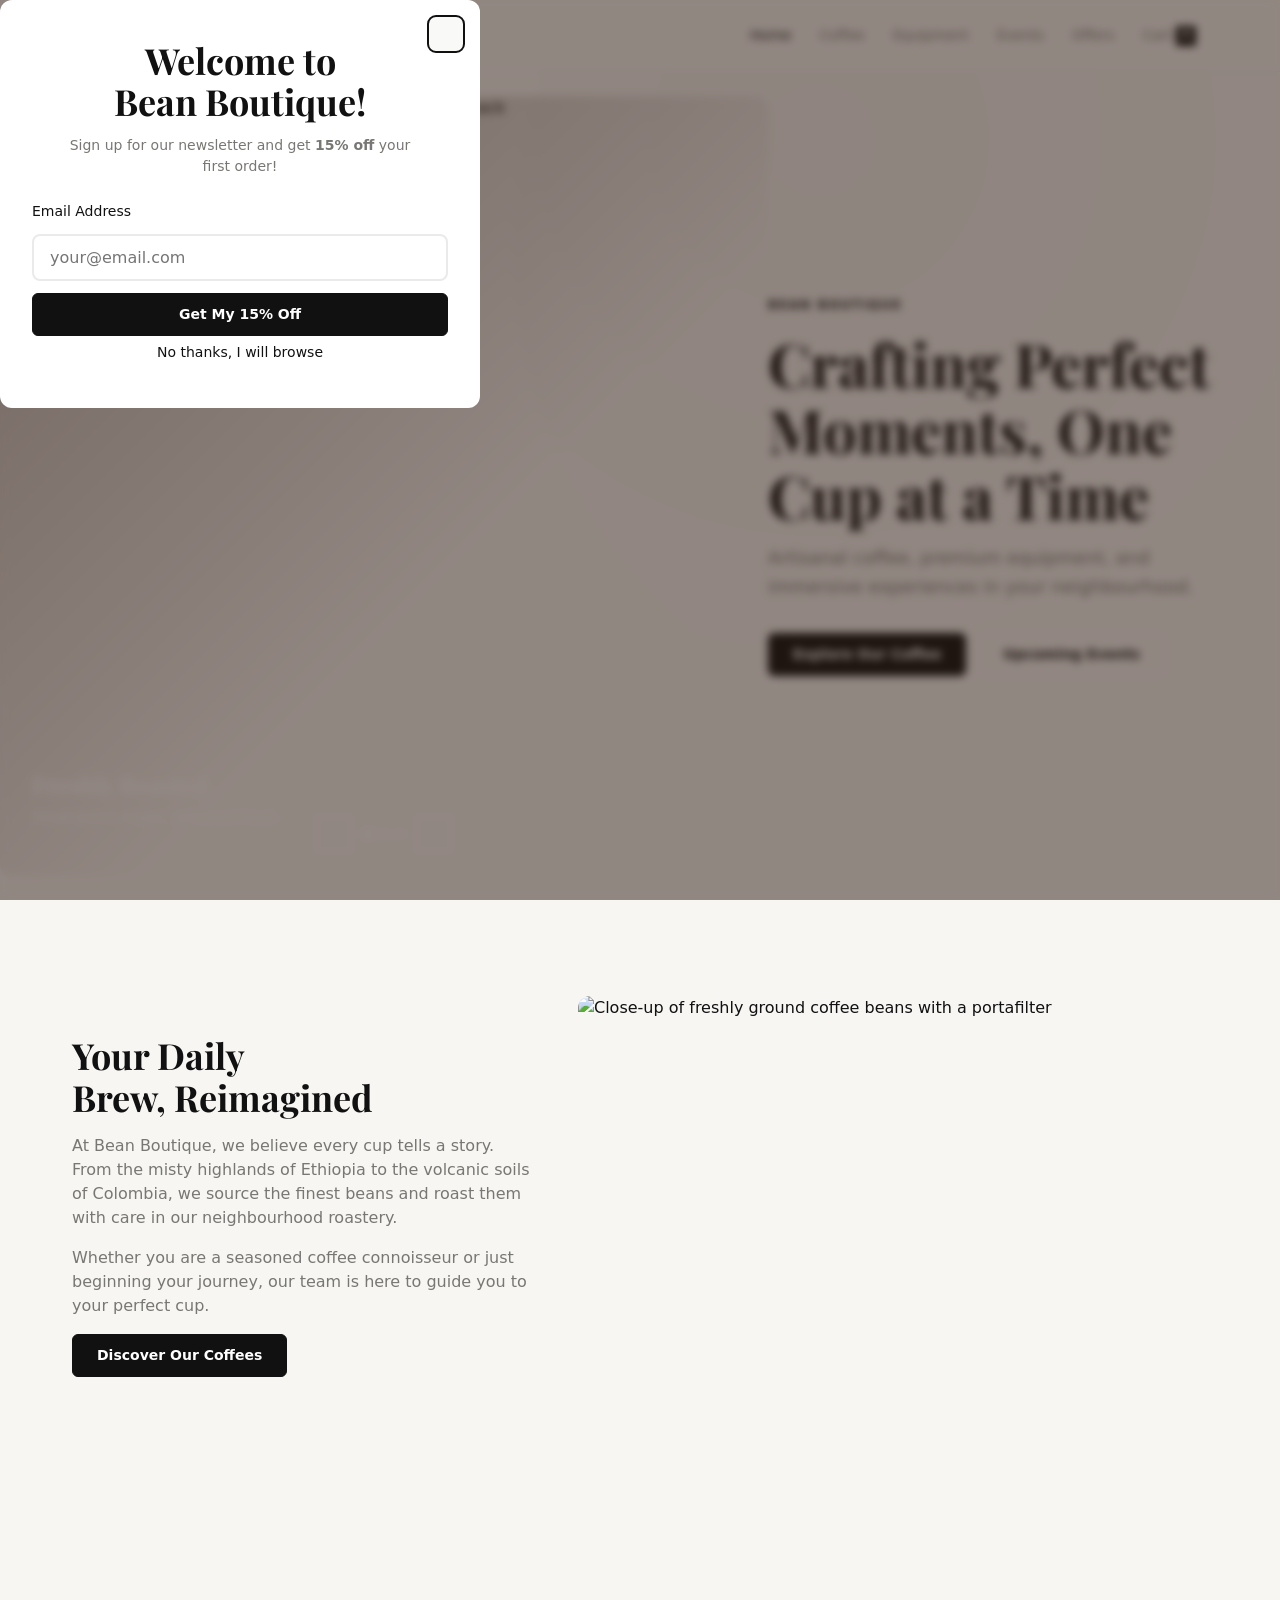
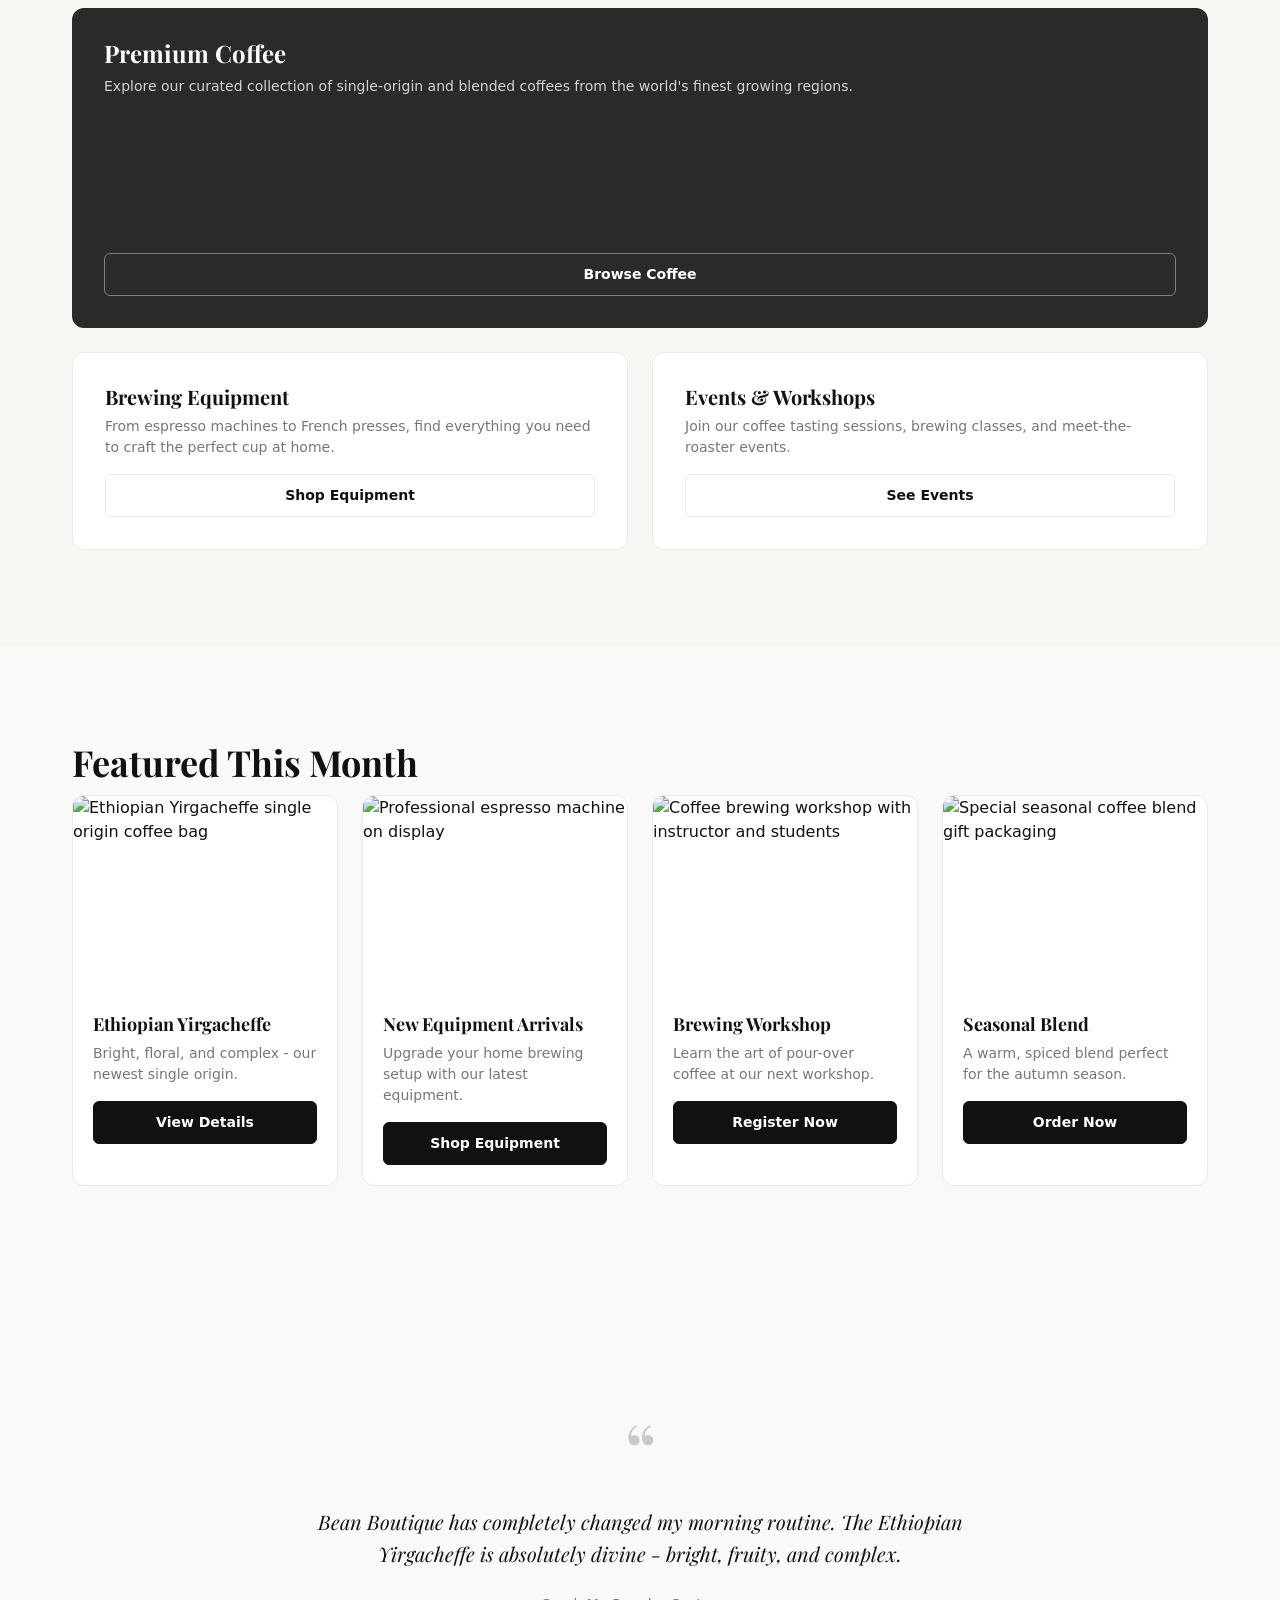
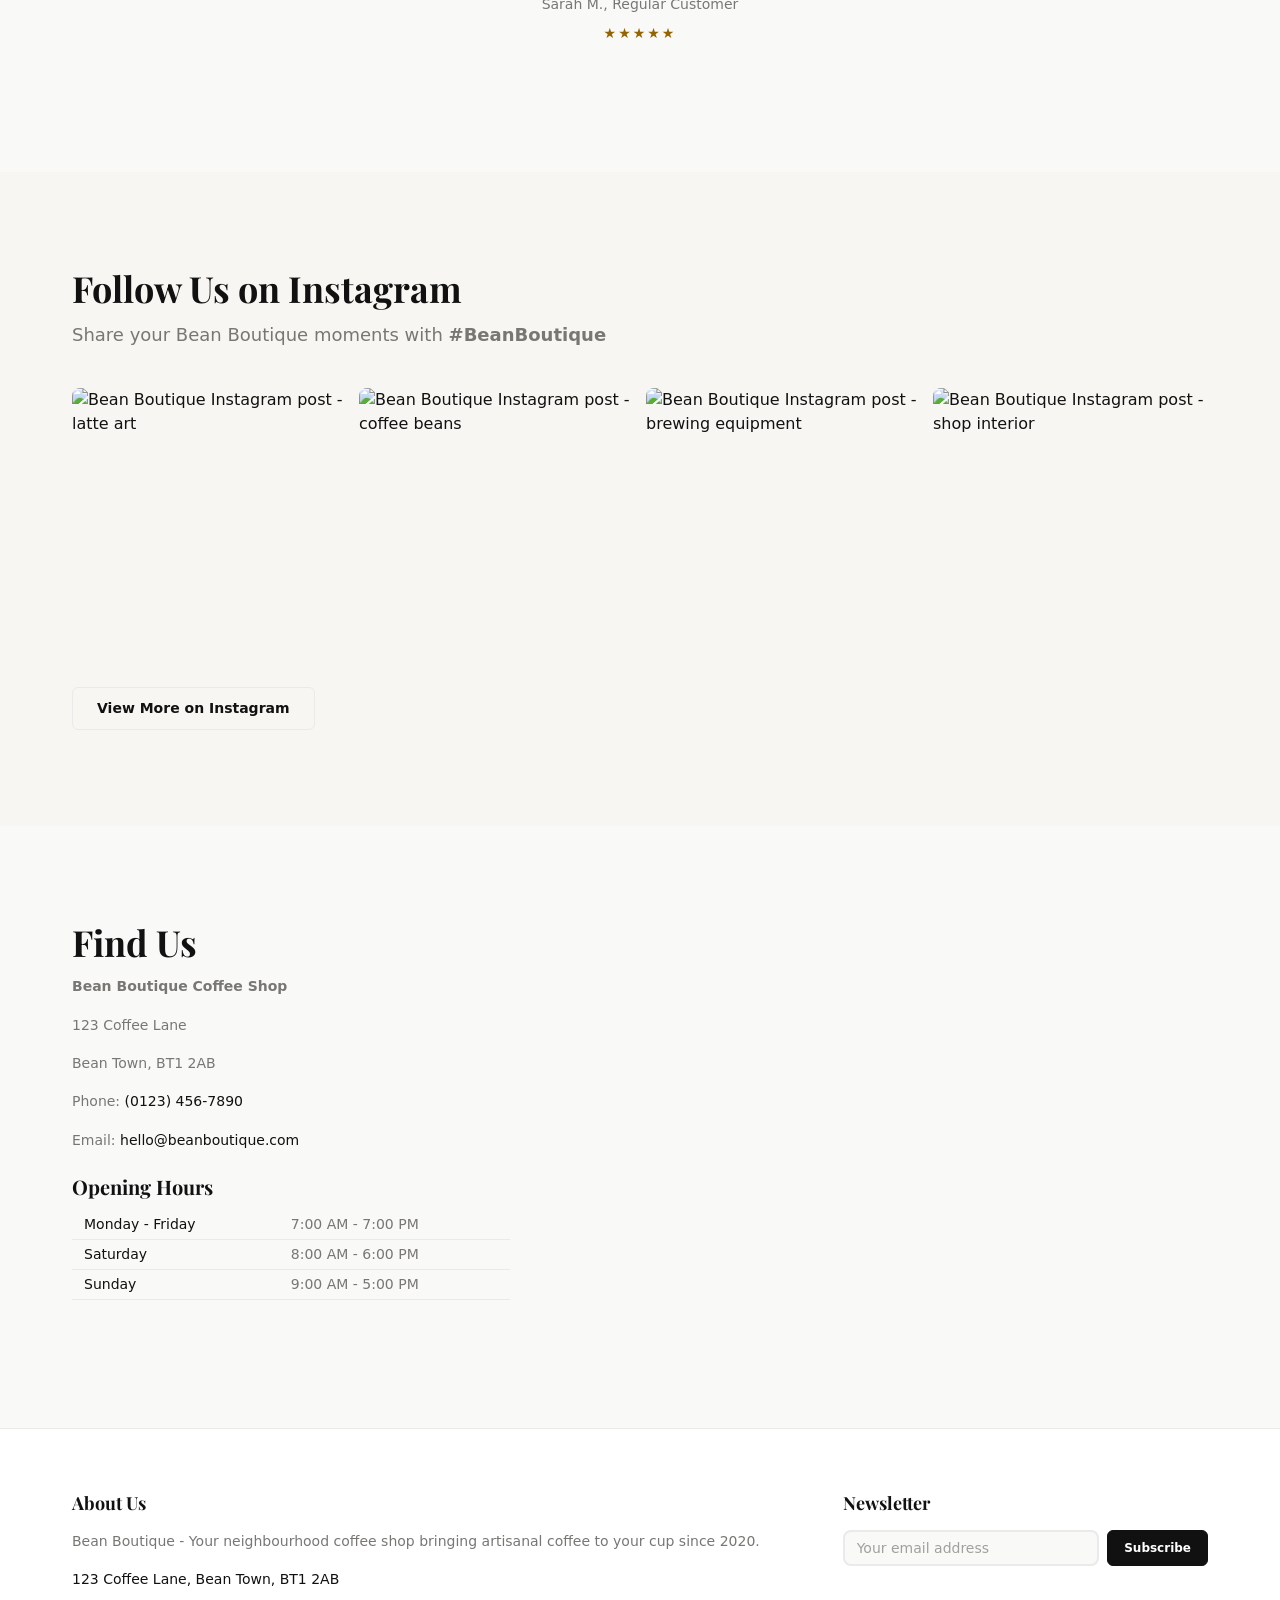
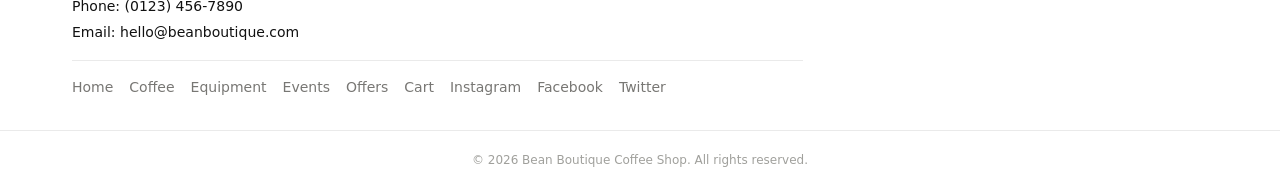
==== index.html @ 49323780 "feat: add main JavaScript functionality for mobile navigation, cart updates, scroll reveal, ambient " ====
<!DOCTYPE html>
<html lang="en">
<head>
    <meta charset="UTF-8">
    <meta name="viewport" content="width=device-width, initial-scale=1.0">
    <meta name="theme-color" content="#111111">
    <meta name="description" content="Bean Boutique Coffee Shop - Artisanal coffee, brewing equipment, and immersive coffee experiences in your neighbourhood.">
    <title>Bean Boutique Coffee Shop</title>
    <link rel="icon" href="images/favicon.ico" type="image/x-icon">
    <link rel="preconnect" href="https://fonts.googleapis.com">
    <link rel="preconnect" href="https://fonts.gstatic.com" crossorigin>
    <link href="https://fonts.googleapis.com/css2?family=Playfair+Display:wght@400;700&family=Switzer:wght@400;500;600;700&family=JetBrains+Mono:wght@400;500&display=swap" rel="stylesheet">
    <link rel="stylesheet" href="css/style.css">
    <script src="https://unpkg.com/@phosphor-icons/web@2.1.1"></script>
</head>
<body id="page-home">
    <a href="#main" class="skip-link">Skip to main content</a>

    <header id="header" class="header">
        <div class="container header__inner">
            <a href="index.html" class="logo">
                <img src="images/icons/logo.svg" alt="Bean Boutique Coffee Shop" width="36" height="36" loading="eager">
                <span>Bean Boutique</span>
            </a>
            <button class="nav-toggle" aria-label="Toggle navigation" aria-expanded="false" type="button">
                <span class="hamburger-line"></span>
                <span class="hamburger-line"></span>
                <span class="hamburger-line"></span>
            </button>
            <nav id="nav" aria-label="Main navigation">
                <ul class="nav-links">
                    <li><a href="index.html" class="nav-links__link nav-links__link--active" aria-current="page">Home</a></li>
                    <li><a href="coffee.html" class="nav-links__link">Coffee</a></li>
                    <li><a href="equipment.html" class="nav-links__link">Equipment</a></li>
                    <li><a href="events.html" class="nav-links__link">Events</a></li>
                    <li><a href="offers.html" class="nav-links__link">Offers</a></li>
                    <li><a href="cart.html" class="nav-links__link nav-links__link--cart">Cart <span id="cartCount" class="cart-count">0</span></a></li>
                </ul>
            </nav>
        </div>
    </header>

    <main id="main">
        <section id="hero" class="hero" aria-label="Welcome banner">
            <div class="hero__content">
                <p class="hero__eyebrow">Bean Boutique</p>
                <h1 class="hero__title">Crafting Perfect Moments, One Cup at a Time</h1>
                <p class="hero__subtitle">Artisanal coffee, premium equipment, and immersive experiences in your neighbourhood.</p>
                <div class="hero__cta">
                    <a href="coffee.html" class="btn btn--primary">Explore Our Coffee</a>
                    <a href="events.html" class="btn btn--secondary">Upcoming Events</a>
                </div>
            </div>
            <div class="hero__media" aria-roledescription="carousel" aria-live="polite">
                <div class="hero__slideshow">
                    <div class="hero__slide hero__slide--active">
                        <img src="images/hero/hero-coffee-1.jpg" alt="Freshly roasted coffee beans being poured into a burlap sack" width="960" height="800" loading="eager">
                        <div class="hero__overlay">
                            <h2 class="hero__title">Freshly Roasted</h2>
                            <p class="hero__subtitle">Small-batch roasts, delivered fresh</p>
                        </div>
                    </div>
                    <div class="hero__slide">
                        <img src="images/hero/hero-coffee-2.jpg" alt="Barista crafting latte art in a ceramic cup" width="960" height="800" loading="lazy">
                        <div class="hero__overlay">
                            <h2 class="hero__title">Artisan Craft</h2>
                            <p class="hero__subtitle">Hand-crafted drinks by skilled baristas</p>
                        </div>
                    </div>
                    <div class="hero__slide">
                        <img src="images/hero/hero-coffee-3.jpg" alt="Warm coffee shop interior with customers enjoying their drinks" width="960" height="800" loading="lazy">
                        <div class="hero__overlay">
                            <h2 class="hero__title">Your Local Spot</h2>
                            <p class="hero__subtitle">A warm space for coffee lovers</p>
                        </div>
                    </div>
                </div>
                <div class="hero__controls">
                    <button class="hero__btn hero__btn--prev" aria-label="Previous slide" type="button"><i class="ph-bold ph-caret-left"></i></button>
                    <div class="hero__dots" role="tablist" aria-label="Slideshow navigation">
                        <button class="hero__dot hero__dot--active" role="tab" aria-selected="true" aria-label="Slide 1" type="button"></button>
                        <button class="hero__dot" role="tab" aria-selected="false" aria-label="Slide 2" type="button"></button>
                        <button class="hero__dot" role="tab" aria-selected="false" aria-label="Slide 3" type="button"></button>
                    </div>
                    <button class="hero__btn hero__btn--next" aria-label="Next slide" type="button"><i class="ph-bold ph-caret-right"></i></button>
                </div>
            </div>
        </section>

        <section id="welcome" class="section">
            <div class="container welcome__grid">
                <div class="welcome__text">
                    <h2 class="section__title">Your Daily Brew, Reimagined</h2>
                    <p>At Bean Boutique, we believe every cup tells a story. From the misty highlands of Ethiopia to the volcanic soils of Colombia, we source the finest beans and roast them with care in our neighbourhood roastery.</p>
                    <p>Whether you are a seasoned coffee connoisseur or just beginning your journey, our team is here to guide you to your perfect cup.</p>
                    <a href="coffee.html" class="btn btn--primary">Discover Our Coffees</a>
                </div>
                <div class="welcome__image">
                    <figure>
                        <img src="images/hero/hero-coffee-2.jpg" alt="Close-up of freshly ground coffee beans with a portafilter" width="600" height="400" loading="lazy">
                    </figure>
                </div>
            </div>
        </section>

        <section id="highlights" class="section">
            <div class="container">
                <div class="highlights__grid">
                    <article class="highlight-card reveal-child">
                        <h3 class="highlight-card__title">Premium Coffee</h3>
                        <p class="highlight-card__text">Explore our curated collection of single-origin and blended coffees from the world's finest growing regions.</p>
                        <a href="coffee.html" class="btn btn--secondary">Browse Coffee</a>
                    </article>
                    <article class="highlight-card reveal-child">
                        <h3 class="highlight-card__title">Brewing Equipment</h3>
                        <p class="highlight-card__text">From espresso machines to French presses, find everything you need to craft the perfect cup at home.</p>
                        <a href="equipment.html" class="btn btn--secondary">Shop Equipment</a>
                    </article>
                    <article class="highlight-card reveal-child">
                        <h3 class="highlight-card__title">Events & Workshops</h3>
                        <p class="highlight-card__text">Join our coffee tasting sessions, brewing classes, and meet-the-roaster events.</p>
                        <a href="events.html" class="btn btn--secondary">See Events</a>
                    </article>
                </div>
            </div>
        </section>

        <section id="featured" class="section section--alt" aria-label="Featured items">
            <div class="container">
                <h2 class="section__title">Featured This Month</h2>
                <div class="featured-grid">
                    <article class="featured-card reveal-child">
                        <div class="featured-card__media">
                            <img src="images/slideshow/slide-1.jpg" alt="Ethiopian Yirgacheffe single origin coffee bag" width="600" height="400" loading="lazy">
                        </div>
                        <div class="featured-card__body">
                            <h3 class="featured-card__title">Ethiopian Yirgacheffe</h3>
                            <p class="featured-card__text">Bright, floral, and complex - our newest single origin.</p>
                            <a href="coffee.html" class="btn btn--primary">View Details</a>
                        </div>
                    </article>
                    <article class="featured-card reveal-child">
                        <div class="featured-card__media">
                            <img src="images/slideshow/slide-2.jpg" alt="Professional espresso machine on display" width="600" height="400" loading="lazy">
                        </div>
                        <div class="featured-card__body">
                            <h3 class="featured-card__title">New Equipment Arrivals</h3>
                            <p class="featured-card__text">Upgrade your home brewing setup with our latest equipment.</p>
                            <a href="equipment.html" class="btn btn--primary">Shop Equipment</a>
                        </div>
                    </article>
                    <article class="featured-card reveal-child">
                        <div class="featured-card__media">
                            <img src="images/slideshow/slide-3.jpg" alt="Coffee brewing workshop with instructor and students" width="600" height="400" loading="lazy">
                        </div>
                        <div class="featured-card__body">
                            <h3 class="featured-card__title">Brewing Workshop</h3>
                            <p class="featured-card__text">Learn the art of pour-over coffee at our next workshop.</p>
                            <a href="events.html" class="btn btn--primary">Register Now</a>
                        </div>
                    </article>
                    <article class="featured-card reveal-child">
                        <div class="featured-card__media">
                            <img src="images/slideshow/slide-4.jpg" alt="Special seasonal coffee blend gift packaging" width="600" height="400" loading="lazy">
                        </div>
                        <div class="featured-card__body">
                            <h3 class="featured-card__title">Seasonal Blend</h3>
                            <p class="featured-card__text">A warm, spiced blend perfect for the autumn season.</p>
                            <a href="coffee.html" class="btn btn--primary">Order Now</a>
                        </div>
                    </article>
                </div>
            </div>
        </section>

        <section id="testimonials" class="section section--alt">
            <div class="container">
                <blockquote class="testimonial">
                    <p class="testimonial__text">Bean Boutique has completely changed my morning routine. The Ethiopian Yirgacheffe is absolutely divine - bright, fruity, and complex.</p>
                    <footer class="testimonial__footer">
                        <cite class="testimonial__cite">Sarah M., Regular Customer</cite>
                        <div class="testimonial__stars" aria-label="5 out of 5 stars">&#9733;&#9733;&#9733;&#9733;&#9733;</div>
                    </footer>
                </blockquote>
            </div>
        </section>

        <section id="instagram-feed" class="section" aria-label="Instagram feed">
            <div class="container">
                <h2 class="section__title">Follow Us on Instagram</h2>
                <p class="section__subtitle">Share your Bean Boutique moments with <strong>#BeanBoutique</strong></p>
                <div class="instagram-grid">
                    <figure class="instagram-grid__item">
                        <img src="images/placeholder/image-coming-soon.jpg" alt="Bean Boutique Instagram post - latte art" width="300" height="300" loading="lazy">
                    </figure>
                    <figure class="instagram-grid__item">
                        <img src="images/placeholder/image-coming-soon.jpg" alt="Bean Boutique Instagram post - coffee beans" width="300" height="300" loading="lazy">
                    </figure>
                    <figure class="instagram-grid__item">
                        <img src="images/placeholder/image-coming-soon.jpg" alt="Bean Boutique Instagram post - brewing equipment" width="300" height="300" loading="lazy">
                    </figure>
                    <figure class="instagram-grid__item">
                        <img src="images/placeholder/image-coming-soon.jpg" alt="Bean Boutique Instagram post - shop interior" width="300" height="300" loading="lazy">
                    </figure>
                </div>
                <a href="https://www.instagram.com/" class="btn btn--secondary" target="_blank" rel="noopener noreferrer">View More on Instagram</a>
            </div>
        </section>

        <section id="location" class="section section--alt" aria-label="Our location">
            <div class="container">
                <h2 class="section__title">Find Us</h2>
                <div class="location__grid">
                    <div class="location__info">
                        <address>
                            <p><strong>Bean Boutique Coffee Shop</strong></p>
                            <p>123 Coffee Lane</p>
                            <p>Bean Town, BT1 2AB</p>
                            <p>Phone: <a href="tel:+441234567890">(0123) 456-7890</a></p>
                            <p>Email: <a href="mailto:hello@beanboutique.com">hello@beanboutique.com</a></p>
                        </address>
                        <h3>Opening Hours</h3>
                        <table class="location__hours">
                            <caption class="sr-only">Opening hours for Bean Boutique Coffee Shop</caption>
                            <tbody>
                                <tr><th scope="row">Monday - Friday</th><td>7:00 AM - 7:00 PM</td></tr>
                                <tr><th scope="row">Saturday</th><td>8:00 AM - 6:00 PM</td></tr>
                                <tr><th scope="row">Sunday</th><td>9:00 AM - 5:00 PM</td></tr>
                            </tbody>
                        </table>
                    </div>
                    <div class="map-container">
                        <iframe src="https://www.google.com/maps/embed?pb=!1m18!1m12!1m3!1d2482.3!2d-0.1246!3d51.5074!2m3!1f0!2f0!3f0!3m2!1i1024!2i768!4f13.1!3m3!1m2!1s0x0%3A0x0!2zNTHCsDMwJzI2LjYiTiAwwrAwNycyOC42Ilc!5e0!3m2!1sen!2suk!4v1234567890" width="600" height="450" allowfullscreen="" loading="lazy" referrerpolicy="no-referrer-when-downgrade" title="Bean Boutique Coffee Shop location on Google Maps"></iframe>
                    </div>
                </div>
            </div>
        </section>
    </main>

    <dialog id="welcome-modal" class="modal" aria-labelledby="modal-title" aria-modal="true">
        <div class="modal__content">
            <button id="modal-close" class="modal__close" aria-label="Close discount offer" type="button"><i class="ph-bold ph-x"></i></button>
            <div class="modal__body">
                <h2 id="modal-title" class="modal__title">Welcome to Bean Boutique!</h2>
                <p class="modal__text">Sign up for our newsletter and get <strong>15% off</strong> your first order!</p>
                <form id="modal-form" class="modal__form" action="#" method="post">
                    <label for="modal-email" class="modal__label">Email Address</label>
                    <input type="email" id="modal-email" name="email" class="modal__input" required aria-required="true" placeholder="your@email.com" aria-describedby="modal-email-help">
                    <span id="modal-email-help" class="sr-only">We will never share your email</span>
                    <button type="submit" class="btn btn--primary btn--full">Get My 15% Off</button>
                </form>
                <button id="modal-dismiss" class="btn btn--link" type="button">No thanks, I will browse</button>
            </div>
        </div>
    </dialog>

    <footer id="footer" class="footer">
        <div class="container footer__inner">
            <div class="footer__section">
                <h3 class="footer__heading">About Us</h3>
                <p class="footer__text">Bean Boutique - Your neighbourhood coffee shop bringing artisanal coffee to your cup since 2020.</p>
                <address class="footer__address">
                    <p>123 Coffee Lane, Bean Town, BT1 2AB</p>
                    <p>Phone: <a href="tel:+441234567890">(0123) 456-7890</a></p>
                    <p>Email: <a href="mailto:hello@beanboutique.com">hello@beanboutique.com</a></p>
                </address>
                <nav aria-label="Footer navigation" class="footer__links">
                    <a href="index.html">Home</a>
                    <a href="coffee.html">Coffee</a>
                    <a href="equipment.html">Equipment</a>
                    <a href="events.html">Events</a>
                    <a href="offers.html">Offers</a>
                    <a href="cart.html">Cart</a>
                    <a href="https://www.instagram.com/" target="_blank" rel="noopener noreferrer">Instagram</a>
                    <a href="#" aria-label="Follow us on Facebook">Facebook</a>
                    <a href="#" aria-label="Follow us on Twitter">Twitter</a>
                </nav>
            </div>
            <div class="footer__section">
                <h3 class="footer__heading">Newsletter</h3>
                <form class="footer__newsletter" id="newsletterForm" action="#" method="post">
                    <label for="footer-email" class="sr-only">Email address</label>
                    <input type="email" id="footer-email" name="email" placeholder="Your email address" required aria-required="true">
                    <button type="submit" class="btn btn--primary btn--sm">Subscribe</button>
                </form>
            </div>
        </div>
        <div class="footer__bottom">
            <div class="container">
                <small>&copy; 2026 Bean Boutique Coffee Shop. All rights reserved.</small>
            </div>
        </div>
    </footer>

    <script src="js/main.js" defer></script>
    <script src="js/slideshow.js" defer></script>
    <script src="js/cart.js" defer></script>
    <script src="js/modal.js" defer></script>
    <script src="js/forms.js" defer></script>
</body>
</html>
---- css/style.css ----
/* ==========================================================================
   Bean Boutique Coffee Shop — Premium Utilitarian Minimalism
   ========================================================================== */

/* ==========================================================================
   1. CSS Custom Properties (Design Tokens)
   ========================================================================== */

:root {
  --clr-canvas: #F7F6F3;
  --clr-bone: #F9F9F8;
  --clr-white: #FFFFFF;

  --clr-text-dark: #111111;
  --clr-text-medium: #787774;
  --clr-text-light: #A0A09C;

  --clr-border-light: #EAEAEA;
  --clr-border-medium: #D4D4D4;
  --clr-bg-off: #F9F9F8;

  --clr-pastel-red: #FDEBEC;
  --clr-pastel-red-text: #9F2F2D;
  --clr-pastel-blue: #E1F3FE;
  --clr-pastel-blue-text: #1F6C9F;
  --clr-pastel-green: #EDF3EC;
  --clr-pastel-green-text: #346538;
  --clr-pastel-yellow: #FBF3DB;
  --clr-pastel-yellow-text: #956400;
  --clr-crimson: #C0392B;

  --font-primary: 'Switzer', 'Helvetica Neue', system-ui, -apple-system, sans-serif;
  --font-secondary: 'Playfair Display', Georgia, serif;
  --font-mono: 'JetBrains Mono', 'SF Mono', monospace;

  --text-xs: 0.75rem;
  --text-sm: 0.875rem;
  --text-base: 1rem;
  --text-lg: 1.125rem;
  --text-xl: 1.25rem;
  --text-2xl: 1.5rem;
  --text-3xl: 1.875rem;
  --text-4xl: 2.25rem;
  --text-5xl: 3rem;

  --weight-regular: 400;
  --weight-medium: 500;
  --weight-semibold: 600;
  --weight-bold: 700;

  --leading-tight: 1.15;
  --leading-normal: 1.5;
  --leading-relaxed: 1.6;

  --space-1: 0.25rem;
  --space-2: 0.5rem;
  --space-3: 0.75rem;
  --space-4: 1rem;
  --space-5: 1.25rem;
  --space-6: 1.5rem;
  --space-8: 2rem;
  --space-10: 2.5rem;
  --space-12: 3rem;
  --space-16: 4rem;
  --space-20: 5rem;
  --space-24: 6rem;
  --space-32: 8rem;

  --radius-sm: 0.25rem;
  --radius-md: 0.5rem;
  --radius-lg: 0.75rem;
  --radius-xl: 1rem;

  --shadow-xs: 0 1px 2px rgba(0,0,0,0.03);
  --shadow-sm: 0 1px 3px rgba(0,0,0,0.04);
  --shadow-md: 0 2px 8px rgba(0,0,0,0.04);
  --shadow-lg: 0 4px 12px rgba(0,0,0,0.04);
  --shadow-card: 0 1px 4px rgba(0,0,0,0.03);
  --shadow-card-hover: 0 2px 8px rgba(0,0,0,0.04);

  --transition-fast: 200ms cubic-bezier(0.16, 1, 0.3, 1);
  --transition-normal: 400ms cubic-bezier(0.16, 1, 0.3, 1);
  --transition-slow: 600ms cubic-bezier(0.16, 1, 0.3, 1);

  --z-skip-link: 9999;
  --z-nav-toggle: 1001;
  --z-header: 1000;
  --z-nav-panel: 1000;
  --z-nav-overlay: 999;
  --z-modal: 2000;
  --z-modal-overlay: 1999;
  --z-slideshow-btn: 5;
  --z-hero-controls: 3;
  --z-slide-active: 2;
  --z-slide-base: 1;
  --z-hero-text: 10;

  --max-width: 1200px;
  --nav-height: 72px;

  --clr-bg: var(--clr-canvas);
  --clr-text: var(--clr-text-dark);
  --clr-surface: var(--clr-white);
  --clr-surface-alt: var(--clr-bg-off);
  --clr-border: var(--clr-border-light);
  --clr-accent: #111111;
  --clr-accent-hover: #333333;
  --clr-accent-text: #FFFFFF;
}

/* ==========================================================================
   2. Reset / Base
   ========================================================================== */

*, *::before, *::after {
  box-sizing: border-box;
  margin: 0;
  padding: 0;
}

html {
  scroll-behavior: smooth;
  -webkit-text-size-adjust: 100%;
}

body {
  font-family: var(--font-primary);
  font-size: var(--text-base);
  font-weight: var(--weight-regular);
  line-height: var(--leading-normal);
  color: var(--clr-text);
  background-color: var(--clr-bg);
  -webkit-font-smoothing: antialiased;
  -moz-osx-font-smoothing: grayscale;
  transition: background-color var(--transition-normal), color var(--transition-normal);
}

img {
  max-width: 100%;
  height: auto;
  display: block;
}

a {
  color: var(--clr-accent);
  text-decoration: none;
  transition: color var(--transition-fast);
}

a:hover {
  color: var(--clr-accent-hover);
}

ul, ol {
  list-style: none;
}

h1, h2, h3, h4, h5, h6 {
  font-family: var(--font-secondary);
  font-weight: var(--weight-bold);
  line-height: var(--leading-tight);
  color: var(--clr-text);
  text-wrap: balance;
}

h1 { font-size: clamp(2.5rem, 5vw, 3.5rem); }
h2 { font-size: clamp(1.5rem, 4vw, 2.25rem); }
h3 { font-size: var(--text-xl); }

p {
  margin-bottom: var(--space-4);
  text-wrap: pretty;
}

address {
  font-style: normal;
  line-height: var(--leading-relaxed);
}

table {
  border-collapse: collapse;
  width: 100%;
}

fieldset {
  border: 1px solid var(--clr-border);
  border-radius: var(--radius-md);
  padding: var(--space-6);
  margin-bottom: var(--space-6);
}

legend {
  font-family: var(--font-secondary);
  font-weight: var(--weight-semibold);
  font-size: var(--text-lg);
  color: var(--clr-accent);
  padding: 0 var(--space-2);
}

details summary {
  cursor: pointer;
  font-weight: var(--weight-medium);
}

/* ==========================================================================
   3. Utility Classes
   ========================================================================== */

.sr-only {
  position: absolute;
  width: 1px;
  height: 1px;
  overflow: hidden;
  clip: rect(0, 0, 0, 0);
  white-space: nowrap;
  border: 0;
}

.container {
  width: 100%;
  max-width: var(--max-width);
  margin: 0 auto;
  padding: 0 var(--space-4);
}

/* Reveal animation base */
.reveal {
  opacity: 0;
  transform: translateY(12px);
  transition: opacity 0.6s cubic-bezier(0.16, 1, 0.3, 1), transform 0.6s cubic-bezier(0.16, 1, 0.3, 1);
  transition-delay: calc(var(--reveal-index, 0) * 80ms);
}

.reveal--visible {
  opacity: 1;
  transform: translateY(0);
}

@media (prefers-reduced-motion: reduce) {
  .reveal {
    opacity: 1;
    transform: none;
    transition: none;
  }
  html {
    scroll-behavior: auto;
  }
}

/* ==========================================================================
   4. Skip Link
   ========================================================================== */

.skip-link {
  position: absolute;
  top: -100%;
  left: var(--space-4);
  z-index: var(--z-skip-link);
  padding: var(--space-3) var(--space-4);
  background: var(--clr-accent);
  color: var(--clr-accent-text);
  font-size: var(--text-sm);
  font-weight: var(--weight-medium);
  border-radius: var(--radius-sm);
}

.skip-link:focus {
  top: var(--space-4);
}

/* ==========================================================================
   5. Header / Navigation
   ========================================================================== */

.header {
  position: sticky;
  top: 0;
  z-index: var(--z-header);
  background-color: var(--clr-bg);
  border-bottom: 1px solid var(--clr-border);
  height: var(--nav-height);
  transition: background-color var(--transition-normal);
}

.header__inner {
  display: flex;
  align-items: center;
  justify-content: space-between;
  height: 100%;
}

.logo {
  display: flex;
  align-items: center;
  gap: var(--space-3);
  font-family: var(--font-secondary);
  font-size: var(--text-xl);
  font-weight: var(--weight-bold);
  color: var(--clr-text);
  text-decoration: none;
}

.logo:hover {
  color: var(--clr-accent);
}

.logo img {
  width: 36px;
  height: 36px;
  border-radius: var(--radius-full);
}

.nav-toggle {
  display: none;
  background: none;
  border: none;
  cursor: pointer;
  padding: var(--space-2);
  z-index: var(--z-nav-toggle);
}

.hamburger-line {
  display: block;
  width: 24px;
  height: 2px;
  background-color: var(--clr-text);
  margin: 5px 0;
  transition: transform var(--transition-fast), opacity var(--transition-fast);
  border-radius: 1px;
}

.nav-links {
  display: flex;
  align-items: center;
  gap: var(--space-1);
}

.nav-links__link {
  display: inline-flex;
  align-items: center;
  padding: var(--space-2) var(--space-3);
  font-size: var(--text-sm);
  font-weight: var(--weight-medium);
  color: var(--clr-text-medium);
  transition: color var(--transition-fast);
}

.nav-links__link:hover {
  color: var(--clr-accent);
}

.nav-links__link--active {
  color: var(--clr-accent);
}

.nav-links__link--cart {
  gap: var(--space-1);
}

.cart-count {
  display: inline-flex;
  align-items: center;
  justify-content: center;
  min-width: 20px;
  height: 20px;
  padding: 0 6px;
  background: var(--clr-accent);
  color: var(--clr-accent-text);
  font-size: 11px;
  font-weight: var(--weight-semibold);
  border-radius: var(--radius-full);
}

/* ==========================================================================
   6. Breadcrumb
   ========================================================================== */

.breadcrumb {
  padding: var(--space-3) 0;
  background: var(--clr-surface-alt);
  border-bottom: 1px solid var(--clr-border);
}

.breadcrumb__list {
  display: flex;
  flex-wrap: wrap;
  gap: var(--space-2);
  font-size: var(--text-sm);
}

.breadcrumb__item {
  display: flex;
  align-items: center;
  gap: var(--space-2);
  color: var(--clr-text-medium);
}

.breadcrumb__item + .breadcrumb__item::before {
  content: '/';
  color: var(--clr-text-light);
}

.breadcrumb__link {
  color: var(--clr-accent);
}

.breadcrumb__item--current {
  color: var(--clr-text);
  font-weight: var(--weight-medium);
}

/* ==========================================================================
   7. Page Header
   ========================================================================== */

.page-header {
  padding: var(--space-12) 0 var(--space-10);
  text-align: center;
  background: var(--clr-surface-alt);
}

.page-header__title {
  margin-bottom: var(--space-4);
}

.page-header__subtitle {
  max-width: 600px;
  margin: 0 auto;
  color: var(--clr-text-medium);
  font-size: var(--text-lg);
}

/* ==========================================================================
   8. Hero — Split-Screen Layout
   ========================================================================== */

.hero {
  display: grid;
  grid-template-columns: 3fr 2fr;
  min-height: calc(100vh - var(--nav-height));
  min-height: calc(100dvh - var(--nav-height));
  overflow: hidden;
}

.hero__content {
  display: flex;
  flex-direction: column;
  justify-content: center;
  padding: var(--space-10) var(--space-8) var(--space-10) 0;
  position: relative;
  z-index: var(--z-hero-text);
  max-width: 540px;
}

.hero__eyebrow {
  font-family: var(--font-primary);
  font-size: var(--text-xs);
  font-weight: var(--weight-semibold);
  letter-spacing: 0.15em;
  text-transform: uppercase;
  color: var(--clr-accent);
  margin-bottom: var(--space-4);
}

.hero__title {
  font-family: var(--font-secondary);
  font-size: clamp(2.5rem, 5vw, 3.75rem);
  font-weight: var(--weight-bold);
  line-height: 1.1;
  color: var(--clr-text);
  margin-bottom: var(--space-4);
}

.hero__subtitle {
  font-size: var(--text-lg);
  color: var(--clr-text-medium);
  line-height: var(--leading-relaxed);
  margin-bottom: var(--space-8);
  max-width: 480px;
}

.hero__cta {
  display: flex;
  flex-wrap: wrap;
  gap: var(--space-3);
}

.hero__media {
  position: relative;
  overflow: hidden;
  border-radius: var(--radius-lg);
  margin: var(--space-6) 0;
  order: -1;
}

.hero__slideshow {
  position: relative;
  width: 100%;
  height: 100%;
  min-height: 500px;
}

.hero__slide {
  position: absolute;
  inset: 0;
  opacity: 0;
  transition: opacity 0.8s cubic-bezier(0.16, 1, 0.3, 1);
  z-index: var(--z-slide-base);
}

.hero__slide--active {
  opacity: 1;
  z-index: var(--z-slide-active);
}

.hero__slide img {
  width: 100%;
  height: 100%;
  object-fit: cover;
}

.hero__overlay {
  position: absolute;
  inset: 0;
  background: linear-gradient(135deg, rgba(44, 24, 16, 0.3) 0%, transparent 60%);
  display: flex;
  flex-direction: column;
  justify-content: flex-end;
  padding: var(--space-8);
  color: var(--clr-white);
}

.hero__overlay .hero__title,
.hero__overlay .hero__subtitle {
  color: var(--clr-white);
}

.hero__overlay .hero__title {
  font-size: var(--text-2xl);
  margin-bottom: var(--space-2);
}

.hero__overlay .hero__subtitle {
  font-size: var(--text-sm);
  margin-bottom: var(--space-4);
  max-width: 300px;
}

.hero__overlay .btn--secondary {
  border-color: var(--clr-white);
  color: var(--clr-white);
}

.hero__overlay .btn--secondary:hover {
  background: var(--clr-white);
  color: var(--clr-text-dark);
}

.hero__controls {
  position: absolute;
  bottom: var(--space-6);
  left: 50%;
  transform: translateX(-50%);
  display: flex;
  align-items: center;
  gap: var(--space-3);
  z-index: var(--z-hero-controls);
}

.hero__btn {
  display: flex;
  align-items: center;
  justify-content: center;
  width: 36px;
  height: 36px;
  border: 2px solid rgba(255, 255, 255, 0.4);
  border-radius: var(--radius-full);
  background: rgba(255, 255, 255, 0.1);
  color: var(--clr-white);
  font-size: var(--text-sm);
  cursor: pointer;
  transition: background var(--transition-fast), border-color var(--transition-fast);
}

.hero__btn:hover {
  background: rgba(255, 255, 255, 0.25);
  border-color: rgba(255, 255, 255, 0.6);
}

.hero__dots {
  display: flex;
  gap: var(--space-2);
}

.hero__dot {
  width: 8px;
  height: 8px;
  border-radius: var(--radius-full);
  border: 2px solid rgba(255, 255, 255, 0.5);
  background: transparent;
  cursor: pointer;
  transition: background var(--transition-fast), border-color var(--transition-fast);
}

.hero__dot--active {
  background: var(--clr-white);
  border-color: var(--clr-white);
}

.hero__dot:hover {
  border-color: var(--clr-white);
}

/* ==========================================================================
   9. Section Base Styles
   ========================================================================== */

.section {
  padding: var(--space-24) 0;
}

.section--alt {
  background-color: var(--clr-surface-alt);
}

.section--compact {
  padding: var(--space-16) 0;
}

.section__title {
  margin-bottom: var(--space-3);
}

.section__subtitle {
  color: var(--clr-text-medium);
  font-size: var(--text-lg);
  margin-bottom: var(--space-10);
}

/* ==========================================================================
   10. Welcome Section — Split Text + Image
   ========================================================================== */

.welcome__grid {
  display: grid;
  grid-template-columns: 1fr 1fr;
  gap: var(--space-12);
  align-items: center;
}

.welcome__text {
  max-width: 520px;
}

.welcome__text .section__title {
  margin-bottom: var(--space-4);
}

.welcome__text p {
  color: var(--clr-text-medium);
}

.welcome__image {
  position: relative;
}

.welcome__image img {
  width: 100%;
  height: 420px;
  object-fit: cover;
  border-radius: var(--radius-lg);
}

.welcome__image figcaption {
  margin-top: var(--space-2);
  font-size: var(--text-sm);
  color: var(--clr-text-light);
  font-style: italic;
}

/* ==========================================================================
   11. Featured Grid (formerly Slideshow)
   ========================================================================== */

.featured-grid {
  display: grid;
  grid-template-columns: repeat(4, 1fr);
  gap: var(--space-6);
}

.featured-card {
  background: var(--clr-surface);
  border: 1px solid var(--clr-border);
  border-radius: var(--radius-lg);
  overflow: hidden;
  transition: transform var(--transition-normal), box-shadow var(--transition-normal);
}

.featured-card:hover {
  transform: translateY(-4px);
  box-shadow: var(--shadow-card-hover);
}

.featured-card__media {
  aspect-ratio: 4 / 3;
  overflow: hidden;
}

.featured-card__media img {
  width: 100%;
  height: 100%;
  object-fit: cover;
  transition: transform var(--transition-slow);
}

.featured-card:hover .featured-card__media img {
  transform: scale(1.05);
}

.featured-card__body {
  padding: var(--space-5);
  display: flex;
  flex-direction: column;
  gap: var(--space-2);
}

.featured-card__title {
  font-family: var(--font-secondary);
  font-size: var(--text-lg);
}

.featured-card__text {
  font-size: var(--text-sm);
  color: var(--clr-text-medium);
  margin-bottom: var(--space-2);
  flex: 1;
}

/* ==========================================================================
   12. Highlights — Asymmetric Bento Grid
   ========================================================================== */

.highlights__grid {
  display: grid;
  grid-template-columns: 1fr 1fr;
  gap: var(--space-6);
}

.highlight-card {
  position: relative;
  overflow: hidden;
  border-radius: var(--radius-lg);
  padding: var(--space-8);
  background: var(--clr-surface);
  border: 1px solid var(--clr-border);
  transition: transform var(--transition-normal), box-shadow var(--transition-normal);
  display: flex;
  flex-direction: column;
}

.highlight-card:hover {
  transform: translateY(-4px);
  box-shadow: var(--shadow-card-hover);
}

.highlight-card:first-child {
  grid-column: 1 / -1;
  background: #2A2A28;
  border: none;
  color: var(--clr-white);
  justify-content: flex-end;
  min-height: 320px;
}

.highlight-card:first-child .highlight-card__title {
  color: var(--clr-white);
  font-size: var(--text-2xl);
}

.highlight-card:first-child .highlight-card__text {
  color: rgba(255, 255, 255, 0.8);
}

.highlight-card:first-child .btn--secondary {
  border-color: rgba(255, 255, 255, 0.4);
  color: var(--clr-white);
}

.highlight-card:first-child .btn--secondary:hover {
  background: rgba(255, 255, 255, 0.15);
  border-color: rgba(255, 255, 255, 0.6);
}

.highlight-card__icon {
  font-size: var(--text-2xl);
  margin-bottom: var(--space-3);
  display: none;
}

.highlight-card__title {
  font-family: var(--font-secondary);
  margin-bottom: var(--space-2);
}

.highlight-card__text {
  font-size: var(--text-sm);
  color: var(--clr-text-medium);
  margin-bottom: var(--space-4);
  flex: 1;
}

/* ==========================================================================
   13. Product Grid + Cards
   ========================================================================== */

.product-grid {
  display: grid;
  grid-template-columns: repeat(3, 1fr);
  gap: var(--space-6);
}

.product-card {
  background: var(--clr-surface);
  border: 1px solid var(--clr-border);
  border-radius: var(--radius-lg);
  overflow: hidden;
  transition: transform var(--transition-normal), box-shadow var(--transition-normal);
  display: flex;
  flex-direction: column;
}

.product-card:hover {
  transform: translateY(-4px);
  box-shadow: var(--shadow-card-hover);
}

.product-card__figure {
  position: relative;
  overflow: hidden;
  aspect-ratio: 4 / 3;
}

.product-card__figure img {
  width: 100%;
  height: 100%;
  object-fit: cover;
  transition: transform var(--transition-slow);
}

.product-card:hover .product-card__figure img {
  transform: scale(1.05);
}

.product-card__caption {
  position: absolute;
  bottom: 0;
  left: 0;
  right: 0;
  padding: var(--space-2) var(--space-3);
  background: linear-gradient(transparent, rgba(17, 17, 17, 0.6));
  color: var(--clr-white);
  font-size: var(--text-xs);
}

.product-card__body {
  padding: var(--space-5);
  flex: 1;
  display: flex;
  flex-direction: column;
}

.product-card__title {
  font-family: var(--font-secondary);
  font-size: var(--text-lg);
  margin-bottom: var(--space-2);
}

.product-card__description {
  font-size: var(--text-sm);
  color: var(--clr-text-medium);
  margin-bottom: var(--space-3);
  flex: 1;
}

.product-card__details {
  font-size: var(--text-sm);
  margin-bottom: var(--space-3);
}

.product-card__details[open] {
  margin-bottom: var(--space-3);
}

.product-card__details summary {
  color: var(--clr-accent);
  font-weight: var(--weight-medium);
  padding: var(--space-1) 0;
}

.product-card__notes {
  padding: var(--space-3) 0 var(--space-1) var(--space-3);
  display: flex;
  flex-direction: column;
  gap: var(--space-1);
  font-size: var(--text-sm);
  color: var(--clr-text-medium);
}

.product-card__price {
  font-family: var(--font-secondary);
  font-size: var(--text-xl);
  font-weight: var(--weight-bold);
  color: var(--clr-accent);
  margin-bottom: var(--space-3);
}

.product-card__unit {
  font-size: var(--text-sm);
  font-weight: var(--weight-regular);
  color: var(--clr-text-light);
}

.product-card__tips {
  font-size: var(--text-sm);
  color: var(--clr-text-medium);
  margin-bottom: var(--space-3);
  padding-left: var(--space-4);
  display: flex;
  flex-direction: column;
  gap: var(--space-1);
}

.product-card__tips li {
  list-style: disc;
}

/* ==========================================================================
   14. Event Cards
   ========================================================================== */

.events-grid {
  display: grid;
  grid-template-columns: repeat(2, 1fr);
  gap: var(--space-6);
}

.event-card {
  background: var(--clr-surface);
  border: 1px solid var(--clr-border);
  border-radius: var(--radius-lg);
  overflow: hidden;
  transition: transform var(--transition-normal), box-shadow var(--transition-normal);
}

.event-card:hover {
  transform: translateY(-4px);
  box-shadow: var(--shadow-card-hover);
}

.event-card__figure {
  position: relative;
  overflow: hidden;
  aspect-ratio: 3 / 2;
}

.event-card__figure img {
  width: 100%;
  height: 100%;
  object-fit: cover;
  transition: transform var(--transition-slow);
}

.event-card:hover .event-card__figure img {
  transform: scale(1.05);
}

.event-card__body {
  padding: var(--space-5);
  display: flex;
  gap: var(--space-4);
}

.event-card__date {
  display: flex;
  flex-direction: column;
  align-items: center;
  min-width: 60px;
  padding: var(--space-2);
  background: var(--clr-surface-alt);
  border-radius: var(--radius-md);
  align-self: flex-start;
}

.event-card__day {
  font-family: var(--font-secondary);
  font-size: var(--text-2xl);
  font-weight: var(--weight-bold);
  color: var(--clr-accent);
  line-height: 1;
}

.event-card__month {
  font-size: var(--text-xs);
  font-weight: var(--weight-semibold);
  text-transform: uppercase;
  letter-spacing: 0.05em;
  color: var(--clr-text-medium);
}

.event-card__content {
  flex: 1;
}

.event-card__title {
  font-family: var(--font-secondary);
  font-size: var(--text-lg);
  margin-bottom: var(--space-1);
}

.event-card__meta {
  font-size: var(--text-sm);
  color: var(--clr-accent);
  margin-bottom: var(--space-2);
}

.event-card__description {
  font-size: var(--text-sm);
  color: var(--clr-text-medium);
  margin-bottom: var(--space-3);
}

.event-card__details {
  font-size: var(--text-xs);
  color: var(--clr-text-light);
  margin-bottom: var(--space-3);
}

/* ==========================================================================
   15. Testimonials
   ========================================================================== */

.testimonial {
  max-width: 720px;
  margin: 0 auto;
  text-align: center;
  padding: var(--space-8) 0;
  position: relative;
}

.testimonial::before {
  content: '\201C';
  display: block;
  font-family: var(--font-secondary);
  font-size: 5rem;
  line-height: 1;
  color: var(--clr-accent);
  opacity: 0.2;
  margin-bottom: var(--space-4);
}

.testimonial__text {
  font-family: var(--font-secondary);
  font-size: clamp(var(--text-lg), 2.5vw, var(--text-xl));
  line-height: var(--leading-relaxed);
  color: var(--clr-text);
  font-style: italic;
  margin-bottom: var(--space-6);
}

.testimonial__footer {
  display: flex;
  flex-direction: column;
  align-items: center;
  gap: var(--space-2);
}

.testimonial__cite {
  font-style: normal;
  font-weight: var(--weight-medium);
  color: var(--clr-text-medium);
  font-size: var(--text-sm);
}

.testimonial__stars {
  color: var(--clr-pastel-yellow-text);
  font-size: var(--text-sm);
  letter-spacing: 2px;
}

/* ==========================================================================
   16. Instagram / Gallery Grid
   ========================================================================== */

.instagram-grid {
  display: grid;
  grid-template-columns: repeat(4, 1fr);
  gap: var(--space-3);
  margin-bottom: var(--space-6);
}

.instagram-grid__item {
  overflow: hidden;
  border-radius: var(--radius-md);
  aspect-ratio: 1;
}

.instagram-grid__item img {
  width: 100%;
  height: 100%;
  object-fit: cover;
  transition: transform var(--transition-slow);
}

.instagram-grid__item:hover img {
  transform: scale(1.08);
}

.instagram-grid__cta {
  display: inline-flex;
}

/* ==========================================================================
   17. Location / Map
   ========================================================================== */

.location__grid {
  display: grid;
  grid-template-columns: 1fr 1.5fr;
  gap: var(--space-10);
  align-items: start;
}

.location__info h3 {
  margin-top: var(--space-6);
  margin-bottom: var(--space-3);
}

.location__info p {
  color: var(--clr-text-medium);
  font-size: var(--text-sm);
}

.location__hours {
  font-size: var(--text-sm);
}

.location__hours th,
.location__hours td {
  padding: var(--space-1) var(--space-3);
  text-align: left;
  border-bottom: 1px solid var(--clr-border);
}

.location__hours th {
  font-weight: var(--weight-medium);
  color: var(--clr-text);
}

.location__hours td {
  color: var(--clr-text-medium);
}

.map-container {
  border-radius: var(--radius-lg);
  overflow: hidden;
}

.map-container iframe {
  width: 100%;
  height: 350px;
  border: none;
}

/* ==========================================================================
   18. Buttons
   ========================================================================== */

.btn {
  display: inline-flex;
  align-items: center;
  justify-content: center;
  gap: var(--space-2);
  padding: var(--space-3) var(--space-6);
  font-family: var(--font-primary);
  font-size: var(--text-sm);
  font-weight: var(--weight-semibold);
  border: 1px solid transparent;
  border-radius: 6px;
  cursor: pointer;
  transition: background var(--transition-fast), color var(--transition-fast), transform var(--transition-fast);
  text-decoration: none;
  line-height: 1.2;
  white-space: nowrap;
  box-shadow: none;
}

.btn--primary {
  background: var(--clr-accent);
  color: var(--clr-accent-text);
  border-color: var(--clr-accent);
}

.btn--primary:hover {
  background: var(--clr-accent-hover);
  border-color: var(--clr-accent-hover);
  color: var(--clr-accent-text);
}

.btn--primary:active {
  transform: scale(0.98);
}

.btn--secondary {
  background: transparent;
  color: var(--clr-text-dark);
  border-color: var(--clr-border);
}

.btn--secondary:hover {
  background: var(--clr-bg-off);
  border-color: var(--clr-border-medium);
}

.btn--secondary:active {
  transform: scale(0.98);
}

.btn--link {
  background: none;
  border: none;
  color: var(--clr-text-dark);
  font-weight: var(--weight-medium);
  padding: var(--space-2);
}

.btn--link:hover {
  text-decoration: underline;
}

.btn--full {
  width: 100%;
}

.btn--sm {
  padding: var(--space-2) var(--space-4);
  font-size: var(--text-xs);
}

.btn:disabled {
  opacity: 0.5;
  cursor: not-allowed;
  transform: none !important;
}

/* ==========================================================================
   19. Forms
   ========================================================================== */

.form-group {
  margin-bottom: var(--space-4);
}

.form-group label {
  display: block;
  font-size: var(--text-sm);
  font-weight: var(--weight-medium);
  color: var(--clr-text);
  margin-bottom: var(--space-1);
}

.form-group input,
.form-group select,
.form-group textarea {
  width: 100%;
  padding: var(--space-3) var(--space-4);
  font-family: var(--font-primary);
  font-size: var(--text-base);
  border: 2px solid var(--clr-border);
  border-radius: var(--radius-md);
  background: var(--clr-surface);
  color: var(--clr-text);
  transition: border-color var(--transition-fast), box-shadow var(--transition-fast);
}

.form-group input:focus,
.form-group select:focus,
.form-group textarea:focus {
  outline: none;
  border-color: var(--clr-accent);
  box-shadow: 0 0 0 3px rgba(139, 94, 60, 0.15);
}

.form-error {
  display: block;
  font-size: var(--text-xs);
  color: var(--clr-crimson);
  margin-top: var(--space-1);
  min-height: 1em;
}

.required {
  color: var(--clr-crimson);
}

.form-group--inline {
  border: none;
  padding: 0;
  margin-bottom: var(--space-4);
}

.checkbox-label {
  display: flex;
  align-items: center;
  gap: var(--space-2);
  font-size: var(--text-sm);
  cursor: pointer;
}

.checkbox-label input[type="checkbox"] {
  width: auto;
  accent-color: var(--clr-accent);
}

.form-actions {
  margin-top: var(--space-6);
}

.registration-form fieldset {
  margin-bottom: var(--space-6);
}

/* ==========================================================================
   20. Search / Filter
   ========================================================================== */

.search-filter {
  padding: var(--space-6) 0;
  background: var(--clr-surface-alt);
  border-bottom: 1px solid var(--clr-border);
}

.search-filter__bar {
  display: flex;
  flex-direction: column;
  gap: var(--space-4);
}

.search-filter__search {
  position: relative;
  max-width: 400px;
}

.search-filter__input {
  width: 100%;
  padding: var(--space-3) var(--space-4);
  padding-right: var(--space-10);
  font-family: var(--font-primary);
  font-size: var(--text-base);
  border: 2px solid var(--clr-border);
  border-radius: var(--radius-full);
  background: var(--clr-surface);
  color: var(--clr-text);
  transition: border-color var(--transition-fast);
}

.search-filter__input:focus {
  outline: none;
  border-color: var(--clr-accent);
}

.search-filter__clear {
  position: absolute;
  right: var(--space-3);
  top: 50%;
  transform: translateY(-50%);
  background: none;
  border: none;
  font-size: var(--text-lg);
  color: var(--clr-text-light);
  cursor: pointer;
  padding: var(--space-1);
}

.search-filter__filters {
  display: flex;
  flex-wrap: wrap;
  gap: var(--space-2);
}

.filter-btn {
  padding: var(--space-2) var(--space-4);
  font-family: var(--font-primary);
  font-size: var(--text-sm);
  font-weight: var(--weight-medium);
  border: 2px solid var(--clr-border);
  border-radius: var(--radius-full);
  background: var(--clr-surface);
  color: var(--clr-text-medium);
  cursor: pointer;
  transition: all var(--transition-fast);
}

.filter-btn:hover {
  border-color: var(--clr-accent);
  color: var(--clr-accent);
}

.filter-btn--active {
  background: var(--clr-accent);
  border-color: var(--clr-accent);
  color: var(--clr-accent-text);
}

/* ==========================================================================
   21. Modal
   ========================================================================== */

.modal {
  position: fixed;
  inset: 0;
  z-index: var(--z-modal);
  border: none;
  border-radius: var(--radius-lg);
  padding: 0;
  max-width: 480px;
  width: calc(100% - var(--space-8));
  background: var(--clr-surface);
  color: var(--clr-text);
  overflow: visible;
}

.modal::backdrop {
  background: rgba(44, 24, 16, 0.5);
  backdrop-filter: blur(4px);
  z-index: var(--z-modal-overlay);
}

.modal[open] {
  animation: modalFadeSlideIn 0.4s cubic-bezier(0.16, 1, 0.3, 1) forwards;
}

@keyframes modalFadeSlideIn {
  from {
    opacity: 0;
    transform: translateY(30px) scale(0.96);
  }
  to {
    opacity: 1;
    transform: translateY(0) scale(1);
  }
}

.modal__content {
  position: relative;
}

.modal__close {
  position: absolute;
  top: var(--space-4);
  right: var(--space-4);
  width: 36px;
  height: 36px;
  display: flex;
  align-items: center;
  justify-content: center;
  border: none;
  background: var(--clr-surface-alt);
  border-radius: var(--radius-md);
  font-size: var(--text-lg);
  color: var(--clr-text-medium);
  cursor: pointer;
  transition: background var(--transition-fast), color var(--transition-fast);
}

.modal__close:hover {
  background: var(--clr-accent);
  color: var(--clr-accent-text);
}

.modal__body {
  padding: var(--space-10) var(--space-8);
  text-align: center;
}

.modal__title {
  margin-bottom: var(--space-3);
}

.modal__text {
  color: var(--clr-text-medium);
  font-size: var(--text-sm);
  margin-bottom: var(--space-6);
}

.modal__form {
  display: flex;
  flex-direction: column;
  gap: var(--space-3);
  text-align: left;
}

.modal__label {
  font-size: var(--text-sm);
  font-weight: var(--weight-medium);
  color: var(--clr-text);
}

.modal__input {
  width: 100%;
  padding: var(--space-3) var(--space-4);
  font-family: var(--font-primary);
  font-size: var(--text-base);
  border: 2px solid var(--clr-border);
  border-radius: var(--radius-md);
  background: var(--clr-surface);
  color: var(--clr-text);
  transition: border-color var(--transition-fast), box-shadow var(--transition-fast);
}

.modal__input:focus {
  outline: none;
  border-color: var(--clr-accent);
  box-shadow: 0 0 0 3px rgba(139, 94, 60, 0.2);
}

/* ==========================================================================
   22. Footer
   ========================================================================== */

.footer {
  background-color: var(--clr-surface);
  border-top: 1px solid var(--clr-border);
  color: var(--clr-text);
  padding: var(--space-16) 0 0;
}

.footer__inner {
  display: grid;
  grid-template-columns: 2fr 1fr;
  gap: var(--space-10);
}

.footer__heading {
  font-family: var(--font-secondary);
  font-size: var(--text-lg);
  color: var(--clr-text);
  margin-bottom: var(--space-4);
}

.footer__text {
  font-size: var(--text-sm);
  line-height: var(--leading-relaxed);
  color: var(--clr-text-medium);
}

.footer__address {
  font-size: var(--text-sm);
  line-height: var(--leading-relaxed);
  margin-top: var(--space-3);
}

.footer__address p {
  margin-bottom: var(--space-1);
}

.footer__address a {
  color: var(--clr-accent);
}

.footer__address a:hover {
  color: var(--clr-accent-hover);
}

.footer__links {
  display: flex;
  flex-wrap: wrap;
  gap: var(--space-1) var(--space-4);
  margin-top: var(--space-4);
  padding-top: var(--space-4);
  border-top: 1px solid var(--clr-border);
}

.footer__links a {
  font-size: var(--text-sm);
  color: var(--clr-text-medium);
  transition: color var(--transition-fast);
  text-decoration: none;
}

.footer__links a:hover {
  color: var(--clr-accent);
}

.footer__newsletter {
  display: flex;
  gap: var(--space-2);
}

.footer__newsletter input {
  flex: 1;
  padding: var(--space-2) var(--space-3);
  font-family: var(--font-primary);
  font-size: var(--text-sm);
  border: 2px solid var(--clr-border);
  border-radius: var(--radius-md);
  background: var(--clr-surface-alt);
  color: var(--clr-text);
}

.footer__newsletter input::placeholder {
  color: var(--clr-text-light);
}

.footer__newsletter input:focus {
  outline: none;
  border-color: var(--clr-accent);
}

.footer__bottom {
  margin-top: var(--space-8);
  padding: var(--space-4) 0;
  border-top: 1px solid var(--clr-border);
  text-align: center;
}

.footer__bottom small {
  font-size: var(--text-xs);
  color: var(--clr-text-light);
}

/* ==========================================================================
   23. Skeleton Loading
   ========================================================================== */

@keyframes skeletonShimmer {
  0% { background-position: -200% 0; }
  100% { background-position: 200% 0; }
}

.skeleton {
  background: linear-gradient(
    90deg,
    var(--clr-border-light) 25%,
    var(--clr-bg-off) 50%,
    var(--clr-border-light) 75%
  );
  background-size: 200% 100%;
  animation: skeletonShimmer 1.5s ease-in-out infinite;
  border-radius: var(--radius-md);
}

.skeleton--text {
  height: 1em;
  width: 100%;
  margin-bottom: var(--space-2);
}

.skeleton--text-short {
  height: 1em;
  width: 60%;
  margin-bottom: var(--space-2);
}

.skeleton--heading {
  height: 1.5em;
  width: 80%;
  margin-bottom: var(--space-3);
}

.skeleton--image {
  aspect-ratio: 4 / 3;
  width: 100%;
  border-radius: var(--radius-lg) var(--radius-lg) 0 0;
}

.skeleton--card {
  background: var(--clr-surface);
  border: 1px solid var(--clr-border);
  border-radius: var(--radius-lg);
  overflow: hidden;
}

.skeleton--card-body {
  padding: var(--space-5);
  display: flex;
  flex-direction: column;
  gap: var(--space-2);
}

/* ==========================================================================
   24. Cart
   ========================================================================== */

.cart-empty {
  text-align: center;
  padding: var(--space-16) 0;
}

.cart-empty__text {
  font-size: var(--text-lg);
  color: var(--clr-text-medium);
  margin-bottom: var(--space-6);
}

.cart-list__header {
  display: grid;
  grid-template-columns: 3fr 1fr 1fr 1fr 60px;
  gap: var(--space-4);
  padding: var(--space-3) 0;
  font-size: var(--text-sm);
  font-weight: var(--weight-semibold);
  color: var(--clr-text);
  border-bottom: 2px solid var(--clr-border);
  margin-bottom: var(--space-3);
}

.cart-item {
  display: grid;
  grid-template-columns: 3fr 1fr 1fr 1fr 60px;
  gap: var(--space-4);
  align-items: center;
  padding: var(--space-4) 0;
  border-bottom: 1px solid var(--clr-border);
  font-size: var(--text-sm);
}

.cart-item__info {
  display: flex;
  align-items: center;
  gap: var(--space-3);
}

.cart-item__image {
  width: 60px;
  height: 60px;
  object-fit: cover;
  border-radius: var(--radius-md);
}

.cart-item__name {
  font-weight: var(--weight-medium);
}

.cart-item__price,
.cart-item__subtotal {
  color: var(--clr-text-medium);
}

.cart-item__quantity input {
  width: 56px;
  padding: var(--space-1) var(--space-2);
  font-family: var(--font-primary);
  font-size: var(--text-sm);
  border: 1px solid var(--clr-border);
  border-radius: var(--radius-sm);
  background: var(--clr-surface);
  color: var(--clr-text);
  text-align: center;
}

.cart-item__quantity input:focus {
  outline: none;
  border-color: var(--clr-accent);
}

.cart-item__qty {
  display: flex;
  align-items: center;
  gap: var(--space-2);
}

.cart-item__qty-btn {
  width: 28px;
  height: 28px;
  display: flex;
  align-items: center;
  justify-content: center;
  border: 1px solid var(--clr-border);
  border-radius: var(--radius-sm);
  background: var(--clr-surface-alt);
  font-size: var(--text-sm);
  cursor: pointer;
  transition: all var(--transition-fast);
}

.cart-item__qty-btn:hover {
  border-color: var(--clr-accent);
  color: var(--clr-accent);
}

.cart-item__remove {
  display: flex;
  align-items: center;
  justify-content: center;
  width: 28px;
  height: 28px;
  border: none;
  background: none;
  color: var(--clr-text-light);
  cursor: pointer;
  font-size: var(--text-lg);
  transition: color var(--transition-fast);
}

.cart-item__remove:hover {
  color: var(--clr-crimson);
}

.cart-summary {
  max-width: 400px;
  margin-left: auto;
  padding: var(--space-6);
  background: var(--clr-surface);
  border: 1px solid var(--clr-border);
  border-radius: var(--radius-lg);
}

.cart-summary__title {
  font-family: var(--font-secondary);
  font-size: var(--text-xl);
  margin-bottom: var(--space-4);
}

.cart-summary__rows {
  margin-bottom: var(--space-6);
}

.cart-summary__row {
  display: flex;
  justify-content: space-between;
  padding: var(--space-2) 0;
  font-size: var(--text-sm);
  color: var(--clr-text-medium);
}

.cart-summary__row--total {
  border-top: 2px solid var(--clr-border);
  margin-top: var(--space-2);
  padding-top: var(--space-3);
  font-size: var(--text-base);
  color: var(--clr-text);
}

.cart-summary__actions {
  display: flex;
  flex-direction: column;
  gap: var(--space-3);
}

/* ==========================================================================
   24. Subscription / Promotion Cards
   ========================================================================== */

.promotions-grid {
  display: grid;
  grid-template-columns: repeat(2, 1fr);
  gap: var(--space-6);
}

.promo-card {
  padding: var(--space-6);
  background: var(--clr-surface);
  border: 1px solid var(--clr-border);
  border-radius: var(--radius-lg);
  position: relative;
}

.promo-card__badge {
  display: inline-flex;
  padding: var(--space-1) var(--space-3);
  background: var(--clr-pastel-yellow);
  color: var(--clr-pastel-yellow-text);
  font-size: var(--text-xs);
  font-weight: var(--weight-semibold);
  text-transform: uppercase;
  letter-spacing: 0.05em;
  border-radius: var(--radius-full);
  margin-bottom: var(--space-3);
}

.promo-card__title {
  font-family: var(--font-secondary);
  font-size: var(--text-lg);
  margin-bottom: var(--space-2);
}

.promo-card__text {
  font-size: var(--text-sm);
  color: var(--clr-text-medium);
  margin-bottom: var(--space-3);
}

.promo-card__terms {
  font-size: var(--text-xs);
  color: var(--clr-text-light);
}

.promo-card__code {
  font-size: var(--text-sm);
  color: var(--clr-text-medium);
}

.subscriptions-grid {
  display: grid;
  grid-template-columns: repeat(3, 1fr);
  gap: var(--space-6);
  align-items: start;
}

.subscription-card {
  padding: var(--space-6);
  background: var(--clr-surface);
  border: 1px solid var(--clr-border);
  border-radius: var(--radius-lg);
  position: relative;
  display: flex;
  flex-direction: column;
}

.subscription-card--popular {
  border-color: var(--clr-accent);
  box-shadow: var(--shadow-md);
}

.subscription-card__badge {
  position: absolute;
  top: 0;
  left: 50%;
  transform: translate(-50%, -50%);
  padding: var(--space-1) var(--space-4);
  background: var(--clr-pastel-blue);
  color: var(--clr-pastel-blue-text);
  font-size: var(--text-xs);
  font-weight: var(--weight-semibold);
  text-transform: uppercase;
  letter-spacing: 0.05em;
  border-radius: var(--radius-full);
  white-space: nowrap;
}

.subscription-card__header {
  text-align: center;
  margin-bottom: var(--space-4);
  padding-bottom: var(--space-4);
  border-bottom: 1px solid var(--clr-border);
}

.subscription-card__name {
  font-family: var(--font-secondary);
  font-size: var(--text-xl);
  margin-bottom: var(--space-2);
}

.subscription-card__price {
  font-family: var(--font-secondary);
  font-size: var(--text-3xl);
  font-weight: var(--weight-bold);
  color: var(--clr-accent);
}

.subscription-card__period {
  font-family: var(--font-primary);
  font-size: var(--text-sm);
  font-weight: var(--weight-regular);
  color: var(--clr-text-medium);
}

.subscription-card__features {
  display: flex;
  flex-direction: column;
  gap: var(--space-2);
  margin-bottom: var(--space-6);
  flex: 1;
}

.subscription-card__features li {
  font-size: var(--text-sm);
  color: var(--clr-text-medium);
  padding-left: var(--space-5);
  position: relative;
}

.subscription-card__features li::before {
  content: '\2713';
  position: absolute;
  left: 0;
  color: var(--clr-pastel-green-text);
  font-weight: var(--weight-bold);
}

.subscription-card__best {
  font-size: var(--text-xs);
  color: var(--clr-text-light);
  text-align: center;
  margin-bottom: var(--space-4);
}

/* ==========================================================================
   25. FAQ
   ========================================================================== */

.faq-list {
  max-width: 720px;
  margin: 0 auto;
  display: flex;
  flex-direction: column;
}

.faq-item {
  border-bottom: 1px solid var(--clr-border);
}

.faq-item:first-child {
  border-top: 1px solid var(--clr-border);
}

.faq-item__question {
  padding: var(--space-5) 0;
  font-family: var(--font-secondary);
  font-size: var(--text-base);
  font-weight: var(--weight-semibold);
  cursor: pointer;
  transition: color var(--transition-fast);
  list-style: none;
  display: flex;
  justify-content: space-between;
  align-items: center;
  gap: var(--space-4);
}

.faq-item__question::-webkit-details-marker {
  display: none;
}

.faq-item__question:hover {
  color: var(--clr-text-medium);
}

.faq-item__question::after {
  content: '+';
  font-family: var(--font-mono);
  font-size: var(--text-lg);
  color: var(--clr-text-medium);
  flex-shrink: 0;
  transition: transform var(--transition-fast);
}

.faq-item[open] .faq-item__question::after {
  content: '−';
}

.faq-item__answer {
  padding: 0 0 var(--space-5);
  font-size: var(--text-sm);
  color: var(--clr-text-medium);
  margin: 0;
  max-width: 65ch;
}

/* ==========================================================================
   26. Tables
   ========================================================================== */

.table-responsive {
  overflow-x: auto;
  -webkit-overflow-scrolling: touch;
}

.comparison-table {
  width: 100%;
  border-collapse: collapse;
  font-size: var(--text-sm);
}

.comparison-table caption {
  margin-bottom: var(--space-4);
  font-size: var(--text-sm);
  color: var(--clr-text-medium);
  text-align: left;
}

.comparison-table th,
.comparison-table td {
  padding: var(--space-3) var(--space-4);
  text-align: left;
  border-bottom: 1px solid var(--clr-border);
}

.comparison-table thead th {
  font-family: var(--font-secondary);
  font-weight: var(--weight-bold);
  color: var(--clr-text);
  border-bottom: 2px solid var(--clr-border);
}

.comparison-table tbody th {
  font-weight: var(--weight-medium);
  color: var(--clr-text);
}

.comparison-table tbody td {
  color: var(--clr-text-medium);
}

.comparison-table tbody tr:hover {
  background: var(--clr-surface-alt);
}

/* ==========================================================================
   27. Brewing Tips
   ========================================================================== */

.brewing-tips__grid,
.tips__grid {
  display: grid;
  grid-template-columns: repeat(3, 1fr);
  gap: var(--space-6);
  margin-bottom: var(--space-6);
}

.brewing-tip,
.tip-card {
  padding: var(--space-6);
  background: var(--clr-surface);
  border: 1px solid var(--clr-border);
  border-radius: var(--radius-lg);
}

.brewing-tip__title,
.tip-card__title {
  font-family: var(--font-secondary);
  font-size: var(--text-lg);
  margin-bottom: var(--space-2);
}

.brewing-tip p,
.tip-card p {
  font-size: var(--text-sm);
  color: var(--clr-text-medium);
  margin: 0;
}

.brewing-tips__cta {
  text-align: center;
}

/* ==========================================================================
   28. Newsletter Signup
   ========================================================================== */

.newsletter-signup {
  text-align: center;
  max-width: 520px;
  margin: 0 auto;
}

.newsletter-signup p {
  color: var(--clr-text-medium);
}

.newsletter-signup__form {
  display: flex;
  gap: var(--space-3);
  margin-top: var(--space-6);
}

.newsletter-signup__form input {
  flex: 1;
  padding: var(--space-3) var(--space-4);
  font-family: var(--font-primary);
  font-size: var(--text-base);
  border: 2px solid var(--clr-border);
  border-radius: var(--radius-full);
  background: var(--clr-surface);
  color: var(--clr-text);
}

.newsletter-signup__form input:focus {
  outline: none;
  border-color: var(--clr-accent);
}

/* ==========================================================================
   29. Keystroke / KBD
   ========================================================================== */

kbd {
  display: inline-flex;
  align-items: center;
  justify-content: center;
  padding: 0.125rem 0.375rem;
  font-family: var(--font-mono);
  font-size: var(--text-xs);
  line-height: 1.4;
  background: var(--clr-bone);
  border: 1px solid var(--clr-border);
  border-radius: 4px;
  color: var(--clr-text-medium);
  min-width: 1.5rem;
}

/* ==========================================================================
   30. Faux-OS Window Chrome
   ========================================================================== */

.os-window {
  border: 1px solid var(--clr-border);
  border-radius: var(--radius-lg);
  overflow: hidden;
  background: var(--clr-surface);
}

.os-window__bar {
  display: flex;
  align-items: center;
  gap: 0.5rem;
  padding: 0.75rem 1rem;
  background: var(--clr-bg-off);
  border-bottom: 1px solid var(--clr-border);
}

.os-window__dot {
  width: 10px;
  height: 10px;
  border-radius: 50%;
  background: var(--clr-border-medium);
}

.os-window__body {
  padding: var(--space-6);
}

/* ==========================================================================
   31. Ambient Background Motion
   ========================================================================== */

.ambient-blob {
  position: fixed;
  top: -30%;
  right: -20%;
  width: 80vmax;
  height: 80vmax;
  border-radius: 50%;
  background: radial-gradient(circle at 30% 40%, rgba(0, 0, 0, 0.02) 0%, transparent 60%);
  pointer-events: none;
  z-index: 0;
  animation: ambientDrift 30s ease-in-out infinite alternate;
}

@keyframes ambientDrift {
  0% {
    transform: translate(0, 0) scale(1);
  }
  50% {
    transform: translate(5%, 3%) scale(1.05);
  }
  100% {
    transform: translate(-3%, -2%) scale(0.95);
  }
}

/* ==========================================================================
   32. Tags
   ========================================================================== */

.tag {
  display: inline-flex;
  padding: 0.125rem 0.5rem;
  font-size: var(--text-xs);
  font-weight: var(--weight-medium);
  text-transform: uppercase;
  letter-spacing: 0.05em;
  border-radius: var(--radius-full);
  line-height: 1.5;
}

.tag--red { background: var(--clr-pastel-red); color: var(--clr-pastel-red-text); }
.tag--blue { background: var(--clr-pastel-blue); color: var(--clr-pastel-blue-text); }
.tag--green { background: var(--clr-pastel-green); color: var(--clr-pastel-green-text); }
.tag--yellow { background: var(--clr-pastel-yellow); color: var(--clr-pastel-yellow-text); }

/* ==========================================================================
   33. Hero Entry Animations
   ========================================================================== */

.hero__content {
  animation: heroEntry 0.8s cubic-bezier(0.16, 1, 0.3, 1) 0.2s both;
}

.hero__media {
  animation: heroEntry 1s cubic-bezier(0.16, 1, 0.3, 1) 0.4s both;
}

@keyframes heroEntry {
  from {
    opacity: 0;
    transform: translateY(12px);
  }
  to {
    opacity: 1;
    transform: translateY(0);
  }
}

/* ==========================================================================
   30. Responsive Breakpoints
   ========================================================================== */

/* Mobile: < 640px */
@media (max-width: 639px) {
  .container {
    padding-left: var(--space-4);
    padding-right: var(--space-4);
  }

  .hero {
    grid-template-columns: 1fr;
    min-height: auto;
  }

  .hero__content {
    padding: var(--space-8) 0;
    max-width: 100%;
    margin: 0;
  }

  .hero__slideshow {
    min-height: 300px;
    border-radius: var(--radius-md);
  }

  .hero__overlay {
    padding: var(--space-4);
  }

  .hero__overlay .hero__title {
    font-size: var(--text-xl);
  }

  .welcome__grid {
    grid-template-columns: 1fr;
    gap: var(--space-6);
  }

  .welcome__image img {
    height: 280px;
  }

  .highlights__grid {
    grid-template-columns: 1fr;
  }

  .highlight-card:first-child {
    grid-row: auto;
    min-height: 240px;
  }

  .product-grid {
    grid-template-columns: 1fr;
  }

  .featured-grid {
    grid-template-columns: 1fr;
  }

  .events-grid {
    grid-template-columns: 1fr;
  }

  .event-card__body {
    flex-direction: column;
  }

  .event-card__date {
    flex-direction: row;
    gap: var(--space-2);
    min-width: auto;
  }

  .promotions-grid {
    grid-template-columns: 1fr;
  }

  .subscriptions-grid {
    grid-template-columns: 1fr;
  }

  .brewing-tips__grid,
  .tips__grid {
    grid-template-columns: 1fr;
  }

  .instagram-grid {
    grid-template-columns: repeat(2, 1fr);
  }

  .location__grid {
    grid-template-columns: 1fr;
    gap: var(--space-6);
  }

  .footer__inner {
    grid-template-columns: 1fr;
    gap: var(--space-6);
  }

  .cart-list__header {
    display: none;
  }

  .cart-item {
    grid-template-columns: 1fr;
    gap: var(--space-2);
  }

  .search-filter__bar {
    flex-direction: column;
    align-items: stretch;
  }

  .search-filter__filters {
    justify-content: center;
  }

  .newsletter-signup__form {
    flex-direction: column;
  }

  .page-header {
    padding: var(--space-10) 0 var(--space-8);
  }

  .page-header__title {
    font-size: var(--text-3xl);
  }

  .section__title {
    font-size: var(--text-2xl);
  }

  .section {
    padding: var(--space-8) 0 var(--space-12);
  }
}

/* Small tablet: 640px+ */
@media (min-width: 640px) {
  .container {
    padding-left: var(--space-6);
    padding-right: var(--space-6);
  }
}

/* Tablet: 768px+ */
@media (min-width: 768px) {
  .container {
    max-width: 768px;
  }
}

/* Mobile nav */
@media (max-width: 1023px) {
  .nav-toggle {
    display: block;
  }

  .nav-links {
    position: fixed;
    top: 0;
    right: -100%;
    width: 280px;
    height: 100vh;
    background-color: var(--clr-surface);
    flex-direction: column;
    padding: var(--space-20) var(--space-8) var(--space-8);
    box-shadow: var(--shadow-xl);
    transition: right var(--transition-normal);
    z-index: var(--z-nav-panel);
    gap: var(--space-1);
  }

  .nav-links--open {
    right: 0;
  }

  body.nav-open::before {
    content: '';
    position: fixed;
    inset: 0;
    background-color: rgba(44, 24, 16, 0.5);
    z-index: var(--z-nav-overlay);
  }

  .nav-links__link {
    font-size: var(--text-lg);
    padding: var(--space-3) 0;
  }

  .nav-toggle--open .hamburger-line:nth-child(1) {
    transform: rotate(45deg) translate(5px, 5px);
  }

  .nav-toggle--open .hamburger-line:nth-child(2) {
    opacity: 0;
  }

  .nav-toggle--open .hamburger-line:nth-child(3) {
    transform: rotate(-45deg) translate(5px, -5px);
  }
}

/* Desktop: 1024px+ */
@media (min-width: 1024px) {
  .container {
    max-width: 1024px;
    padding-left: var(--space-8);
    padding-right: var(--space-8);
  }
}

/* Tablet breakpoints for grid adjustments */
@media (min-width: 640px) and (max-width: 1023px) {
  .product-grid {
    grid-template-columns: repeat(2, 1fr);
  }

  .featured-grid {
    grid-template-columns: repeat(2, 1fr);
  }

  .highlights__grid {
    grid-template-columns: 1fr 1fr;
  }

  .highlight-card:first-child {
    grid-row: auto;
    grid-column: 1 / -1;
  }

  .instagram-grid {
    grid-template-columns: repeat(3, 1fr);
  }

  .events-grid {
    grid-template-columns: 1fr;
  }

  .subscriptions-grid {
    grid-template-columns: repeat(2, 1fr);
  }

  .footer__inner {
    grid-template-columns: repeat(2, 1fr);
  }
}

/* Large desktop: 1280px+ */
@media (min-width: 1280px) {
  .container {
    max-width: var(--max-width);
  }
}

/* ==========================================================================
   31. Reduced Motion
   ========================================================================== */

@media (prefers-reduced-motion: reduce) {
  .hero__content,
  .hero__media {
    animation: none;
  }

  .featured-card:hover {
    transform: none;
  }

  .product-card:hover,
  .event-card:hover,
  .highlight-card:hover {
    transform: none;
  }
}

/* ==========================================================================
   34. Print Styles
   ========================================================================== */

@media print {
  .header,
  .footer,
  .nav-toggle,
  .hero__controls,
  .btn,
  .search-filter,
  .breadcrumb,
  .modal {
    display: none !important;
  }

  body {
    color: #000;
    background: #fff;
  }

  .section {
    padding: 1rem 0;
  }

  a {
    color: #000;
    text-decoration: underline;
  }
}
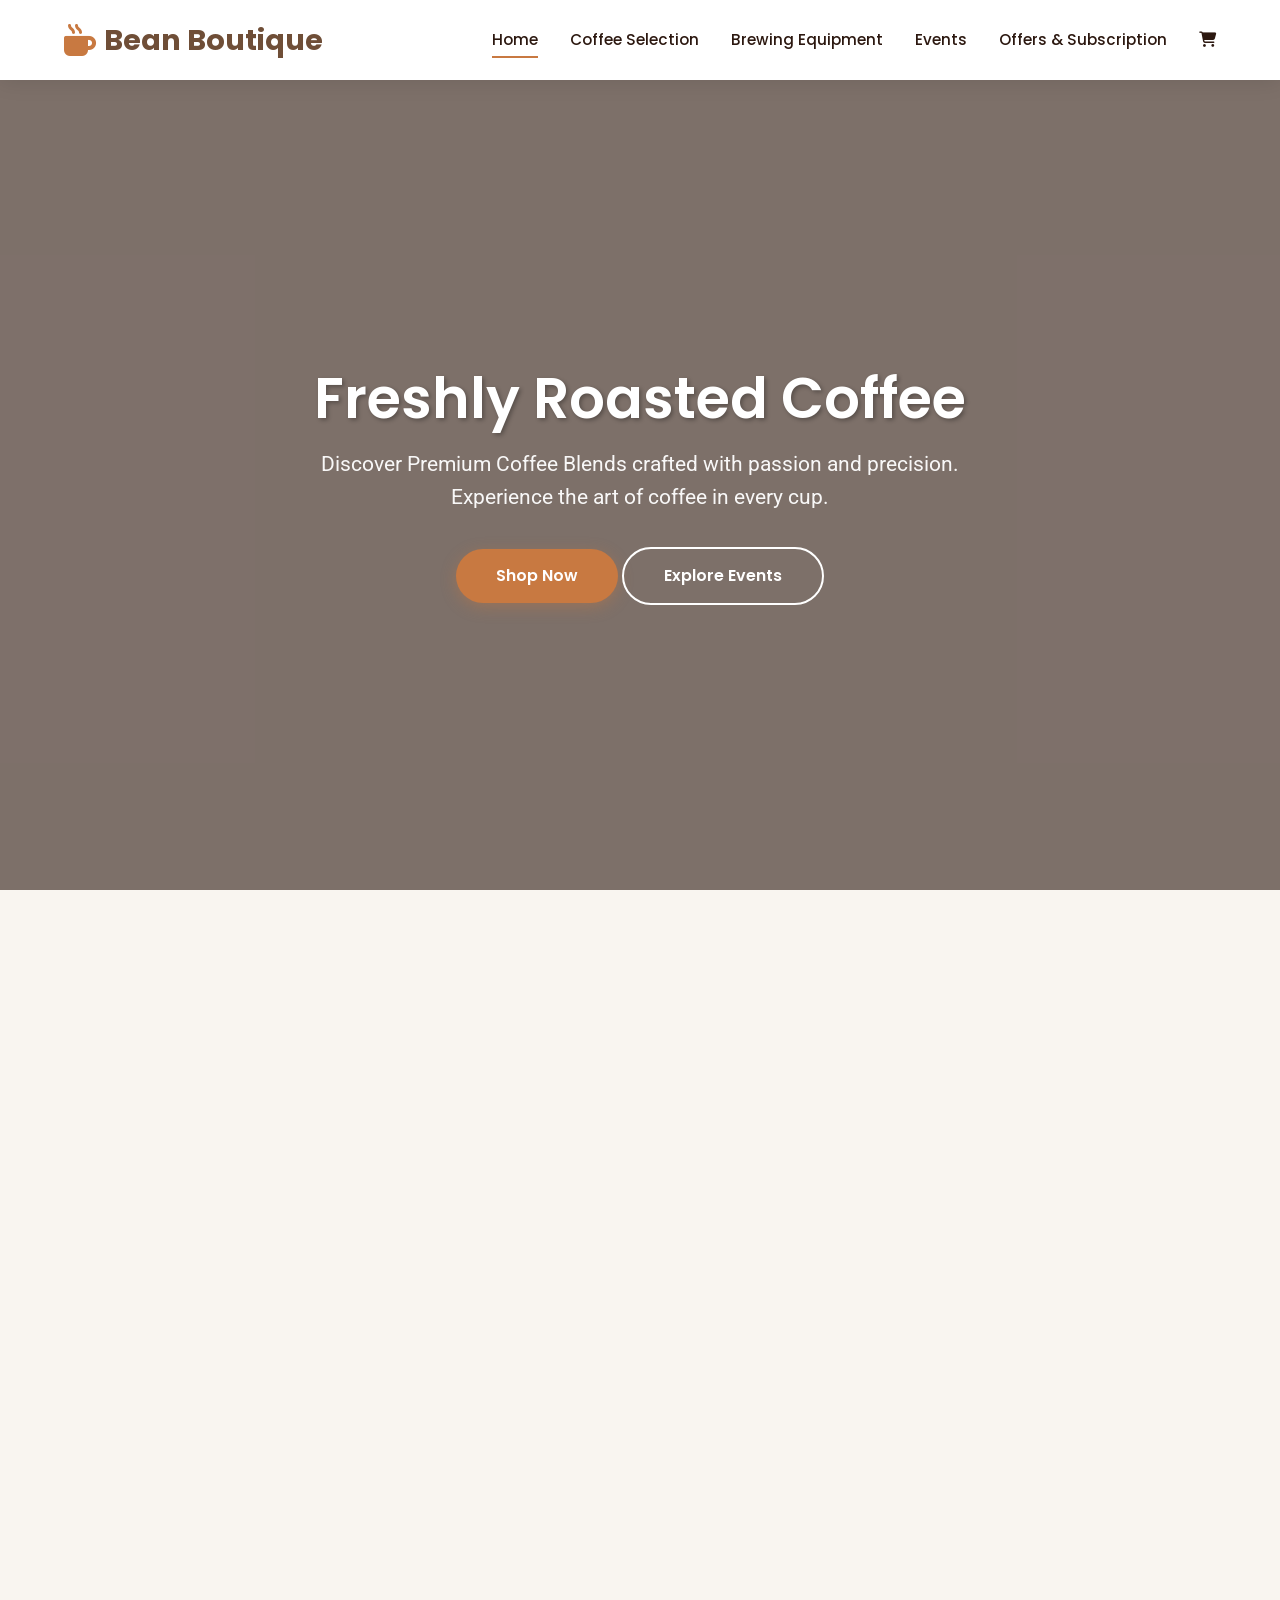
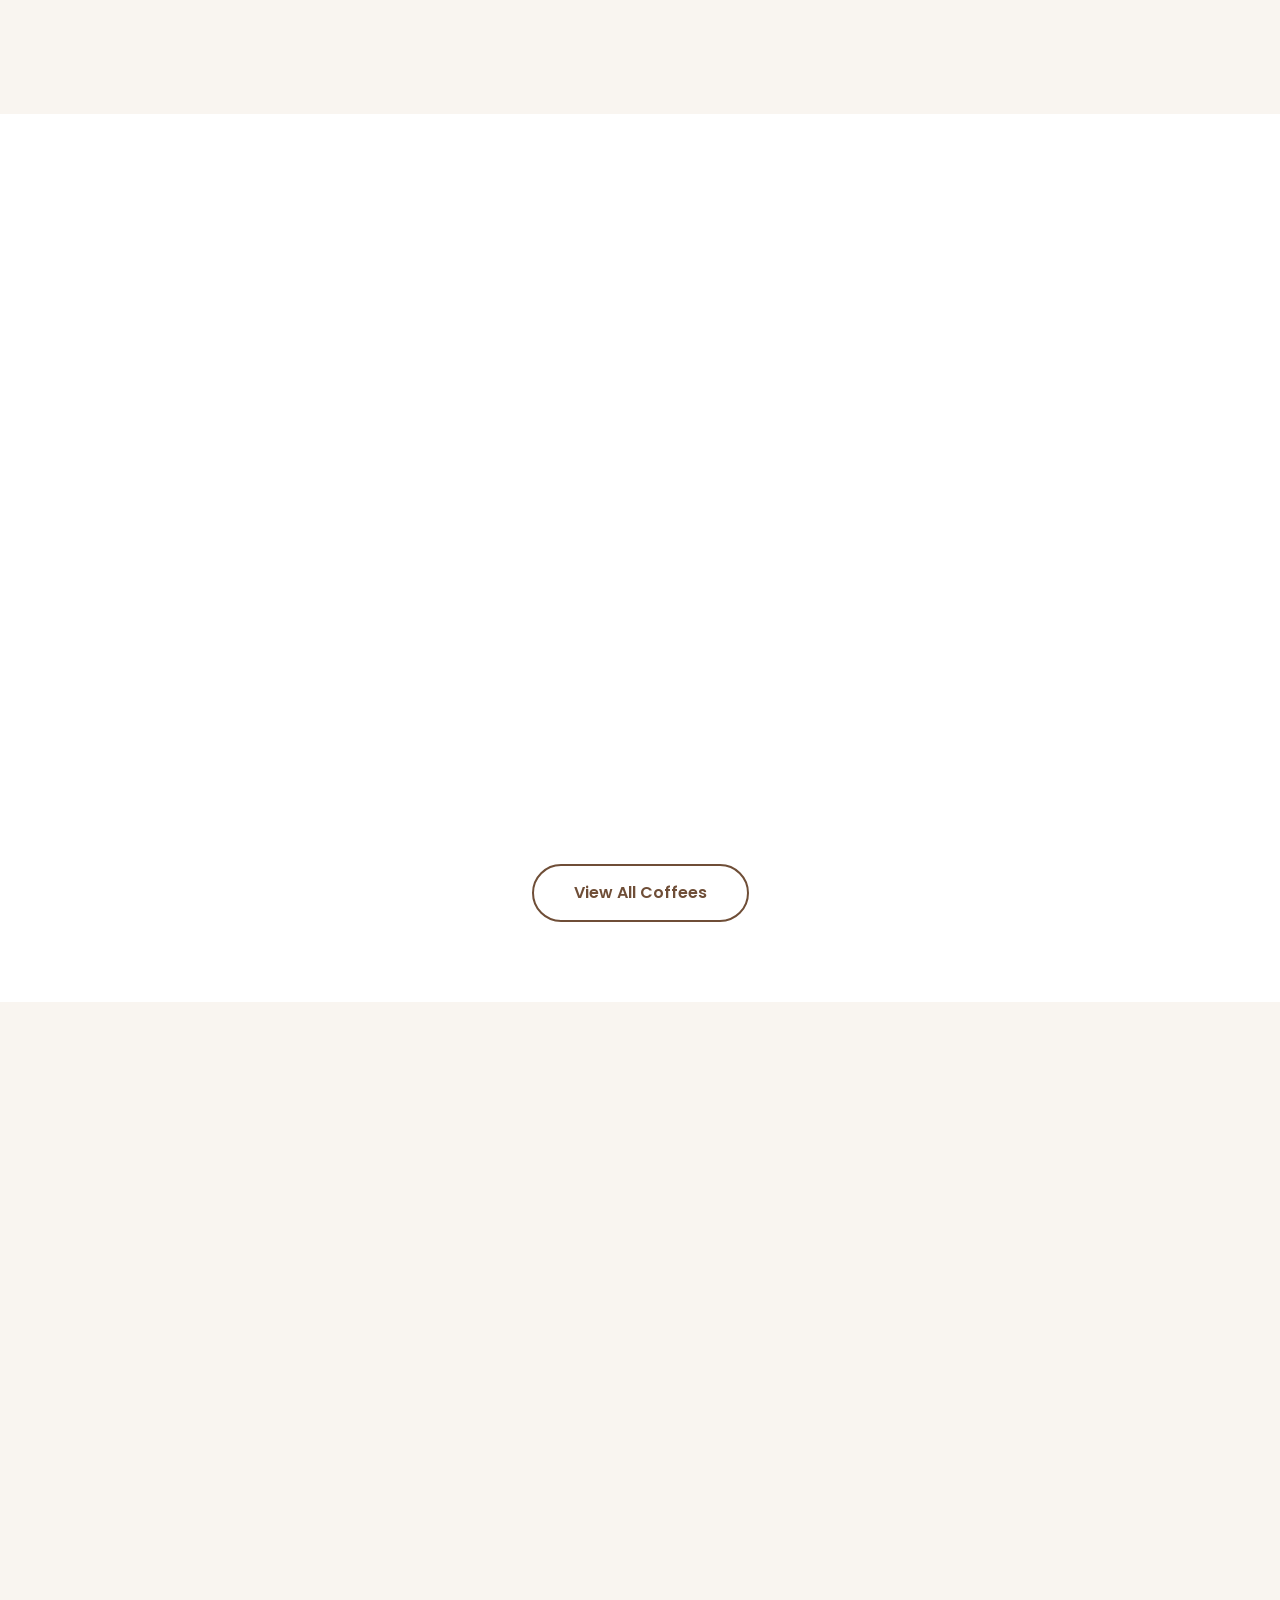
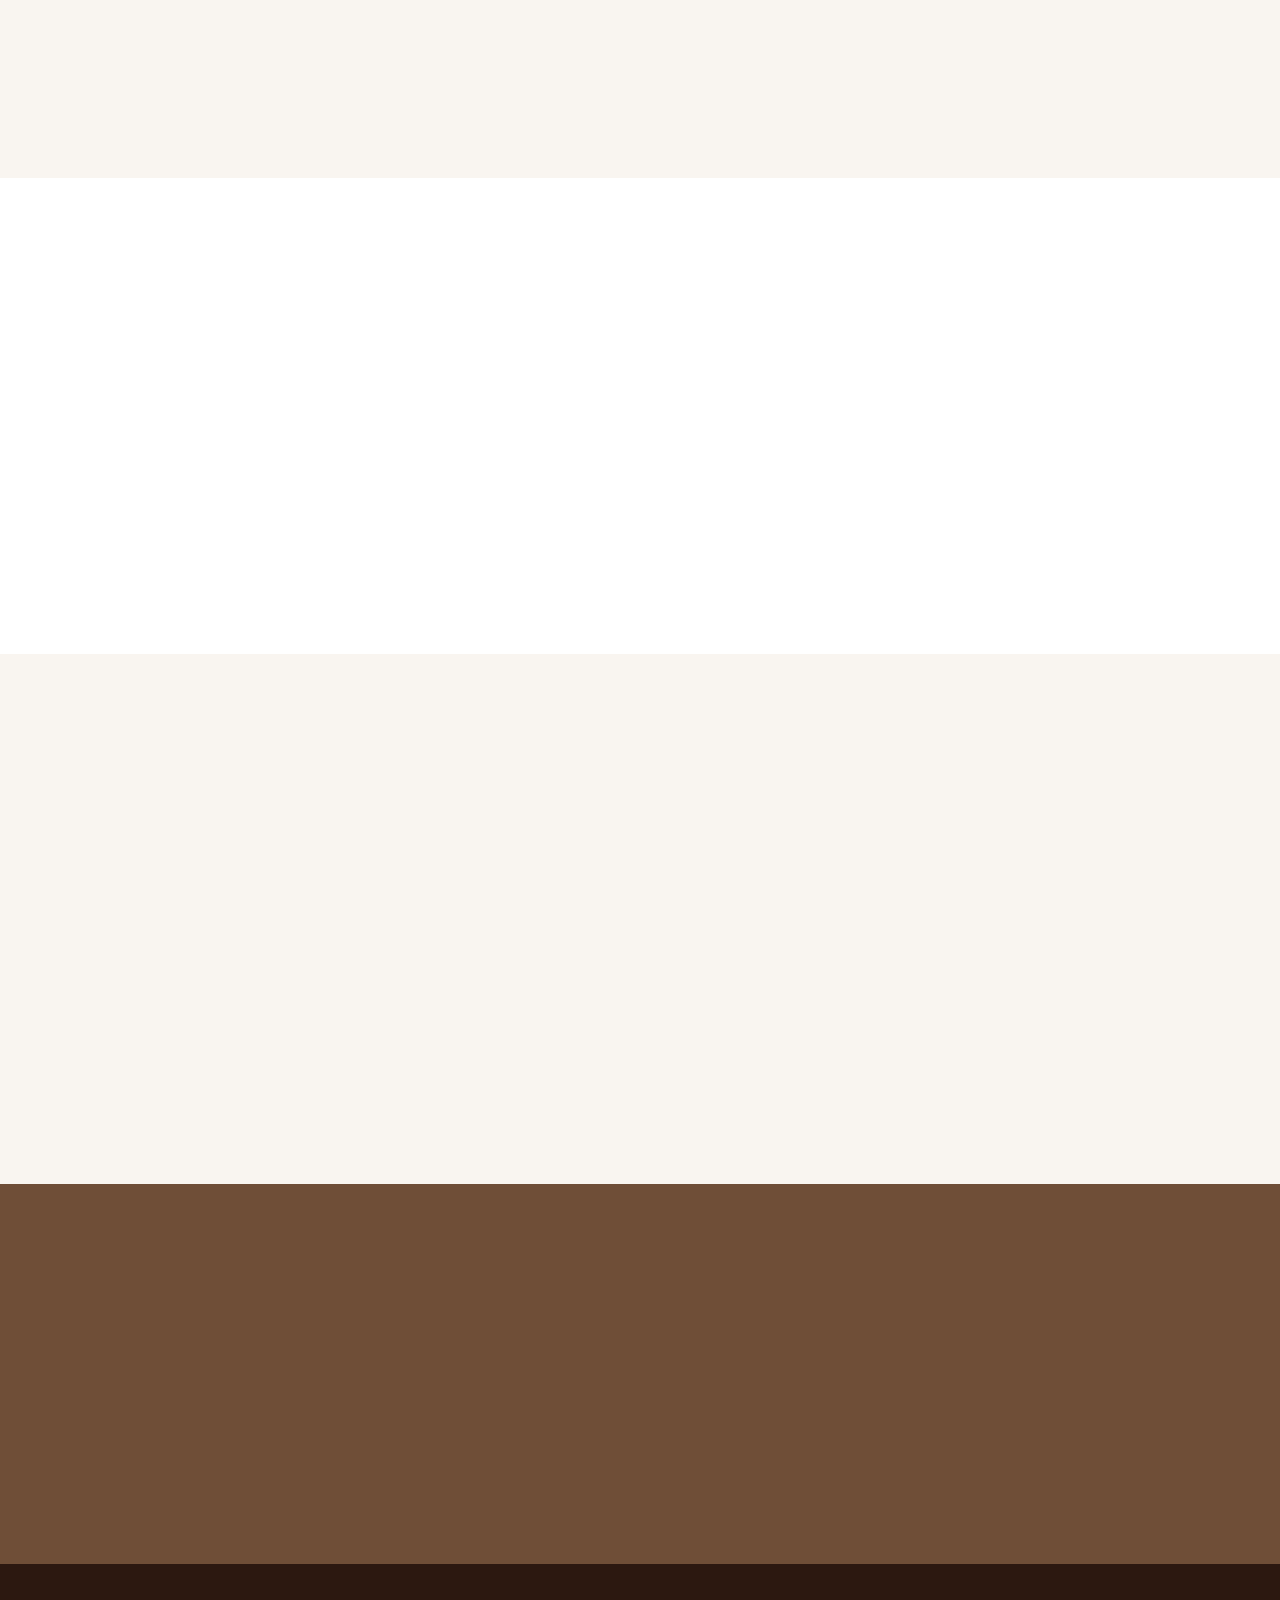
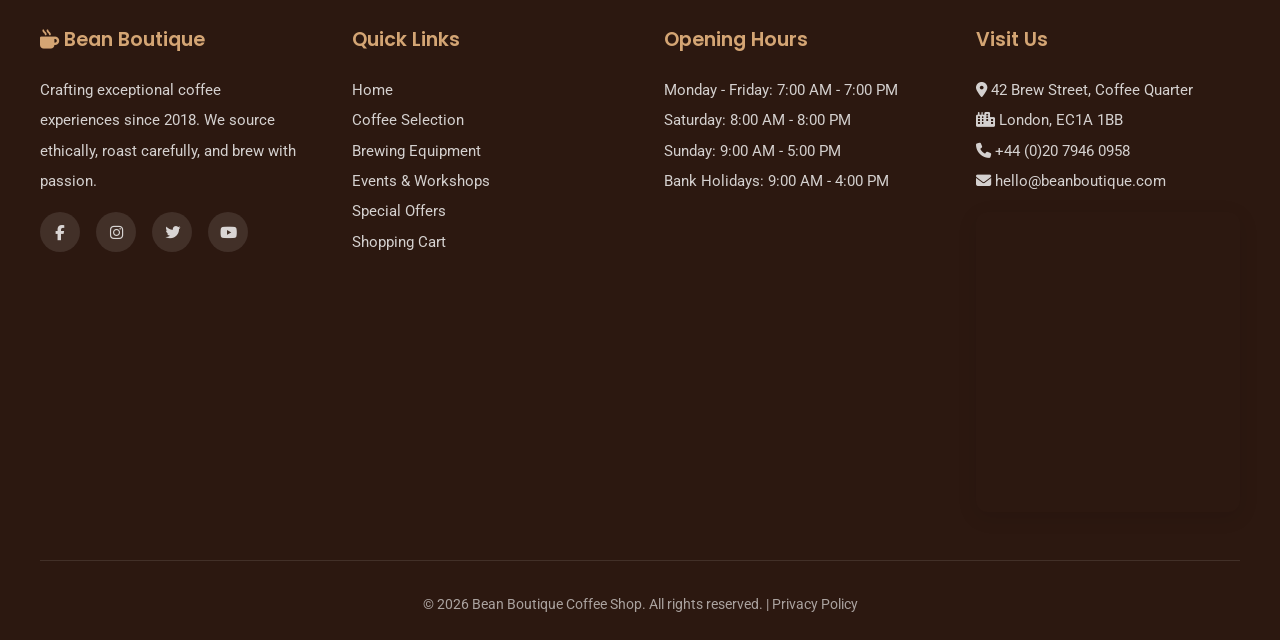
==== commit 0e04b6cf: "Add pinning functionality for sub-commands and enhance site interactivity - Implemented a new script" ====
--- a/index.html
+++ b/index.html
@@ -3,299 +3,322 @@
 <head>
     <meta charset="UTF-8">
     <meta name="viewport" content="width=device-width, initial-scale=1.0">
-    <meta name="theme-color" content="#111111">
-    <meta name="description" content="Bean Boutique Coffee Shop - Artisanal coffee, brewing equipment, and immersive coffee experiences in your neighbourhood.">
-    <title>Bean Boutique Coffee Shop</title>
-    <link rel="icon" href="images/favicon.ico" type="image/x-icon">
+    <meta name="description" content="Bean Boutique - Premium artisan coffee shop offering unique blends, brewing equipment, and coffee events.">
+    <title>Bean Boutique | Artisan Coffee Shop</title>
+    
+    <!-- Google Fonts -->
     <link rel="preconnect" href="https://fonts.googleapis.com">
     <link rel="preconnect" href="https://fonts.gstatic.com" crossorigin>
-    <link href="https://fonts.googleapis.com/css2?family=Playfair+Display:wght@400;700&family=Switzer:wght@400;500;600;700&family=JetBrains+Mono:wght@400;500&display=swap" rel="stylesheet">
+    <link href="https://fonts.googleapis.com/css2?family=Poppins:wght@300;400;500;600;700&family=Roboto:wght@300;400;500;700&display=swap" rel="stylesheet">
+    
+    <!-- Font Awesome Plugin -->
+    <link rel="stylesheet" href="https://cdnjs.cloudflare.com/ajax/libs/font-awesome/6.4.2/css/all.min.css">
+    
+    <!-- AOS Animation Plugin -->
+    <link href="https://unpkg.com/aos@2.3.1/dist/aos.css" rel="stylesheet">
+    
+    <!-- External CSS -->
     <link rel="stylesheet" href="css/style.css">
-    <script src="https://unpkg.com/@phosphor-icons/web@2.1.1"></script>
 </head>
-<body id="page-home">
-    <a href="#main" class="skip-link">Skip to main content</a>
-
-    <header id="header" class="header">
-        <div class="container header__inner">
-            <a href="index.html" class="logo">
-                <img src="images/icons/logo.svg" alt="Bean Boutique Coffee Shop" width="36" height="36" loading="eager">
-                <span>Bean Boutique</span>
+<body>
+
+    <!-- Header & Navigation -->
+    <header>
+        <div class="nav-container">
+            <a href="index.html" class="logo" aria-label="Bean Boutique Home">
+                <i class="fas fa-mug-hot"></i>
+                Bean Boutique
             </a>
-            <button class="nav-toggle" aria-label="Toggle navigation" aria-expanded="false" type="button">
-                <span class="hamburger-line"></span>
-                <span class="hamburger-line"></span>
-                <span class="hamburger-line"></span>
+            <button class="hamburger" aria-label="Toggle navigation menu" aria-expanded="false">
+                <span></span>
+                <span></span>
+                <span></span>
             </button>
-            <nav id="nav" aria-label="Main navigation">
-                <ul class="nav-links">
-                    <li><a href="index.html" class="nav-links__link nav-links__link--active" aria-current="page">Home</a></li>
-                    <li><a href="coffee.html" class="nav-links__link">Coffee</a></li>
-                    <li><a href="equipment.html" class="nav-links__link">Equipment</a></li>
-                    <li><a href="events.html" class="nav-links__link">Events</a></li>
-                    <li><a href="offers.html" class="nav-links__link">Offers</a></li>
-                    <li><a href="cart.html" class="nav-links__link nav-links__link--cart">Cart <span id="cartCount" class="cart-count">0</span></a></li>
+            <nav>
+                <ul>
+                    <li><a href="index.html" class="active">Home</a></li>
+                    <li><a href="coffee.html">Coffee Selection</a></li>
+                    <li><a href="equipment.html">Brewing Equipment</a></li>
+                    <li><a href="events.html">Events</a></li>
+                    <li><a href="offers.html">Offers & Subscription</a></li>
+                    <li>
+                        <a href="cart.html" class="cart-icon" aria-label="Shopping Cart">
+                            <i class="fas fa-shopping-cart"></i>
+                            <span class="cart-count" style="display: none;">0</span>
+                        </a>
+                    </li>
                 </ul>
             </nav>
         </div>
     </header>
 
-    <main id="main">
-        <section id="hero" class="hero" aria-label="Welcome banner">
-            <div class="hero__content">
-                <p class="hero__eyebrow">Bean Boutique</p>
-                <h1 class="hero__title">Crafting Perfect Moments, One Cup at a Time</h1>
-                <p class="hero__subtitle">Artisanal coffee, premium equipment, and immersive experiences in your neighbourhood.</p>
-                <div class="hero__cta">
-                    <a href="coffee.html" class="btn btn--primary">Explore Our Coffee</a>
-                    <a href="events.html" class="btn btn--secondary">Upcoming Events</a>
-                </div>
-            </div>
-            <div class="hero__media" aria-roledescription="carousel" aria-live="polite">
-                <div class="hero__slideshow">
-                    <div class="hero__slide hero__slide--active">
-                        <img src="images/hero/hero-coffee-1.jpg" alt="Freshly roasted coffee beans being poured into a burlap sack" width="960" height="800" loading="eager">
-                        <div class="hero__overlay">
-                            <h2 class="hero__title">Freshly Roasted</h2>
-                            <p class="hero__subtitle">Small-batch roasts, delivered fresh</p>
-                        </div>
+    <main>
+        <!-- Hero Section -->
+        <section class="hero" aria-label="Welcome banner">
+            <div class="hero-bg"></div>
+            <div class="hero-overlay"></div>
+            <div class="hero-content">
+                <h1>Freshly Roasted Coffee</h1>
+                <p>Discover Premium Coffee Blends crafted with passion and precision. Experience the art of coffee in every cup.</p>
+                <a href="coffee.html" class="btn btn-primary">Shop Now</a>
+                <a href="events.html" class="btn btn-secondary">Explore Events</a>
+            </div>
+        </section>
+
+        <!-- Slideshow Section -->
+        <section class="container" data-aos="fade-up">
+            <h2 class="section-title">Experience the Journey</h2>
+            <div class="slideshow" role="region" aria-label="Featured images slideshow">
+                <div class="slide active" style="background-image: url('https://images.unsplash.com/photo-1447933601403-0c6688de566e?w=1200&q=80');" aria-hidden="false">
+                    <div class="slide-content">
+                        <h3>Ethically Sourced Beans</h3>
+                        <p>From farm to cup, we ensure every bean tells a story of sustainability.</p>
                     </div>
-                    <div class="hero__slide">
-                        <img src="images/hero/hero-coffee-2.jpg" alt="Barista crafting latte art in a ceramic cup" width="960" height="800" loading="lazy">
-                        <div class="hero__overlay">
-                            <h2 class="hero__title">Artisan Craft</h2>
-                            <p class="hero__subtitle">Hand-crafted drinks by skilled baristas</p>
-                        </div>
+                </div>
+                <div class="slide" style="background-image: url('https://images.unsplash.com/photo-1517080319669-955c2a4e43b7?w=1200&q=80');" aria-hidden="true">
+                    <div class="slide-content">
+                        <h3>Masterful Brewing</h3>
+                        <p>Professional equipment for the perfect extraction every time.</p>
                     </div>
-                    <div class="hero__slide">
-                        <img src="images/hero/hero-coffee-3.jpg" alt="Warm coffee shop interior with customers enjoying their drinks" width="960" height="800" loading="lazy">
-                        <div class="hero__overlay">
-                            <h2 class="hero__title">Your Local Spot</h2>
-                            <p class="hero__subtitle">A warm space for coffee lovers</p>
-                        </div>
+                </div>
+                <div class="slide" style="background-image: url('https://images.unsplash.com/photo-1501339847302-ac426a4a7cbb?w=1200&q=80');" aria-hidden="true">
+                    <div class="slide-content">
+                        <h3>Community & Connection</h3>
+                        <p>Join our vibrant community of coffee enthusiasts and experts.</p>
                     </div>
                 </div>
-                <div class="hero__controls">
-                    <button class="hero__btn hero__btn--prev" aria-label="Previous slide" type="button"><i class="ph-bold ph-caret-left"></i></button>
-                    <div class="hero__dots" role="tablist" aria-label="Slideshow navigation">
-                        <button class="hero__dot hero__dot--active" role="tab" aria-selected="true" aria-label="Slide 1" type="button"></button>
-                        <button class="hero__dot" role="tab" aria-selected="false" aria-label="Slide 2" type="button"></button>
-                        <button class="hero__dot" role="tab" aria-selected="false" aria-label="Slide 3" type="button"></button>
-                    </div>
-                    <button class="hero__btn hero__btn--next" aria-label="Next slide" type="button"><i class="ph-bold ph-caret-right"></i></button>
-                </div>
-            </div>
-        </section>
-
-        <section id="welcome" class="section">
-            <div class="container welcome__grid">
-                <div class="welcome__text">
-                    <h2 class="section__title">Your Daily Brew, Reimagined</h2>
-                    <p>At Bean Boutique, we believe every cup tells a story. From the misty highlands of Ethiopia to the volcanic soils of Colombia, we source the finest beans and roast them with care in our neighbourhood roastery.</p>
-                    <p>Whether you are a seasoned coffee connoisseur or just beginning your journey, our team is here to guide you to your perfect cup.</p>
-                    <a href="coffee.html" class="btn btn--primary">Discover Our Coffees</a>
-                </div>
-                <div class="welcome__image">
-                    <figure>
-                        <img src="images/hero/hero-coffee-2.jpg" alt="Close-up of freshly ground coffee beans with a portafilter" width="600" height="400" loading="lazy">
+                <div class="slide-dots">
+                    <button class="dot active" aria-label="Slide 1"></button>
+                    <button class="dot" aria-label="Slide 2"></button>
+                    <button class="dot" aria-label="Slide 3"></button>
+                </div>
+            </div>
+        </section>
+
+        <!-- Featured Products -->
+        <section class="bg-white">
+            <div class="container">
+                <h2 class="section-title" data-aos="fade-up">Featured Products</h2>
+                <p class="section-subtitle" data-aos="fade-up">Hand-picked favourites from our roastery</p>
+                <div class="products-grid">
+                    <article class="card product-card" data-aos="fade-up" data-aos-delay="0">
+                        <img src="https://images.unsplash.com/photo-1514432324607-a09d9b4aefda?w=400&q=80" alt="Ethiopian Yirgacheffe coffee beans" class="card-img">
+                        <div class="card-body">
+                            <h3 class="card-title">Ethiopian Yirgacheffe</h3>
+                            <p class="card-text">Bright, floral notes with a hint of citrus and bergamot.</p>
+                            <p class="card-price">£14.99</p>
+                            <button class="btn-add" data-id="eth-yirg" onclick="addToCart('eth-yirg', 'Ethiopian Yirgacheffe', 14.99, 'https://images.unsplash.com/photo-1514432324607-a09d9b4aefda?w=400&q=80')">Add to Cart</button>
+                        </div>
+                    </article>
+                    <article class="card product-card" data-aos="fade-up" data-aos-delay="100">
+                        <img src="https://images.unsplash.com/photo-1559056199-641a0ac8b55e?w=400&q=80" alt="Colombian Supremo coffee beans" class="card-img">
+                        <div class="card-body">
+                            <h3 class="card-title">Colombian Supremo</h3>
+                            <p class="card-text">Smooth, balanced body with caramel sweetness and nutty finish.</p>
+                            <p class="card-price">£12.99</p>
+                            <button class="btn-add" data-id="col-sup" onclick="addToCart('col-sup', 'Colombian Supremo', 12.99, 'https://images.unsplash.com/photo-1559056199-641a0ac8b55e?w=400&q=80')">Add to Cart</button>
+                        </div>
+                    </article>
+                    <article class="card product-card" data-aos="fade-up" data-aos-delay="200">
+                        <img src="https://images.unsplash.com/photo-1512568400610-62da28bc8a13?w=400&q=80" alt="Brazilian Santos coffee beans" class="card-img">
+                        <div class="card-body">
+                            <h3 class="card-title">Brazilian Santos</h3>
+                            <p class="card-text">Low acidity with chocolate notes and a creamy mouthfeel.</p>
+                            <p class="card-price">£11.99</p>
+                            <button class="btn-add" data-id="bra-san" onclick="addToCart('bra-san', 'Brazilian Santos', 11.99, 'https://images.unsplash.com/photo-1512568400610-62da28bc8a13?w=400&q=80')">Add to Cart</button>
+                        </div>
+                    </article>
+                    <article class="card product-card" data-aos="fade-up" data-aos-delay="300">
+                        <img src="https://images.unsplash.com/photo-1461023058943-07fcbe16d735?w=400&q=80" alt="Kenyan AA coffee beans" class="card-img">
+                        <div class="card-body">
+                            <h3 class="card-title">Kenyan AA</h3>
+                            <p class="card-text">Bold, wine-like acidity with blackcurrant and tomato notes.</p>
+                            <p class="card-price">£15.99</p>
+                            <button class="btn-add" data-id="ken-aa" onclick="addToCart('ken-aa', 'Kenyan AA', 15.99, 'https://images.unsplash.com/photo-1461023058943-07fcbe16d735?w=400&q=80')">Add to Cart</button>
+                        </div>
+                    </article>
+                </div>
+                <div class="text-center mt-2">
+                    <a href="coffee.html" class="btn btn-outline">View All Coffees</a>
+                </div>
+            </div>
+        </section>
+
+        <!-- Featured Events -->
+        <section>
+            <div class="container">
+                <h2 class="section-title" data-aos="fade-up">Upcoming Events</h2>
+                <p class="section-subtitle" data-aos="fade-up">Join us for unforgettable coffee experiences</p>
+                <div class="card-grid">
+                    <article class="card" data-aos="fade-up" data-aos-delay="0">
+                        <img src="https://images.unsplash.com/photo-1511920170033-f8396924c348?w=400&q=80" alt="Latte Art Workshop" class="card-img">
+                        <div class="card-body">
+                            <h3 class="card-title">Latte Art Workshop</h3>
+                            <p class="card-text">Learn the fundamentals of pouring beautiful rosettas and tulips.</p>
+                            <p class="card-price">£35.00</p>
+                            <a href="events.html" class="btn btn-outline btn-small">Register Now</a>
+                        </div>
+                    </article>
+                    <article class="card" data-aos="fade-up" data-aos-delay="100">
+                        <img src="https://images.unsplash.com/photo-1504630083234-14187a9df0f5?w=400&q=80" alt="Coffee Cupping Session" class="card-img">
+                        <div class="card-body">
+                            <h3 class="card-title">Cupping Session</h3>
+                            <p class="card-text">Taste and evaluate 6 unique single-origin coffees with our head roaster.</p>
+                            <p class="card-price">£25.00</p>
+                            <a href="events.html" class="btn btn-outline btn-small">Register Now</a>
+                        </div>
+                    </article>
+                    <article class="card" data-aos="fade-up" data-aos-delay="200">
+                        <img src="https://images.unsplash.com/photo-1442512595367-42736f9e51f9?w=400&q=80" alt="Home Brewing Masterclass" class="card-img">
+                        <div class="card-body">
+                            <h3 class="card-title">Home Brewing Masterclass</h3>
+                            <p class="card-text">Master V60, AeroPress, and French Press techniques at home.</p>
+                            <p class="card-price">£30.00</p>
+                            <a href="events.html" class="btn btn-outline btn-small">Register Now</a>
+                        </div>
+                    </article>
+                </div>
+            </div>
+        </section>
+
+        <!-- Gallery -->
+        <section class="bg-white">
+            <div class="container">
+                <h2 class="section-title" data-aos="fade-up">Our Space</h2>
+                <div class="gallery-grid" data-aos="fade-up">
+                    <figure class="gallery-item">
+                        <img src="https://images.unsplash.com/photo-1497935586351-b67a49e012bf?w=400&q=80" alt="Freshly roasted coffee beans in a wooden scoop">
                     </figure>
-                </div>
-            </div>
-        </section>
-
-        <section id="highlights" class="section">
-            <div class="container">
-                <div class="highlights__grid">
-                    <article class="highlight-card reveal-child">
-                        <h3 class="highlight-card__title">Premium Coffee</h3>
-                        <p class="highlight-card__text">Explore our curated collection of single-origin and blended coffees from the world's finest growing regions.</p>
-                        <a href="coffee.html" class="btn btn--secondary">Browse Coffee</a>
-                    </article>
-                    <article class="highlight-card reveal-child">
-                        <h3 class="highlight-card__title">Brewing Equipment</h3>
-                        <p class="highlight-card__text">From espresso machines to French presses, find everything you need to craft the perfect cup at home.</p>
-                        <a href="equipment.html" class="btn btn--secondary">Shop Equipment</a>
-                    </article>
-                    <article class="highlight-card reveal-child">
-                        <h3 class="highlight-card__title">Events & Workshops</h3>
-                        <p class="highlight-card__text">Join our coffee tasting sessions, brewing classes, and meet-the-roaster events.</p>
-                        <a href="events.html" class="btn btn--secondary">See Events</a>
-                    </article>
-                </div>
-            </div>
-        </section>
-
-        <section id="featured" class="section section--alt" aria-label="Featured items">
-            <div class="container">
-                <h2 class="section__title">Featured This Month</h2>
-                <div class="featured-grid">
-                    <article class="featured-card reveal-child">
-                        <div class="featured-card__media">
-                            <img src="images/slideshow/slide-1.jpg" alt="Ethiopian Yirgacheffe single origin coffee bag" width="600" height="400" loading="lazy">
-                        </div>
-                        <div class="featured-card__body">
-                            <h3 class="featured-card__title">Ethiopian Yirgacheffe</h3>
-                            <p class="featured-card__text">Bright, floral, and complex - our newest single origin.</p>
-                            <a href="coffee.html" class="btn btn--primary">View Details</a>
-                        </div>
-                    </article>
-                    <article class="featured-card reveal-child">
-                        <div class="featured-card__media">
-                            <img src="images/slideshow/slide-2.jpg" alt="Professional espresso machine on display" width="600" height="400" loading="lazy">
-                        </div>
-                        <div class="featured-card__body">
-                            <h3 class="featured-card__title">New Equipment Arrivals</h3>
-                            <p class="featured-card__text">Upgrade your home brewing setup with our latest equipment.</p>
-                            <a href="equipment.html" class="btn btn--primary">Shop Equipment</a>
-                        </div>
-                    </article>
-                    <article class="featured-card reveal-child">
-                        <div class="featured-card__media">
-                            <img src="images/slideshow/slide-3.jpg" alt="Coffee brewing workshop with instructor and students" width="600" height="400" loading="lazy">
-                        </div>
-                        <div class="featured-card__body">
-                            <h3 class="featured-card__title">Brewing Workshop</h3>
-                            <p class="featured-card__text">Learn the art of pour-over coffee at our next workshop.</p>
-                            <a href="events.html" class="btn btn--primary">Register Now</a>
-                        </div>
-                    </article>
-                    <article class="featured-card reveal-child">
-                        <div class="featured-card__media">
-                            <img src="images/slideshow/slide-4.jpg" alt="Special seasonal coffee blend gift packaging" width="600" height="400" loading="lazy">
-                        </div>
-                        <div class="featured-card__body">
-                            <h3 class="featured-card__title">Seasonal Blend</h3>
-                            <p class="featured-card__text">A warm, spiced blend perfect for the autumn season.</p>
-                            <a href="coffee.html" class="btn btn--primary">Order Now</a>
-                        </div>
-                    </article>
-                </div>
-            </div>
-        </section>
-
-        <section id="testimonials" class="section section--alt">
-            <div class="container">
-                <blockquote class="testimonial">
-                    <p class="testimonial__text">Bean Boutique has completely changed my morning routine. The Ethiopian Yirgacheffe is absolutely divine - bright, fruity, and complex.</p>
-                    <footer class="testimonial__footer">
-                        <cite class="testimonial__cite">Sarah M., Regular Customer</cite>
-                        <div class="testimonial__stars" aria-label="5 out of 5 stars">&#9733;&#9733;&#9733;&#9733;&#9733;</div>
-                    </footer>
-                </blockquote>
-            </div>
-        </section>
-
-        <section id="instagram-feed" class="section" aria-label="Instagram feed">
-            <div class="container">
-                <h2 class="section__title">Follow Us on Instagram</h2>
-                <p class="section__subtitle">Share your Bean Boutique moments with <strong>#BeanBoutique</strong></p>
-                <div class="instagram-grid">
-                    <figure class="instagram-grid__item">
-                        <img src="images/placeholder/image-coming-soon.jpg" alt="Bean Boutique Instagram post - latte art" width="300" height="300" loading="lazy">
+                    <figure class="gallery-item">
+                        <img src="https://images.unsplash.com/photo-1501339847302-ac426a4a7cbb?w=400&q=80" alt="Interior of Bean Boutique coffee shop">
                     </figure>
-                    <figure class="instagram-grid__item">
-                        <img src="images/placeholder/image-coming-soon.jpg" alt="Bean Boutique Instagram post - coffee beans" width="300" height="300" loading="lazy">
+                    <figure class="gallery-item">
+                        <img src="https://images.unsplash.com/photo-1495474472287-4d71bcdd2085?w=400&q=80" alt="Barista preparing pour over coffee">
                     </figure>
-                    <figure class="instagram-grid__item">
-                        <img src="images/placeholder/image-coming-soon.jpg" alt="Bean Boutique Instagram post - brewing equipment" width="300" height="300" loading="lazy">
+                    <figure class="gallery-item">
+                        <img src="https://images.unsplash.com/photo-1511537632536-b74c2769373f?w=400&q=80" alt="Latte art on a ceramic cup">
                     </figure>
-                    <figure class="instagram-grid__item">
-                        <img src="images/placeholder/image-coming-soon.jpg" alt="Bean Boutique Instagram post - shop interior" width="300" height="300" loading="lazy">
-                    </figure>
-                </div>
-                <a href="https://www.instagram.com/" class="btn btn--secondary" target="_blank" rel="noopener noreferrer">View More on Instagram</a>
-            </div>
-        </section>
-
-        <section id="location" class="section section--alt" aria-label="Our location">
-            <div class="container">
-                <h2 class="section__title">Find Us</h2>
-                <div class="location__grid">
-                    <div class="location__info">
-                        <address>
-                            <p><strong>Bean Boutique Coffee Shop</strong></p>
-                            <p>123 Coffee Lane</p>
-                            <p>Bean Town, BT1 2AB</p>
-                            <p>Phone: <a href="tel:+441234567890">(0123) 456-7890</a></p>
-                            <p>Email: <a href="mailto:hello@beanboutique.com">hello@beanboutique.com</a></p>
-                        </address>
-                        <h3>Opening Hours</h3>
-                        <table class="location__hours">
-                            <caption class="sr-only">Opening hours for Bean Boutique Coffee Shop</caption>
-                            <tbody>
-                                <tr><th scope="row">Monday - Friday</th><td>7:00 AM - 7:00 PM</td></tr>
-                                <tr><th scope="row">Saturday</th><td>8:00 AM - 6:00 PM</td></tr>
-                                <tr><th scope="row">Sunday</th><td>9:00 AM - 5:00 PM</td></tr>
-                            </tbody>
-                        </table>
-                    </div>
-                    <div class="map-container">
-                        <iframe src="https://www.google.com/maps/embed?pb=!1m18!1m12!1m3!1d2482.3!2d-0.1246!3d51.5074!2m3!1f0!2f0!3f0!3m2!1i1024!2i768!4f13.1!3m3!1m2!1s0x0%3A0x0!2zNTHCsDMwJzI2LjYiTiAwwrAwNycyOC42Ilc!5e0!3m2!1sen!2suk!4v1234567890" width="600" height="450" allowfullscreen="" loading="lazy" referrerpolicy="no-referrer-when-downgrade" title="Bean Boutique Coffee Shop location on Google Maps"></iframe>
-                    </div>
-                </div>
+                </div>
+            </div>
+        </section>
+
+        <!-- Testimonials -->
+        <section>
+            <div class="container">
+                <h2 class="section-title" data-aos="fade-up">What Our Customers Say</h2>
+                <div class="card-grid">
+                    <article class="testimonial-card" data-aos="fade-up" data-aos-delay="0">
+                        <div class="stars" aria-label="5 star rating">
+                            <i class="fas fa-star"></i><i class="fas fa-star"></i><i class="fas fa-star"></i><i class="fas fa-star"></i><i class="fas fa-star"></i>
+                        </div>
+                        <p class="testimonial-text">"The Ethiopian Yirgacheffe is absolutely divine. You can taste the care that goes into every roast. My morning ritual has been transformed."</p>
+                        <p class="testimonial-author">- Sarah Mitchell</p>
+                    </article>
+                    <article class="testimonial-card" data-aos="fade-up" data-aos-delay="100">
+                        <div class="stars" aria-label="5 star rating">
+                            <i class="fas fa-star"></i><i class="fas fa-star"></i><i class="fas fa-star"></i><i class="fas fa-star"></i><i class="fas fa-star"></i>
+                        </div>
+                        <p class="testimonial-text">"Attended the latte art workshop and it was fantastic. The instructors are knowledgeable and passionate. Can't wait for the next event!"</p>
+                        <p class="testimonial-author">- James O'Connor</p>
+                    </article>
+                    <article class="testimonial-card" data-aos="fade-up" data-aos-delay="200">
+                        <div class="stars" aria-label="5 star rating">
+                            <i class="fas fa-star"></i><i class="fas fa-star"></i><i class="fas fa-star"></i><i class="fas fa-star"></i><i class="fas fa-star"></i>
+                        </div>
+                        <p class="testimonial-text">"Best coffee shop in the city. The atmosphere is warm, the staff are friendly, and the single-origin selection is unmatched."</p>
+                        <p class="testimonial-author">- Priya Sharma</p>
+                    </article>
+                </div>
+            </div>
+        </section>
+
+        <!-- Newsletter -->
+        <section class="newsletter">
+            <div class="container">
+                <h2 class="section-title" data-aos="fade-up">Stay Caffeinated</h2>
+                <p class="section-subtitle" data-aos="fade-up" style="color: rgba(255,255,255,0.9);">Subscribe for exclusive offers, brewing tips, and event updates.</p>
+                <form class="newsletter-form" id="newsletterForm" data-aos="fade-up">
+                    <label for="newsletterEmail" class="visually-hidden">Email address</label>
+                    <input type="email" id="newsletterEmail" name="email" placeholder="Enter your email address" required aria-required="true">
+                    <button type="submit" class="btn btn-secondary">Subscribe</button>
+                </form>
             </div>
         </section>
     </main>
 
-    <dialog id="welcome-modal" class="modal" aria-labelledby="modal-title" aria-modal="true">
-        <div class="modal__content">
-            <button id="modal-close" class="modal__close" aria-label="Close discount offer" type="button"><i class="ph-bold ph-x"></i></button>
-            <div class="modal__body">
-                <h2 id="modal-title" class="modal__title">Welcome to Bean Boutique!</h2>
-                <p class="modal__text">Sign up for our newsletter and get <strong>15% off</strong> your first order!</p>
-                <form id="modal-form" class="modal__form" action="#" method="post">
-                    <label for="modal-email" class="modal__label">Email Address</label>
-                    <input type="email" id="modal-email" name="email" class="modal__input" required aria-required="true" placeholder="your@email.com" aria-describedby="modal-email-help">
-                    <span id="modal-email-help" class="sr-only">We will never share your email</span>
-                    <button type="submit" class="btn btn--primary btn--full">Get My 15% Off</button>
-                </form>
-                <button id="modal-dismiss" class="btn btn--link" type="button">No thanks, I will browse</button>
+    <!-- Footer -->
+    <footer>
+        <div class="footer-grid">
+            <div class="footer-col">
+                <h3><i class="fas fa-mug-hot"></i> Bean Boutique</h3>
+                <p>Crafting exceptional coffee experiences since 2018. We source ethically, roast carefully, and brew with passion.</p>
+                <div class="footer-social">
+                    <a href="#" aria-label="Facebook"><i class="fab fa-facebook-f"></i></a>
+                    <a href="#" aria-label="Instagram"><i class="fab fa-instagram"></i></a>
+                    <a href="#" aria-label="Twitter"><i class="fab fa-twitter"></i></a>
+                    <a href="#" aria-label="YouTube"><i class="fab fa-youtube"></i></a>
+                </div>
+            </div>
+            <div class="footer-col">
+                <h3>Quick Links</h3>
+                <p><a href="index.html">Home</a></p>
+                <p><a href="coffee.html">Coffee Selection</a></p>
+                <p><a href="equipment.html">Brewing Equipment</a></p>
+                <p><a href="events.html">Events & Workshops</a></p>
+                <p><a href="offers.html">Special Offers</a></p>
+                <p><a href="cart.html">Shopping Cart</a></p>
+            </div>
+            <div class="footer-col">
+                <h3>Opening Hours</h3>
+                <p>Monday - Friday: 7:00 AM - 7:00 PM</p>
+                <p>Saturday: 8:00 AM - 8:00 PM</p>
+                <p>Sunday: 9:00 AM - 5:00 PM</p>
+                <p>Bank Holidays: 9:00 AM - 4:00 PM</p>
+            </div>
+            <div class="footer-col">
+                <h3>Visit Us</h3>
+                <p><i class="fas fa-map-marker-alt"></i> 42 Brew Street, Coffee Quarter</p>
+                <p><i class="fas fa-city"></i> London, EC1A 1BB</p>
+                <p><i class="fas fa-phone"></i> +44 (0)20 7946 0958</p>
+                <p><i class="fas fa-envelope"></i> hello@beanboutique.com</p>
+                <!-- Google Maps Plugin -->
+                <div class="map-container">
+                    <iframe 
+                        src="https://www.google.com/maps/embed?pb=!1m18!1m12!1m3!1d2482.432383990807!2d-0.127758384229327!3d51.50735097963553!2m3!1f0!2f0!3f0!3m2!1i1024!2i768!4f13.1!3m3!1m2!1s0x487604c38c8cd1d9%3A0xb78f2474b9a45aa9!2sLondon!5e0!3m2!1sen!2suk!4v1699999999999!5m2!1sen!2suk" 
+                        allowfullscreen="" 
+                        loading="lazy" 
+                        referrerpolicy="no-referrer-when-downgrade"
+                        title="Bean Boutique location on Google Maps">
+                    </iframe>
+                </div>
             </div>
         </div>
-    </dialog>
-
-    <footer id="footer" class="footer">
-        <div class="container footer__inner">
-            <div class="footer__section">
-                <h3 class="footer__heading">About Us</h3>
-                <p class="footer__text">Bean Boutique - Your neighbourhood coffee shop bringing artisanal coffee to your cup since 2020.</p>
-                <address class="footer__address">
-                    <p>123 Coffee Lane, Bean Town, BT1 2AB</p>
-                    <p>Phone: <a href="tel:+441234567890">(0123) 456-7890</a></p>
-                    <p>Email: <a href="mailto:hello@beanboutique.com">hello@beanboutique.com</a></p>
-                </address>
-                <nav aria-label="Footer navigation" class="footer__links">
-                    <a href="index.html">Home</a>
-                    <a href="coffee.html">Coffee</a>
-                    <a href="equipment.html">Equipment</a>
-                    <a href="events.html">Events</a>
-                    <a href="offers.html">Offers</a>
-                    <a href="cart.html">Cart</a>
-                    <a href="https://www.instagram.com/" target="_blank" rel="noopener noreferrer">Instagram</a>
-                    <a href="#" aria-label="Follow us on Facebook">Facebook</a>
-                    <a href="#" aria-label="Follow us on Twitter">Twitter</a>
-                </nav>
-            </div>
-            <div class="footer__section">
-                <h3 class="footer__heading">Newsletter</h3>
-                <form class="footer__newsletter" id="newsletterForm" action="#" method="post">
-                    <label for="footer-email" class="sr-only">Email address</label>
-                    <input type="email" id="footer-email" name="email" placeholder="Your email address" required aria-required="true">
-                    <button type="submit" class="btn btn--primary btn--sm">Subscribe</button>
-                </form>
-            </div>
-        </div>
-        <div class="footer__bottom">
-            <div class="container">
-                <small>&copy; 2026 Bean Boutique Coffee Shop. All rights reserved.</small>
-            </div>
+        <div class="footer-bottom">
+            <p>&copy; 2026 Bean Boutique Coffee Shop. All rights reserved. | <a href="#" style="color: rgba(255,255,255,0.6);">Privacy Policy</a></p>
         </div>
     </footer>
 
-    <script src="js/main.js" defer></script>
-    <script src="js/slideshow.js" defer></script>
-    <script src="js/cart.js" defer></script>
-    <script src="js/modal.js" defer></script>
-    <script src="js/forms.js" defer></script>
+    <!-- Modal Popup - First Visit Discount -->
+    <div class="modal-overlay" id="discountModal" role="dialog" aria-modal="true" aria-labelledby="modalTitle">
+        <div class="modal">
+            <button class="modal-close" aria-label="Close modal">&times;</button>
+            <h2 id="modalTitle">Welcome to Bean Boutique!</h2>
+            <p>Join our coffee community and enjoy <strong>15% off</strong> your first order. Enter your email below to claim your discount.</p>
+            <form class="mt-2">
+                <div class="form-group">
+                    <label for="modalEmail">Email Address</label>
+                    <input type="email" id="modalEmail" name="email" placeholder="your@email.com" required aria-required="true">
+                </div>
+                <button type="submit" class="btn btn-primary" style="width: 100%;">Claim My 15% Off</button>
+            </form>
+            <p class="mt-1" style="font-size: 0.85rem; color: var(--gray);">No spam, ever. Unsubscribe anytime.</p>
+        </div>
+    </div>
+
+    <!-- AOS Animation Plugin -->
+    <script src="https://unpkg.com/aos@2.3.1/dist/aos.js"></script>
+    
+    <!-- External JavaScript -->
+    <script src="js/script.js"></script>
 </body>
 </html>
--- a/css/style.css
+++ b/css/style.css
@@ -1,2614 +1,1138 @@
-/* ==========================================================================
-   Bean Boutique Coffee Shop — Premium Utilitarian Minimalism
-   ========================================================================== */
-
-/* ==========================================================================
-   1. CSS Custom Properties (Design Tokens)
-   ========================================================================== */
-
+
+/* ============================================
+   BEAN BOUTIQUE COFFEE SHOP
+   External Stylesheet - style.css
+   ============================================ */
+
+/* ---------- 1. RESET ---------- */
+*, *::before, *::after {
+    margin: 0;
+    padding: 0;
+    box-sizing: border-box;
+}
+
+/* ---------- 2. CSS VARIABLES ---------- */
 :root {
-  --clr-canvas: #F7F6F3;
-  --clr-bone: #F9F9F8;
-  --clr-white: #FFFFFF;
-
-  --clr-text-dark: #111111;
-  --clr-text-medium: #787774;
-  --clr-text-light: #A0A09C;
-
-  --clr-border-light: #EAEAEA;
-  --clr-border-medium: #D4D4D4;
-  --clr-bg-off: #F9F9F8;
-
-  --clr-pastel-red: #FDEBEC;
-  --clr-pastel-red-text: #9F2F2D;
-  --clr-pastel-blue: #E1F3FE;
-  --clr-pastel-blue-text: #1F6C9F;
-  --clr-pastel-green: #EDF3EC;
-  --clr-pastel-green-text: #346538;
-  --clr-pastel-yellow: #FBF3DB;
-  --clr-pastel-yellow-text: #956400;
-  --clr-crimson: #C0392B;
-
-  --font-primary: 'Switzer', 'Helvetica Neue', system-ui, -apple-system, sans-serif;
-  --font-secondary: 'Playfair Display', Georgia, serif;
-  --font-mono: 'JetBrains Mono', 'SF Mono', monospace;
-
-  --text-xs: 0.75rem;
-  --text-sm: 0.875rem;
-  --text-base: 1rem;
-  --text-lg: 1.125rem;
-  --text-xl: 1.25rem;
-  --text-2xl: 1.5rem;
-  --text-3xl: 1.875rem;
-  --text-4xl: 2.25rem;
-  --text-5xl: 3rem;
-
-  --weight-regular: 400;
-  --weight-medium: 500;
-  --weight-semibold: 600;
-  --weight-bold: 700;
-
-  --leading-tight: 1.15;
-  --leading-normal: 1.5;
-  --leading-relaxed: 1.6;
-
-  --space-1: 0.25rem;
-  --space-2: 0.5rem;
-  --space-3: 0.75rem;
-  --space-4: 1rem;
-  --space-5: 1.25rem;
-  --space-6: 1.5rem;
-  --space-8: 2rem;
-  --space-10: 2.5rem;
-  --space-12: 3rem;
-  --space-16: 4rem;
-  --space-20: 5rem;
-  --space-24: 6rem;
-  --space-32: 8rem;
-
-  --radius-sm: 0.25rem;
-  --radius-md: 0.5rem;
-  --radius-lg: 0.75rem;
-  --radius-xl: 1rem;
-
-  --shadow-xs: 0 1px 2px rgba(0,0,0,0.03);
-  --shadow-sm: 0 1px 3px rgba(0,0,0,0.04);
-  --shadow-md: 0 2px 8px rgba(0,0,0,0.04);
-  --shadow-lg: 0 4px 12px rgba(0,0,0,0.04);
-  --shadow-card: 0 1px 4px rgba(0,0,0,0.03);
-  --shadow-card-hover: 0 2px 8px rgba(0,0,0,0.04);
-
-  --transition-fast: 200ms cubic-bezier(0.16, 1, 0.3, 1);
-  --transition-normal: 400ms cubic-bezier(0.16, 1, 0.3, 1);
-  --transition-slow: 600ms cubic-bezier(0.16, 1, 0.3, 1);
-
-  --z-skip-link: 9999;
-  --z-nav-toggle: 1001;
-  --z-header: 1000;
-  --z-nav-panel: 1000;
-  --z-nav-overlay: 999;
-  --z-modal: 2000;
-  --z-modal-overlay: 1999;
-  --z-slideshow-btn: 5;
-  --z-hero-controls: 3;
-  --z-slide-active: 2;
-  --z-slide-base: 1;
-  --z-hero-text: 10;
-
-  --max-width: 1200px;
-  --nav-height: 72px;
-
-  --clr-bg: var(--clr-canvas);
-  --clr-text: var(--clr-text-dark);
-  --clr-surface: var(--clr-white);
-  --clr-surface-alt: var(--clr-bg-off);
-  --clr-border: var(--clr-border-light);
-  --clr-accent: #111111;
-  --clr-accent-hover: #333333;
-  --clr-accent-text: #FFFFFF;
-}
-
-/* ==========================================================================
-   2. Reset / Base
-   ========================================================================== */
-
-*, *::before, *::after {
-  box-sizing: border-box;
-  margin: 0;
-  padding: 0;
-}
-
+    --primary: #6F4E37;
+    --secondary: #D4A574;
+    --accent: #C87941;
+    --bg: #F9F5F0;
+    --white: #FFFFFF;
+    --dark: #2C1810;
+    --gray: #666666;
+    --light-gray: #E8E8E8;
+    --shadow: rgba(0, 0, 0, 0.1);
+    --font-heading: 'Poppins', sans-serif;
+    --font-body: 'Roboto', sans-serif;
+    --transition: all 0.3s ease;
+    --radius: 12px;
+}
+
+/* ---------- 3. TYPOGRAPHY ---------- */
 html {
-  scroll-behavior: smooth;
-  -webkit-text-size-adjust: 100%;
+    scroll-behavior: smooth;
+    font-size: 16px;
 }
 
 body {
-  font-family: var(--font-primary);
-  font-size: var(--text-base);
-  font-weight: var(--weight-regular);
-  line-height: var(--leading-normal);
-  color: var(--clr-text);
-  background-color: var(--clr-bg);
-  -webkit-font-smoothing: antialiased;
-  -moz-osx-font-smoothing: grayscale;
-  transition: background-color var(--transition-normal), color var(--transition-normal);
+    font-family: var(--font-body);
+    background-color: var(--bg);
+    color: var(--dark);
+    line-height: 1.6;
+    overflow-x: hidden;
+}
+
+h1, h2, h3, h4, h5, h6 {
+    font-family: var(--font-heading);
+    font-weight: 600;
+    line-height: 1.2;
+    margin-bottom: 1rem;
+}
+
+a {
+    text-decoration: none;
+    color: inherit;
+    transition: var(--transition);
 }
 
 img {
-  max-width: 100%;
-  height: auto;
-  display: block;
-}
-
-a {
-  color: var(--clr-accent);
-  text-decoration: none;
-  transition: color var(--transition-fast);
-}
-
-a:hover {
-  color: var(--clr-accent-hover);
-}
-
-ul, ol {
-  list-style: none;
-}
-
-h1, h2, h3, h4, h5, h6 {
-  font-family: var(--font-secondary);
-  font-weight: var(--weight-bold);
-  line-height: var(--leading-tight);
-  color: var(--clr-text);
-  text-wrap: balance;
-}
-
-h1 { font-size: clamp(2.5rem, 5vw, 3.5rem); }
-h2 { font-size: clamp(1.5rem, 4vw, 2.25rem); }
-h3 { font-size: var(--text-xl); }
-
-p {
-  margin-bottom: var(--space-4);
-  text-wrap: pretty;
-}
-
-address {
-  font-style: normal;
-  line-height: var(--leading-relaxed);
-}
-
-table {
-  border-collapse: collapse;
-  width: 100%;
-}
-
-fieldset {
-  border: 1px solid var(--clr-border);
-  border-radius: var(--radius-md);
-  padding: var(--space-6);
-  margin-bottom: var(--space-6);
-}
-
-legend {
-  font-family: var(--font-secondary);
-  font-weight: var(--weight-semibold);
-  font-size: var(--text-lg);
-  color: var(--clr-accent);
-  padding: 0 var(--space-2);
-}
-
-details summary {
-  cursor: pointer;
-  font-weight: var(--weight-medium);
-}
-
-/* ==========================================================================
-   3. Utility Classes
-   ========================================================================== */
-
-.sr-only {
-  position: absolute;
-  width: 1px;
-  height: 1px;
-  overflow: hidden;
-  clip: rect(0, 0, 0, 0);
-  white-space: nowrap;
-  border: 0;
+    max-width: 100%;
+    height: auto;
+    display: block;
+}
+
+/* ---------- 4. HEADER & NAVIGATION ---------- */
+header {
+    background-color: var(--white);
+    box-shadow: 0 2px 20px var(--shadow);
+    position: sticky;
+    top: 0;
+    z-index: 1000;
+    width: 100%;
+}
+
+.nav-container {
+    max-width: 1200px;
+    margin: 0 auto;
+    padding: 0 1.5rem;
+    display: flex;
+    justify-content: space-between;
+    align-items: center;
+    height: 80px;
+}
+
+.logo {
+    font-family: var(--font-heading);
+    font-size: 1.8rem;
+    font-weight: 700;
+    color: var(--primary);
+    display: flex;
+    align-items: center;
+    gap: 0.5rem;
+}
+
+.logo i {
+    color: var(--accent);
+    font-size: 2rem;
+}
+
+nav ul {
+    display: flex;
+    list-style: none;
+    gap: 2rem;
+    align-items: center;
+}
+
+nav a {
+    font-family: var(--font-heading);
+    font-weight: 500;
+    font-size: 0.95rem;
+    color: var(--dark);
+    position: relative;
+    padding: 0.5rem 0;
+}
+
+nav a::after {
+    content: '';
+    position: absolute;
+    bottom: 0;
+    left: 0;
+    width: 0;
+    height: 2px;
+    background-color: var(--accent);
+    transition: var(--transition);
+}
+
+nav a:hover::after,
+nav a.active::after {
+    width: 100%;
+}
+
+nav a:hover {
+    color: var(--accent);
+}
+
+.cart-icon {
+    position: relative;
+}
+
+.cart-count {
+    position: absolute;
+    top: -8px;
+    right: -10px;
+    background-color: var(--accent);
+    color: var(--white);
+    font-size: 0.7rem;
+    width: 20px;
+    height: 20px;
+    border-radius: 50%;
+    display: flex;
+    align-items: center;
+    justify-content: center;
+    font-weight: 600;
+}
+
+.hamburger {
+    display: none;
+    flex-direction: column;
+    gap: 5px;
+    cursor: pointer;
+    background: none;
+    border: none;
+    padding: 0.5rem;
+}
+
+.hamburger span {
+    display: block;
+    width: 25px;
+    height: 3px;
+    background-color: var(--dark);
+    border-radius: 3px;
+    transition: var(--transition);
+}
+
+/* ---------- 5. HERO SECTION ---------- */
+.hero {
+    position: relative;
+    height: 90vh;
+    min-height: 600px;
+    display: flex;
+    align-items: center;
+    justify-content: center;
+    text-align: center;
+    color: var(--white);
+    overflow: hidden;
+}
+
+.hero-bg {
+    position: absolute;
+    top: 0;
+    left: 0;
+    width: 100%;
+    height: 100%;
+    background-image: url('https://images.unsplash.com/photo-1497935586351-b67a49e012bf?w=1920&q=80');
+    background-size: cover;
+    background-position: center;
+    z-index: -2;
+}
+
+.hero-overlay {
+    position: absolute;
+    top: 0;
+    left: 0;
+    width: 100%;
+    height: 100%;
+    background: rgba(44, 24, 16, 0.6);
+    z-index: -1;
+}
+
+.hero-content {
+    max-width: 800px;
+    padding: 2rem;
+    animation: fadeInUp 1s ease;
+}
+
+.hero h1 {
+    font-size: 3.5rem;
+    margin-bottom: 1rem;
+    text-shadow: 2px 2px 4px rgba(0,0,0,0.3);
+}
+
+.hero p {
+    font-size: 1.3rem;
+    margin-bottom: 2rem;
+    opacity: 0.95;
+}
+
+/* ---------- 6. BUTTONS ---------- */
+.btn {
+    display: inline-block;
+    padding: 0.9rem 2.5rem;
+    border-radius: 50px;
+    font-family: var(--font-heading);
+    font-weight: 600;
+    font-size: 1rem;
+    cursor: pointer;
+    border: none;
+    transition: var(--transition);
+    text-align: center;
+}
+
+.btn-primary {
+    background-color: var(--accent);
+    color: var(--white);
+    box-shadow: 0 4px 15px rgba(200, 121, 65, 0.4);
+}
+
+.btn-primary:hover {
+    background-color: var(--primary);
+    transform: translateY(-3px);
+    box-shadow: 0 8px 25px rgba(200, 121, 65, 0.5);
+}
+
+.btn-secondary {
+    background-color: transparent;
+    color: var(--white);
+    border: 2px solid var(--white);
+}
+
+.btn-secondary:hover {
+    background-color: var(--white);
+    color: var(--dark);
+    transform: translateY(-3px);
+}
+
+.btn-outline {
+    background-color: transparent;
+    color: var(--primary);
+    border: 2px solid var(--primary);
+}
+
+.btn-outline:hover {
+    background-color: var(--primary);
+    color: var(--white);
+}
+
+.btn-small {
+    padding: 0.5rem 1.2rem;
+    font-size: 0.85rem;
+}
+
+.btn-add {
+    background-color: var(--accent);
+    color: var(--white);
+    padding: 0.6rem 1.5rem;
+    border-radius: 50px;
+    border: none;
+    cursor: pointer;
+    font-family: var(--font-heading);
+    font-weight: 600;
+    transition: var(--transition);
+    width: 100%;
+}
+
+.btn-add:hover {
+    background-color: var(--primary);
+    transform: scale(1.02);
+}
+
+/* ---------- 7. SECTIONS ---------- */
+section {
+    padding: 5rem 1.5rem;
 }
 
 .container {
-  width: 100%;
-  max-width: var(--max-width);
-  margin: 0 auto;
-  padding: 0 var(--space-4);
-}
-
-/* Reveal animation base */
-.reveal {
-  opacity: 0;
-  transform: translateY(12px);
-  transition: opacity 0.6s cubic-bezier(0.16, 1, 0.3, 1), transform 0.6s cubic-bezier(0.16, 1, 0.3, 1);
-  transition-delay: calc(var(--reveal-index, 0) * 80ms);
-}
-
-.reveal--visible {
-  opacity: 1;
-  transform: translateY(0);
-}
-
-@media (prefers-reduced-motion: reduce) {
-  .reveal {
+    max-width: 1200px;
+    margin: 0 auto;
+}
+
+.section-title {
+    text-align: center;
+    font-size: 2.5rem;
+    color: var(--primary);
+    margin-bottom: 3rem;
+    position: relative;
+}
+
+.section-title::after {
+    content: '';
+    display: block;
+    width: 60px;
+    height: 4px;
+    background-color: var(--accent);
+    margin: 1rem auto 0;
+    border-radius: 2px;
+}
+
+.section-subtitle {
+    text-align: center;
+    color: var(--gray);
+    margin-top: -2rem;
+    margin-bottom: 3rem;
+    font-size: 1.1rem;
+}
+
+/* ---------- 8. SLIDESHOW ---------- */
+.slideshow {
+    position: relative;
+    width: 100%;
+    height: 500px;
+    overflow: hidden;
+    border-radius: var(--radius);
+    box-shadow: 0 10px 40px var(--shadow);
+    margin-bottom: 3rem;
+}
+
+.slide {
+    position: absolute;
+    top: 0;
+    left: 0;
+    width: 100%;
+    height: 100%;
+    opacity: 0;
+    transition: opacity 1s ease-in-out;
+    background-size: cover;
+    background-position: center;
+    display: flex;
+    align-items: center;
+    justify-content: center;
+}
+
+.slide.active {
     opacity: 1;
-    transform: none;
-    transition: none;
-  }
-  html {
-    scroll-behavior: auto;
-  }
-}
-
-/* ==========================================================================
-   4. Skip Link
-   ========================================================================== */
-
-.skip-link {
-  position: absolute;
-  top: -100%;
-  left: var(--space-4);
-  z-index: var(--z-skip-link);
-  padding: var(--space-3) var(--space-4);
-  background: var(--clr-accent);
-  color: var(--clr-accent-text);
-  font-size: var(--text-sm);
-  font-weight: var(--weight-medium);
-  border-radius: var(--radius-sm);
-}
-
-.skip-link:focus {
-  top: var(--space-4);
-}
-
-/* ==========================================================================
-   5. Header / Navigation
-   ========================================================================== */
-
-.header {
-  position: sticky;
-  top: 0;
-  z-index: var(--z-header);
-  background-color: var(--clr-bg);
-  border-bottom: 1px solid var(--clr-border);
-  height: var(--nav-height);
-  transition: background-color var(--transition-normal);
-}
-
-.header__inner {
-  display: flex;
-  align-items: center;
-  justify-content: space-between;
-  height: 100%;
-}
-
-.logo {
-  display: flex;
-  align-items: center;
-  gap: var(--space-3);
-  font-family: var(--font-secondary);
-  font-size: var(--text-xl);
-  font-weight: var(--weight-bold);
-  color: var(--clr-text);
-  text-decoration: none;
-}
-
-.logo:hover {
-  color: var(--clr-accent);
-}
-
-.logo img {
-  width: 36px;
-  height: 36px;
-  border-radius: var(--radius-full);
-}
-
-.nav-toggle {
-  display: none;
-  background: none;
-  border: none;
-  cursor: pointer;
-  padding: var(--space-2);
-  z-index: var(--z-nav-toggle);
-}
-
-.hamburger-line {
-  display: block;
-  width: 24px;
-  height: 2px;
-  background-color: var(--clr-text);
-  margin: 5px 0;
-  transition: transform var(--transition-fast), opacity var(--transition-fast);
-  border-radius: 1px;
-}
-
-.nav-links {
-  display: flex;
-  align-items: center;
-  gap: var(--space-1);
-}
-
-.nav-links__link {
-  display: inline-flex;
-  align-items: center;
-  padding: var(--space-2) var(--space-3);
-  font-size: var(--text-sm);
-  font-weight: var(--weight-medium);
-  color: var(--clr-text-medium);
-  transition: color var(--transition-fast);
-}
-
-.nav-links__link:hover {
-  color: var(--clr-accent);
-}
-
-.nav-links__link--active {
-  color: var(--clr-accent);
-}
-
-.nav-links__link--cart {
-  gap: var(--space-1);
-}
-
-.cart-count {
-  display: inline-flex;
-  align-items: center;
-  justify-content: center;
-  min-width: 20px;
-  height: 20px;
-  padding: 0 6px;
-  background: var(--clr-accent);
-  color: var(--clr-accent-text);
-  font-size: 11px;
-  font-weight: var(--weight-semibold);
-  border-radius: var(--radius-full);
-}
-
-/* ==========================================================================
-   6. Breadcrumb
-   ========================================================================== */
-
-.breadcrumb {
-  padding: var(--space-3) 0;
-  background: var(--clr-surface-alt);
-  border-bottom: 1px solid var(--clr-border);
-}
-
-.breadcrumb__list {
-  display: flex;
-  flex-wrap: wrap;
-  gap: var(--space-2);
-  font-size: var(--text-sm);
-}
-
-.breadcrumb__item {
-  display: flex;
-  align-items: center;
-  gap: var(--space-2);
-  color: var(--clr-text-medium);
-}
-
-.breadcrumb__item + .breadcrumb__item::before {
-  content: '/';
-  color: var(--clr-text-light);
-}
-
-.breadcrumb__link {
-  color: var(--clr-accent);
-}
-
-.breadcrumb__item--current {
-  color: var(--clr-text);
-  font-weight: var(--weight-medium);
-}
-
-/* ==========================================================================
-   7. Page Header
-   ========================================================================== */
-
-.page-header {
-  padding: var(--space-12) 0 var(--space-10);
-  text-align: center;
-  background: var(--clr-surface-alt);
-}
-
-.page-header__title {
-  margin-bottom: var(--space-4);
-}
-
-.page-header__subtitle {
-  max-width: 600px;
-  margin: 0 auto;
-  color: var(--clr-text-medium);
-  font-size: var(--text-lg);
-}
-
-/* ==========================================================================
-   8. Hero — Split-Screen Layout
-   ========================================================================== */
-
-.hero {
-  display: grid;
-  grid-template-columns: 3fr 2fr;
-  min-height: calc(100vh - var(--nav-height));
-  min-height: calc(100dvh - var(--nav-height));
-  overflow: hidden;
-}
-
-.hero__content {
-  display: flex;
-  flex-direction: column;
-  justify-content: center;
-  padding: var(--space-10) var(--space-8) var(--space-10) 0;
-  position: relative;
-  z-index: var(--z-hero-text);
-  max-width: 540px;
-}
-
-.hero__eyebrow {
-  font-family: var(--font-primary);
-  font-size: var(--text-xs);
-  font-weight: var(--weight-semibold);
-  letter-spacing: 0.15em;
-  text-transform: uppercase;
-  color: var(--clr-accent);
-  margin-bottom: var(--space-4);
-}
-
-.hero__title {
-  font-family: var(--font-secondary);
-  font-size: clamp(2.5rem, 5vw, 3.75rem);
-  font-weight: var(--weight-bold);
-  line-height: 1.1;
-  color: var(--clr-text);
-  margin-bottom: var(--space-4);
-}
-
-.hero__subtitle {
-  font-size: var(--text-lg);
-  color: var(--clr-text-medium);
-  line-height: var(--leading-relaxed);
-  margin-bottom: var(--space-8);
-  max-width: 480px;
-}
-
-.hero__cta {
-  display: flex;
-  flex-wrap: wrap;
-  gap: var(--space-3);
-}
-
-.hero__media {
-  position: relative;
-  overflow: hidden;
-  border-radius: var(--radius-lg);
-  margin: var(--space-6) 0;
-  order: -1;
-}
-
-.hero__slideshow {
-  position: relative;
-  width: 100%;
-  height: 100%;
-  min-height: 500px;
-}
-
-.hero__slide {
-  position: absolute;
-  inset: 0;
-  opacity: 0;
-  transition: opacity 0.8s cubic-bezier(0.16, 1, 0.3, 1);
-  z-index: var(--z-slide-base);
-}
-
-.hero__slide--active {
-  opacity: 1;
-  z-index: var(--z-slide-active);
-}
-
-.hero__slide img {
-  width: 100%;
-  height: 100%;
-  object-fit: cover;
-}
-
-.hero__overlay {
-  position: absolute;
-  inset: 0;
-  background: linear-gradient(135deg, rgba(44, 24, 16, 0.3) 0%, transparent 60%);
-  display: flex;
-  flex-direction: column;
-  justify-content: flex-end;
-  padding: var(--space-8);
-  color: var(--clr-white);
-}
-
-.hero__overlay .hero__title,
-.hero__overlay .hero__subtitle {
-  color: var(--clr-white);
-}
-
-.hero__overlay .hero__title {
-  font-size: var(--text-2xl);
-  margin-bottom: var(--space-2);
-}
-
-.hero__overlay .hero__subtitle {
-  font-size: var(--text-sm);
-  margin-bottom: var(--space-4);
-  max-width: 300px;
-}
-
-.hero__overlay .btn--secondary {
-  border-color: var(--clr-white);
-  color: var(--clr-white);
-}
-
-.hero__overlay .btn--secondary:hover {
-  background: var(--clr-white);
-  color: var(--clr-text-dark);
-}
-
-.hero__controls {
-  position: absolute;
-  bottom: var(--space-6);
-  left: 50%;
-  transform: translateX(-50%);
-  display: flex;
-  align-items: center;
-  gap: var(--space-3);
-  z-index: var(--z-hero-controls);
-}
-
-.hero__btn {
-  display: flex;
-  align-items: center;
-  justify-content: center;
-  width: 36px;
-  height: 36px;
-  border: 2px solid rgba(255, 255, 255, 0.4);
-  border-radius: var(--radius-full);
-  background: rgba(255, 255, 255, 0.1);
-  color: var(--clr-white);
-  font-size: var(--text-sm);
-  cursor: pointer;
-  transition: background var(--transition-fast), border-color var(--transition-fast);
-}
-
-.hero__btn:hover {
-  background: rgba(255, 255, 255, 0.25);
-  border-color: rgba(255, 255, 255, 0.6);
-}
-
-.hero__dots {
-  display: flex;
-  gap: var(--space-2);
-}
-
-.hero__dot {
-  width: 8px;
-  height: 8px;
-  border-radius: var(--radius-full);
-  border: 2px solid rgba(255, 255, 255, 0.5);
-  background: transparent;
-  cursor: pointer;
-  transition: background var(--transition-fast), border-color var(--transition-fast);
-}
-
-.hero__dot--active {
-  background: var(--clr-white);
-  border-color: var(--clr-white);
-}
-
-.hero__dot:hover {
-  border-color: var(--clr-white);
-}
-
-/* ==========================================================================
-   9. Section Base Styles
-   ========================================================================== */
-
-.section {
-  padding: var(--space-24) 0;
-}
-
-.section--alt {
-  background-color: var(--clr-surface-alt);
-}
-
-.section--compact {
-  padding: var(--space-16) 0;
-}
-
-.section__title {
-  margin-bottom: var(--space-3);
-}
-
-.section__subtitle {
-  color: var(--clr-text-medium);
-  font-size: var(--text-lg);
-  margin-bottom: var(--space-10);
-}
-
-/* ==========================================================================
-   10. Welcome Section — Split Text + Image
-   ========================================================================== */
-
-.welcome__grid {
-  display: grid;
-  grid-template-columns: 1fr 1fr;
-  gap: var(--space-12);
-  align-items: center;
-}
-
-.welcome__text {
-  max-width: 520px;
-}
-
-.welcome__text .section__title {
-  margin-bottom: var(--space-4);
-}
-
-.welcome__text p {
-  color: var(--clr-text-medium);
-}
-
-.welcome__image {
-  position: relative;
-}
-
-.welcome__image img {
-  width: 100%;
-  height: 420px;
-  object-fit: cover;
-  border-radius: var(--radius-lg);
-}
-
-.welcome__image figcaption {
-  margin-top: var(--space-2);
-  font-size: var(--text-sm);
-  color: var(--clr-text-light);
-  font-style: italic;
-}
-
-/* ==========================================================================
-   11. Featured Grid (formerly Slideshow)
-   ========================================================================== */
-
-.featured-grid {
-  display: grid;
-  grid-template-columns: repeat(4, 1fr);
-  gap: var(--space-6);
-}
-
-.featured-card {
-  background: var(--clr-surface);
-  border: 1px solid var(--clr-border);
-  border-radius: var(--radius-lg);
-  overflow: hidden;
-  transition: transform var(--transition-normal), box-shadow var(--transition-normal);
-}
-
-.featured-card:hover {
-  transform: translateY(-4px);
-  box-shadow: var(--shadow-card-hover);
-}
-
-.featured-card__media {
-  aspect-ratio: 4 / 3;
-  overflow: hidden;
-}
-
-.featured-card__media img {
-  width: 100%;
-  height: 100%;
-  object-fit: cover;
-  transition: transform var(--transition-slow);
-}
-
-.featured-card:hover .featured-card__media img {
-  transform: scale(1.05);
-}
-
-.featured-card__body {
-  padding: var(--space-5);
-  display: flex;
-  flex-direction: column;
-  gap: var(--space-2);
-}
-
-.featured-card__title {
-  font-family: var(--font-secondary);
-  font-size: var(--text-lg);
-}
-
-.featured-card__text {
-  font-size: var(--text-sm);
-  color: var(--clr-text-medium);
-  margin-bottom: var(--space-2);
-  flex: 1;
-}
-
-/* ==========================================================================
-   12. Highlights — Asymmetric Bento Grid
-   ========================================================================== */
-
-.highlights__grid {
-  display: grid;
-  grid-template-columns: 1fr 1fr;
-  gap: var(--space-6);
-}
-
-.highlight-card {
-  position: relative;
-  overflow: hidden;
-  border-radius: var(--radius-lg);
-  padding: var(--space-8);
-  background: var(--clr-surface);
-  border: 1px solid var(--clr-border);
-  transition: transform var(--transition-normal), box-shadow var(--transition-normal);
-  display: flex;
-  flex-direction: column;
-}
-
-.highlight-card:hover {
-  transform: translateY(-4px);
-  box-shadow: var(--shadow-card-hover);
-}
-
-.highlight-card:first-child {
-  grid-column: 1 / -1;
-  background: #2A2A28;
-  border: none;
-  color: var(--clr-white);
-  justify-content: flex-end;
-  min-height: 320px;
-}
-
-.highlight-card:first-child .highlight-card__title {
-  color: var(--clr-white);
-  font-size: var(--text-2xl);
-}
-
-.highlight-card:first-child .highlight-card__text {
-  color: rgba(255, 255, 255, 0.8);
-}
-
-.highlight-card:first-child .btn--secondary {
-  border-color: rgba(255, 255, 255, 0.4);
-  color: var(--clr-white);
-}
-
-.highlight-card:first-child .btn--secondary:hover {
-  background: rgba(255, 255, 255, 0.15);
-  border-color: rgba(255, 255, 255, 0.6);
-}
-
-.highlight-card__icon {
-  font-size: var(--text-2xl);
-  margin-bottom: var(--space-3);
-  display: none;
-}
-
-.highlight-card__title {
-  font-family: var(--font-secondary);
-  margin-bottom: var(--space-2);
-}
-
-.highlight-card__text {
-  font-size: var(--text-sm);
-  color: var(--clr-text-medium);
-  margin-bottom: var(--space-4);
-  flex: 1;
-}
-
-/* ==========================================================================
-   13. Product Grid + Cards
-   ========================================================================== */
-
-.product-grid {
-  display: grid;
-  grid-template-columns: repeat(3, 1fr);
-  gap: var(--space-6);
-}
-
-.product-card {
-  background: var(--clr-surface);
-  border: 1px solid var(--clr-border);
-  border-radius: var(--radius-lg);
-  overflow: hidden;
-  transition: transform var(--transition-normal), box-shadow var(--transition-normal);
-  display: flex;
-  flex-direction: column;
-}
-
-.product-card:hover {
-  transform: translateY(-4px);
-  box-shadow: var(--shadow-card-hover);
-}
-
-.product-card__figure {
-  position: relative;
-  overflow: hidden;
-  aspect-ratio: 4 / 3;
-}
-
-.product-card__figure img {
-  width: 100%;
-  height: 100%;
-  object-fit: cover;
-  transition: transform var(--transition-slow);
-}
-
-.product-card:hover .product-card__figure img {
-  transform: scale(1.05);
-}
-
-.product-card__caption {
-  position: absolute;
-  bottom: 0;
-  left: 0;
-  right: 0;
-  padding: var(--space-2) var(--space-3);
-  background: linear-gradient(transparent, rgba(17, 17, 17, 0.6));
-  color: var(--clr-white);
-  font-size: var(--text-xs);
-}
-
-.product-card__body {
-  padding: var(--space-5);
-  flex: 1;
-  display: flex;
-  flex-direction: column;
-}
-
-.product-card__title {
-  font-family: var(--font-secondary);
-  font-size: var(--text-lg);
-  margin-bottom: var(--space-2);
-}
-
-.product-card__description {
-  font-size: var(--text-sm);
-  color: var(--clr-text-medium);
-  margin-bottom: var(--space-3);
-  flex: 1;
-}
-
-.product-card__details {
-  font-size: var(--text-sm);
-  margin-bottom: var(--space-3);
-}
-
-.product-card__details[open] {
-  margin-bottom: var(--space-3);
-}
-
-.product-card__details summary {
-  color: var(--clr-accent);
-  font-weight: var(--weight-medium);
-  padding: var(--space-1) 0;
-}
-
-.product-card__notes {
-  padding: var(--space-3) 0 var(--space-1) var(--space-3);
-  display: flex;
-  flex-direction: column;
-  gap: var(--space-1);
-  font-size: var(--text-sm);
-  color: var(--clr-text-medium);
-}
-
-.product-card__price {
-  font-family: var(--font-secondary);
-  font-size: var(--text-xl);
-  font-weight: var(--weight-bold);
-  color: var(--clr-accent);
-  margin-bottom: var(--space-3);
-}
-
-.product-card__unit {
-  font-size: var(--text-sm);
-  font-weight: var(--weight-regular);
-  color: var(--clr-text-light);
-}
-
-.product-card__tips {
-  font-size: var(--text-sm);
-  color: var(--clr-text-medium);
-  margin-bottom: var(--space-3);
-  padding-left: var(--space-4);
-  display: flex;
-  flex-direction: column;
-  gap: var(--space-1);
-}
-
-.product-card__tips li {
-  list-style: disc;
-}
-
-/* ==========================================================================
-   14. Event Cards
-   ========================================================================== */
-
-.events-grid {
-  display: grid;
-  grid-template-columns: repeat(2, 1fr);
-  gap: var(--space-6);
-}
-
-.event-card {
-  background: var(--clr-surface);
-  border: 1px solid var(--clr-border);
-  border-radius: var(--radius-lg);
-  overflow: hidden;
-  transition: transform var(--transition-normal), box-shadow var(--transition-normal);
-}
-
-.event-card:hover {
-  transform: translateY(-4px);
-  box-shadow: var(--shadow-card-hover);
-}
-
-.event-card__figure {
-  position: relative;
-  overflow: hidden;
-  aspect-ratio: 3 / 2;
-}
-
-.event-card__figure img {
-  width: 100%;
-  height: 100%;
-  object-fit: cover;
-  transition: transform var(--transition-slow);
-}
-
-.event-card:hover .event-card__figure img {
-  transform: scale(1.05);
-}
-
-.event-card__body {
-  padding: var(--space-5);
-  display: flex;
-  gap: var(--space-4);
-}
-
-.event-card__date {
-  display: flex;
-  flex-direction: column;
-  align-items: center;
-  min-width: 60px;
-  padding: var(--space-2);
-  background: var(--clr-surface-alt);
-  border-radius: var(--radius-md);
-  align-self: flex-start;
-}
-
-.event-card__day {
-  font-family: var(--font-secondary);
-  font-size: var(--text-2xl);
-  font-weight: var(--weight-bold);
-  color: var(--clr-accent);
-  line-height: 1;
-}
-
-.event-card__month {
-  font-size: var(--text-xs);
-  font-weight: var(--weight-semibold);
-  text-transform: uppercase;
-  letter-spacing: 0.05em;
-  color: var(--clr-text-medium);
-}
-
-.event-card__content {
-  flex: 1;
-}
-
-.event-card__title {
-  font-family: var(--font-secondary);
-  font-size: var(--text-lg);
-  margin-bottom: var(--space-1);
-}
-
-.event-card__meta {
-  font-size: var(--text-sm);
-  color: var(--clr-accent);
-  margin-bottom: var(--space-2);
-}
-
-.event-card__description {
-  font-size: var(--text-sm);
-  color: var(--clr-text-medium);
-  margin-bottom: var(--space-3);
-}
-
-.event-card__details {
-  font-size: var(--text-xs);
-  color: var(--clr-text-light);
-  margin-bottom: var(--space-3);
-}
-
-/* ==========================================================================
-   15. Testimonials
-   ========================================================================== */
-
-.testimonial {
-  max-width: 720px;
-  margin: 0 auto;
-  text-align: center;
-  padding: var(--space-8) 0;
-  position: relative;
-}
-
-.testimonial::before {
-  content: '\201C';
-  display: block;
-  font-family: var(--font-secondary);
-  font-size: 5rem;
-  line-height: 1;
-  color: var(--clr-accent);
-  opacity: 0.2;
-  margin-bottom: var(--space-4);
-}
-
-.testimonial__text {
-  font-family: var(--font-secondary);
-  font-size: clamp(var(--text-lg), 2.5vw, var(--text-xl));
-  line-height: var(--leading-relaxed);
-  color: var(--clr-text);
-  font-style: italic;
-  margin-bottom: var(--space-6);
-}
-
-.testimonial__footer {
-  display: flex;
-  flex-direction: column;
-  align-items: center;
-  gap: var(--space-2);
-}
-
-.testimonial__cite {
-  font-style: normal;
-  font-weight: var(--weight-medium);
-  color: var(--clr-text-medium);
-  font-size: var(--text-sm);
-}
-
-.testimonial__stars {
-  color: var(--clr-pastel-yellow-text);
-  font-size: var(--text-sm);
-  letter-spacing: 2px;
-}
-
-/* ==========================================================================
-   16. Instagram / Gallery Grid
-   ========================================================================== */
-
-.instagram-grid {
-  display: grid;
-  grid-template-columns: repeat(4, 1fr);
-  gap: var(--space-3);
-  margin-bottom: var(--space-6);
-}
-
-.instagram-grid__item {
-  overflow: hidden;
-  border-radius: var(--radius-md);
-  aspect-ratio: 1;
-}
-
-.instagram-grid__item img {
-  width: 100%;
-  height: 100%;
-  object-fit: cover;
-  transition: transform var(--transition-slow);
-}
-
-.instagram-grid__item:hover img {
-  transform: scale(1.08);
-}
-
-.instagram-grid__cta {
-  display: inline-flex;
-}
-
-/* ==========================================================================
-   17. Location / Map
-   ========================================================================== */
-
-.location__grid {
-  display: grid;
-  grid-template-columns: 1fr 1.5fr;
-  gap: var(--space-10);
-  align-items: start;
-}
-
-.location__info h3 {
-  margin-top: var(--space-6);
-  margin-bottom: var(--space-3);
-}
-
-.location__info p {
-  color: var(--clr-text-medium);
-  font-size: var(--text-sm);
-}
-
-.location__hours {
-  font-size: var(--text-sm);
-}
-
-.location__hours th,
-.location__hours td {
-  padding: var(--space-1) var(--space-3);
-  text-align: left;
-  border-bottom: 1px solid var(--clr-border);
-}
-
-.location__hours th {
-  font-weight: var(--weight-medium);
-  color: var(--clr-text);
-}
-
-.location__hours td {
-  color: var(--clr-text-medium);
-}
-
-.map-container {
-  border-radius: var(--radius-lg);
-  overflow: hidden;
-}
-
-.map-container iframe {
-  width: 100%;
-  height: 350px;
-  border: none;
-}
-
-/* ==========================================================================
-   18. Buttons
-   ========================================================================== */
-
-.btn {
-  display: inline-flex;
-  align-items: center;
-  justify-content: center;
-  gap: var(--space-2);
-  padding: var(--space-3) var(--space-6);
-  font-family: var(--font-primary);
-  font-size: var(--text-sm);
-  font-weight: var(--weight-semibold);
-  border: 1px solid transparent;
-  border-radius: 6px;
-  cursor: pointer;
-  transition: background var(--transition-fast), color var(--transition-fast), transform var(--transition-fast);
-  text-decoration: none;
-  line-height: 1.2;
-  white-space: nowrap;
-  box-shadow: none;
-}
-
-.btn--primary {
-  background: var(--clr-accent);
-  color: var(--clr-accent-text);
-  border-color: var(--clr-accent);
-}
-
-.btn--primary:hover {
-  background: var(--clr-accent-hover);
-  border-color: var(--clr-accent-hover);
-  color: var(--clr-accent-text);
-}
-
-.btn--primary:active {
-  transform: scale(0.98);
-}
-
-.btn--secondary {
-  background: transparent;
-  color: var(--clr-text-dark);
-  border-color: var(--clr-border);
-}
-
-.btn--secondary:hover {
-  background: var(--clr-bg-off);
-  border-color: var(--clr-border-medium);
-}
-
-.btn--secondary:active {
-  transform: scale(0.98);
-}
-
-.btn--link {
-  background: none;
-  border: none;
-  color: var(--clr-text-dark);
-  font-weight: var(--weight-medium);
-  padding: var(--space-2);
-}
-
-.btn--link:hover {
-  text-decoration: underline;
-}
-
-.btn--full {
-  width: 100%;
-}
-
-.btn--sm {
-  padding: var(--space-2) var(--space-4);
-  font-size: var(--text-xs);
-}
-
-.btn:disabled {
-  opacity: 0.5;
-  cursor: not-allowed;
-  transform: none !important;
-}
-
-/* ==========================================================================
-   19. Forms
-   ========================================================================== */
-
+}
+
+.slide-content {
+    text-align: center;
+    color: var(--white);
+    padding: 2rem;
+    background: rgba(0,0,0,0.5);
+    border-radius: var(--radius);
+    max-width: 600px;
+    backdrop-filter: blur(4px);
+}
+
+.slide-content h3 {
+    font-size: 2rem;
+    margin-bottom: 0.5rem;
+}
+
+.slide-dots {
+    position: absolute;
+    bottom: 20px;
+    left: 50%;
+    transform: translateX(-50%);
+    display: flex;
+    gap: 10px;
+}
+
+.dot {
+    width: 12px;
+    height: 12px;
+    border-radius: 50%;
+    background-color: rgba(255,255,255,0.5);
+    cursor: pointer;
+    transition: var(--transition);
+    border: none;
+}
+
+.dot.active {
+    background-color: var(--white);
+    transform: scale(1.2);
+}
+
+/* ---------- 9. CARDS ---------- */
+.card-grid {
+    display: grid;
+    grid-template-columns: repeat(auto-fit, minmax(280px, 1fr));
+    gap: 2rem;
+}
+
+.card {
+    background-color: var(--white);
+    border-radius: var(--radius);
+    overflow: hidden;
+    box-shadow: 0 5px 20px var(--shadow);
+    transition: var(--transition);
+    display: flex;
+    flex-direction: column;
+}
+
+.card:hover {
+    transform: translateY(-8px);
+    box-shadow: 0 15px 40px rgba(0,0,0,0.15);
+}
+
+.card-img {
+    width: 100%;
+    height: 220px;
+    object-fit: cover;
+    transition: transform 0.5s ease;
+}
+
+.card:hover .card-img {
+    transform: scale(1.08);
+}
+
+.card-body {
+    padding: 1.5rem;
+    flex-grow: 1;
+    display: flex;
+    flex-direction: column;
+}
+
+.card-title {
+    font-size: 1.25rem;
+    color: var(--primary);
+    margin-bottom: 0.5rem;
+}
+
+.card-text {
+    color: var(--gray);
+    font-size: 0.95rem;
+    margin-bottom: 1rem;
+    flex-grow: 1;
+}
+
+.card-price {
+    font-size: 1.3rem;
+    font-weight: 700;
+    color: var(--accent);
+    margin-bottom: 1rem;
+}
+
+.card-meta {
+    display: flex;
+    flex-wrap: wrap;
+    gap: 0.5rem;
+    margin-bottom: 1rem;
+}
+
+.tag {
+    background-color: var(--bg);
+    color: var(--primary);
+    padding: 0.25rem 0.75rem;
+    border-radius: 20px;
+    font-size: 0.8rem;
+    font-weight: 500;
+}
+
+/* ---------- 10. PRODUCTS GRID ---------- */
+.products-grid {
+    display: grid;
+    grid-template-columns: repeat(4, 1fr);
+    gap: 2rem;
+}
+
+/* ---------- 11. TESTIMONIALS ---------- */
+.testimonial-card {
+    background-color: var(--white);
+    padding: 2rem;
+    border-radius: var(--radius);
+    box-shadow: 0 5px 20px var(--shadow);
+    text-align: center;
+}
+
+.stars {
+    color: #FFC107;
+    font-size: 1.2rem;
+    margin-bottom: 1rem;
+}
+
+.testimonial-text {
+    font-style: italic;
+    color: var(--gray);
+    margin-bottom: 1rem;
+}
+
+.testimonial-author {
+    font-weight: 600;
+    color: var(--primary);
+}
+
+/* ---------- 12. FORMS ---------- */
 .form-group {
-  margin-bottom: var(--space-4);
-}
-
-.form-group label {
-  display: block;
-  font-size: var(--text-sm);
-  font-weight: var(--weight-medium);
-  color: var(--clr-text);
-  margin-bottom: var(--space-1);
-}
-
-.form-group input,
-.form-group select,
-.form-group textarea {
-  width: 100%;
-  padding: var(--space-3) var(--space-4);
-  font-family: var(--font-primary);
-  font-size: var(--text-base);
-  border: 2px solid var(--clr-border);
-  border-radius: var(--radius-md);
-  background: var(--clr-surface);
-  color: var(--clr-text);
-  transition: border-color var(--transition-fast), box-shadow var(--transition-fast);
-}
-
-.form-group input:focus,
-.form-group select:focus,
-.form-group textarea:focus {
-  outline: none;
-  border-color: var(--clr-accent);
-  box-shadow: 0 0 0 3px rgba(139, 94, 60, 0.15);
-}
-
-.form-error {
-  display: block;
-  font-size: var(--text-xs);
-  color: var(--clr-crimson);
-  margin-top: var(--space-1);
-  min-height: 1em;
-}
-
-.required {
-  color: var(--clr-crimson);
-}
-
-.form-group--inline {
-  border: none;
-  padding: 0;
-  margin-bottom: var(--space-4);
-}
-
-.checkbox-label {
-  display: flex;
-  align-items: center;
-  gap: var(--space-2);
-  font-size: var(--text-sm);
-  cursor: pointer;
-}
-
-.checkbox-label input[type="checkbox"] {
-  width: auto;
-  accent-color: var(--clr-accent);
-}
-
-.form-actions {
-  margin-top: var(--space-6);
-}
-
-.registration-form fieldset {
-  margin-bottom: var(--space-6);
-}
-
-/* ==========================================================================
-   20. Search / Filter
-   ========================================================================== */
-
-.search-filter {
-  padding: var(--space-6) 0;
-  background: var(--clr-surface-alt);
-  border-bottom: 1px solid var(--clr-border);
-}
-
-.search-filter__bar {
-  display: flex;
-  flex-direction: column;
-  gap: var(--space-4);
-}
-
-.search-filter__search {
-  position: relative;
-  max-width: 400px;
-}
-
-.search-filter__input {
-  width: 100%;
-  padding: var(--space-3) var(--space-4);
-  padding-right: var(--space-10);
-  font-family: var(--font-primary);
-  font-size: var(--text-base);
-  border: 2px solid var(--clr-border);
-  border-radius: var(--radius-full);
-  background: var(--clr-surface);
-  color: var(--clr-text);
-  transition: border-color var(--transition-fast);
-}
-
-.search-filter__input:focus {
-  outline: none;
-  border-color: var(--clr-accent);
-}
-
-.search-filter__clear {
-  position: absolute;
-  right: var(--space-3);
-  top: 50%;
-  transform: translateY(-50%);
-  background: none;
-  border: none;
-  font-size: var(--text-lg);
-  color: var(--clr-text-light);
-  cursor: pointer;
-  padding: var(--space-1);
-}
-
-.search-filter__filters {
-  display: flex;
-  flex-wrap: wrap;
-  gap: var(--space-2);
-}
-
-.filter-btn {
-  padding: var(--space-2) var(--space-4);
-  font-family: var(--font-primary);
-  font-size: var(--text-sm);
-  font-weight: var(--weight-medium);
-  border: 2px solid var(--clr-border);
-  border-radius: var(--radius-full);
-  background: var(--clr-surface);
-  color: var(--clr-text-medium);
-  cursor: pointer;
-  transition: all var(--transition-fast);
-}
-
-.filter-btn:hover {
-  border-color: var(--clr-accent);
-  color: var(--clr-accent);
-}
-
-.filter-btn--active {
-  background: var(--clr-accent);
-  border-color: var(--clr-accent);
-  color: var(--clr-accent-text);
-}
-
-/* ==========================================================================
-   21. Modal
-   ========================================================================== */
-
-.modal {
-  position: fixed;
-  inset: 0;
-  z-index: var(--z-modal);
-  border: none;
-  border-radius: var(--radius-lg);
-  padding: 0;
-  max-width: 480px;
-  width: calc(100% - var(--space-8));
-  background: var(--clr-surface);
-  color: var(--clr-text);
-  overflow: visible;
-}
-
-.modal::backdrop {
-  background: rgba(44, 24, 16, 0.5);
-  backdrop-filter: blur(4px);
-  z-index: var(--z-modal-overlay);
-}
-
-.modal[open] {
-  animation: modalFadeSlideIn 0.4s cubic-bezier(0.16, 1, 0.3, 1) forwards;
-}
-
-@keyframes modalFadeSlideIn {
-  from {
-    opacity: 0;
-    transform: translateY(30px) scale(0.96);
-  }
-  to {
-    opacity: 1;
-    transform: translateY(0) scale(1);
-  }
-}
-
-.modal__content {
-  position: relative;
-}
-
-.modal__close {
-  position: absolute;
-  top: var(--space-4);
-  right: var(--space-4);
-  width: 36px;
-  height: 36px;
-  display: flex;
-  align-items: center;
-  justify-content: center;
-  border: none;
-  background: var(--clr-surface-alt);
-  border-radius: var(--radius-md);
-  font-size: var(--text-lg);
-  color: var(--clr-text-medium);
-  cursor: pointer;
-  transition: background var(--transition-fast), color var(--transition-fast);
-}
-
-.modal__close:hover {
-  background: var(--clr-accent);
-  color: var(--clr-accent-text);
-}
-
-.modal__body {
-  padding: var(--space-10) var(--space-8);
-  text-align: center;
-}
-
-.modal__title {
-  margin-bottom: var(--space-3);
-}
-
-.modal__text {
-  color: var(--clr-text-medium);
-  font-size: var(--text-sm);
-  margin-bottom: var(--space-6);
-}
-
-.modal__form {
-  display: flex;
-  flex-direction: column;
-  gap: var(--space-3);
-  text-align: left;
-}
-
-.modal__label {
-  font-size: var(--text-sm);
-  font-weight: var(--weight-medium);
-  color: var(--clr-text);
-}
-
-.modal__input {
-  width: 100%;
-  padding: var(--space-3) var(--space-4);
-  font-family: var(--font-primary);
-  font-size: var(--text-base);
-  border: 2px solid var(--clr-border);
-  border-radius: var(--radius-md);
-  background: var(--clr-surface);
-  color: var(--clr-text);
-  transition: border-color var(--transition-fast), box-shadow var(--transition-fast);
-}
-
-.modal__input:focus {
-  outline: none;
-  border-color: var(--clr-accent);
-  box-shadow: 0 0 0 3px rgba(139, 94, 60, 0.2);
-}
-
-/* ==========================================================================
-   22. Footer
-   ========================================================================== */
-
-.footer {
-  background-color: var(--clr-surface);
-  border-top: 1px solid var(--clr-border);
-  color: var(--clr-text);
-  padding: var(--space-16) 0 0;
-}
-
-.footer__inner {
-  display: grid;
-  grid-template-columns: 2fr 1fr;
-  gap: var(--space-10);
-}
-
-.footer__heading {
-  font-family: var(--font-secondary);
-  font-size: var(--text-lg);
-  color: var(--clr-text);
-  margin-bottom: var(--space-4);
-}
-
-.footer__text {
-  font-size: var(--text-sm);
-  line-height: var(--leading-relaxed);
-  color: var(--clr-text-medium);
-}
-
-.footer__address {
-  font-size: var(--text-sm);
-  line-height: var(--leading-relaxed);
-  margin-top: var(--space-3);
-}
-
-.footer__address p {
-  margin-bottom: var(--space-1);
-}
-
-.footer__address a {
-  color: var(--clr-accent);
-}
-
-.footer__address a:hover {
-  color: var(--clr-accent-hover);
-}
-
-.footer__links {
-  display: flex;
-  flex-wrap: wrap;
-  gap: var(--space-1) var(--space-4);
-  margin-top: var(--space-4);
-  padding-top: var(--space-4);
-  border-top: 1px solid var(--clr-border);
-}
-
-.footer__links a {
-  font-size: var(--text-sm);
-  color: var(--clr-text-medium);
-  transition: color var(--transition-fast);
-  text-decoration: none;
-}
-
-.footer__links a:hover {
-  color: var(--clr-accent);
-}
-
-.footer__newsletter {
-  display: flex;
-  gap: var(--space-2);
-}
-
-.footer__newsletter input {
-  flex: 1;
-  padding: var(--space-2) var(--space-3);
-  font-family: var(--font-primary);
-  font-size: var(--text-sm);
-  border: 2px solid var(--clr-border);
-  border-radius: var(--radius-md);
-  background: var(--clr-surface-alt);
-  color: var(--clr-text);
-}
-
-.footer__newsletter input::placeholder {
-  color: var(--clr-text-light);
-}
-
-.footer__newsletter input:focus {
-  outline: none;
-  border-color: var(--clr-accent);
-}
-
-.footer__bottom {
-  margin-top: var(--space-8);
-  padding: var(--space-4) 0;
-  border-top: 1px solid var(--clr-border);
-  text-align: center;
-}
-
-.footer__bottom small {
-  font-size: var(--text-xs);
-  color: var(--clr-text-light);
-}
-
-/* ==========================================================================
-   23. Skeleton Loading
-   ========================================================================== */
-
-@keyframes skeletonShimmer {
-  0% { background-position: -200% 0; }
-  100% { background-position: 200% 0; }
-}
-
-.skeleton {
-  background: linear-gradient(
-    90deg,
-    var(--clr-border-light) 25%,
-    var(--clr-bg-off) 50%,
-    var(--clr-border-light) 75%
-  );
-  background-size: 200% 100%;
-  animation: skeletonShimmer 1.5s ease-in-out infinite;
-  border-radius: var(--radius-md);
-}
-
-.skeleton--text {
-  height: 1em;
-  width: 100%;
-  margin-bottom: var(--space-2);
-}
-
-.skeleton--text-short {
-  height: 1em;
-  width: 60%;
-  margin-bottom: var(--space-2);
-}
-
-.skeleton--heading {
-  height: 1.5em;
-  width: 80%;
-  margin-bottom: var(--space-3);
-}
-
-.skeleton--image {
-  aspect-ratio: 4 / 3;
-  width: 100%;
-  border-radius: var(--radius-lg) var(--radius-lg) 0 0;
-}
-
-.skeleton--card {
-  background: var(--clr-surface);
-  border: 1px solid var(--clr-border);
-  border-radius: var(--radius-lg);
-  overflow: hidden;
-}
-
-.skeleton--card-body {
-  padding: var(--space-5);
-  display: flex;
-  flex-direction: column;
-  gap: var(--space-2);
-}
-
-/* ==========================================================================
-   24. Cart
-   ========================================================================== */
+    margin-bottom: 1.5rem;
+}
+
+label {
+    display: block;
+    margin-bottom: 0.5rem;
+    font-weight: 500;
+    color: var(--dark);
+}
+
+input, textarea, select {
+    width: 100%;
+    padding: 0.9rem 1rem;
+    border: 2px solid var(--light-gray);
+    border-radius: var(--radius);
+    font-family: var(--font-body);
+    font-size: 1rem;
+    transition: var(--transition);
+    background-color: var(--white);
+}
+
+input:focus, textarea:focus, select:focus {
+    outline: none;
+    border-color: var(--accent);
+    box-shadow: 0 0 0 4px rgba(200, 121, 65, 0.15);
+}
+
+/* ---------- 13. SEARCH ---------- */
+.search-container {
+    max-width: 600px;
+    margin: 0 auto 3rem;
+    position: relative;
+}
+
+.search-input {
+    width: 100%;
+    padding: 1rem 1.5rem 1rem 3rem;
+    border: 2px solid var(--light-gray);
+    border-radius: 50px;
+    font-size: 1rem;
+    transition: var(--transition);
+    background-color: var(--white);
+}
+
+.search-input:focus {
+    border-color: var(--accent);
+    box-shadow: 0 0 25px rgba(200, 121, 65, 0.25);
+    transform: scale(1.02);
+}
+
+.search-icon {
+    position: absolute;
+    left: 1.2rem;
+    top: 50%;
+    transform: translateY(-50%);
+    color: var(--gray);
+    font-size: 1.1rem;
+}
+
+/* ---------- 14. CART ---------- */
+.cart-table {
+    width: 100%;
+    border-collapse: collapse;
+    background-color: var(--white);
+    border-radius: var(--radius);
+    overflow: hidden;
+    box-shadow: 0 5px 20px var(--shadow);
+}
+
+.cart-table th, .cart-table td {
+    padding: 1.2rem;
+    text-align: left;
+    border-bottom: 1px solid var(--light-gray);
+}
+
+.cart-table th {
+    background-color: var(--primary);
+    color: var(--white);
+    font-family: var(--font-heading);
+}
+
+.cart-item-img {
+    width: 80px;
+    height: 80px;
+    object-fit: cover;
+    border-radius: 8px;
+}
+
+.qty-control {
+    display: flex;
+    align-items: center;
+    gap: 0.5rem;
+}
+
+.qty-btn {
+    width: 32px;
+    height: 32px;
+    border-radius: 50%;
+    border: 1px solid var(--light-gray);
+    background-color: var(--white);
+    cursor: pointer;
+    display: flex;
+    align-items: center;
+    justify-content: center;
+    transition: var(--transition);
+    font-weight: 600;
+}
+
+.qty-btn:hover {
+    background-color: var(--accent);
+    color: var(--white);
+    border-color: var(--accent);
+}
+
+.cart-total-row {
+    text-align: right;
+    padding: 2rem;
+    font-size: 1.5rem;
+    font-weight: 700;
+    color: var(--primary);
+    background-color: var(--bg);
+}
 
 .cart-empty {
-  text-align: center;
-  padding: var(--space-16) 0;
-}
-
-.cart-empty__text {
-  font-size: var(--text-lg);
-  color: var(--clr-text-medium);
-  margin-bottom: var(--space-6);
-}
-
-.cart-list__header {
-  display: grid;
-  grid-template-columns: 3fr 1fr 1fr 1fr 60px;
-  gap: var(--space-4);
-  padding: var(--space-3) 0;
-  font-size: var(--text-sm);
-  font-weight: var(--weight-semibold);
-  color: var(--clr-text);
-  border-bottom: 2px solid var(--clr-border);
-  margin-bottom: var(--space-3);
-}
-
-.cart-item {
-  display: grid;
-  grid-template-columns: 3fr 1fr 1fr 1fr 60px;
-  gap: var(--space-4);
-  align-items: center;
-  padding: var(--space-4) 0;
-  border-bottom: 1px solid var(--clr-border);
-  font-size: var(--text-sm);
-}
-
-.cart-item__info {
-  display: flex;
-  align-items: center;
-  gap: var(--space-3);
-}
-
-.cart-item__image {
-  width: 60px;
-  height: 60px;
-  object-fit: cover;
-  border-radius: var(--radius-md);
-}
-
-.cart-item__name {
-  font-weight: var(--weight-medium);
-}
-
-.cart-item__price,
-.cart-item__subtotal {
-  color: var(--clr-text-medium);
-}
-
-.cart-item__quantity input {
-  width: 56px;
-  padding: var(--space-1) var(--space-2);
-  font-family: var(--font-primary);
-  font-size: var(--text-sm);
-  border: 1px solid var(--clr-border);
-  border-radius: var(--radius-sm);
-  background: var(--clr-surface);
-  color: var(--clr-text);
-  text-align: center;
-}
-
-.cart-item__quantity input:focus {
-  outline: none;
-  border-color: var(--clr-accent);
-}
-
-.cart-item__qty {
-  display: flex;
-  align-items: center;
-  gap: var(--space-2);
-}
-
-.cart-item__qty-btn {
-  width: 28px;
-  height: 28px;
-  display: flex;
-  align-items: center;
-  justify-content: center;
-  border: 1px solid var(--clr-border);
-  border-radius: var(--radius-sm);
-  background: var(--clr-surface-alt);
-  font-size: var(--text-sm);
-  cursor: pointer;
-  transition: all var(--transition-fast);
-}
-
-.cart-item__qty-btn:hover {
-  border-color: var(--clr-accent);
-  color: var(--clr-accent);
-}
-
-.cart-item__remove {
-  display: flex;
-  align-items: center;
-  justify-content: center;
-  width: 28px;
-  height: 28px;
-  border: none;
-  background: none;
-  color: var(--clr-text-light);
-  cursor: pointer;
-  font-size: var(--text-lg);
-  transition: color var(--transition-fast);
-}
-
-.cart-item__remove:hover {
-  color: var(--clr-crimson);
-}
-
-.cart-summary {
-  max-width: 400px;
-  margin-left: auto;
-  padding: var(--space-6);
-  background: var(--clr-surface);
-  border: 1px solid var(--clr-border);
-  border-radius: var(--radius-lg);
-}
-
-.cart-summary__title {
-  font-family: var(--font-secondary);
-  font-size: var(--text-xl);
-  margin-bottom: var(--space-4);
-}
-
-.cart-summary__rows {
-  margin-bottom: var(--space-6);
-}
-
-.cart-summary__row {
-  display: flex;
-  justify-content: space-between;
-  padding: var(--space-2) 0;
-  font-size: var(--text-sm);
-  color: var(--clr-text-medium);
-}
-
-.cart-summary__row--total {
-  border-top: 2px solid var(--clr-border);
-  margin-top: var(--space-2);
-  padding-top: var(--space-3);
-  font-size: var(--text-base);
-  color: var(--clr-text);
-}
-
-.cart-summary__actions {
-  display: flex;
-  flex-direction: column;
-  gap: var(--space-3);
-}
-
-/* ==========================================================================
-   24. Subscription / Promotion Cards
-   ========================================================================== */
-
-.promotions-grid {
-  display: grid;
-  grid-template-columns: repeat(2, 1fr);
-  gap: var(--space-6);
-}
-
-.promo-card {
-  padding: var(--space-6);
-  background: var(--clr-surface);
-  border: 1px solid var(--clr-border);
-  border-radius: var(--radius-lg);
-  position: relative;
-}
-
-.promo-card__badge {
-  display: inline-flex;
-  padding: var(--space-1) var(--space-3);
-  background: var(--clr-pastel-yellow);
-  color: var(--clr-pastel-yellow-text);
-  font-size: var(--text-xs);
-  font-weight: var(--weight-semibold);
-  text-transform: uppercase;
-  letter-spacing: 0.05em;
-  border-radius: var(--radius-full);
-  margin-bottom: var(--space-3);
-}
-
-.promo-card__title {
-  font-family: var(--font-secondary);
-  font-size: var(--text-lg);
-  margin-bottom: var(--space-2);
-}
-
-.promo-card__text {
-  font-size: var(--text-sm);
-  color: var(--clr-text-medium);
-  margin-bottom: var(--space-3);
-}
-
-.promo-card__terms {
-  font-size: var(--text-xs);
-  color: var(--clr-text-light);
-}
-
-.promo-card__code {
-  font-size: var(--text-sm);
-  color: var(--clr-text-medium);
-}
-
-.subscriptions-grid {
-  display: grid;
-  grid-template-columns: repeat(3, 1fr);
-  gap: var(--space-6);
-  align-items: start;
-}
-
-.subscription-card {
-  padding: var(--space-6);
-  background: var(--clr-surface);
-  border: 1px solid var(--clr-border);
-  border-radius: var(--radius-lg);
-  position: relative;
-  display: flex;
-  flex-direction: column;
-}
-
-.subscription-card--popular {
-  border-color: var(--clr-accent);
-  box-shadow: var(--shadow-md);
-}
-
-.subscription-card__badge {
-  position: absolute;
-  top: 0;
-  left: 50%;
-  transform: translate(-50%, -50%);
-  padding: var(--space-1) var(--space-4);
-  background: var(--clr-pastel-blue);
-  color: var(--clr-pastel-blue-text);
-  font-size: var(--text-xs);
-  font-weight: var(--weight-semibold);
-  text-transform: uppercase;
-  letter-spacing: 0.05em;
-  border-radius: var(--radius-full);
-  white-space: nowrap;
-}
-
-.subscription-card__header {
-  text-align: center;
-  margin-bottom: var(--space-4);
-  padding-bottom: var(--space-4);
-  border-bottom: 1px solid var(--clr-border);
-}
-
-.subscription-card__name {
-  font-family: var(--font-secondary);
-  font-size: var(--text-xl);
-  margin-bottom: var(--space-2);
-}
-
-.subscription-card__price {
-  font-family: var(--font-secondary);
-  font-size: var(--text-3xl);
-  font-weight: var(--weight-bold);
-  color: var(--clr-accent);
-}
-
-.subscription-card__period {
-  font-family: var(--font-primary);
-  font-size: var(--text-sm);
-  font-weight: var(--weight-regular);
-  color: var(--clr-text-medium);
-}
-
-.subscription-card__features {
-  display: flex;
-  flex-direction: column;
-  gap: var(--space-2);
-  margin-bottom: var(--space-6);
-  flex: 1;
-}
-
-.subscription-card__features li {
-  font-size: var(--text-sm);
-  color: var(--clr-text-medium);
-  padding-left: var(--space-5);
-  position: relative;
-}
-
-.subscription-card__features li::before {
-  content: '\2713';
-  position: absolute;
-  left: 0;
-  color: var(--clr-pastel-green-text);
-  font-weight: var(--weight-bold);
-}
-
-.subscription-card__best {
-  font-size: var(--text-xs);
-  color: var(--clr-text-light);
-  text-align: center;
-  margin-bottom: var(--space-4);
-}
-
-/* ==========================================================================
-   25. FAQ
-   ========================================================================== */
-
-.faq-list {
-  max-width: 720px;
-  margin: 0 auto;
-  display: flex;
-  flex-direction: column;
-}
-
-.faq-item {
-  border-bottom: 1px solid var(--clr-border);
-}
-
-.faq-item:first-child {
-  border-top: 1px solid var(--clr-border);
-}
-
-.faq-item__question {
-  padding: var(--space-5) 0;
-  font-family: var(--font-secondary);
-  font-size: var(--text-base);
-  font-weight: var(--weight-semibold);
-  cursor: pointer;
-  transition: color var(--transition-fast);
-  list-style: none;
-  display: flex;
-  justify-content: space-between;
-  align-items: center;
-  gap: var(--space-4);
-}
-
-.faq-item__question::-webkit-details-marker {
-  display: none;
-}
-
-.faq-item__question:hover {
-  color: var(--clr-text-medium);
-}
-
-.faq-item__question::after {
-  content: '+';
-  font-family: var(--font-mono);
-  font-size: var(--text-lg);
-  color: var(--clr-text-medium);
-  flex-shrink: 0;
-  transition: transform var(--transition-fast);
-}
-
-.faq-item[open] .faq-item__question::after {
-  content: '−';
-}
-
-.faq-item__answer {
-  padding: 0 0 var(--space-5);
-  font-size: var(--text-sm);
-  color: var(--clr-text-medium);
-  margin: 0;
-  max-width: 65ch;
-}
-
-/* ==========================================================================
-   26. Tables
-   ========================================================================== */
-
-.table-responsive {
-  overflow-x: auto;
-  -webkit-overflow-scrolling: touch;
-}
-
-.comparison-table {
-  width: 100%;
-  border-collapse: collapse;
-  font-size: var(--text-sm);
-}
-
-.comparison-table caption {
-  margin-bottom: var(--space-4);
-  font-size: var(--text-sm);
-  color: var(--clr-text-medium);
-  text-align: left;
-}
-
-.comparison-table th,
-.comparison-table td {
-  padding: var(--space-3) var(--space-4);
-  text-align: left;
-  border-bottom: 1px solid var(--clr-border);
-}
-
-.comparison-table thead th {
-  font-family: var(--font-secondary);
-  font-weight: var(--weight-bold);
-  color: var(--clr-text);
-  border-bottom: 2px solid var(--clr-border);
-}
-
-.comparison-table tbody th {
-  font-weight: var(--weight-medium);
-  color: var(--clr-text);
-}
-
-.comparison-table tbody td {
-  color: var(--clr-text-medium);
-}
-
-.comparison-table tbody tr:hover {
-  background: var(--clr-surface-alt);
-}
-
-/* ==========================================================================
-   27. Brewing Tips
-   ========================================================================== */
-
-.brewing-tips__grid,
-.tips__grid {
-  display: grid;
-  grid-template-columns: repeat(3, 1fr);
-  gap: var(--space-6);
-  margin-bottom: var(--space-6);
-}
-
-.brewing-tip,
-.tip-card {
-  padding: var(--space-6);
-  background: var(--clr-surface);
-  border: 1px solid var(--clr-border);
-  border-radius: var(--radius-lg);
-}
-
-.brewing-tip__title,
-.tip-card__title {
-  font-family: var(--font-secondary);
-  font-size: var(--text-lg);
-  margin-bottom: var(--space-2);
-}
-
-.brewing-tip p,
-.tip-card p {
-  font-size: var(--text-sm);
-  color: var(--clr-text-medium);
-  margin: 0;
-}
-
-.brewing-tips__cta {
-  text-align: center;
-}
-
-/* ==========================================================================
-   28. Newsletter Signup
-   ========================================================================== */
-
-.newsletter-signup {
-  text-align: center;
-  max-width: 520px;
-  margin: 0 auto;
-}
-
-.newsletter-signup p {
-  color: var(--clr-text-medium);
-}
-
-.newsletter-signup__form {
-  display: flex;
-  gap: var(--space-3);
-  margin-top: var(--space-6);
-}
-
-.newsletter-signup__form input {
-  flex: 1;
-  padding: var(--space-3) var(--space-4);
-  font-family: var(--font-primary);
-  font-size: var(--text-base);
-  border: 2px solid var(--clr-border);
-  border-radius: var(--radius-full);
-  background: var(--clr-surface);
-  color: var(--clr-text);
-}
-
-.newsletter-signup__form input:focus {
-  outline: none;
-  border-color: var(--clr-accent);
-}
-
-/* ==========================================================================
-   29. Keystroke / KBD
-   ========================================================================== */
-
-kbd {
-  display: inline-flex;
-  align-items: center;
-  justify-content: center;
-  padding: 0.125rem 0.375rem;
-  font-family: var(--font-mono);
-  font-size: var(--text-xs);
-  line-height: 1.4;
-  background: var(--clr-bone);
-  border: 1px solid var(--clr-border);
-  border-radius: 4px;
-  color: var(--clr-text-medium);
-  min-width: 1.5rem;
-}
-
-/* ==========================================================================
-   30. Faux-OS Window Chrome
-   ========================================================================== */
-
-.os-window {
-  border: 1px solid var(--clr-border);
-  border-radius: var(--radius-lg);
-  overflow: hidden;
-  background: var(--clr-surface);
-}
-
-.os-window__bar {
-  display: flex;
-  align-items: center;
-  gap: 0.5rem;
-  padding: 0.75rem 1rem;
-  background: var(--clr-bg-off);
-  border-bottom: 1px solid var(--clr-border);
-}
-
-.os-window__dot {
-  width: 10px;
-  height: 10px;
-  border-radius: 50%;
-  background: var(--clr-border-medium);
-}
-
-.os-window__body {
-  padding: var(--space-6);
-}
-
-/* ==========================================================================
-   31. Ambient Background Motion
-   ========================================================================== */
-
-.ambient-blob {
-  position: fixed;
-  top: -30%;
-  right: -20%;
-  width: 80vmax;
-  height: 80vmax;
-  border-radius: 50%;
-  background: radial-gradient(circle at 30% 40%, rgba(0, 0, 0, 0.02) 0%, transparent 60%);
-  pointer-events: none;
-  z-index: 0;
-  animation: ambientDrift 30s ease-in-out infinite alternate;
-}
-
-@keyframes ambientDrift {
-  0% {
-    transform: translate(0, 0) scale(1);
-  }
-  50% {
-    transform: translate(5%, 3%) scale(1.05);
-  }
-  100% {
-    transform: translate(-3%, -2%) scale(0.95);
-  }
-}
-
-/* ==========================================================================
-   32. Tags
-   ========================================================================== */
-
-.tag {
-  display: inline-flex;
-  padding: 0.125rem 0.5rem;
-  font-size: var(--text-xs);
-  font-weight: var(--weight-medium);
-  text-transform: uppercase;
-  letter-spacing: 0.05em;
-  border-radius: var(--radius-full);
-  line-height: 1.5;
-}
-
-.tag--red { background: var(--clr-pastel-red); color: var(--clr-pastel-red-text); }
-.tag--blue { background: var(--clr-pastel-blue); color: var(--clr-pastel-blue-text); }
-.tag--green { background: var(--clr-pastel-green); color: var(--clr-pastel-green-text); }
-.tag--yellow { background: var(--clr-pastel-yellow); color: var(--clr-pastel-yellow-text); }
-
-/* ==========================================================================
-   33. Hero Entry Animations
-   ========================================================================== */
-
-.hero__content {
-  animation: heroEntry 0.8s cubic-bezier(0.16, 1, 0.3, 1) 0.2s both;
-}
-
-.hero__media {
-  animation: heroEntry 1s cubic-bezier(0.16, 1, 0.3, 1) 0.4s both;
-}
-
-@keyframes heroEntry {
-  from {
-    opacity: 0;
-    transform: translateY(12px);
-  }
-  to {
-    opacity: 1;
-    transform: translateY(0);
-  }
-}
-
-/* ==========================================================================
-   30. Responsive Breakpoints
-   ========================================================================== */
-
-/* Mobile: < 640px */
-@media (max-width: 639px) {
-  .container {
-    padding-left: var(--space-4);
-    padding-right: var(--space-4);
-  }
-
-  .hero {
-    grid-template-columns: 1fr;
-    min-height: auto;
-  }
-
-  .hero__content {
-    padding: var(--space-8) 0;
-    max-width: 100%;
-    margin: 0;
-  }
-
-  .hero__slideshow {
-    min-height: 300px;
-    border-radius: var(--radius-md);
-  }
-
-  .hero__overlay {
-    padding: var(--space-4);
-  }
-
-  .hero__overlay .hero__title {
-    font-size: var(--text-xl);
-  }
-
-  .welcome__grid {
-    grid-template-columns: 1fr;
-    gap: var(--space-6);
-  }
-
-  .welcome__image img {
-    height: 280px;
-  }
-
-  .highlights__grid {
-    grid-template-columns: 1fr;
-  }
-
-  .highlight-card:first-child {
-    grid-row: auto;
-    min-height: 240px;
-  }
-
-  .product-grid {
-    grid-template-columns: 1fr;
-  }
-
-  .featured-grid {
-    grid-template-columns: 1fr;
-  }
-
-  .events-grid {
-    grid-template-columns: 1fr;
-  }
-
-  .event-card__body {
-    flex-direction: column;
-  }
-
-  .event-card__date {
-    flex-direction: row;
-    gap: var(--space-2);
-    min-width: auto;
-  }
-
-  .promotions-grid {
-    grid-template-columns: 1fr;
-  }
-
-  .subscriptions-grid {
-    grid-template-columns: 1fr;
-  }
-
-  .brewing-tips__grid,
-  .tips__grid {
-    grid-template-columns: 1fr;
-  }
-
-  .instagram-grid {
-    grid-template-columns: repeat(2, 1fr);
-  }
-
-  .location__grid {
-    grid-template-columns: 1fr;
-    gap: var(--space-6);
-  }
-
-  .footer__inner {
-    grid-template-columns: 1fr;
-    gap: var(--space-6);
-  }
-
-  .cart-list__header {
-    display: none;
-  }
-
-  .cart-item {
-    grid-template-columns: 1fr;
-    gap: var(--space-2);
-  }
-
-  .search-filter__bar {
-    flex-direction: column;
-    align-items: stretch;
-  }
-
-  .search-filter__filters {
-    justify-content: center;
-  }
-
-  .newsletter-signup__form {
-    flex-direction: column;
-  }
-
-  .page-header {
-    padding: var(--space-10) 0 var(--space-8);
-  }
-
-  .page-header__title {
-    font-size: var(--text-3xl);
-  }
-
-  .section__title {
-    font-size: var(--text-2xl);
-  }
-
-  .section {
-    padding: var(--space-8) 0 var(--space-12);
-  }
-}
-
-/* Small tablet: 640px+ */
-@media (min-width: 640px) {
-  .container {
-    padding-left: var(--space-6);
-    padding-right: var(--space-6);
-  }
-}
-
-/* Tablet: 768px+ */
-@media (min-width: 768px) {
-  .container {
-    max-width: 768px;
-  }
-}
-
-/* Mobile nav */
-@media (max-width: 1023px) {
-  .nav-toggle {
-    display: block;
-  }
-
-  .nav-links {
+    text-align: center;
+    padding: 4rem 2rem;
+    color: var(--gray);
+}
+
+/* ---------- 15. MODAL ---------- */
+.modal-overlay {
     position: fixed;
     top: 0;
-    right: -100%;
-    width: 280px;
-    height: 100vh;
-    background-color: var(--clr-surface);
+    left: 0;
+    width: 100%;
+    height: 100%;
+    background-color: rgba(0,0,0,0.6);
+    display: flex;
+    align-items: center;
+    justify-content: center;
+    z-index: 2000;
+    opacity: 0;
+    visibility: hidden;
+    transition: var(--transition);
+}
+
+.modal-overlay.active {
+    opacity: 1;
+    visibility: visible;
+}
+
+.modal {
+    background-color: var(--white);
+    border-radius: var(--radius);
+    padding: 2.5rem;
+    max-width: 500px;
+    width: 90%;
+    box-shadow: 0 20px 60px rgba(0,0,0,0.3);
+    position: relative;
+    transform: scale(0.9);
+    transition: transform 0.3s ease;
+}
+
+.modal-overlay.active .modal {
+    transform: scale(1);
+}
+
+.modal-close {
+    position: absolute;
+    top: 1rem;
+    right: 1rem;
+    background: none;
+    border: none;
+    font-size: 1.5rem;
+    cursor: pointer;
+    color: var(--gray);
+    width: 36px;
+    height: 36px;
+    border-radius: 50%;
+    display: flex;
+    align-items: center;
+    justify-content: center;
+    transition: var(--transition);
+}
+
+.modal-close:hover {
+    background-color: var(--light-gray);
+    color: var(--dark);
+}
+
+.modal h2 {
+    color: var(--primary);
+    margin-bottom: 1rem;
+}
+
+/* ---------- 16. PRICING ---------- */
+.pricing-grid {
+    display: grid;
+    grid-template-columns: repeat(3, 1fr);
+    gap: 2rem;
+    margin-top: 3rem;
+}
+
+.pricing-card {
+    background-color: var(--white);
+    border-radius: var(--radius);
+    padding: 2.5rem 2rem;
+    text-align: center;
+    box-shadow: 0 5px 20px var(--shadow);
+    transition: var(--transition);
+    position: relative;
+    overflow: hidden;
+}
+
+.pricing-card:hover {
+    transform: translateY(-8px);
+    box-shadow: 0 15px 40px rgba(0,0,0,0.15);
+}
+
+.pricing-card.featured {
+    border: 2px solid var(--accent);
+    transform: scale(1.05);
+}
+
+.pricing-card.featured:hover {
+    transform: scale(1.05) translateY(-8px);
+}
+
+.pricing-badge {
+    position: absolute;
+    top: 0;
+    right: 0;
+    background-color: var(--accent);
+    color: var(--white);
+    padding: 0.3rem 1rem;
+    font-size: 0.8rem;
+    font-weight: 600;
+    border-bottom-left-radius: var(--radius);
+}
+
+.pricing-price {
+    font-size: 2.5rem;
+    font-weight: 700;
+    color: var(--primary);
+    margin: 1rem 0;
+}
+
+.pricing-price span {
+    font-size: 1rem;
+    color: var(--gray);
+    font-weight: 400;
+}
+
+.pricing-features {
+    list-style: none;
+    margin: 1.5rem 0;
+    text-align: left;
+}
+
+.pricing-features li {
+    padding: 0.5rem 0;
+    border-bottom: 1px solid var(--light-gray);
+    display: flex;
+    align-items: center;
+    gap: 0.5rem;
+}
+
+.pricing-features li i {
+    color: var(--accent);
+}
+
+/* ---------- 17. FOOTER ---------- */
+footer {
+    background-color: var(--dark);
+    color: var(--white);
+    padding: 4rem 1.5rem 1.5rem;
+}
+
+.footer-grid {
+    display: grid;
+    grid-template-columns: repeat(4, 1fr);
+    gap: 3rem;
+    max-width: 1200px;
+    margin: 0 auto 3rem;
+}
+
+.footer-col h3 {
+    color: var(--secondary);
+    margin-bottom: 1.5rem;
+    font-size: 1.2rem;
+}
+
+.footer-col p, .footer-col a {
+    color: rgba(255,255,255,0.8);
+    font-size: 0.95rem;
+    line-height: 2;
+}
+
+.footer-col a:hover {
+    color: var(--secondary);
+}
+
+.footer-social {
+    display: flex;
+    gap: 1rem;
+    margin-top: 1rem;
+}
+
+.footer-social a {
+    width: 40px;
+    height: 40px;
+    border-radius: 50%;
+    background-color: rgba(255,255,255,0.1);
+    display: flex;
+    align-items: center;
+    justify-content: center;
+    transition: var(--transition);
+}
+
+.footer-social a:hover {
+    background-color: var(--accent);
+    transform: translateY(-3px);
+}
+
+.footer-bottom {
+    text-align: center;
+    padding-top: 2rem;
+    border-top: 1px solid rgba(255,255,255,0.1);
+    color: rgba(255,255,255,0.6);
+    font-size: 0.9rem;
+    max-width: 1200px;
+    margin: 0 auto;
+}
+
+/* ---------- 18. MAP ---------- */
+.map-container {
+    width: 100%;
+    height: 300px;
+    border-radius: var(--radius);
+    overflow: hidden;
+    box-shadow: 0 5px 20px var(--shadow);
+    margin-top: 1rem;
+}
+
+.map-container iframe {
+    width: 100%;
+    height: 100%;
+    border: none;
+}
+
+/* ---------- 19. GALLERY ---------- */
+.gallery-grid {
+    display: grid;
+    grid-template-columns: repeat(4, 1fr);
+    gap: 1rem;
+}
+
+.gallery-item {
+    border-radius: var(--radius);
+    overflow: hidden;
+    box-shadow: 0 5px 15px var(--shadow);
+    transition: var(--transition);
+}
+
+.gallery-item:hover {
+    transform: scale(1.03);
+    box-shadow: 0 10px 30px rgba(0,0,0,0.2);
+}
+
+.gallery-item img {
+    width: 100%;
+    height: 200px;
+    object-fit: cover;
+}
+
+/* ---------- 20. NEWSLETTER ---------- */
+.newsletter {
+    background-color: var(--primary);
+    color: var(--white);
+    text-align: center;
+}
+
+.newsletter .section-title {
+    color: var(--white);
+}
+
+.newsletter .section-title::after {
+    background-color: var(--secondary);
+}
+
+.newsletter-form {
+    max-width: 500px;
+    margin: 0 auto;
+    display: flex;
+    gap: 1rem;
+}
+
+.newsletter-form input {
+    flex-grow: 1;
+    border: none;
+}
+
+.newsletter-form .btn {
+    white-space: nowrap;
+}
+
+/* ---------- 21. ANIMATIONS ---------- */
+@keyframes fadeInUp {
+    from {
+        opacity: 0;
+        transform: translateY(30px);
+    }
+    to {
+        opacity: 1;
+        transform: translateY(0);
+    }
+}
+
+@keyframes fadeIn {
+    from { opacity: 0; }
+    to { opacity: 1; }
+}
+
+@keyframes slideIn {
+    from {
+        opacity: 0;
+        transform: translateX(-30px);
+    }
+    to {
+        opacity: 1;
+        transform: translateX(0);
+    }
+}
+
+@keyframes pulse {
+    0%, 100% { transform: scale(1); }
+    50% { transform: scale(1.05); }
+}
+
+.animate-fade-up {
+    animation: fadeInUp 0.8s ease forwards;
+}
+
+/* ---------- 22. EVENT CARDS ---------- */
+.event-card {
+    background-color: var(--white);
+    border-radius: var(--radius);
+    overflow: hidden;
+    box-shadow: 0 5px 20px var(--shadow);
+    transition: var(--transition);
+}
+
+.event-card:hover {
+    transform: translateY(-5px);
+    box-shadow: 0 12px 35px rgba(0,0,0,0.12);
+}
+
+.event-img {
+    width: 100%;
+    height: 200px;
+    object-fit: cover;
+}
+
+.event-body {
+    padding: 1.5rem;
+}
+
+.event-meta {
+    display: flex;
     flex-direction: column;
-    padding: var(--space-20) var(--space-8) var(--space-8);
-    box-shadow: var(--shadow-xl);
-    transition: right var(--transition-normal);
-    z-index: var(--z-nav-panel);
-    gap: var(--space-1);
-  }
-
-  .nav-links--open {
-    right: 0;
-  }
-
-  body.nav-open::before {
-    content: '';
-    position: fixed;
-    inset: 0;
-    background-color: rgba(44, 24, 16, 0.5);
-    z-index: var(--z-nav-overlay);
-  }
-
-  .nav-links__link {
-    font-size: var(--text-lg);
-    padding: var(--space-3) 0;
-  }
-
-  .nav-toggle--open .hamburger-line:nth-child(1) {
-    transform: rotate(45deg) translate(5px, 5px);
-  }
-
-  .nav-toggle--open .hamburger-line:nth-child(2) {
-    opacity: 0;
-  }
-
-  .nav-toggle--open .hamburger-line:nth-child(3) {
-    transform: rotate(-45deg) translate(5px, -5px);
-  }
-}
-
-/* Desktop: 1024px+ */
-@media (min-width: 1024px) {
-  .container {
-    max-width: 1024px;
-    padding-left: var(--space-8);
-    padding-right: var(--space-8);
-  }
-}
-
-/* Tablet breakpoints for grid adjustments */
-@media (min-width: 640px) and (max-width: 1023px) {
-  .product-grid {
-    grid-template-columns: repeat(2, 1fr);
-  }
-
-  .featured-grid {
-    grid-template-columns: repeat(2, 1fr);
-  }
-
-  .highlights__grid {
-    grid-template-columns: 1fr 1fr;
-  }
-
-  .highlight-card:first-child {
-    grid-row: auto;
-    grid-column: 1 / -1;
-  }
-
-  .instagram-grid {
-    grid-template-columns: repeat(3, 1fr);
-  }
-
-  .events-grid {
-    grid-template-columns: 1fr;
-  }
-
-  .subscriptions-grid {
-    grid-template-columns: repeat(2, 1fr);
-  }
-
-  .footer__inner {
-    grid-template-columns: repeat(2, 1fr);
-  }
-}
-
-/* Large desktop: 1280px+ */
-@media (min-width: 1280px) {
-  .container {
-    max-width: var(--max-width);
-  }
-}
-
-/* ==========================================================================
-   31. Reduced Motion
-   ========================================================================== */
-
-@media (prefers-reduced-motion: reduce) {
-  .hero__content,
-  .hero__media {
-    animation: none;
-  }
-
-  .featured-card:hover {
-    transform: none;
-  }
-
-  .product-card:hover,
-  .event-card:hover,
-  .highlight-card:hover {
-    transform: none;
-  }
-}
-
-/* ==========================================================================
-   34. Print Styles
-   ========================================================================== */
-
-@media print {
-  .header,
-  .footer,
-  .nav-toggle,
-  .hero__controls,
-  .btn,
-  .search-filter,
-  .breadcrumb,
-  .modal {
-    display: none !important;
-  }
-
-  body {
-    color: #000;
-    background: #fff;
-  }
-
-  .section {
-    padding: 1rem 0;
-  }
-
-  a {
-    color: #000;
-    text-decoration: underline;
-  }
-}
+    gap: 0.4rem;
+    margin: 1rem 0;
+    color: var(--gray);
+    font-size: 0.9rem;
+}
+
+.event-meta i {
+    color: var(--accent);
+    width: 20px;
+}
+
+/* ---------- 23. RESPONSIVE ---------- */
+@media (max-width: 1200px) {
+    .products-grid {
+        grid-template-columns: repeat(3, 1fr);
+    }
+}
+
+@media (max-width: 992px) {
+    .products-grid {
+        grid-template-columns: repeat(2, 1fr);
+    }
+    
+    .gallery-grid {
+        grid-template-columns: repeat(2, 1fr);
+    }
+    
+    .pricing-grid {
+        grid-template-columns: 1fr;
+        max-width: 500px;
+        margin: 3rem auto 0;
+    }
+    
+    .pricing-card.featured {
+        transform: scale(1);
+    }
+    
+    .pricing-card.featured:hover {
+        transform: translateY(-8px);
+    }
+    
+    .footer-grid {
+        grid-template-columns: repeat(2, 1fr);
+    }
+}
+
+@media (max-width: 768px) {
+    .hero h1 {
+        font-size: 2.5rem;
+    }
+    
+    .hero p {
+        font-size: 1.1rem;
+    }
+    
+    .section-title {
+        font-size: 2rem;
+    }
+    
+    nav ul {
+        position: fixed;
+        top: 80px;
+        left: -100%;
+        width: 100%;
+        height: calc(100vh - 80px);
+        background-color: var(--white);
+        flex-direction: column;
+        padding: 2rem;
+        gap: 1.5rem;
+        transition: var(--transition);
+        box-shadow: 0 10px 30px var(--shadow);
+        align-items: flex-start;
+    }
+    
+    nav ul.active {
+        left: 0;
+    }
+    
+    .hamburger {
+        display: flex;
+    }
+    
+    .products-grid {
+        grid-template-columns: 1fr;
+    }
+    
+    .slideshow {
+        height: 350px;
+    }
+    
+    .newsletter-form {
+        flex-direction: column;
+    }
+    
+    .card-grid {
+        grid-template-columns: 1fr;
+    }
+}
+
+@media (max-width: 576px) {
+    .hero {
+        min-height: 400px;
+        height: 70vh;
+    }
+    
+    .hero h1 {
+        font-size: 1.8rem;
+    }
+    
+    .hero p {
+        font-size: 1rem;
+    }
+    
+    .btn {
+        padding: 0.7rem 1.5rem;
+        font-size: 0.9rem;
+    }
+    
+    section {
+        padding: 3rem 1rem;
+    }
+    
+    .footer-grid {
+        grid-template-columns: 1fr;
+        gap: 2rem;
+    }
+    
+    .cart-table th, .cart-table td {
+        padding: 0.8rem;
+        font-size: 0.9rem;
+    }
+    
+    .cart-item-img {
+        width: 50px;
+        height: 50px;
+    }
+    
+    .gallery-grid {
+        grid-template-columns: 1fr;
+    }
+    
+    .modal {
+        padding: 1.5rem;
+    }
+}
+
+/* ---------- 24. UTILITY ---------- */
+.text-center { text-align: center; }
+.mt-1 { margin-top: 1rem; }
+.mt-2 { margin-top: 2rem; }
+.mb-1 { margin-bottom: 1rem; }
+.mb-2 { margin-bottom: 2rem; }
+.bg-white { background-color: var(--white); }
+.bg-cream { background-color: var(--bg); }
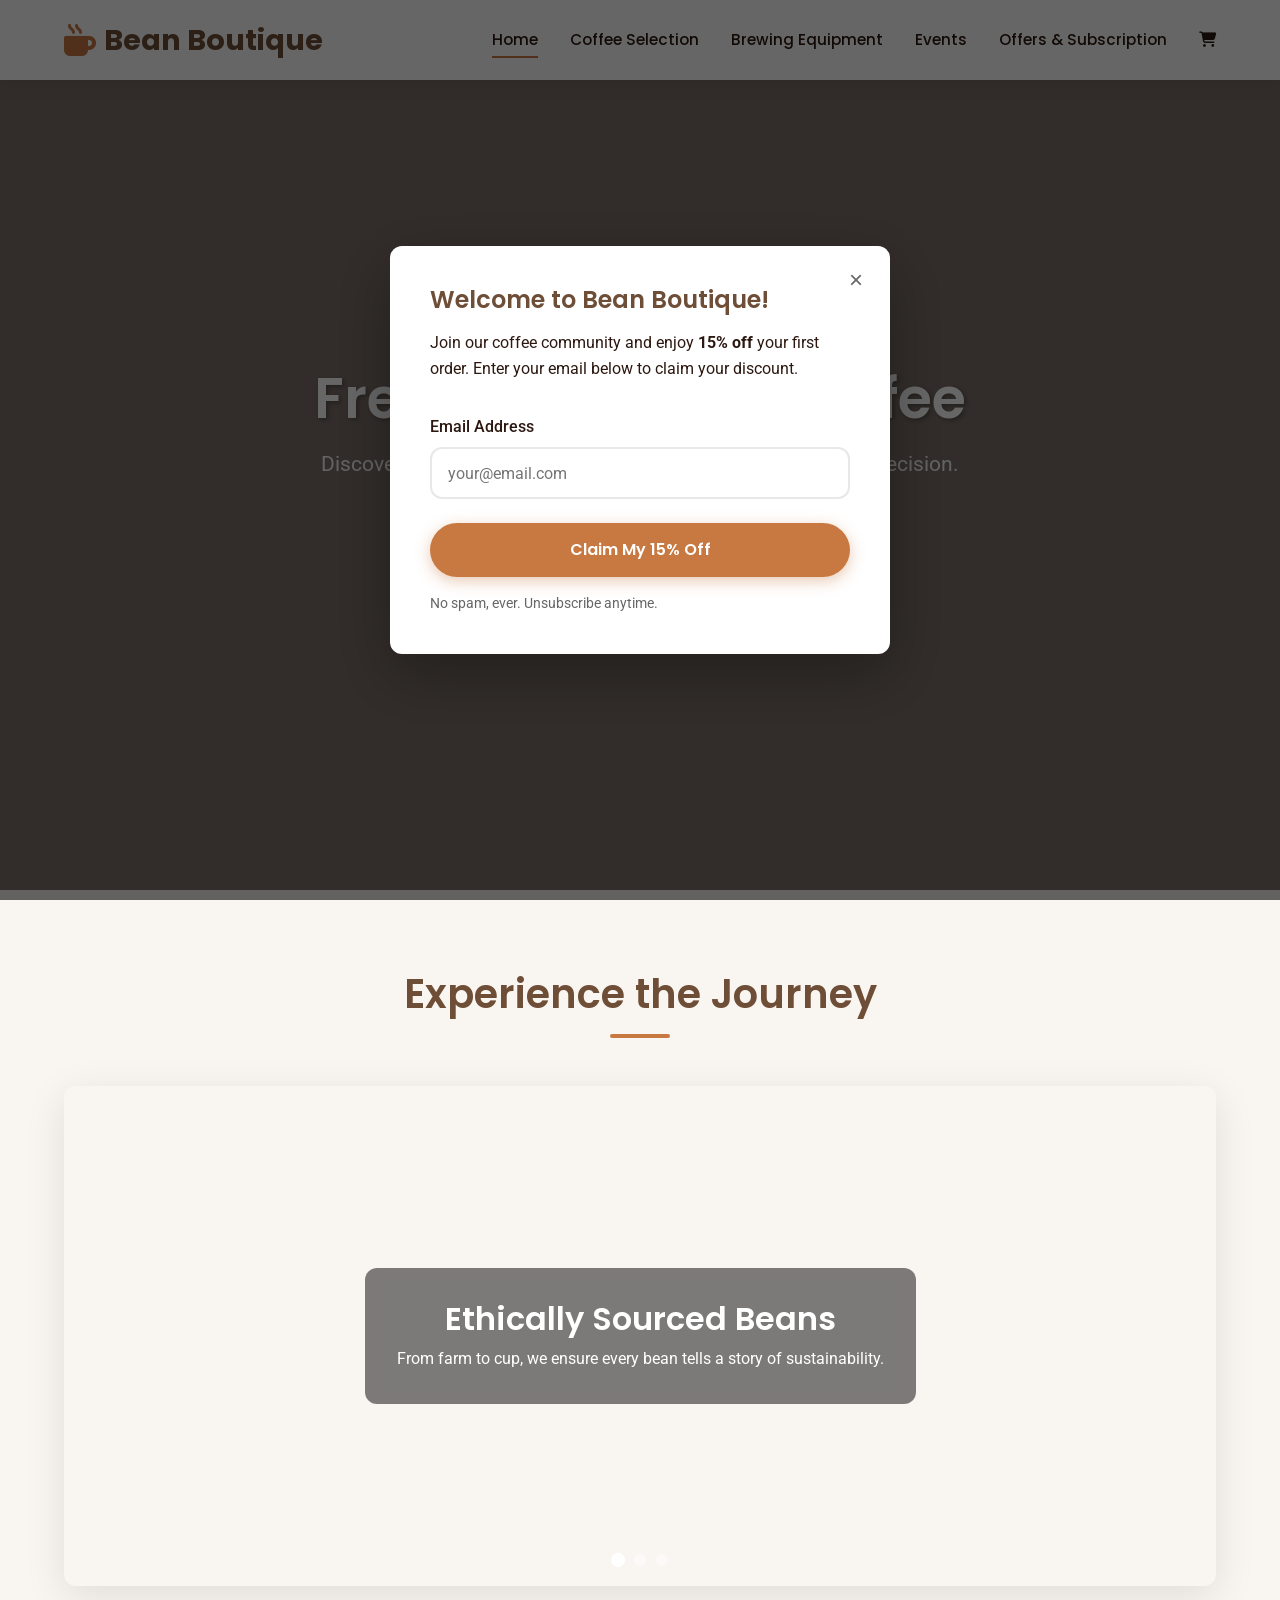
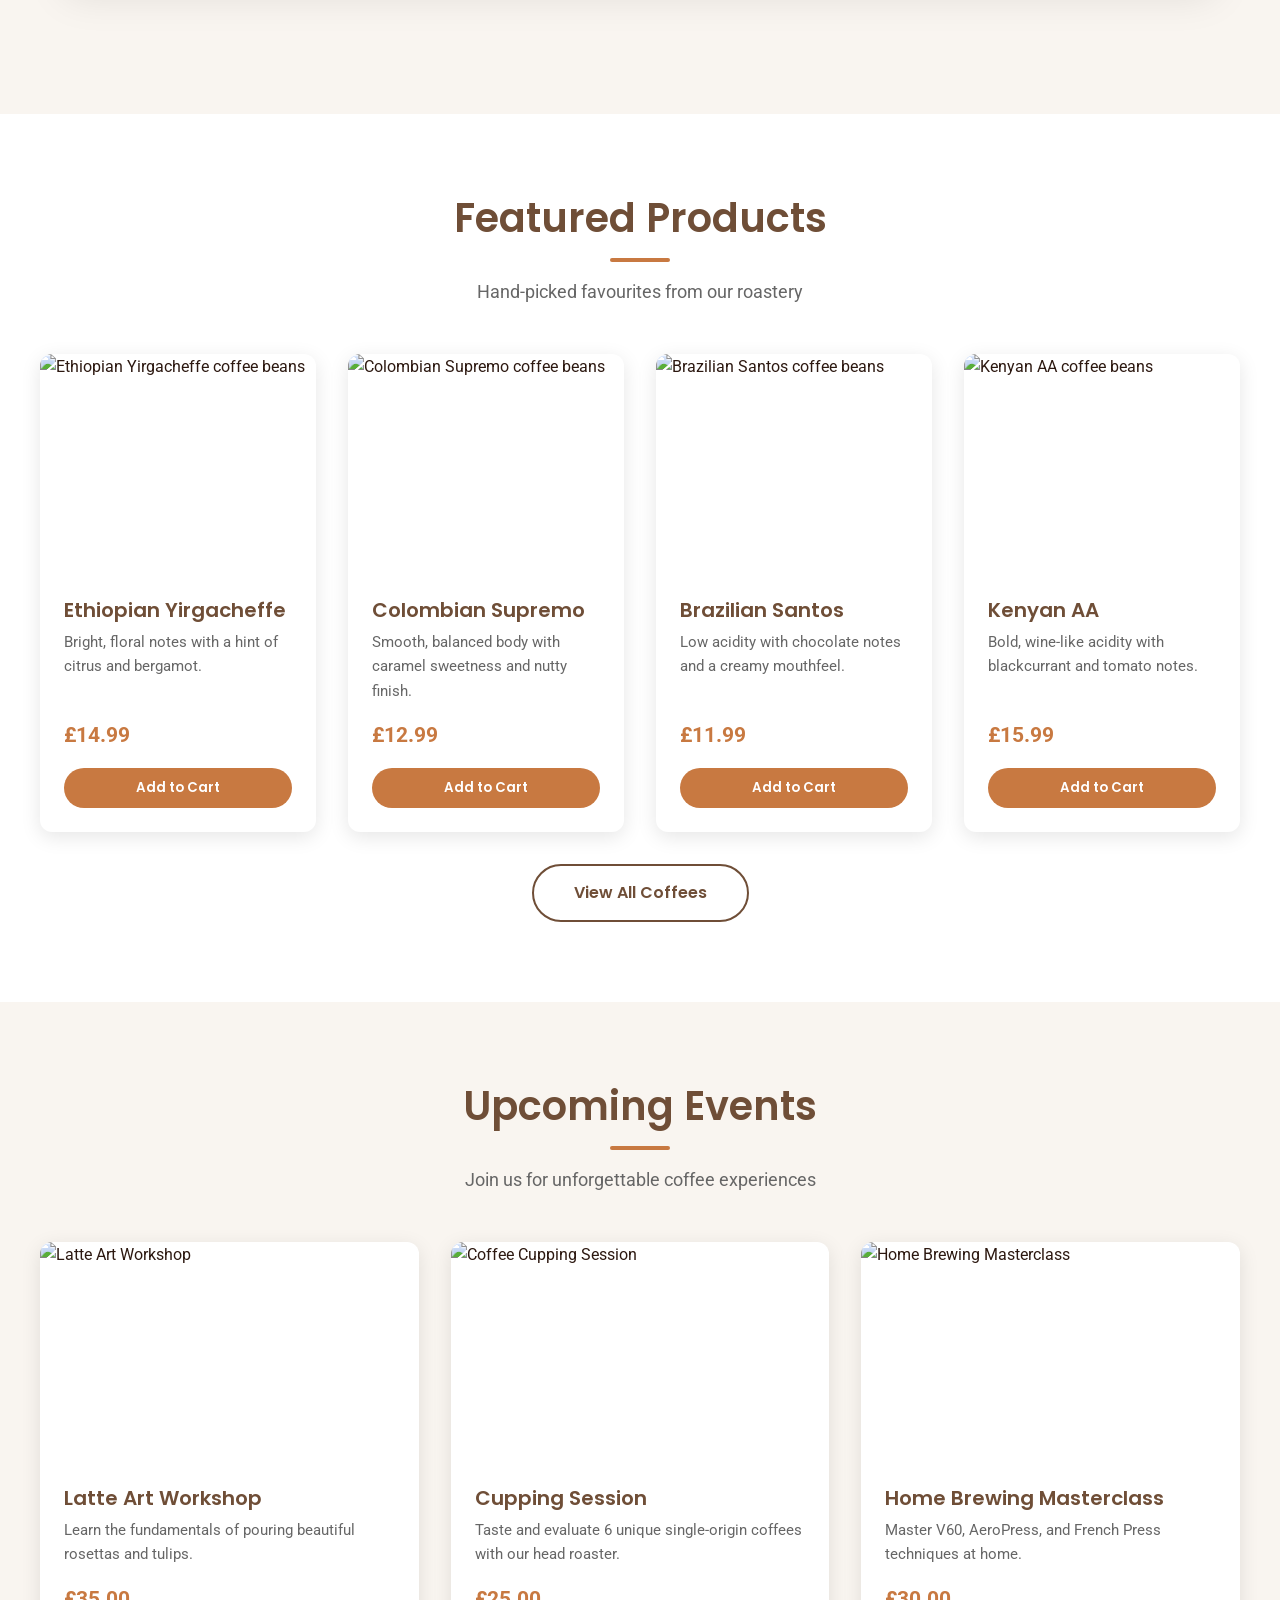
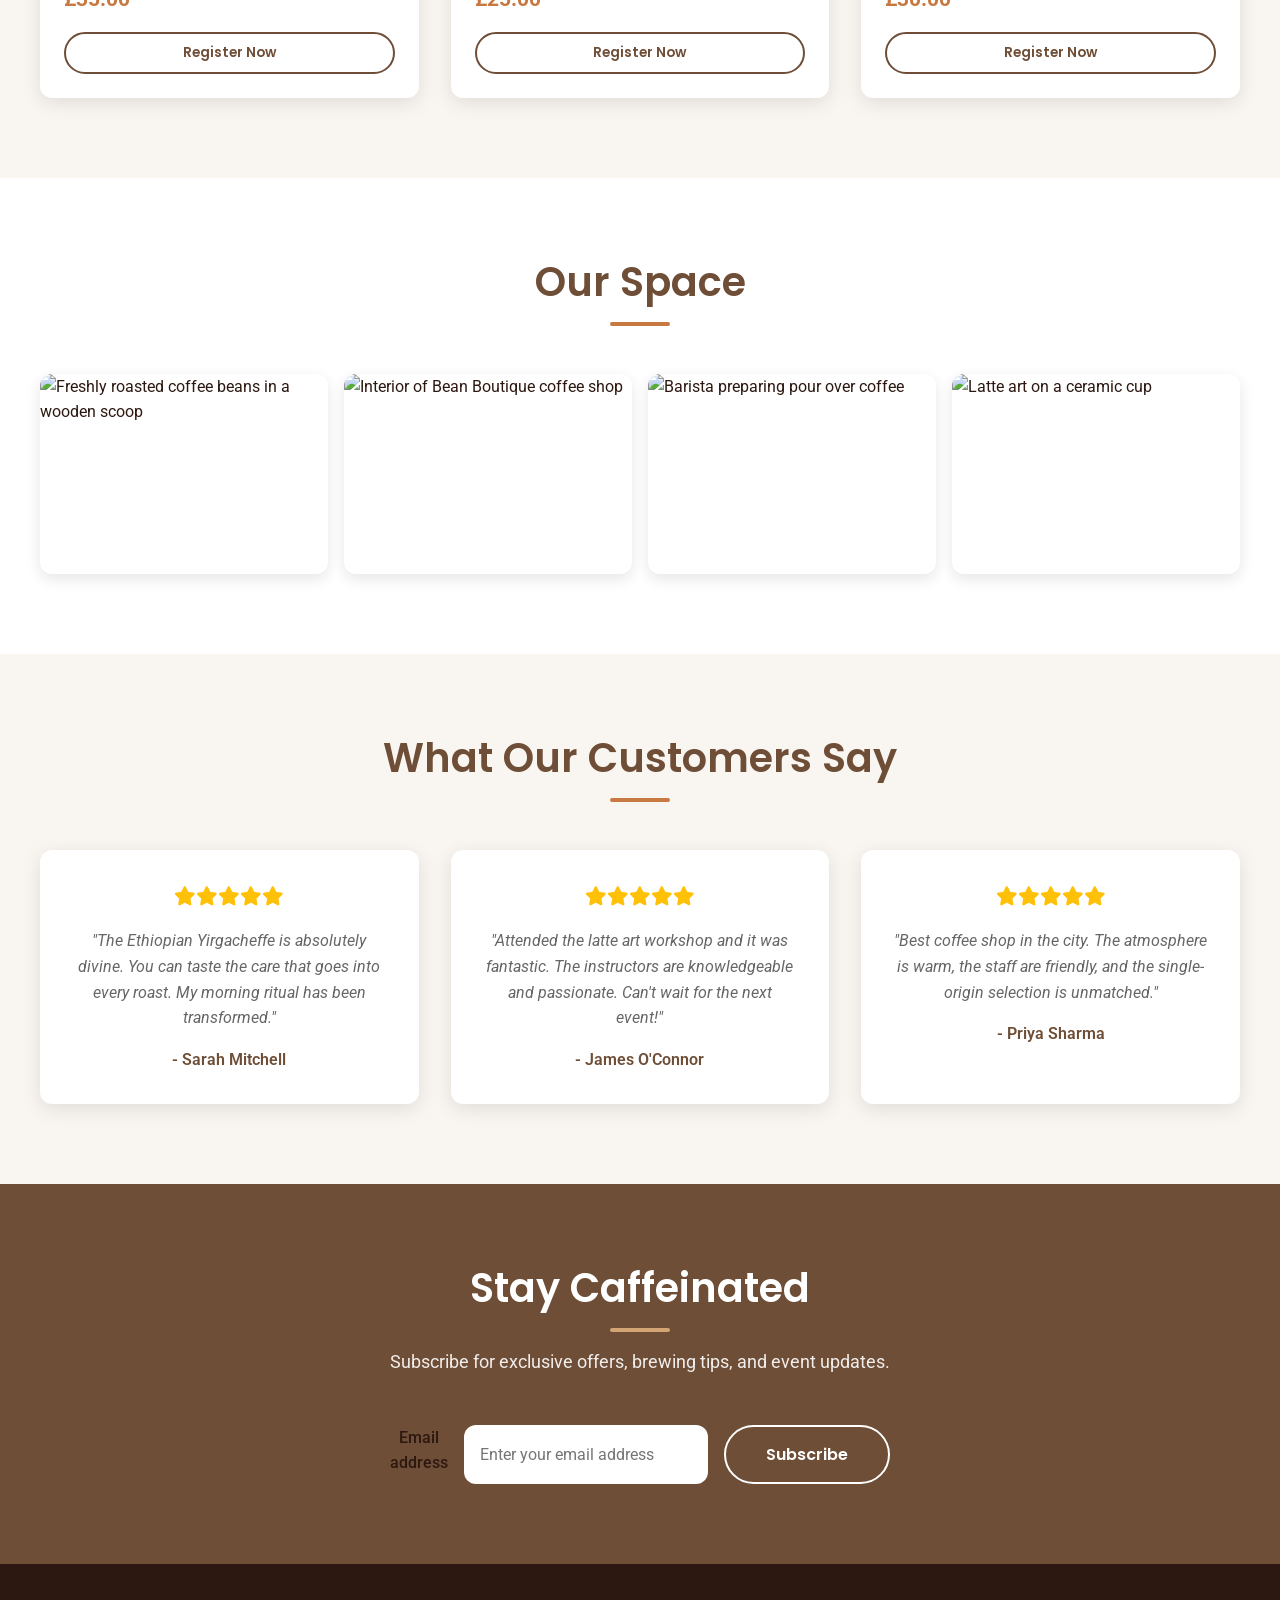
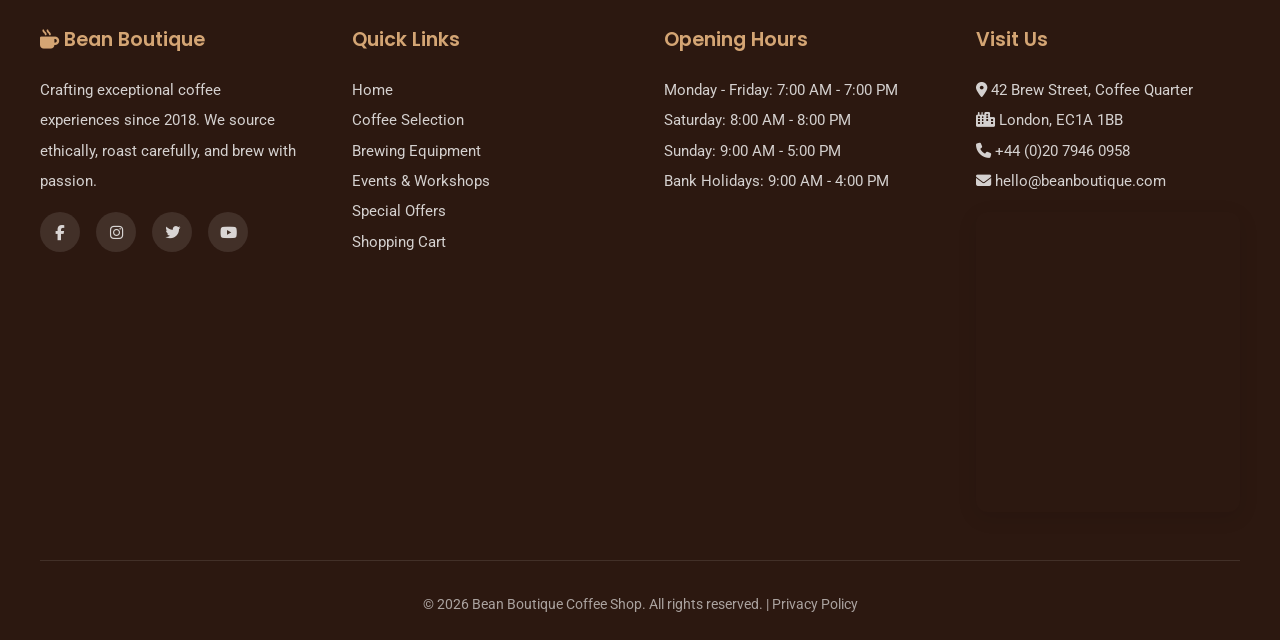
==== commit 70a53db0: "fix: update script file references from script.js to scripts.js across multiple HTML files" ====
--- a/index.html
+++ b/index.html
@@ -319,6 +319,6 @@
     <script src="https://unpkg.com/aos@2.3.1/dist/aos.js"></script>
     
     <!-- External JavaScript -->
-    <script src="js/script.js"></script>
+    <script src="js/scripts.js"></script>
 </body>
 </html>
--- a/css/style.css
+++ b/css/style.css
@@ -1,4 +1,3 @@
-
 /* ============================================
    BEAN BOUTIQUE COFFEE SHOP
    External Stylesheet - style.css
@@ -1136,3 +1135,4 @@
 .mb-2 { margin-bottom: 2rem; }
 .bg-white { background-color: var(--white); }
 .bg-cream { background-color: var(--bg); }
+
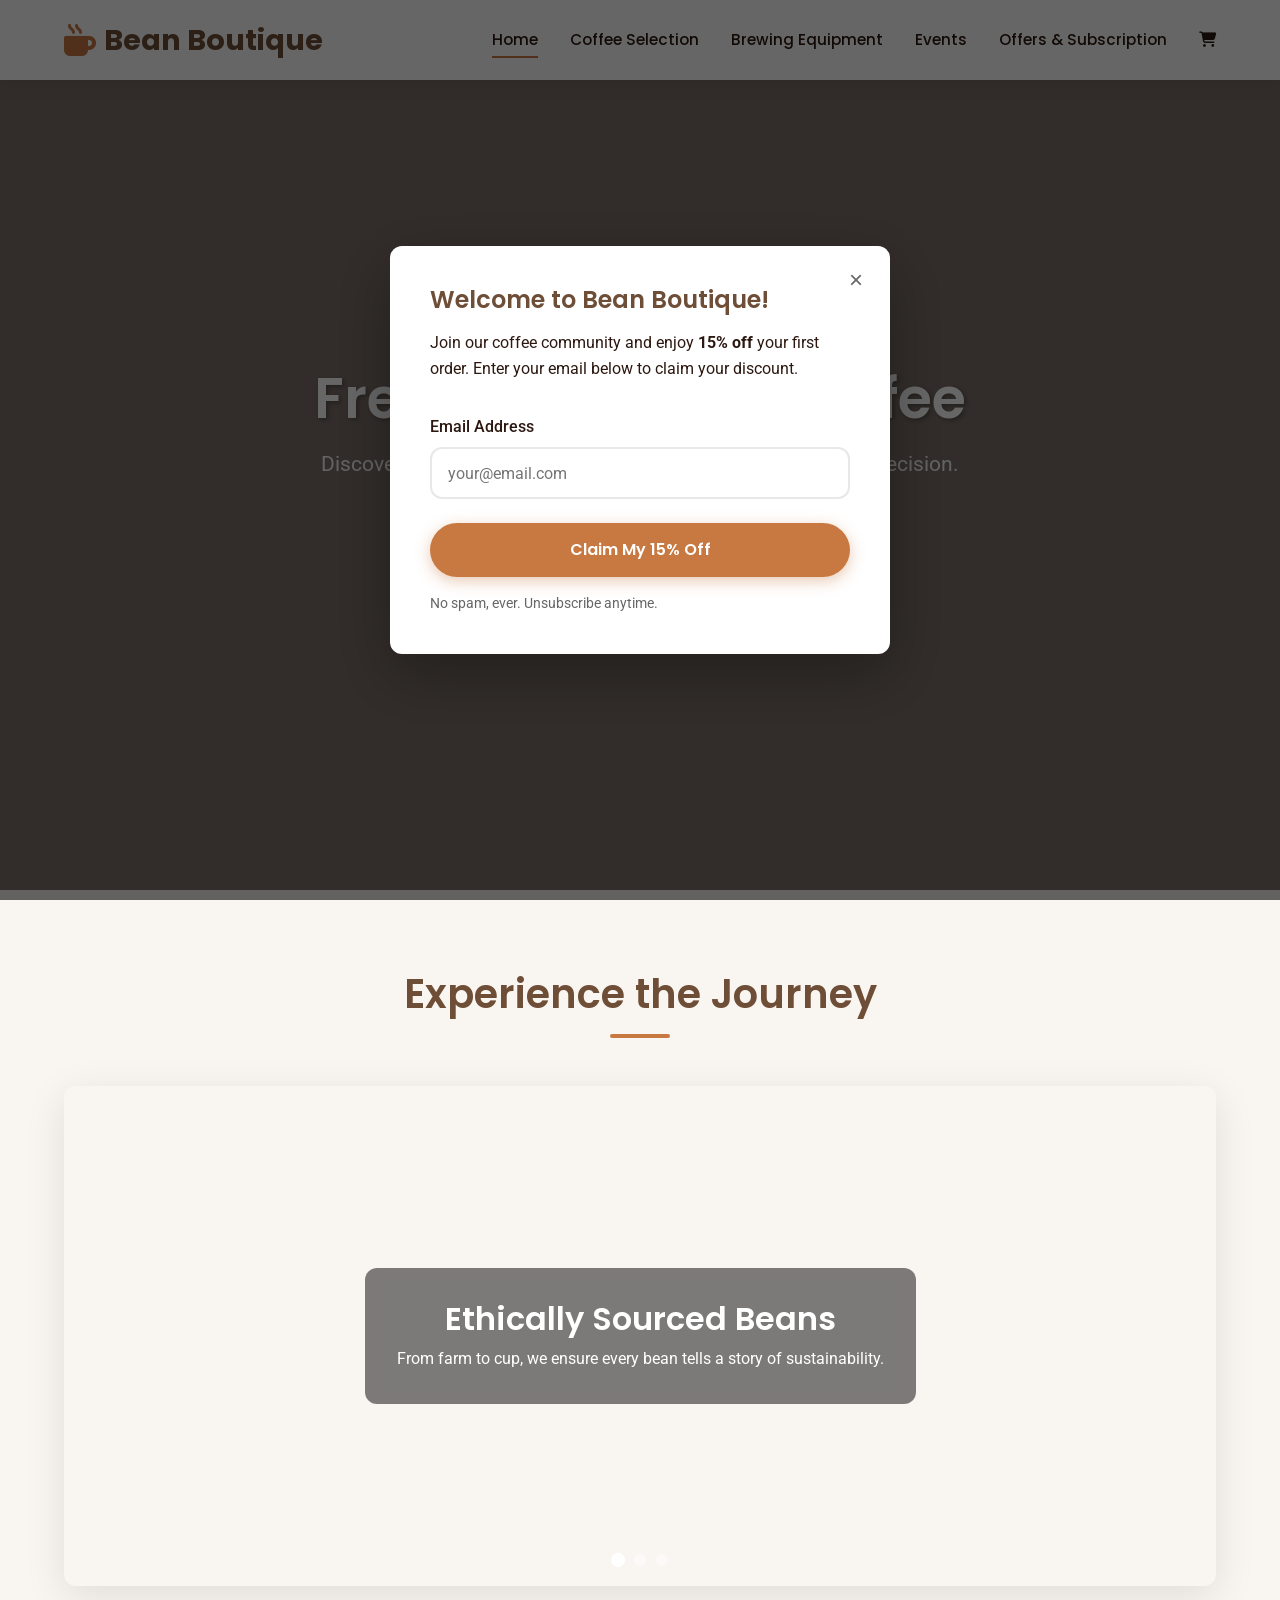
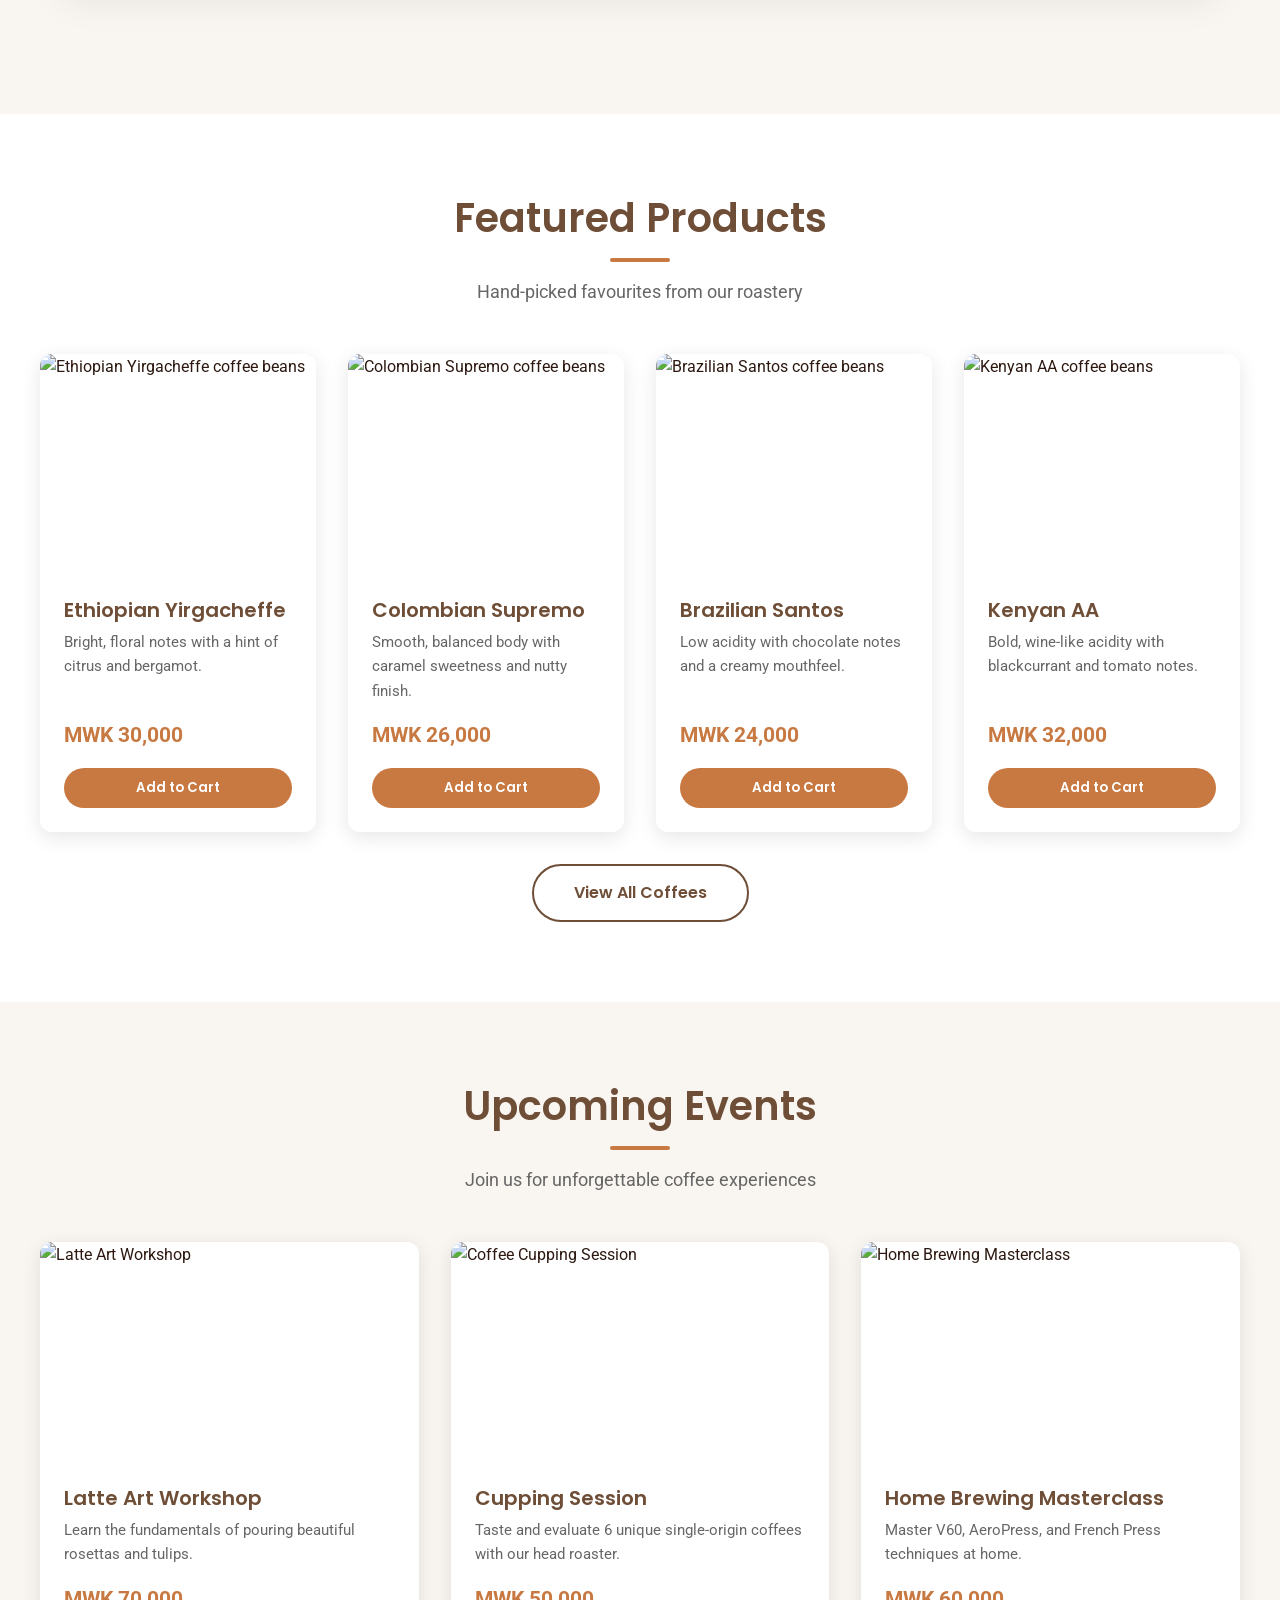
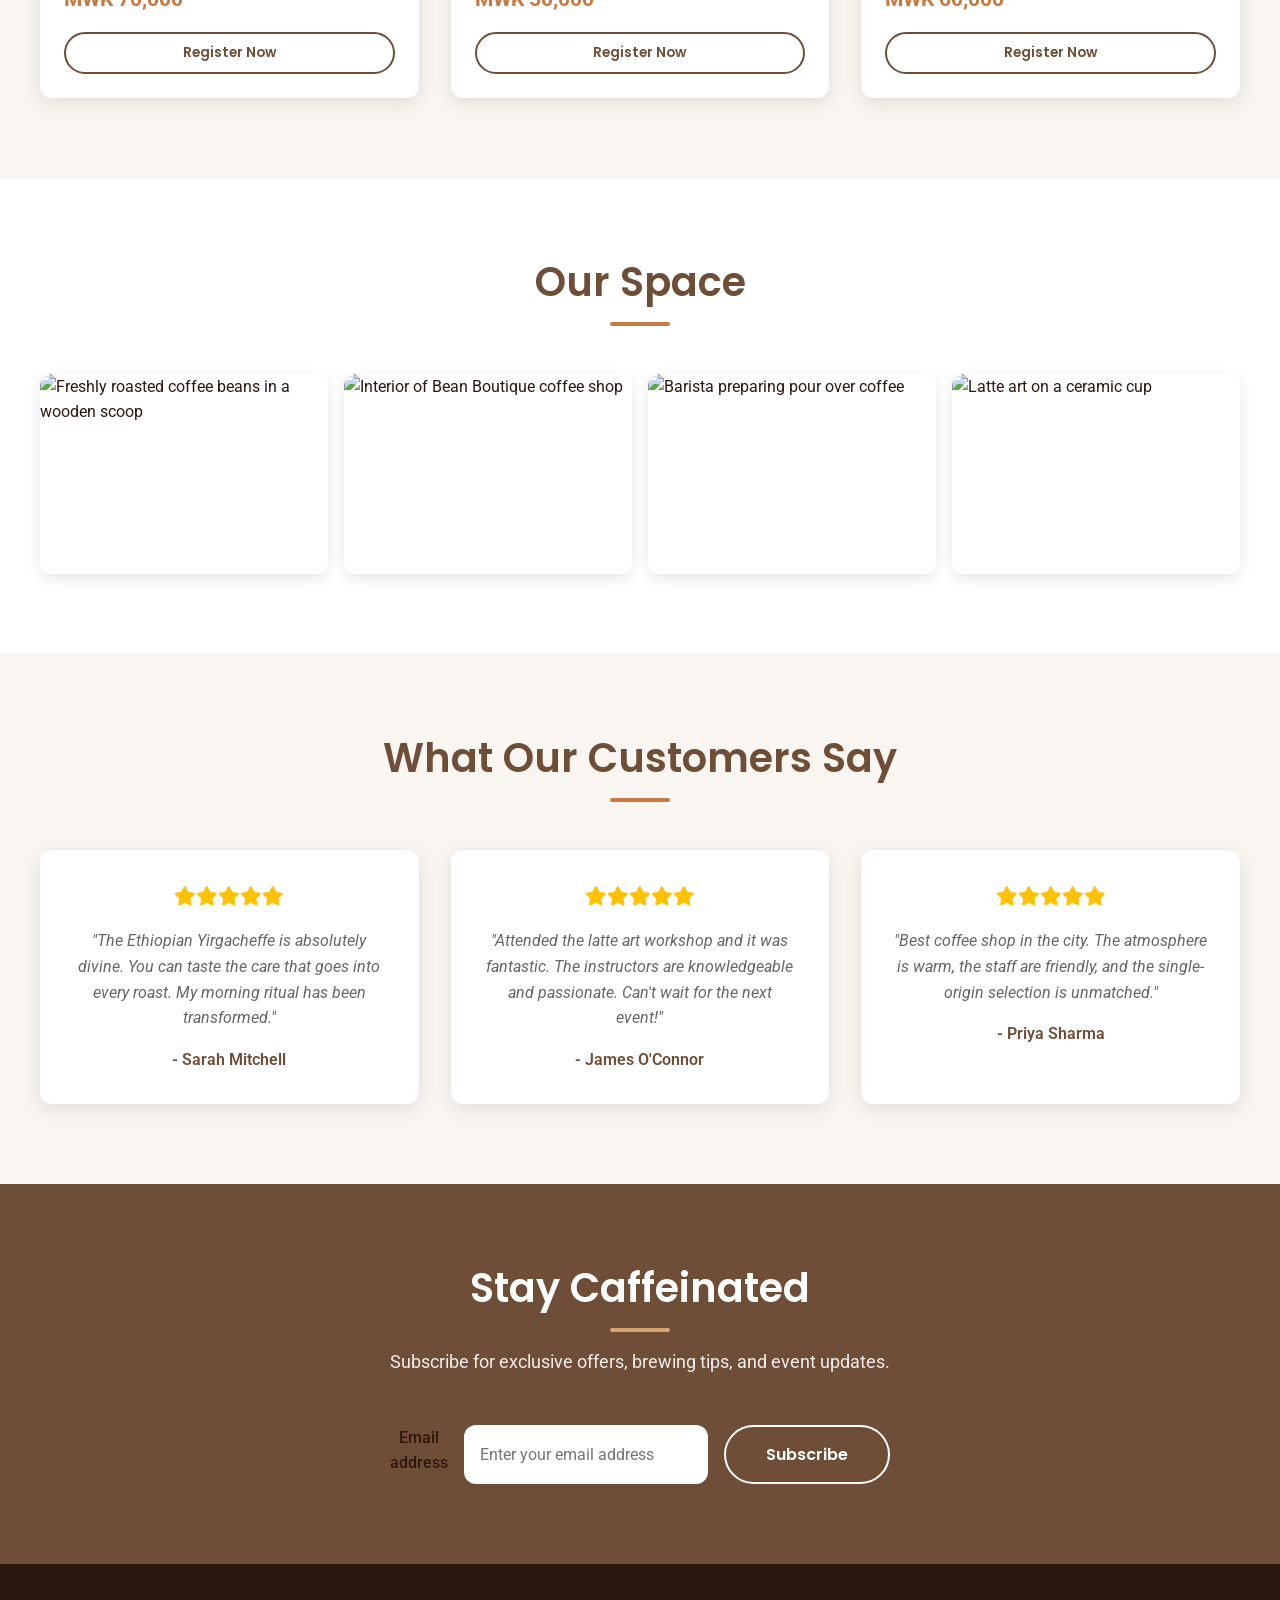
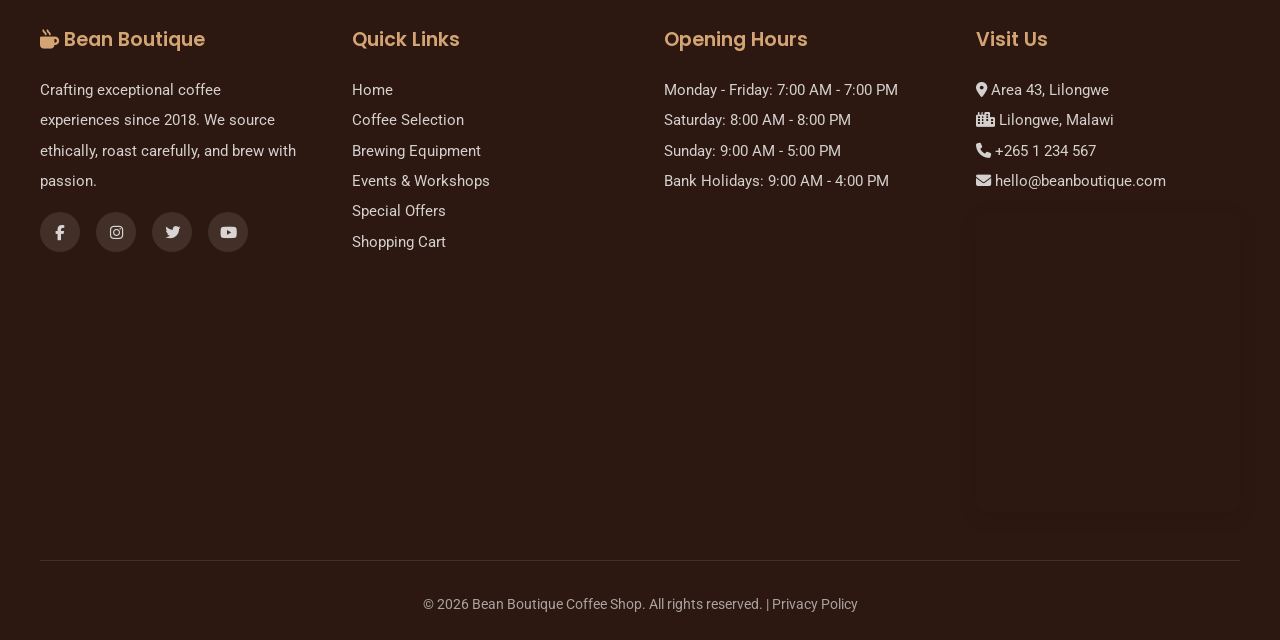
==== commit 65a03e4a: "Update pricing and location details across the website to reflect new currency (MWK) and local addre" ====
--- a/index.html
+++ b/index.html
@@ -106,8 +106,8 @@
                         <div class="card-body">
                             <h3 class="card-title">Ethiopian Yirgacheffe</h3>
                             <p class="card-text">Bright, floral notes with a hint of citrus and bergamot.</p>
-                            <p class="card-price">£14.99</p>
-                            <button class="btn-add" data-id="eth-yirg" onclick="addToCart('eth-yirg', 'Ethiopian Yirgacheffe', 14.99, 'https://images.unsplash.com/photo-1514432324607-a09d9b4aefda?w=400&q=80')">Add to Cart</button>
+                            <p class="card-price">MWK 30,000</p>
+                            <button class="btn-add" data-id="eth-yirg" onclick="addToCart('eth-yirg', 'Ethiopian Yirgacheffe', 30000, 'https://images.unsplash.com/photo-1514432324607-a09d9b4aefda?w=400&q=80')">Add to Cart</button>
                         </div>
                     </article>
                     <article class="card product-card" data-aos="fade-up" data-aos-delay="100">
@@ -115,8 +115,8 @@
                         <div class="card-body">
                             <h3 class="card-title">Colombian Supremo</h3>
                             <p class="card-text">Smooth, balanced body with caramel sweetness and nutty finish.</p>
-                            <p class="card-price">£12.99</p>
-                            <button class="btn-add" data-id="col-sup" onclick="addToCart('col-sup', 'Colombian Supremo', 12.99, 'https://images.unsplash.com/photo-1559056199-641a0ac8b55e?w=400&q=80')">Add to Cart</button>
+                            <p class="card-price">MWK 26,000</p>
+                            <button class="btn-add" data-id="col-sup" onclick="addToCart('col-sup', 'Colombian Supremo', 26000, 'https://images.unsplash.com/photo-1559056199-641a0ac8b55e?w=400&q=80')">Add to Cart</button>
                         </div>
                     </article>
                     <article class="card product-card" data-aos="fade-up" data-aos-delay="200">
@@ -124,8 +124,8 @@
                         <div class="card-body">
                             <h3 class="card-title">Brazilian Santos</h3>
                             <p class="card-text">Low acidity with chocolate notes and a creamy mouthfeel.</p>
-                            <p class="card-price">£11.99</p>
-                            <button class="btn-add" data-id="bra-san" onclick="addToCart('bra-san', 'Brazilian Santos', 11.99, 'https://images.unsplash.com/photo-1512568400610-62da28bc8a13?w=400&q=80')">Add to Cart</button>
+                            <p class="card-price">MWK 24,000</p>
+                            <button class="btn-add" data-id="bra-san" onclick="addToCart('bra-san', 'Brazilian Santos', 24000, 'https://images.unsplash.com/photo-1512568400610-62da28bc8a13?w=400&q=80')">Add to Cart</button>
                         </div>
                     </article>
                     <article class="card product-card" data-aos="fade-up" data-aos-delay="300">
@@ -133,8 +133,8 @@
                         <div class="card-body">
                             <h3 class="card-title">Kenyan AA</h3>
                             <p class="card-text">Bold, wine-like acidity with blackcurrant and tomato notes.</p>
-                            <p class="card-price">£15.99</p>
-                            <button class="btn-add" data-id="ken-aa" onclick="addToCart('ken-aa', 'Kenyan AA', 15.99, 'https://images.unsplash.com/photo-1461023058943-07fcbe16d735?w=400&q=80')">Add to Cart</button>
+                            <p class="card-price">MWK 32,000</p>
+                            <button class="btn-add" data-id="ken-aa" onclick="addToCart('ken-aa', 'Kenyan AA', 32000, 'https://images.unsplash.com/photo-1461023058943-07fcbe16d735?w=400&q=80')">Add to Cart</button>
                         </div>
                     </article>
                 </div>
@@ -155,7 +155,7 @@
                         <div class="card-body">
                             <h3 class="card-title">Latte Art Workshop</h3>
                             <p class="card-text">Learn the fundamentals of pouring beautiful rosettas and tulips.</p>
-                            <p class="card-price">£35.00</p>
+                            <p class="card-price">MWK 70,000</p>
                             <a href="events.html" class="btn btn-outline btn-small">Register Now</a>
                         </div>
                     </article>
@@ -164,7 +164,7 @@
                         <div class="card-body">
                             <h3 class="card-title">Cupping Session</h3>
                             <p class="card-text">Taste and evaluate 6 unique single-origin coffees with our head roaster.</p>
-                            <p class="card-price">£25.00</p>
+                            <p class="card-price">MWK 50,000</p>
                             <a href="events.html" class="btn btn-outline btn-small">Register Now</a>
                         </div>
                     </article>
@@ -173,7 +173,7 @@
                         <div class="card-body">
                             <h3 class="card-title">Home Brewing Masterclass</h3>
                             <p class="card-text">Master V60, AeroPress, and French Press techniques at home.</p>
-                            <p class="card-price">£30.00</p>
+                            <p class="card-price">MWK 60,000</p>
                             <a href="events.html" class="btn btn-outline btn-small">Register Now</a>
                         </div>
                     </article>
@@ -277,14 +277,14 @@
             </div>
             <div class="footer-col">
                 <h3>Visit Us</h3>
-                <p><i class="fas fa-map-marker-alt"></i> 42 Brew Street, Coffee Quarter</p>
-                <p><i class="fas fa-city"></i> London, EC1A 1BB</p>
-                <p><i class="fas fa-phone"></i> +44 (0)20 7946 0958</p>
+                <p><i class="fas fa-map-marker-alt"></i> Area 43, Lilongwe</p>
+                <p><i class="fas fa-city"></i> Lilongwe, Malawi</p>
+                <p><i class="fas fa-phone"></i> +265 1 234 567</p>
                 <p><i class="fas fa-envelope"></i> hello@beanboutique.com</p>
                 <!-- Google Maps Plugin -->
                 <div class="map-container">
                     <iframe 
-                        src="https://www.google.com/maps/embed?pb=!1m18!1m12!1m3!1d2482.432383990807!2d-0.127758384229327!3d51.50735097963553!2m3!1f0!2f0!3f0!3m2!1i1024!2i768!4f13.1!3m3!1m2!1s0x487604c38c8cd1d9%3A0xb78f2474b9a45aa9!2sLondon!5e0!3m2!1sen!2suk!4v1699999999999!5m2!1sen!2suk" 
+                        src="https://www.google.com/maps/embed?pb=!1m18!1m12!1m3!1d30834.123456!2d33.7741!3d-13.9626!2m3!1f0!2f0!3f0!3m2!1i1024!2i768!4f13.1!3m3!1m2!1s0x1921a6c5b8c5e6b7%3A0x123456789abcdef!2sLilongwe!5e0!3m2!1sen!2smw!4v1700000000" 
                         allowfullscreen="" 
                         loading="lazy" 
                         referrerpolicy="no-referrer-when-downgrade"
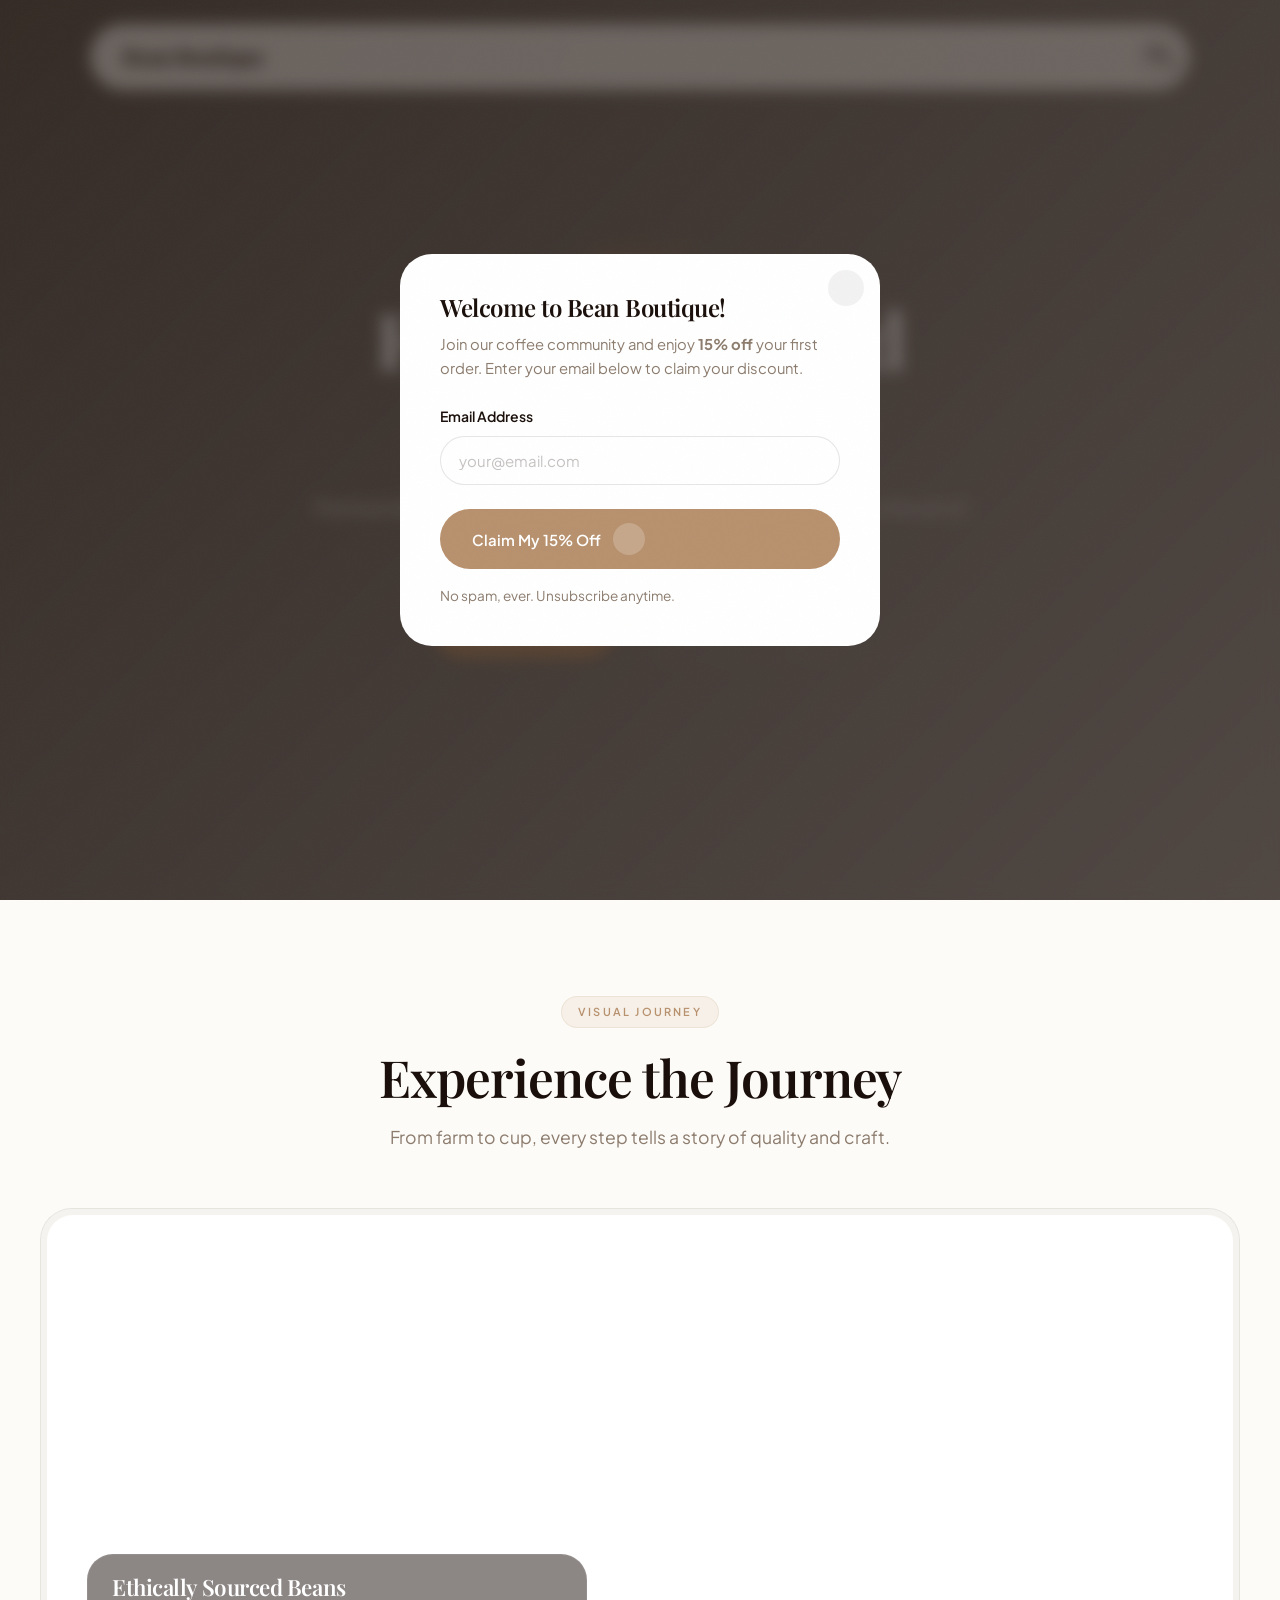
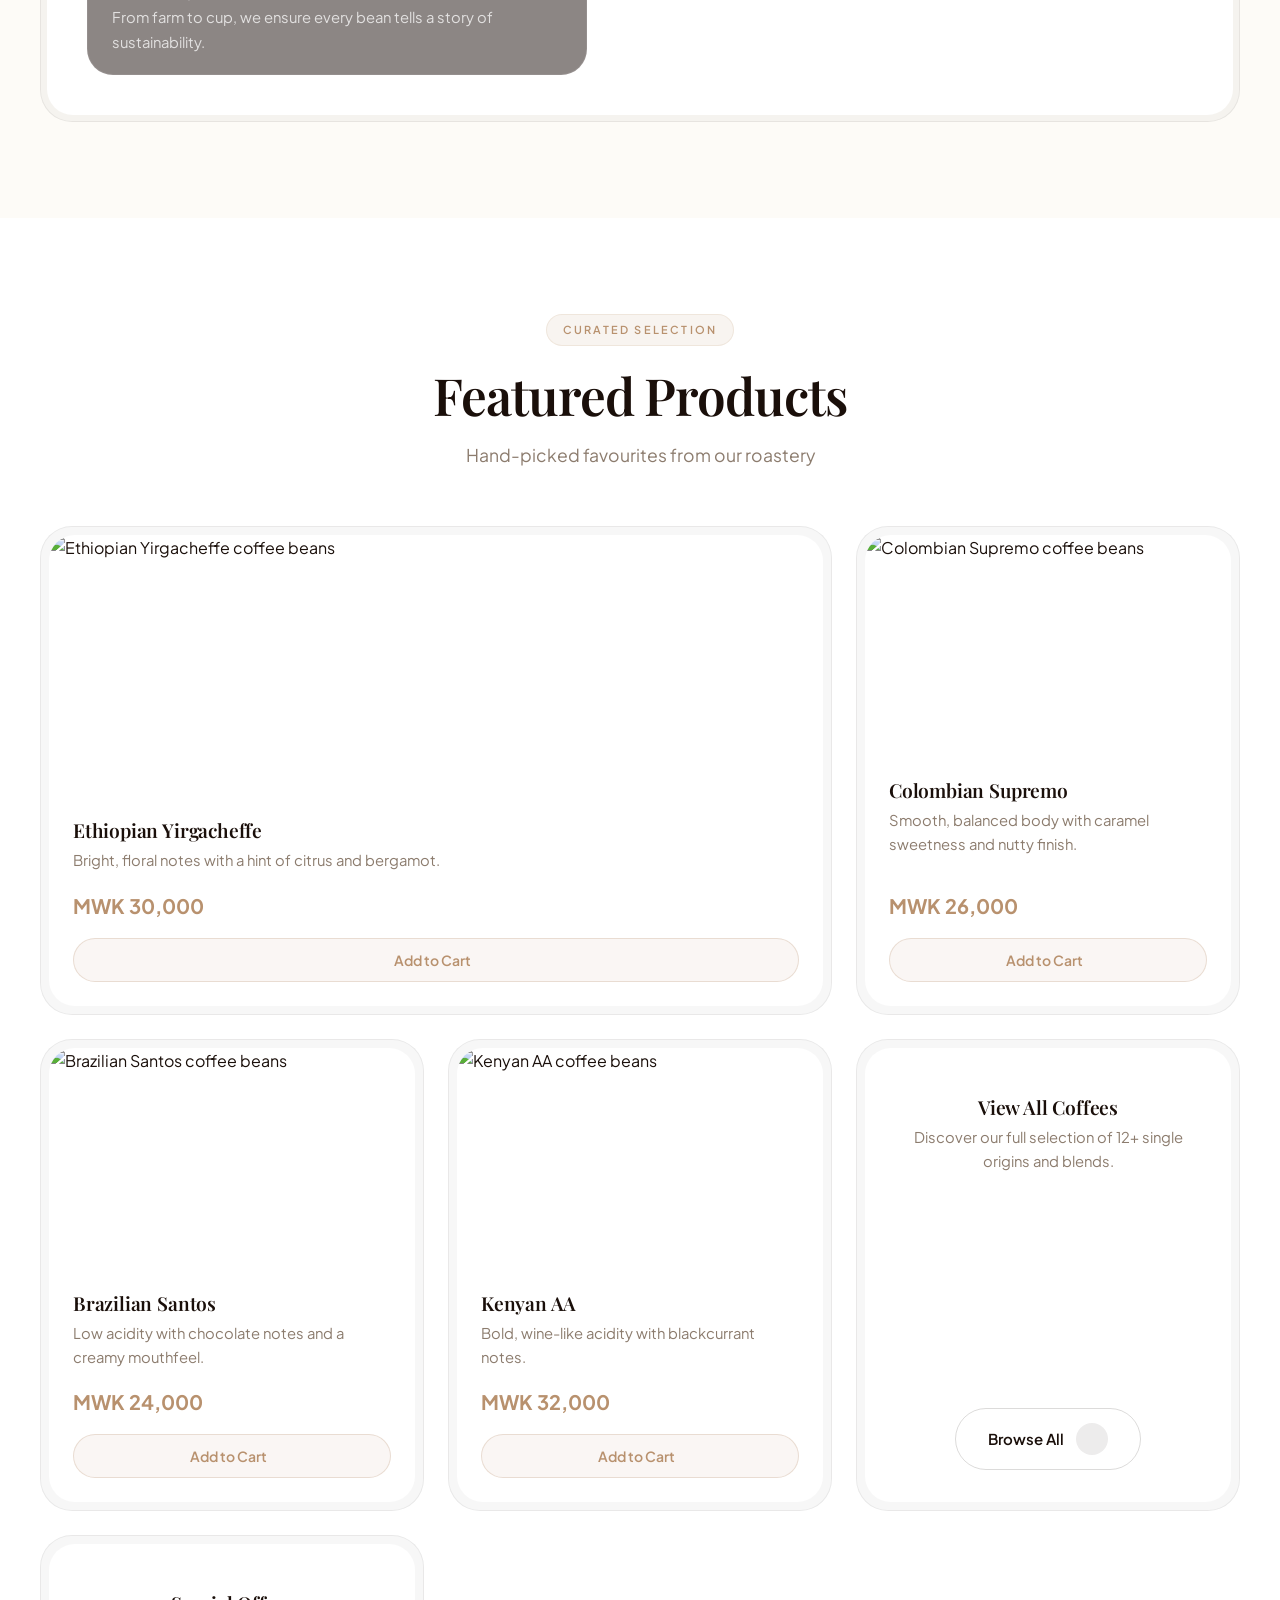
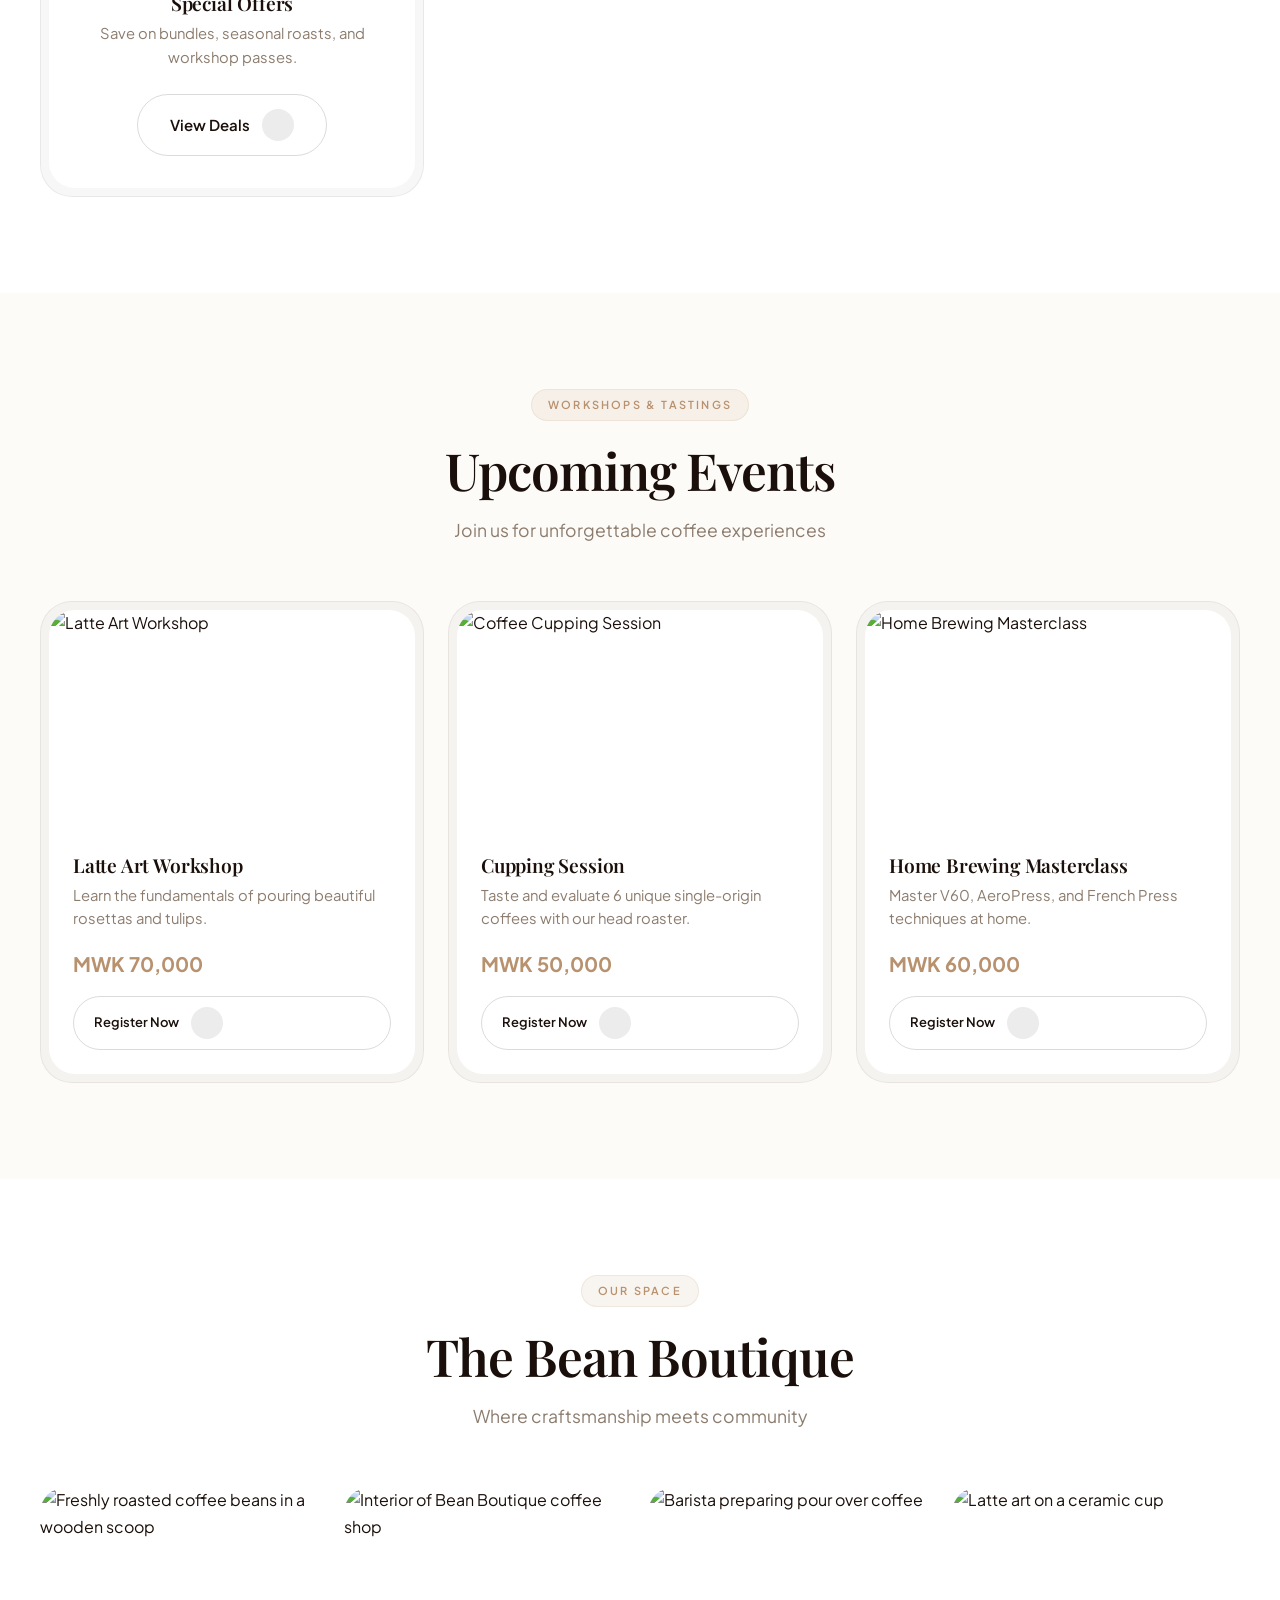
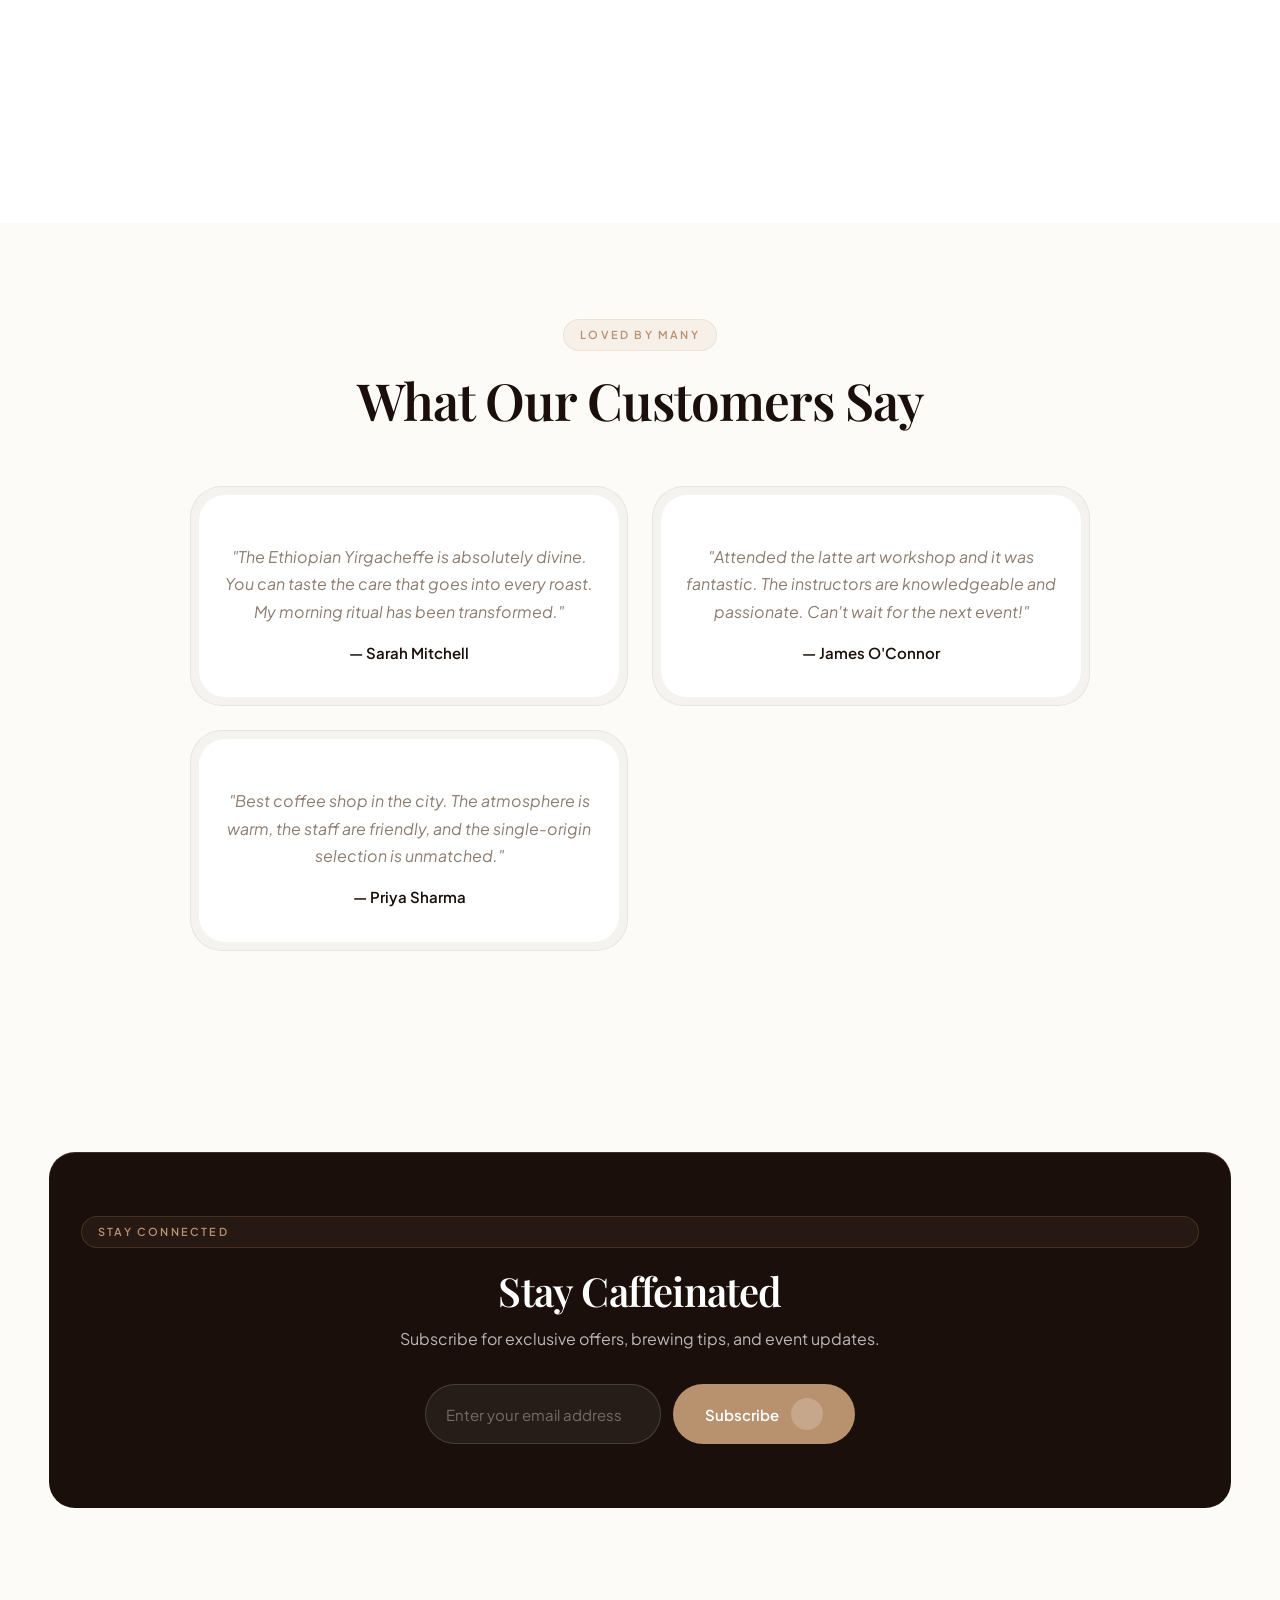
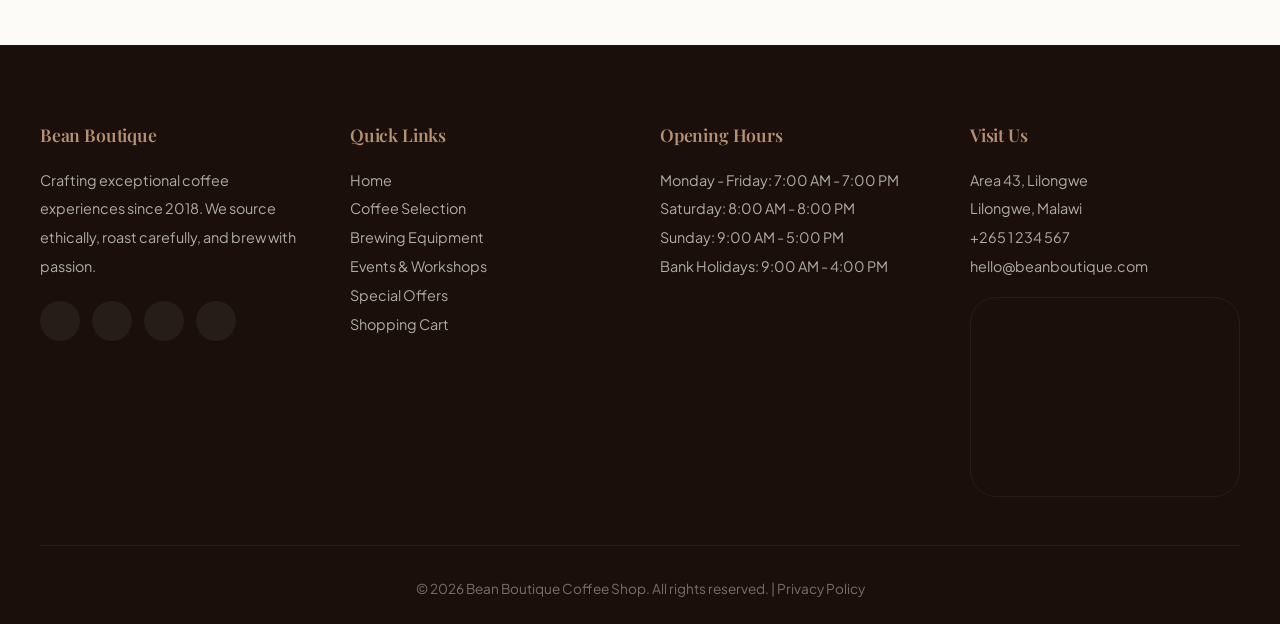
==== commit c36c6531: "Refactor offers.html: Update header navigation, enhance hero section, and redesign special offers an" ====
--- a/index.html
+++ b/index.html
@@ -1,324 +1,362 @@
 <!DOCTYPE html>
 <html lang="en">
 <head>
-    <meta charset="UTF-8">
-    <meta name="viewport" content="width=device-width, initial-scale=1.0">
-    <meta name="description" content="Bean Boutique - Premium artisan coffee shop offering unique blends, brewing equipment, and coffee events.">
-    <title>Bean Boutique | Artisan Coffee Shop</title>
-    
-    <!-- Google Fonts -->
-    <link rel="preconnect" href="https://fonts.googleapis.com">
-    <link rel="preconnect" href="https://fonts.gstatic.com" crossorigin>
-    <link href="https://fonts.googleapis.com/css2?family=Poppins:wght@300;400;500;600;700&family=Roboto:wght@300;400;500;700&display=swap" rel="stylesheet">
-    
-    <!-- Font Awesome Plugin -->
-    <link rel="stylesheet" href="https://cdnjs.cloudflare.com/ajax/libs/font-awesome/6.4.2/css/all.min.css">
-    
-    <!-- AOS Animation Plugin -->
-    <link href="https://unpkg.com/aos@2.3.1/dist/aos.css" rel="stylesheet">
-    
-    <!-- External CSS -->
-    <link rel="stylesheet" href="css/style.css">
+  <meta charset="UTF-8">
+  <meta name="viewport" content="width=device-width, initial-scale=1.0">
+  <meta name="description" content="Bean Boutique - Premium artisan coffee shop offering unique blends, brewing equipment, and coffee events.">
+  <title>Bean Boutique | Artisan Coffee Shop</title>
+  <link rel="preconnect" href="https://fonts.googleapis.com">
+  <link rel="preconnect" href="https://fonts.gstatic.com" crossorigin>
+  <link href="https://fonts.googleapis.com/css2?family=Playfair+Display:wght@500;600;700&family=Plus+Jakarta+Sans:wght@400;500;600;700&display=swap" rel="stylesheet">
+  <link rel="stylesheet" href="https://cdnjs.cloudflare.com/ajax/libs/phosphor-icons/1.4.2/css/phosphor.min.css">
+  <link rel="stylesheet" href="css/style.css">
 </head>
 <body>
 
-    <!-- Header & Navigation -->
-    <header>
-        <div class="nav-container">
-            <a href="index.html" class="logo" aria-label="Bean Boutique Home">
-                <i class="fas fa-mug-hot"></i>
-                Bean Boutique
-            </a>
-            <button class="hamburger" aria-label="Toggle navigation menu" aria-expanded="false">
-                <span></span>
-                <span></span>
-                <span></span>
-            </button>
-            <nav>
-                <ul>
-                    <li><a href="index.html" class="active">Home</a></li>
-                    <li><a href="coffee.html">Coffee Selection</a></li>
-                    <li><a href="equipment.html">Brewing Equipment</a></li>
-                    <li><a href="events.html">Events</a></li>
-                    <li><a href="offers.html">Offers & Subscription</a></li>
-                    <li>
-                        <a href="cart.html" class="cart-icon" aria-label="Shopping Cart">
-                            <i class="fas fa-shopping-cart"></i>
-                            <span class="cart-count" style="display: none;">0</span>
-                        </a>
-                    </li>
-                </ul>
-            </nav>
-        </div>
-    </header>
-
-    <main>
-        <!-- Hero Section -->
-        <section class="hero" aria-label="Welcome banner">
-            <div class="hero-bg"></div>
-            <div class="hero-overlay"></div>
-            <div class="hero-content">
-                <h1>Freshly Roasted Coffee</h1>
-                <p>Discover Premium Coffee Blends crafted with passion and precision. Experience the art of coffee in every cup.</p>
-                <a href="coffee.html" class="btn btn-primary">Shop Now</a>
-                <a href="events.html" class="btn btn-secondary">Explore Events</a>
-            </div>
-        </section>
-
-        <!-- Slideshow Section -->
-        <section class="container" data-aos="fade-up">
-            <h2 class="section-title">Experience the Journey</h2>
+  <!-- FLUID ISLAND NAV -->
+  <header class="nav-island">
+    <div class="nav-shell" id="navShell">
+      <a href="index.html" class="logo"><i class="ph ph-coffee"></i> Bean Boutique</a>
+      <button class="hamburger" aria-label="Toggle menu">
+        <span></span>
+        <span></span>
+        <span></span>
+      </button>
+    </div>
+  </header>
+
+  <!-- NAV OVERLAY -->
+  <div class="nav-overlay" id="navOverlay">
+    <ul class="nav-list">
+      <li><a href="index.html" class="active">Home</a></li>
+      <li><a href="coffee.html">Coffee Selection</a></li>
+      <li><a href="equipment.html">Brewing Equipment</a></li>
+      <li><a href="events.html">Events</a></li>
+      <li><a href="offers.html">Offers &amp; Subscription</a></li>
+      <li><a href="cart.html">Cart <span class="cart-count" style="display:none; font-size:0.5em; vertical-align:super;">0</span></a></li>
+    </ul>
+  </div>
+
+  <main>
+    <!-- HERO -->
+    <section class="hero" aria-label="Welcome banner">
+      <div class="hero-bg" style="background-image: url('https://images.unsplash.com/photo-1497935586351-b67a49e012bf?w=1920&q=80');"></div>
+      <div class="hero-overlay"></div>
+      <div class="hero-content reveal visible">
+        <span class="eyebrow">Since 2018</span>
+        <h1>Freshly Roasted<br>Coffee</h1>
+        <p>Premium blends crafted with passion and precision. Experience the art of coffee in every cup.</p>
+        <div style="display:flex; gap:1rem; justify-content:center; flex-wrap:wrap;">
+          <a href="coffee.html" class="btn btn-primary">Shop Now <span class="btn-icon"><i class="ph ph-arrow-up-right"></i></span></a>
+          <a href="events.html" class="btn btn-secondary">Explore Events <span class="btn-icon"><i class="ph ph-arrow-up-right"></i></span></a>
+        </div>
+      </div>
+    </section>
+
+    <!-- SLIDESHOW -->
+    <section class="bg-cream">
+      <div class="container">
+        <div class="section-header reveal">
+          <span class="eyebrow">Visual Journey</span>
+          <h2 class="section-title">Experience the Journey</h2>
+          <p class="section-subtitle">From farm to cup, every step tells a story of quality and craft.</p>
+        </div>
+        <div class="shell reveal" style="padding:0.375rem;">
+          <div class="core" style="padding:0;">
             <div class="slideshow" role="region" aria-label="Featured images slideshow">
-                <div class="slide active" style="background-image: url('https://images.unsplash.com/photo-1447933601403-0c6688de566e?w=1200&q=80');" aria-hidden="false">
-                    <div class="slide-content">
-                        <h3>Ethically Sourced Beans</h3>
-                        <p>From farm to cup, we ensure every bean tells a story of sustainability.</p>
-                    </div>
+              <div class="slide active" style="background-image: url('https://images.unsplash.com/photo-1447933601403-0c6688de566e?w=1200&q=80');" aria-hidden="false">
+                <div class="slide-content">
+                  <h3>Ethically Sourced Beans</h3>
+                  <p>From farm to cup, we ensure every bean tells a story of sustainability.</p>
                 </div>
-                <div class="slide" style="background-image: url('https://images.unsplash.com/photo-1517080319669-955c2a4e43b7?w=1200&q=80');" aria-hidden="true">
-                    <div class="slide-content">
-                        <h3>Masterful Brewing</h3>
-                        <p>Professional equipment for the perfect extraction every time.</p>
-                    </div>
+              </div>
+              <div class="slide" style="background-image: url('https://images.unsplash.com/photo-1517080319669-955c2a4e43b7?w=1200&q=80');" aria-hidden="true">
+                <div class="slide-content">
+                  <h3>Masterful Brewing</h3>
+                  <p>Professional equipment for the perfect extraction every time.</p>
                 </div>
-                <div class="slide" style="background-image: url('https://images.unsplash.com/photo-1501339847302-ac426a4a7cbb?w=1200&q=80');" aria-hidden="true">
-                    <div class="slide-content">
-                        <h3>Community & Connection</h3>
-                        <p>Join our vibrant community of coffee enthusiasts and experts.</p>
-                    </div>
+              </div>
+              <div class="slide" style="background-image: url('https://images.unsplash.com/photo-1501339847302-ac426a4a7cbb?w=1200&q=80');" aria-hidden="true">
+                <div class="slide-content">
+                  <h3>Community &amp; Connection</h3>
+                  <p>Join our vibrant community of coffee enthusiasts and experts.</p>
                 </div>
-                <div class="slide-dots">
-                    <button class="dot active" aria-label="Slide 1"></button>
-                    <button class="dot" aria-label="Slide 2"></button>
-                    <button class="dot" aria-label="Slide 3"></button>
-                </div>
-            </div>
-        </section>
-
-        <!-- Featured Products -->
-        <section class="bg-white">
-            <div class="container">
-                <h2 class="section-title" data-aos="fade-up">Featured Products</h2>
-                <p class="section-subtitle" data-aos="fade-up">Hand-picked favourites from our roastery</p>
-                <div class="products-grid">
-                    <article class="card product-card" data-aos="fade-up" data-aos-delay="0">
-                        <img src="https://images.unsplash.com/photo-1514432324607-a09d9b4aefda?w=400&q=80" alt="Ethiopian Yirgacheffe coffee beans" class="card-img">
-                        <div class="card-body">
-                            <h3 class="card-title">Ethiopian Yirgacheffe</h3>
-                            <p class="card-text">Bright, floral notes with a hint of citrus and bergamot.</p>
-                            <p class="card-price">MWK 30,000</p>
-                            <button class="btn-add" data-id="eth-yirg" onclick="addToCart('eth-yirg', 'Ethiopian Yirgacheffe', 30000, 'https://images.unsplash.com/photo-1514432324607-a09d9b4aefda?w=400&q=80')">Add to Cart</button>
-                        </div>
-                    </article>
-                    <article class="card product-card" data-aos="fade-up" data-aos-delay="100">
-                        <img src="https://images.unsplash.com/photo-1559056199-641a0ac8b55e?w=400&q=80" alt="Colombian Supremo coffee beans" class="card-img">
-                        <div class="card-body">
-                            <h3 class="card-title">Colombian Supremo</h3>
-                            <p class="card-text">Smooth, balanced body with caramel sweetness and nutty finish.</p>
-                            <p class="card-price">MWK 26,000</p>
-                            <button class="btn-add" data-id="col-sup" onclick="addToCart('col-sup', 'Colombian Supremo', 26000, 'https://images.unsplash.com/photo-1559056199-641a0ac8b55e?w=400&q=80')">Add to Cart</button>
-                        </div>
-                    </article>
-                    <article class="card product-card" data-aos="fade-up" data-aos-delay="200">
-                        <img src="https://images.unsplash.com/photo-1512568400610-62da28bc8a13?w=400&q=80" alt="Brazilian Santos coffee beans" class="card-img">
-                        <div class="card-body">
-                            <h3 class="card-title">Brazilian Santos</h3>
-                            <p class="card-text">Low acidity with chocolate notes and a creamy mouthfeel.</p>
-                            <p class="card-price">MWK 24,000</p>
-                            <button class="btn-add" data-id="bra-san" onclick="addToCart('bra-san', 'Brazilian Santos', 24000, 'https://images.unsplash.com/photo-1512568400610-62da28bc8a13?w=400&q=80')">Add to Cart</button>
-                        </div>
-                    </article>
-                    <article class="card product-card" data-aos="fade-up" data-aos-delay="300">
-                        <img src="https://images.unsplash.com/photo-1461023058943-07fcbe16d735?w=400&q=80" alt="Kenyan AA coffee beans" class="card-img">
-                        <div class="card-body">
-                            <h3 class="card-title">Kenyan AA</h3>
-                            <p class="card-text">Bold, wine-like acidity with blackcurrant and tomato notes.</p>
-                            <p class="card-price">MWK 32,000</p>
-                            <button class="btn-add" data-id="ken-aa" onclick="addToCart('ken-aa', 'Kenyan AA', 32000, 'https://images.unsplash.com/photo-1461023058943-07fcbe16d735?w=400&q=80')">Add to Cart</button>
-                        </div>
-                    </article>
-                </div>
-                <div class="text-center mt-2">
-                    <a href="coffee.html" class="btn btn-outline">View All Coffees</a>
-                </div>
-            </div>
-        </section>
-
-        <!-- Featured Events -->
-        <section>
-            <div class="container">
-                <h2 class="section-title" data-aos="fade-up">Upcoming Events</h2>
-                <p class="section-subtitle" data-aos="fade-up">Join us for unforgettable coffee experiences</p>
-                <div class="card-grid">
-                    <article class="card" data-aos="fade-up" data-aos-delay="0">
-                        <img src="https://images.unsplash.com/photo-1511920170033-f8396924c348?w=400&q=80" alt="Latte Art Workshop" class="card-img">
-                        <div class="card-body">
-                            <h3 class="card-title">Latte Art Workshop</h3>
-                            <p class="card-text">Learn the fundamentals of pouring beautiful rosettas and tulips.</p>
-                            <p class="card-price">MWK 70,000</p>
-                            <a href="events.html" class="btn btn-outline btn-small">Register Now</a>
-                        </div>
-                    </article>
-                    <article class="card" data-aos="fade-up" data-aos-delay="100">
-                        <img src="https://images.unsplash.com/photo-1504630083234-14187a9df0f5?w=400&q=80" alt="Coffee Cupping Session" class="card-img">
-                        <div class="card-body">
-                            <h3 class="card-title">Cupping Session</h3>
-                            <p class="card-text">Taste and evaluate 6 unique single-origin coffees with our head roaster.</p>
-                            <p class="card-price">MWK 50,000</p>
-                            <a href="events.html" class="btn btn-outline btn-small">Register Now</a>
-                        </div>
-                    </article>
-                    <article class="card" data-aos="fade-up" data-aos-delay="200">
-                        <img src="https://images.unsplash.com/photo-1442512595367-42736f9e51f9?w=400&q=80" alt="Home Brewing Masterclass" class="card-img">
-                        <div class="card-body">
-                            <h3 class="card-title">Home Brewing Masterclass</h3>
-                            <p class="card-text">Master V60, AeroPress, and French Press techniques at home.</p>
-                            <p class="card-price">MWK 60,000</p>
-                            <a href="events.html" class="btn btn-outline btn-small">Register Now</a>
-                        </div>
-                    </article>
-                </div>
-            </div>
-        </section>
-
-        <!-- Gallery -->
-        <section class="bg-white">
-            <div class="container">
-                <h2 class="section-title" data-aos="fade-up">Our Space</h2>
-                <div class="gallery-grid" data-aos="fade-up">
-                    <figure class="gallery-item">
-                        <img src="https://images.unsplash.com/photo-1497935586351-b67a49e012bf?w=400&q=80" alt="Freshly roasted coffee beans in a wooden scoop">
-                    </figure>
-                    <figure class="gallery-item">
-                        <img src="https://images.unsplash.com/photo-1501339847302-ac426a4a7cbb?w=400&q=80" alt="Interior of Bean Boutique coffee shop">
-                    </figure>
-                    <figure class="gallery-item">
-                        <img src="https://images.unsplash.com/photo-1495474472287-4d71bcdd2085?w=400&q=80" alt="Barista preparing pour over coffee">
-                    </figure>
-                    <figure class="gallery-item">
-                        <img src="https://images.unsplash.com/photo-1511537632536-b74c2769373f?w=400&q=80" alt="Latte art on a ceramic cup">
-                    </figure>
-                </div>
-            </div>
-        </section>
-
-        <!-- Testimonials -->
-        <section>
-            <div class="container">
-                <h2 class="section-title" data-aos="fade-up">What Our Customers Say</h2>
-                <div class="card-grid">
-                    <article class="testimonial-card" data-aos="fade-up" data-aos-delay="0">
-                        <div class="stars" aria-label="5 star rating">
-                            <i class="fas fa-star"></i><i class="fas fa-star"></i><i class="fas fa-star"></i><i class="fas fa-star"></i><i class="fas fa-star"></i>
-                        </div>
-                        <p class="testimonial-text">"The Ethiopian Yirgacheffe is absolutely divine. You can taste the care that goes into every roast. My morning ritual has been transformed."</p>
-                        <p class="testimonial-author">- Sarah Mitchell</p>
-                    </article>
-                    <article class="testimonial-card" data-aos="fade-up" data-aos-delay="100">
-                        <div class="stars" aria-label="5 star rating">
-                            <i class="fas fa-star"></i><i class="fas fa-star"></i><i class="fas fa-star"></i><i class="fas fa-star"></i><i class="fas fa-star"></i>
-                        </div>
-                        <p class="testimonial-text">"Attended the latte art workshop and it was fantastic. The instructors are knowledgeable and passionate. Can't wait for the next event!"</p>
-                        <p class="testimonial-author">- James O'Connor</p>
-                    </article>
-                    <article class="testimonial-card" data-aos="fade-up" data-aos-delay="200">
-                        <div class="stars" aria-label="5 star rating">
-                            <i class="fas fa-star"></i><i class="fas fa-star"></i><i class="fas fa-star"></i><i class="fas fa-star"></i><i class="fas fa-star"></i>
-                        </div>
-                        <p class="testimonial-text">"Best coffee shop in the city. The atmosphere is warm, the staff are friendly, and the single-origin selection is unmatched."</p>
-                        <p class="testimonial-author">- Priya Sharma</p>
-                    </article>
-                </div>
-            </div>
-        </section>
-
-        <!-- Newsletter -->
-        <section class="newsletter">
-            <div class="container">
-                <h2 class="section-title" data-aos="fade-up">Stay Caffeinated</h2>
-                <p class="section-subtitle" data-aos="fade-up" style="color: rgba(255,255,255,0.9);">Subscribe for exclusive offers, brewing tips, and event updates.</p>
-                <form class="newsletter-form" id="newsletterForm" data-aos="fade-up">
-                    <label for="newsletterEmail" class="visually-hidden">Email address</label>
-                    <input type="email" id="newsletterEmail" name="email" placeholder="Enter your email address" required aria-required="true">
-                    <button type="submit" class="btn btn-secondary">Subscribe</button>
-                </form>
-            </div>
-        </section>
-    </main>
-
-    <!-- Footer -->
-    <footer>
-        <div class="footer-grid">
-            <div class="footer-col">
-                <h3><i class="fas fa-mug-hot"></i> Bean Boutique</h3>
-                <p>Crafting exceptional coffee experiences since 2018. We source ethically, roast carefully, and brew with passion.</p>
-                <div class="footer-social">
-                    <a href="#" aria-label="Facebook"><i class="fab fa-facebook-f"></i></a>
-                    <a href="#" aria-label="Instagram"><i class="fab fa-instagram"></i></a>
-                    <a href="#" aria-label="Twitter"><i class="fab fa-twitter"></i></a>
-                    <a href="#" aria-label="YouTube"><i class="fab fa-youtube"></i></a>
-                </div>
-            </div>
-            <div class="footer-col">
-                <h3>Quick Links</h3>
-                <p><a href="index.html">Home</a></p>
-                <p><a href="coffee.html">Coffee Selection</a></p>
-                <p><a href="equipment.html">Brewing Equipment</a></p>
-                <p><a href="events.html">Events & Workshops</a></p>
-                <p><a href="offers.html">Special Offers</a></p>
-                <p><a href="cart.html">Shopping Cart</a></p>
-            </div>
-            <div class="footer-col">
-                <h3>Opening Hours</h3>
-                <p>Monday - Friday: 7:00 AM - 7:00 PM</p>
-                <p>Saturday: 8:00 AM - 8:00 PM</p>
-                <p>Sunday: 9:00 AM - 5:00 PM</p>
-                <p>Bank Holidays: 9:00 AM - 4:00 PM</p>
-            </div>
-            <div class="footer-col">
-                <h3>Visit Us</h3>
-                <p><i class="fas fa-map-marker-alt"></i> Area 43, Lilongwe</p>
-                <p><i class="fas fa-city"></i> Lilongwe, Malawi</p>
-                <p><i class="fas fa-phone"></i> +265 1 234 567</p>
-                <p><i class="fas fa-envelope"></i> hello@beanboutique.com</p>
-                <!-- Google Maps Plugin -->
-                <div class="map-container">
-                    <iframe 
-                        src="https://www.google.com/maps/embed?pb=!1m18!1m12!1m3!1d30834.123456!2d33.7741!3d-13.9626!2m3!1f0!2f0!3f0!3m2!1i1024!2i768!4f13.1!3m3!1m2!1s0x1921a6c5b8c5e6b7%3A0x123456789abcdef!2sLilongwe!5e0!3m2!1sen!2smw!4v1700000000" 
-                        allowfullscreen="" 
-                        loading="lazy" 
-                        referrerpolicy="no-referrer-when-downgrade"
-                        title="Bean Boutique location on Google Maps">
-                    </iframe>
-                </div>
-            </div>
-        </div>
-        <div class="footer-bottom">
-            <p>&copy; 2026 Bean Boutique Coffee Shop. All rights reserved. | <a href="#" style="color: rgba(255,255,255,0.6);">Privacy Policy</a></p>
-        </div>
-    </footer>
-
-    <!-- Modal Popup - First Visit Discount -->
-    <div class="modal-overlay" id="discountModal" role="dialog" aria-modal="true" aria-labelledby="modalTitle">
-        <div class="modal">
-            <button class="modal-close" aria-label="Close modal">&times;</button>
-            <h2 id="modalTitle">Welcome to Bean Boutique!</h2>
-            <p>Join our coffee community and enjoy <strong>15% off</strong> your first order. Enter your email below to claim your discount.</p>
-            <form class="mt-2">
-                <div class="form-group">
-                    <label for="modalEmail">Email Address</label>
-                    <input type="email" id="modalEmail" name="email" placeholder="your@email.com" required aria-required="true">
-                </div>
-                <button type="submit" class="btn btn-primary" style="width: 100%;">Claim My 15% Off</button>
+              </div>
+              <div class="slide-dots">
+                <button class="dot active" aria-label="Slide 1"></button>
+                <button class="dot" aria-label="Slide 2"></button>
+                <button class="dot" aria-label="Slide 3"></button>
+              </div>
+            </div>
+          </div>
+        </div>
+      </div>
+    </section>
+
+    <!-- FEATURED PRODUCTS - ASYMMETRICAL BENTO -->
+    <section class="bg-white">
+      <div class="container">
+        <div class="section-header reveal">
+          <span class="eyebrow">Curated Selection</span>
+          <h2 class="section-title">Featured Products</h2>
+          <p class="section-subtitle">Hand-picked favourites from our roastery</p>
+        </div>
+        <div class="bento-grid">
+          <article class="shell reveal reveal-delay-1">
+            <div class="core">
+              <img src="https://images.unsplash.com/photo-1514432324607-a09d9b4aefda?w=400&q=80" alt="Ethiopian Yirgacheffe coffee beans" class="core-img" style="height:260px;">
+              <div class="core-body">
+                <h3 class="core-title">Ethiopian Yirgacheffe</h3>
+                <p class="core-text">Bright, floral notes with a hint of citrus and bergamot.</p>
+                <p class="core-price">MWK 30,000</p>
+                <button class="btn-add" data-id="eth-yirg" onclick="addToCart('eth-yirg', 'Ethiopian Yirgacheffe', 30000, 'https://images.unsplash.com/photo-1514432324607-a09d9b4aefda?w=400&q=80')">Add to Cart <i class="ph ph-shopping-cart"></i></button>
+              </div>
+            </div>
+          </article>
+          <article class="shell reveal reveal-delay-2">
+            <div class="core">
+              <img src="https://images.unsplash.com/photo-1559056199-641a0ac8b55e?w=400&q=80" alt="Colombian Supremo coffee beans" class="core-img">
+              <div class="core-body">
+                <h3 class="core-title">Colombian Supremo</h3>
+                <p class="core-text">Smooth, balanced body with caramel sweetness and nutty finish.</p>
+                <p class="core-price">MWK 26,000</p>
+                <button class="btn-add" data-id="col-sup" onclick="addToCart('col-sup', 'Colombian Supremo', 26000, 'https://images.unsplash.com/photo-1559056199-641a0ac8b55e?w=400&q=80')">Add to Cart <i class="ph ph-shopping-cart"></i></button>
+              </div>
+            </div>
+          </article>
+          <article class="shell reveal reveal-delay-3">
+            <div class="core">
+              <img src="https://images.unsplash.com/photo-1512568400610-62da28bc8a13?w=400&q=80" alt="Brazilian Santos coffee beans" class="core-img">
+              <div class="core-body">
+                <h3 class="core-title">Brazilian Santos</h3>
+                <p class="core-text">Low acidity with chocolate notes and a creamy mouthfeel.</p>
+                <p class="core-price">MWK 24,000</p>
+                <button class="btn-add" data-id="bra-san" onclick="addToCart('bra-san', 'Brazilian Santos', 24000, 'https://images.unsplash.com/photo-1512568400610-62da28bc8a13?w=400&q=80')">Add to Cart <i class="ph ph-shopping-cart"></i></button>
+              </div>
+            </div>
+          </article>
+          <article class="shell reveal reveal-delay-4">
+            <div class="core">
+              <img src="https://images.unsplash.com/photo-1461023058943-07fcbe16d735?w=400&q=80" alt="Kenyan AA coffee beans" class="core-img">
+              <div class="core-body">
+                <h3 class="core-title">Kenyan AA</h3>
+                <p class="core-text">Bold, wine-like acidity with blackcurrant notes.</p>
+                <p class="core-price">MWK 32,000</p>
+                <button class="btn-add" data-id="ken-aa" onclick="addToCart('ken-aa', 'Kenyan AA', 32000, 'https://images.unsplash.com/photo-1461023058943-07fcbe16d735?w=400&q=80')">Add to Cart <i class="ph ph-shopping-cart"></i></button>
+              </div>
+            </div>
+          </article>
+          <article class="shell reveal reveal-delay-5">
+            <div class="core" style="align-items:center; justify-content:center; padding:2rem; text-align:center;">
+              <i class="ph ph-coffee" style="font-size:2.5rem; color:var(--caramel); margin-bottom:1rem;"></i>
+              <h3 class="core-title">View All Coffees</h3>
+              <p class="core-text">Discover our full selection of 12+ single origins and blends.</p>
+              <a href="coffee.html" class="btn btn-outline" style="margin-top:0.5rem;">Browse All <span class="btn-icon"><i class="ph ph-arrow-right"></i></span></a>
+            </div>
+          </article>
+          <article class="shell reveal reveal-delay-5">
+            <div class="core" style="align-items:center; justify-content:center; padding:2rem; text-align:center;">
+              <i class="ph ph-gift" style="font-size:2.5rem; color:var(--caramel); margin-bottom:1rem;"></i>
+              <h3 class="core-title">Special Offers</h3>
+              <p class="core-text">Save on bundles, seasonal roasts, and workshop passes.</p>
+              <a href="offers.html" class="btn btn-outline" style="margin-top:0.5rem;">View Deals <span class="btn-icon"><i class="ph ph-arrow-right"></i></span></a>
+            </div>
+          </article>
+        </div>
+      </div>
+    </section>
+
+    <!-- UPCOMING EVENTS -->
+    <section class="bg-cream">
+      <div class="container">
+        <div class="section-header reveal">
+          <span class="eyebrow">Workshops &amp; Tastings</span>
+          <h2 class="section-title">Upcoming Events</h2>
+          <p class="section-subtitle">Join us for unforgettable coffee experiences</p>
+        </div>
+        <div class="card-grid">
+          <article class="shell reveal reveal-delay-1">
+            <div class="core">
+              <img src="https://images.unsplash.com/photo-1511920170033-f8396924c348?w=400&q=80" alt="Latte Art Workshop" class="core-img">
+              <div class="core-body">
+                <h3 class="core-title">Latte Art Workshop</h3>
+                <p class="core-text">Learn the fundamentals of pouring beautiful rosettas and tulips.</p>
+                <p class="core-price">MWK 70,000</p>
+                <a href="events.html" class="btn btn-outline btn-small">Register Now <span class="btn-icon"><i class="ph ph-arrow-up-right"></i></span></a>
+              </div>
+            </div>
+          </article>
+          <article class="shell reveal reveal-delay-2">
+            <div class="core">
+              <img src="https://images.unsplash.com/photo-1504630083234-14187a9df0f5?w=400&q=80" alt="Coffee Cupping Session" class="core-img">
+              <div class="core-body">
+                <h3 class="core-title">Cupping Session</h3>
+                <p class="core-text">Taste and evaluate 6 unique single-origin coffees with our head roaster.</p>
+                <p class="core-price">MWK 50,000</p>
+                <a href="events.html" class="btn btn-outline btn-small">Register Now <span class="btn-icon"><i class="ph ph-arrow-up-right"></i></span></a>
+              </div>
+            </div>
+          </article>
+          <article class="shell reveal reveal-delay-3">
+            <div class="core">
+              <img src="https://images.unsplash.com/photo-1442512595367-42736f9e51f9?w=400&q=80" alt="Home Brewing Masterclass" class="core-img">
+              <div class="core-body">
+                <h3 class="core-title">Home Brewing Masterclass</h3>
+                <p class="core-text">Master V60, AeroPress, and French Press techniques at home.</p>
+                <p class="core-price">MWK 60,000</p>
+                <a href="events.html" class="btn btn-outline btn-small">Register Now <span class="btn-icon"><i class="ph ph-arrow-up-right"></i></span></a>
+              </div>
+            </div>
+          </article>
+        </div>
+      </div>
+    </section>
+
+    <!-- GALLERY -->
+    <section class="bg-white">
+      <div class="container">
+        <div class="section-header reveal">
+          <span class="eyebrow">Our Space</span>
+          <h2 class="section-title">The Bean Boutique</h2>
+          <p class="section-subtitle">Where craftsmanship meets community</p>
+        </div>
+        <div class="gallery-grid reveal">
+          <figure class="gallery-item">
+            <img src="https://images.unsplash.com/photo-1497935586351-b67a49e012bf?w=400&q=80" alt="Freshly roasted coffee beans in a wooden scoop">
+          </figure>
+          <figure class="gallery-item">
+            <img src="https://images.unsplash.com/photo-1501339847302-ac426a4a7cbb?w=400&q=80" alt="Interior of Bean Boutique coffee shop">
+          </figure>
+          <figure class="gallery-item">
+            <img src="https://images.unsplash.com/photo-1495474472287-4d71bcdd2085?w=400&q=80" alt="Barista preparing pour over coffee">
+          </figure>
+          <figure class="gallery-item">
+            <img src="https://images.unsplash.com/photo-1511537632536-b74c2769373f?w=400&q=80" alt="Latte art on a ceramic cup">
+          </figure>
+        </div>
+      </div>
+    </section>
+
+    <!-- TESTIMONIALS -->
+    <section class="bg-cream">
+      <div class="container">
+        <div class="section-header reveal">
+          <span class="eyebrow">Loved by many</span>
+          <h2 class="section-title">What Our Customers Say</h2>
+        </div>
+        <div class="card-grid" style="max-width:900px; margin:0 auto;">
+          <article class="shell reveal reveal-delay-1">
+            <div class="core testimonial-card">
+              <div class="stars">
+                <i class="ph ph-star-fill"></i><i class="ph ph-star-fill"></i><i class="ph ph-star-fill"></i><i class="ph ph-star-fill"></i><i class="ph ph-star-fill"></i>
+              </div>
+              <p class="testimonial-text">"The Ethiopian Yirgacheffe is absolutely divine. You can taste the care that goes into every roast. My morning ritual has been transformed."</p>
+              <p class="testimonial-author">— Sarah Mitchell</p>
+            </div>
+          </article>
+          <article class="shell reveal reveal-delay-2">
+            <div class="core testimonial-card">
+              <div class="stars">
+                <i class="ph ph-star-fill"></i><i class="ph ph-star-fill"></i><i class="ph ph-star-fill"></i><i class="ph ph-star-fill"></i><i class="ph ph-star-fill"></i>
+              </div>
+              <p class="testimonial-text">"Attended the latte art workshop and it was fantastic. The instructors are knowledgeable and passionate. Can't wait for the next event!"</p>
+              <p class="testimonial-author">— James O'Connor</p>
+            </div>
+          </article>
+          <article class="shell reveal reveal-delay-3">
+            <div class="core testimonial-card">
+              <div class="stars">
+                <i class="ph ph-star-fill"></i><i class="ph ph-star-fill"></i><i class="ph ph-star-fill"></i><i class="ph ph-star-fill"></i><i class="ph ph-star-fill"></i>
+              </div>
+              <p class="testimonial-text">"Best coffee shop in the city. The atmosphere is warm, the staff are friendly, and the single-origin selection is unmatched."</p>
+              <p class="testimonial-author">— Priya Sharma</p>
+            </div>
+          </article>
+        </div>
+      </div>
+    </section>
+
+    <!-- NEWSLETTER -->
+    <section class="newsletter" style="padding-bottom:8rem;">
+      <div class="container">
+        <div class="shell reveal" style="background:rgba(255,255,255,0.05); border-color:rgba(255,255,255,0.1);">
+          <div class="core" style="background:var(--espresso); padding:4rem 2rem; text-align:center;">
+            <span class="eyebrow" style="color:var(--caramel); border-color:rgba(184,145,110,0.2); background:rgba(184,145,110,0.08);">Stay Connected</span>
+            <h2 style="color:var(--pure-white); font-size:2.5rem; margin-bottom:0.75rem;">Stay Caffeinated</h2>
+            <p style="color:rgba(255,255,255,0.7); margin-bottom:2rem; max-width:480px; margin-left:auto; margin-right:auto;">Subscribe for exclusive offers, brewing tips, and event updates.</p>
+            <form class="newsletter-form" id="newsletterForm">
+              <label for="newsletterEmail" class="visually-hidden">Email address</label>
+              <input type="email" id="newsletterEmail" name="email" placeholder="Enter your email address" required aria-required="true">
+              <button type="submit" class="btn btn-primary" style="flex-shrink:0;">Subscribe <span class="btn-icon"><i class="ph ph-paper-plane-tilt"></i></span></button>
             </form>
-            <p class="mt-1" style="font-size: 0.85rem; color: var(--gray);">No spam, ever. Unsubscribe anytime.</p>
-        </div>
+          </div>
+        </div>
+      </div>
+    </section>
+  </main>
+
+  <!-- FOOTER -->
+  <footer>
+    <div class="footer-grid">
+      <div class="footer-col">
+        <h3><i class="ph ph-coffee"></i> Bean Boutique</h3>
+        <p>Crafting exceptional coffee experiences since 2018. We source ethically, roast carefully, and brew with passion.</p>
+        <div class="footer-social">
+          <a href="#" aria-label="Facebook"><i class="ph ph-facebook-logo"></i></a>
+          <a href="#" aria-label="Instagram"><i class="ph ph-instagram-logo"></i></a>
+          <a href="#" aria-label="Twitter"><i class="ph ph-twitter-logo"></i></a>
+          <a href="#" aria-label="YouTube"><i class="ph ph-youtube-logo"></i></a>
+        </div>
+      </div>
+      <div class="footer-col">
+        <h3>Quick Links</h3>
+        <p><a href="index.html">Home</a></p>
+        <p><a href="coffee.html">Coffee Selection</a></p>
+        <p><a href="equipment.html">Brewing Equipment</a></p>
+        <p><a href="events.html">Events &amp; Workshops</a></p>
+        <p><a href="offers.html">Special Offers</a></p>
+        <p><a href="cart.html">Shopping Cart</a></p>
+      </div>
+      <div class="footer-col">
+        <h3>Opening Hours</h3>
+        <p>Monday - Friday: 7:00 AM - 7:00 PM</p>
+        <p>Saturday: 8:00 AM - 8:00 PM</p>
+        <p>Sunday: 9:00 AM - 5:00 PM</p>
+        <p>Bank Holidays: 9:00 AM - 4:00 PM</p>
+      </div>
+      <div class="footer-col">
+        <h3>Visit Us</h3>
+        <p><i class="ph ph-map-pin"></i> Area 43, Lilongwe</p>
+        <p><i class="ph ph-buildings"></i> Lilongwe, Malawi</p>
+        <p><i class="ph ph-phone"></i> +265 1 234 567</p>
+        <p><i class="ph ph-envelope"></i> hello@beanboutique.com</p>
+        <div class="map-container">
+          <iframe src="https://www.google.com/maps/embed?pb=!1m18!1m12!1m3!1d30834.123456!2d33.7741!3d-13.9626!2m3!1f0!2f0!3f0!3m2!1i1024!2i768!4f13.1!3m3!1m2!1s0x1921a6c5b8c5e6b7%3A0x123456789abcdef!2sLilongwe!5e0!3m2!1sen!2smw!4v1700000000" allowfullscreen="" loading="lazy" referrerpolicy="no-referrer-when-downgrade" title="Bean Boutique location on Google Maps"></iframe>
+        </div>
+      </div>
     </div>
-
-    <!-- AOS Animation Plugin -->
-    <script src="https://unpkg.com/aos@2.3.1/dist/aos.js"></script>
-    
-    <!-- External JavaScript -->
-    <script src="js/scripts.js"></script>
+    <div class="footer-bottom">
+      <p>&copy; 2026 Bean Boutique Coffee Shop. All rights reserved. | <a href="#" style="color:rgba(255,255,255,0.4);">Privacy Policy</a></p>
+    </div>
+  </footer>
+
+  <!-- MODAL -->
+  <div class="modal-overlay" id="discountModal" role="dialog" aria-modal="true" aria-labelledby="modalTitle">
+    <div class="modal">
+      <button class="modal-close" aria-label="Close modal"><i class="ph ph-x"></i></button>
+      <h2 id="modalTitle">Welcome to Bean Boutique!</h2>
+      <p style="margin-bottom:1.5rem;">Join our coffee community and enjoy <strong>15% off</strong> your first order. Enter your email below to claim your discount.</p>
+      <form>
+        <div class="form-group">
+          <label for="modalEmail">Email Address</label>
+          <input type="email" id="modalEmail" name="email" placeholder="your@email.com" required aria-required="true">
+        </div>
+        <button type="submit" class="btn btn-primary" style="width:100%;">Claim My 15% Off <span class="btn-icon"><i class="ph ph-arrow-right"></i></span></button>
+      </form>
+      <p style="margin-top:1rem; font-size:0.85rem; color:var(--mocha);">No spam, ever. Unsubscribe anytime.</p>
+    </div>
+  </div>
+
+  <script src="js/scripts.js"></script>
 </body>
 </html>
--- a/css/style.css
+++ b/css/style.css
@@ -1,1138 +1,1452 @@
-/* ============================================
-   BEAN BOUTIQUE COFFEE SHOP
-   External Stylesheet - style.css
-   ============================================ */
-
-/* ---------- 1. RESET ---------- */
-*, *::before, *::after {
-    margin: 0;
-    padding: 0;
-    box-sizing: border-box;
-}
-
-/* ---------- 2. CSS VARIABLES ---------- */
+*,
+*::before,
+*::after {
+  margin: 0;
+  padding: 0;
+  box-sizing: border-box;
+}
+
 :root {
-    --primary: #6F4E37;
-    --secondary: #D4A574;
-    --accent: #C87941;
-    --bg: #F9F5F0;
-    --white: #FFFFFF;
-    --dark: #2C1810;
-    --gray: #666666;
-    --light-gray: #E8E8E8;
-    --shadow: rgba(0, 0, 0, 0.1);
-    --font-heading: 'Poppins', sans-serif;
-    --font-body: 'Roboto', sans-serif;
-    --transition: all 0.3s ease;
-    --radius: 12px;
-}
-
-/* ---------- 3. TYPOGRAPHY ---------- */
+  --cream: #FDFBF7;
+  --espresso: #1A0F0A;
+  --caramel: #B8916E;
+  --caramel-hover: #9A7350;
+  --mocha: #8C7C6E;
+  --pure-white: #FFFFFF;
+  --warm-stone: #F3EFE8;
+
+  --font-display: 'Playfair Display', serif;
+  --font-sans: 'Plus Jakarta Sans', -apple-system, BlinkMacSystemFont, sans-serif;
+
+  --ease-out-expo: cubic-bezier(0.19, 1, 0.22, 1);
+  --ease-spring: cubic-bezier(0.32, 0.72, 0, 1);
+  --ease-smooth: cubic-bezier(0.65, 0, 0.35, 1);
+
+  --radius-shell: 2rem;
+  --radius-core: calc(2rem - 0.375rem);
+  --radius-pill: 9999px;
+}
+
 html {
-    scroll-behavior: smooth;
-    font-size: 16px;
+  scroll-behavior: smooth;
+  -webkit-font-smoothing: antialiased;
+  -moz-osx-font-smoothing: grayscale;
 }
 
 body {
-    font-family: var(--font-body);
-    background-color: var(--bg);
-    color: var(--dark);
-    line-height: 1.6;
-    overflow-x: hidden;
-}
-
+  font-family: var(--font-sans);
+  background-color: var(--cream);
+  color: var(--espresso);
+  line-height: 1.65;
+  overflow-x: hidden;
+}
+
+img {
+  max-width: 100%;
+  height: auto;
+  display: block;
+}
+
+a {
+  text-decoration: none;
+  color: inherit;
+}
+
+::selection {
+  background: var(--caramel);
+  color: var(--pure-white);
+}
+
+/* NOISE OVERLAY — fixed, pointer-events-none */
+body::after {
+  content: '';
+  position: fixed;
+  inset: 0;
+  z-index: 9998;
+  pointer-events: none;
+  opacity: 0.025;
+  background-image: url("data:image/svg+xml,%3Csvg viewBox='0 0 256 256' xmlns='http://www.w3.org/2000/svg'%3E%3Cfilter id='n'%3E%3CfeTurbulence type='fractalNoise' baseFrequency='0.9' numOctaves='4' stitchTiles='stitch'/%3E%3C/filter%3E%3Crect width='100%25' height='100%25' filter='url(%23n)'/%3E%3C/svg%3E");
+  background-repeat: repeat;
+  background-size: 256px 256px;
+}
+
+/* ==============================
+   TYPOGRAPHY
+   ============================== */
 h1, h2, h3, h4, h5, h6 {
-    font-family: var(--font-heading);
-    font-weight: 600;
-    line-height: 1.2;
-    margin-bottom: 1rem;
-}
-
-a {
-    text-decoration: none;
-    color: inherit;
-    transition: var(--transition);
-}
-
-img {
-    max-width: 100%;
-    height: auto;
-    display: block;
-}
-
-/* ---------- 4. HEADER & NAVIGATION ---------- */
-header {
-    background-color: var(--white);
-    box-shadow: 0 2px 20px var(--shadow);
-    position: sticky;
-    top: 0;
-    z-index: 1000;
-    width: 100%;
-}
-
-.nav-container {
-    max-width: 1200px;
-    margin: 0 auto;
-    padding: 0 1.5rem;
-    display: flex;
-    justify-content: space-between;
-    align-items: center;
-    height: 80px;
+  font-family: var(--font-display);
+  font-weight: 600;
+  line-height: 1.15;
+  letter-spacing: -0.02em;
+}
+
+h1 {
+  font-size: clamp(2.8rem, 6vw, 5.5rem);
+  font-weight: 700;
+  letter-spacing: -0.03em;
+}
+
+h2 {
+  font-size: clamp(2rem, 4vw, 3.5rem);
+}
+
+h3 {
+  font-size: clamp(1.25rem, 2vw, 1.5rem);
+}
+
+.eyebrow {
+  display: inline-flex;
+  align-items: center;
+  border-radius: var(--radius-pill);
+  padding: 0.375rem 1rem;
+  font-size: 0.6875rem;
+  font-family: var(--font-sans);
+  font-weight: 600;
+  text-transform: uppercase;
+  letter-spacing: 0.2em;
+  color: var(--caramel);
+  background: rgba(184, 145, 110, 0.1);
+  border: 1px solid rgba(184, 145, 110, 0.15);
+  margin-bottom: 1.25rem;
+}
+
+/* ==============================
+   FLUID ISLAND NAV
+   ============================== */
+.nav-island {
+  position: fixed;
+  top: 0;
+  left: 0;
+  right: 0;
+  z-index: 100;
+  display: flex;
+  justify-content: center;
+  padding-top: 1.5rem;
+  pointer-events: none;
+}
+
+.nav-island > * {
+  pointer-events: auto;
+}
+
+.nav-shell {
+  display: flex;
+  align-items: center;
+  justify-content: space-between;
+  padding: 0.625rem 0.625rem 0.625rem 1.5rem;
+  background: rgba(253, 251, 247, 0.85);
+  backdrop-filter: blur(24px) saturate(1.4);
+  -webkit-backdrop-filter: blur(24px) saturate(1.4);
+  border: 1px solid rgba(26, 15, 10, 0.06);
+  border-radius: var(--radius-pill);
+  width: 90%;
+  max-width: 1100px;
+  transition: transform 0.6s var(--ease-out-expo), border-radius 0.6s var(--ease-out-expo);
+}
+
+.nav-shell.is-open {
+  border-radius: var(--radius-shell);
+  width: 90%;
+  max-width: 1100px;
 }
 
 .logo {
-    font-family: var(--font-heading);
-    font-size: 1.8rem;
-    font-weight: 700;
-    color: var(--primary);
-    display: flex;
-    align-items: center;
-    gap: 0.5rem;
+  font-family: var(--font-display);
+  font-size: 1.35rem;
+  font-weight: 700;
+  color: var(--espresso);
+  display: flex;
+  align-items: center;
+  gap: 0.5rem;
+  letter-spacing: -0.02em;
 }
 
 .logo i {
-    color: var(--accent);
-    font-size: 2rem;
-}
-
-nav ul {
-    display: flex;
-    list-style: none;
-    gap: 2rem;
-    align-items: center;
-}
-
-nav a {
-    font-family: var(--font-heading);
-    font-weight: 500;
-    font-size: 0.95rem;
-    color: var(--dark);
-    position: relative;
-    padding: 0.5rem 0;
-}
-
-nav a::after {
-    content: '';
-    position: absolute;
-    bottom: 0;
-    left: 0;
-    width: 0;
-    height: 2px;
-    background-color: var(--accent);
-    transition: var(--transition);
-}
-
-nav a:hover::after,
-nav a.active::after {
-    width: 100%;
-}
-
-nav a:hover {
-    color: var(--accent);
-}
-
-.cart-icon {
-    position: relative;
-}
-
-.cart-count {
-    position: absolute;
-    top: -8px;
-    right: -10px;
-    background-color: var(--accent);
-    color: var(--white);
-    font-size: 0.7rem;
-    width: 20px;
-    height: 20px;
-    border-radius: 50%;
-    display: flex;
-    align-items: center;
-    justify-content: center;
-    font-weight: 600;
-}
-
+  color: var(--caramel);
+  font-size: 1.25rem;
+}
+
+/* HAMBURGER MORPH */
 .hamburger {
-    display: none;
-    flex-direction: column;
-    gap: 5px;
-    cursor: pointer;
-    background: none;
-    border: none;
-    padding: 0.5rem;
+  position: relative;
+  z-index: 110;
+  display: flex;
+  flex-direction: column;
+  justify-content: center;
+  align-items: center;
+  width: 44px;
+  height: 44px;
+  background: rgba(26, 15, 10, 0.04);
+  border: none;
+  border-radius: 50%;
+  cursor: pointer;
+  gap: 5px;
+  transition: background 0.3s var(--ease-smooth);
+}
+
+.hamburger:hover {
+  background: rgba(26, 15, 10, 0.08);
 }
 
 .hamburger span {
-    display: block;
-    width: 25px;
-    height: 3px;
-    background-color: var(--dark);
-    border-radius: 3px;
-    transition: var(--transition);
-}
-
-/* ---------- 5. HERO SECTION ---------- */
+  display: block;
+  width: 18px;
+  height: 2px;
+  background: var(--espresso);
+  border-radius: 2px;
+  transition: transform 0.5s var(--ease-spring), opacity 0.3s var(--ease-smooth);
+  transform-origin: center;
+}
+
+.hamburger span:nth-child(1) {
+  width: 22px;
+}
+
+.hamburger span:nth-child(3) {
+  width: 14px;
+  align-self: flex-end;
+}
+
+.hamburger.is-active span:nth-child(1) {
+  width: 20px;
+  transform: translateY(7px) rotate(45deg);
+}
+
+.hamburger.is-active span:nth-child(2) {
+  opacity: 0;
+  transform: scaleX(0);
+}
+
+.hamburger.is-active span:nth-child(3) {
+  width: 20px;
+  transform: translateY(-7px) rotate(-45deg);
+}
+
+/* NAV OVERLAY */
+.nav-overlay {
+  position: fixed;
+  inset: 0;
+  z-index: 105;
+  display: flex;
+  align-items: center;
+  justify-content: center;
+  background: rgba(253, 251, 247, 0.92);
+  backdrop-filter: blur(48px) saturate(1.6);
+  -webkit-backdrop-filter: blur(48px) saturate(1.6);
+  opacity: 0;
+  visibility: hidden;
+  transition: opacity 0.6s var(--ease-out-expo), visibility 0.6s var(--ease-out-expo);
+}
+
+.nav-overlay.is-open {
+  opacity: 1;
+  visibility: visible;
+}
+
+.nav-list {
+  list-style: none;
+  display: flex;
+  flex-direction: column;
+  align-items: center;
+  gap: 0.75rem;
+}
+
+.nav-list li {
+  opacity: 0;
+  transform: translateY(2rem);
+  transition: transform 0.7s var(--ease-out-expo), opacity 0.7s var(--ease-out-expo);
+}
+
+.nav-overlay.is-open .nav-list li {
+  opacity: 1;
+  transform: translateY(0);
+}
+
+.nav-list li:nth-child(1) { transition-delay: 0.05s; }
+.nav-list li:nth-child(2) { transition-delay: 0.1s; }
+.nav-list li:nth-child(3) { transition-delay: 0.15s; }
+.nav-list li:nth-child(4) { transition-delay: 0.2s; }
+.nav-list li:nth-child(5) { transition-delay: 0.25s; }
+.nav-list li:nth-child(6) { transition-delay: 0.3s; }
+
+.nav-list a {
+  font-family: var(--font-display);
+  font-size: clamp(2rem, 4vw, 3rem);
+  font-weight: 600;
+  color: var(--espresso);
+  letter-spacing: -0.02em;
+  padding: 0.25rem 0.5rem;
+  position: relative;
+  transition: color 0.4s var(--ease-smooth);
+}
+
+.nav-list a::after {
+  content: '';
+  position: absolute;
+  bottom: 0;
+  left: 0.5rem;
+  right: 0.5rem;
+  height: 2px;
+  background: var(--caramel);
+  transform: scaleX(0);
+  transform-origin: left;
+  transition: transform 0.5s var(--ease-out-expo);
+}
+
+.nav-list a:hover {
+  color: var(--caramel);
+}
+
+.nav-list a:hover::after,
+.nav-list a.active::after {
+  transform: scaleX(0.6);
+}
+
+.nav-list a.active {
+  color: var(--caramel);
+}
+
+/* ==============================
+   HERO
+   ============================== */
 .hero {
-    position: relative;
-    height: 90vh;
-    min-height: 600px;
-    display: flex;
-    align-items: center;
-    justify-content: center;
-    text-align: center;
-    color: var(--white);
-    overflow: hidden;
+  position: relative;
+  min-height: 100dvh;
+  display: flex;
+  align-items: center;
+  justify-content: center;
+  text-align: center;
+  color: var(--pure-white);
+  overflow: hidden;
 }
 
 .hero-bg {
-    position: absolute;
-    top: 0;
-    left: 0;
-    width: 100%;
-    height: 100%;
-    background-image: url('https://images.unsplash.com/photo-1497935586351-b67a49e012bf?w=1920&q=80');
-    background-size: cover;
-    background-position: center;
-    z-index: -2;
+  position: absolute;
+  inset: 0;
+  background-size: cover;
+  background-position: center;
+  z-index: -2;
+  transform: scale(1.05);
+  transition: transform 8s var(--ease-out-expo);
+}
+
+.hero:hover .hero-bg {
+  transform: scale(1);
 }
 
 .hero-overlay {
-    position: absolute;
-    top: 0;
-    left: 0;
-    width: 100%;
-    height: 100%;
-    background: rgba(44, 24, 16, 0.6);
-    z-index: -1;
+  position: absolute;
+  inset: 0;
+  background: linear-gradient(135deg, rgba(26, 15, 10, 0.7) 0%, rgba(26, 15, 10, 0.4) 100%);
+  z-index: -1;
 }
 
 .hero-content {
-    max-width: 800px;
-    padding: 2rem;
-    animation: fadeInUp 1s ease;
-}
-
-.hero h1 {
-    font-size: 3.5rem;
-    margin-bottom: 1rem;
-    text-shadow: 2px 2px 4px rgba(0,0,0,0.3);
-}
-
-.hero p {
-    font-size: 1.3rem;
-    margin-bottom: 2rem;
-    opacity: 0.95;
-}
-
-/* ---------- 6. BUTTONS ---------- */
+  max-width: 720px;
+  padding: 2rem;
+}
+
+.hero-content h1 {
+  margin-bottom: 1.25rem;
+}
+
+.hero-content p {
+  font-size: clamp(1.05rem, 1.5vw, 1.2rem);
+  line-height: 1.7;
+  opacity: 0.85;
+  margin-bottom: 2.5rem;
+  font-family: var(--font-sans);
+  font-weight: 400;
+}
+
+/* ==============================
+   BUTTONS
+   ============================== */
 .btn {
-    display: inline-block;
-    padding: 0.9rem 2.5rem;
-    border-radius: 50px;
-    font-family: var(--font-heading);
-    font-weight: 600;
-    font-size: 1rem;
-    cursor: pointer;
-    border: none;
-    transition: var(--transition);
-    text-align: center;
+  display: inline-flex;
+  align-items: center;
+  gap: 0.75rem;
+  padding: 0.875rem 2rem;
+  border-radius: var(--radius-pill);
+  font-family: var(--font-sans);
+  font-weight: 600;
+  font-size: 0.9375rem;
+  cursor: pointer;
+  border: none;
+  transition: transform 0.5s var(--ease-spring), background 0.5s var(--ease-smooth), box-shadow 0.5s var(--ease-smooth);
+  will-change: transform;
+}
+
+.btn:active {
+  transform: scale(0.97);
 }
 
 .btn-primary {
-    background-color: var(--accent);
-    color: var(--white);
-    box-shadow: 0 4px 15px rgba(200, 121, 65, 0.4);
+  background: var(--caramel);
+  color: var(--pure-white);
 }
 
 .btn-primary:hover {
-    background-color: var(--primary);
-    transform: translateY(-3px);
-    box-shadow: 0 8px 25px rgba(200, 121, 65, 0.5);
+  background: var(--caramel-hover);
+  transform: translateY(-2px);
 }
 
 .btn-secondary {
-    background-color: transparent;
-    color: var(--white);
-    border: 2px solid var(--white);
+  background: transparent;
+  color: var(--pure-white);
+  border: 1px solid rgba(255, 255, 255, 0.3);
 }
 
 .btn-secondary:hover {
-    background-color: var(--white);
-    color: var(--dark);
-    transform: translateY(-3px);
+  background: rgba(255, 255, 255, 0.1);
+  border-color: rgba(255, 255, 255, 0.5);
+  transform: translateY(-2px);
 }
 
 .btn-outline {
-    background-color: transparent;
-    color: var(--primary);
-    border: 2px solid var(--primary);
+  background: transparent;
+  color: var(--espresso);
+  border: 1px solid rgba(26, 15, 10, 0.15);
 }
 
 .btn-outline:hover {
-    background-color: var(--primary);
-    color: var(--white);
+  background: var(--espresso);
+  color: var(--pure-white);
+  border-color: var(--espresso);
+  transform: translateY(-2px);
 }
 
 .btn-small {
-    padding: 0.5rem 1.2rem;
-    font-size: 0.85rem;
-}
-
+  padding: 0.625rem 1.25rem;
+  font-size: 0.8125rem;
+}
+
+/* BUTTON-IN-BUTTON trailing icon */
+.btn-icon {
+  display: flex;
+  align-items: center;
+  justify-content: center;
+  width: 2rem;
+  height: 2rem;
+  border-radius: 50%;
+  background: rgba(255, 255, 255, 0.15);
+  font-size: 0.875rem;
+  transition: transform 0.4s var(--ease-spring), background 0.4s var(--ease-smooth);
+  flex-shrink: 0;
+}
+
+.btn-primary .btn-icon {
+  background: rgba(255, 255, 255, 0.2);
+}
+
+.btn-outline .btn-icon {
+  background: rgba(26, 15, 10, 0.08);
+}
+
+.btn-outline:hover .btn-icon {
+  background: rgba(255, 255, 255, 0.15);
+}
+
+.btn:hover .btn-icon {
+  transform: translate(2px, -2px) scale(1.05);
+}
+
+/* ADD TO CART BUTTON */
 .btn-add {
-    background-color: var(--accent);
-    color: var(--white);
-    padding: 0.6rem 1.5rem;
-    border-radius: 50px;
-    border: none;
-    cursor: pointer;
-    font-family: var(--font-heading);
-    font-weight: 600;
-    transition: var(--transition);
-    width: 100%;
+  display: flex;
+  align-items: center;
+  justify-content: center;
+  gap: 0.5rem;
+  width: 100%;
+  padding: 0.75rem 1.25rem;
+  border-radius: var(--radius-pill);
+  border: 1px solid rgba(184, 145, 110, 0.25);
+  background: rgba(184, 145, 110, 0.08);
+  color: var(--caramel);
+  font-family: var(--font-sans);
+  font-weight: 600;
+  font-size: 0.875rem;
+  cursor: pointer;
+  transition: background 0.4s var(--ease-smooth), color 0.4s var(--ease-smooth), transform 0.3s var(--ease-spring);
 }
 
 .btn-add:hover {
-    background-color: var(--primary);
-    transform: scale(1.02);
-}
-
-/* ---------- 7. SECTIONS ---------- */
+  background: var(--caramel);
+  color: var(--pure-white);
+  transform: translateY(-1px);
+}
+
+.btn-add:active {
+  transform: scale(0.97);
+}
+
+/* ==============================
+   DOUBLE-BEZEL SHELL/CORE
+   ============================== */
+.shell {
+  background: rgba(26, 15, 10, 0.03);
+  border: 1px solid rgba(26, 15, 10, 0.06);
+  padding: 0.5rem;
+  border-radius: var(--radius-shell);
+  transition: transform 0.6s var(--ease-out-expo), box-shadow 0.6s var(--ease-out-expo);
+}
+
+.shell:hover {
+  transform: translateY(-4px);
+  box-shadow: 0 12px 40px rgba(26, 15, 10, 0.06);
+}
+
+.core {
+  background: var(--pure-white);
+  border-radius: var(--radius-core);
+  overflow: hidden;
+  box-shadow: inset 0 1px 1px rgba(255, 255, 255, 0.15);
+  display: flex;
+  flex-direction: column;
+  height: 100%;
+}
+
+.core-body {
+  padding: 1.5rem;
+  flex-grow: 1;
+  display: flex;
+  flex-direction: column;
+}
+
+.core-img {
+  width: 100%;
+  height: 220px;
+  object-fit: cover;
+  transition: transform 0.7s var(--ease-out-expo);
+}
+
+.shell:hover .core-img {
+  transform: scale(1.06);
+}
+
+.core-title {
+  font-family: var(--font-display);
+  font-size: 1.2rem;
+  font-weight: 600;
+  color: var(--espresso);
+  margin-bottom: 0.5rem;
+  letter-spacing: -0.01em;
+}
+
+.core-text {
+  color: var(--mocha);
+  font-size: 0.925rem;
+  margin-bottom: 1rem;
+  flex-grow: 1;
+  line-height: 1.6;
+}
+
+.core-price {
+  font-size: 1.25rem;
+  font-weight: 700;
+  color: var(--caramel);
+  margin-bottom: 1rem;
+  font-family: var(--font-sans);
+}
+
+.core-meta {
+  display: flex;
+  flex-wrap: wrap;
+  gap: 0.4rem;
+  margin-bottom: 1rem;
+}
+
+.tag {
+  display: inline-flex;
+  align-items: center;
+  padding: 0.2rem 0.7rem;
+  border-radius: var(--radius-pill);
+  background: var(--warm-stone);
+  color: var(--mocha);
+  font-size: 0.75rem;
+  font-weight: 500;
+  font-family: var(--font-sans);
+  letter-spacing: 0.01em;
+}
+
+/* ==============================
+   SECTIONS
+   ============================== */
 section {
-    padding: 5rem 1.5rem;
+  padding: 6rem 1.5rem;
 }
 
 .container {
-    max-width: 1200px;
-    margin: 0 auto;
+  max-width: 1200px;
+  margin: 0 auto;
 }
 
 .section-title {
-    text-align: center;
-    font-size: 2.5rem;
-    color: var(--primary);
-    margin-bottom: 3rem;
-    position: relative;
-}
-
-.section-title::after {
-    content: '';
-    display: block;
-    width: 60px;
-    height: 4px;
-    background-color: var(--accent);
-    margin: 1rem auto 0;
-    border-radius: 2px;
+  text-align: center;
+  font-family: var(--font-display);
+  color: var(--espresso);
+  margin-bottom: 1rem;
 }
 
 .section-subtitle {
-    text-align: center;
-    color: var(--gray);
-    margin-top: -2rem;
-    margin-bottom: 3rem;
-    font-size: 1.1rem;
-}
-
-/* ---------- 8. SLIDESHOW ---------- */
+  text-align: center;
+  color: var(--mocha);
+  font-size: 1.1rem;
+  margin-bottom: 3.5rem;
+  max-width: 600px;
+  margin-left: auto;
+  margin-right: auto;
+}
+
+.section-header {
+  text-align: center;
+  margin-bottom: 3.5rem;
+}
+
+/* ==============================
+   ASYMMETRICAL BENTO GRID
+   ============================== */
+.bento-grid {
+  display: grid;
+  grid-template-columns: repeat(3, 1fr);
+  gap: 1.5rem;
+}
+
+.bento-grid .shell:nth-child(1) {
+  grid-column: span 2;
+  grid-row: span 1;
+}
+
+.bento-grid .shell:nth-child(4) {
+  grid-column: span 1;
+  grid-row: span 1;
+}
+
+.bento-grid .shell:nth-child(5) {
+  grid-column: span 1;
+  grid-row: span 1;
+}
+
+.bento-grid .shell:nth-child(6) {
+  grid-column: span 1;
+  grid-row: span 1;
+}
+
+/* ==============================
+   PRODUCTS GRID (coffee, equipment)
+   ============================== */
+.products-grid {
+  display: grid;
+  grid-template-columns: repeat(4, 1fr);
+  gap: 1.5rem;
+}
+
+/* ==============================
+   CARD GRID (generic)
+   ============================== */
+.card-grid {
+  display: grid;
+  grid-template-columns: repeat(auto-fit, minmax(300px, 1fr));
+  gap: 1.5rem;
+}
+
+/* ==============================
+   EVENT CARDS
+   ============================== */
+.event-meta {
+  display: flex;
+  flex-direction: column;
+  gap: 0.4rem;
+  margin: 1rem 0;
+  color: var(--mocha);
+  font-size: 0.875rem;
+}
+
+.event-meta span {
+  display: flex;
+  align-items: center;
+  gap: 0.5rem;
+}
+
+/* ==============================
+   TESTIMONIALS
+   ============================== */
+.testimonial-card {
+  text-align: center;
+  padding: 2rem 1.5rem;
+}
+
+.testimonial-card .core {
+  padding: 2rem 1.5rem;
+}
+
+.stars {
+  color: var(--caramel);
+  font-size: 1rem;
+  margin-bottom: 1rem;
+  display: flex;
+  justify-content: center;
+  gap: 0.2rem;
+}
+
+.testimonial-text {
+  font-style: italic;
+  color: var(--mocha);
+  margin-bottom: 1rem;
+  line-height: 1.7;
+}
+
+.testimonial-author {
+  font-weight: 600;
+  color: var(--espresso);
+  font-size: 0.9375rem;
+}
+
+/* ==============================
+   PRICING
+   ============================== */
+.pricing-grid {
+  display: grid;
+  grid-template-columns: repeat(3, 1fr);
+  gap: 1.5rem;
+  margin-top: 2rem;
+}
+
+.pricing-card {
+  text-align: center;
+}
+
+.pricing-card .core {
+  padding: 2.5rem 2rem;
+}
+
+.pricing-card.featured .shell {
+  background: rgba(184, 145, 110, 0.1);
+  border-color: rgba(184, 145, 110, 0.2);
+}
+
+.pricing-badge {
+  display: inline-flex;
+  align-items: center;
+  padding: 0.25rem 0.75rem;
+  border-radius: var(--radius-pill);
+  background: var(--caramel);
+  color: var(--pure-white);
+  font-size: 0.75rem;
+  font-weight: 600;
+  font-family: var(--font-sans);
+  letter-spacing: 0.05em;
+  margin-bottom: 1rem;
+}
+
+.pricing-price {
+  font-size: 2.5rem;
+  font-weight: 700;
+  color: var(--espresso);
+  margin: 1rem 0;
+  font-family: var(--font-display);
+  letter-spacing: -0.02em;
+}
+
+.pricing-price span {
+  font-size: 1rem;
+  color: var(--mocha);
+  font-weight: 400;
+  font-family: var(--font-sans);
+}
+
+.pricing-features {
+  list-style: none;
+  margin: 1.5rem 0;
+  text-align: left;
+}
+
+.pricing-features li {
+  padding: 0.5rem 0;
+  display: flex;
+  align-items: center;
+  gap: 0.5rem;
+  color: var(--espresso);
+  font-size: 0.925rem;
+  border-bottom: 1px solid rgba(26, 15, 10, 0.04);
+}
+
+.pricing-features li i {
+  color: var(--caramel);
+  flex-shrink: 0;
+}
+
+.pricing-features li.muted {
+  color: rgba(26, 15, 10, 0.25);
+}
+
+.pricing-features li.muted i {
+  color: rgba(26, 15, 10, 0.15);
+}
+
+/* ==============================
+   FORMS
+   ============================== */
+.form-group {
+  margin-bottom: 1.5rem;
+}
+
+.form-group label {
+  display: block;
+  margin-bottom: 0.5rem;
+  font-weight: 600;
+  font-size: 0.875rem;
+  color: var(--espresso);
+  font-family: var(--font-sans);
+}
+
+.form-group input,
+.form-group textarea,
+.form-group select {
+  width: 100%;
+  padding: 0.875rem 1.125rem;
+  border: 1px solid rgba(26, 15, 10, 0.1);
+  border-radius: var(--radius-core);
+  font-family: var(--font-sans);
+  font-size: 0.9375rem;
+  background: var(--pure-white);
+  color: var(--espresso);
+  transition: border-color 0.4s var(--ease-smooth), box-shadow 0.4s var(--ease-smooth);
+}
+
+.form-group input::placeholder,
+.form-group textarea::placeholder {
+  color: rgba(26, 15, 10, 0.25);
+}
+
+.form-group input:focus,
+.form-group textarea:focus,
+.form-group select:focus {
+  outline: none;
+  border-color: var(--caramel);
+  box-shadow: 0 0 0 3px rgba(184, 145, 110, 0.12);
+}
+
+/* SEARCH */
+.search-shell {
+  max-width: 520px;
+  margin: 0 auto 3.5rem;
+}
+
+.search-core {
+  position: relative;
+  padding: 0;
+}
+
+.search-core input {
+  width: 100%;
+  padding: 1rem 1.25rem 1rem 3rem;
+  border: 1px solid rgba(26, 15, 10, 0.08);
+  border-radius: var(--radius-pill);
+  font-family: var(--font-sans);
+  font-size: 1rem;
+  background: var(--pure-white);
+  color: var(--espresso);
+  transition: border-color 0.4s var(--ease-smooth), box-shadow 0.4s var(--ease-smooth);
+}
+
+.search-core input:focus {
+  outline: none;
+  border-color: var(--caramel);
+  box-shadow: 0 0 0 3px rgba(184, 145, 110, 0.12);
+}
+
+.search-core i {
+  position: absolute;
+  left: 1.2rem;
+  top: 50%;
+  transform: translateY(-50%);
+  color: var(--mocha);
+  font-size: 1.1rem;
+}
+
+/* ==============================
+   CART
+   ============================== */
+.cart-table {
+  width: 100%;
+  border-collapse: collapse;
+}
+
+.cart-table th {
+  padding: 1rem 1.25rem;
+  text-align: left;
+  font-family: var(--font-sans);
+  font-weight: 600;
+  font-size: 0.8125rem;
+  text-transform: uppercase;
+  letter-spacing: 0.08em;
+  color: var(--mocha);
+  border-bottom: 1px solid rgba(26, 15, 10, 0.06);
+}
+
+.cart-table td {
+  padding: 1.25rem;
+  border-bottom: 1px solid rgba(26, 15, 10, 0.04);
+  vertical-align: middle;
+}
+
+.cart-item-img {
+  width: 72px;
+  height: 72px;
+  object-fit: cover;
+  border-radius: var(--radius-core);
+}
+
+.qty-control {
+  display: flex;
+  align-items: center;
+  gap: 0.75rem;
+}
+
+.qty-btn {
+  width: 32px;
+  height: 32px;
+  border-radius: 50%;
+  border: 1px solid rgba(26, 15, 10, 0.1);
+  background: var(--pure-white);
+  cursor: pointer;
+  display: flex;
+  align-items: center;
+  justify-content: center;
+  font-weight: 500;
+  font-size: 1rem;
+  color: var(--espresso);
+  transition: background 0.3s var(--ease-smooth), color 0.3s var(--ease-smooth), border-color 0.3s var(--ease-smooth);
+}
+
+.qty-btn:hover {
+  background: var(--caramel);
+  color: var(--pure-white);
+  border-color: var(--caramel);
+}
+
+.cart-total-row {
+  text-align: right;
+  padding: 1.5rem 0;
+  font-size: 1.35rem;
+  font-weight: 700;
+  color: var(--espresso);
+  font-family: var(--font-display);
+}
+
+.cart-empty {
+  text-align: center;
+  padding: 4rem 2rem;
+  color: var(--mocha);
+}
+
+/* ==============================
+   NEWSLETTER
+   ============================== */
+.newsletter .shell {
+  background: rgba(255, 255, 255, 0.05);
+  border-color: rgba(255, 255, 255, 0.1);
+}
+
+.newsletter .core {
+  background: var(--espresso);
+  padding: 4rem 2rem;
+  text-align: center;
+}
+
+.newsletter .core h2 {
+  color: var(--pure-white);
+}
+
+.newsletter .core p {
+  color: rgba(255, 255, 255, 0.7);
+  margin-bottom: 2rem;
+}
+
+.newsletter-form {
+  max-width: 480px;
+  margin: 0 auto;
+  display: flex;
+  gap: 0.75rem;
+}
+
+.newsletter-form input {
+  flex-grow: 1;
+  padding: 0.875rem 1.25rem;
+  border: 1px solid rgba(255, 255, 255, 0.15);
+  border-radius: var(--radius-pill);
+  background: rgba(255, 255, 255, 0.06);
+  color: var(--pure-white);
+  font-family: var(--font-sans);
+  font-size: 0.9375rem;
+  transition: border-color 0.4s var(--ease-smooth), background 0.4s var(--ease-smooth);
+}
+
+.newsletter-form input::placeholder {
+  color: rgba(255, 255, 255, 0.35);
+}
+
+.newsletter-form input:focus {
+  outline: none;
+  border-color: var(--caramel);
+  background: rgba(255, 255, 255, 0.1);
+}
+
+/* ==============================
+   GALLERY
+   ============================== */
+.gallery-grid {
+  display: grid;
+  grid-template-columns: repeat(4, 1fr);
+  gap: 1rem;
+}
+
+.gallery-item {
+  border-radius: var(--radius-core);
+  overflow: hidden;
+  transition: transform 0.6s var(--ease-out-expo);
+}
+
+.gallery-item:hover {
+  transform: scale(1.03);
+}
+
+.gallery-item img {
+  width: 100%;
+  height: 240px;
+  object-fit: cover;
+}
+
+/* ==============================
+   SLIDESHOW
+   ============================== */
 .slideshow {
-    position: relative;
-    width: 100%;
-    height: 500px;
-    overflow: hidden;
-    border-radius: var(--radius);
-    box-shadow: 0 10px 40px var(--shadow);
-    margin-bottom: 3rem;
+  position: relative;
+  width: 100%;
+  height: 500px;
+  overflow: hidden;
+  border-radius: var(--radius-core);
 }
 
 .slide {
-    position: absolute;
-    top: 0;
-    left: 0;
-    width: 100%;
-    height: 100%;
-    opacity: 0;
-    transition: opacity 1s ease-in-out;
-    background-size: cover;
-    background-position: center;
-    display: flex;
-    align-items: center;
-    justify-content: center;
+  position: absolute;
+  inset: 0;
+  opacity: 0;
+  transition: opacity 1.2s var(--ease-smooth);
+  background-size: cover;
+  background-position: center;
+  display: flex;
+  align-items: flex-end;
+  padding: 2.5rem;
 }
 
 .slide.active {
-    opacity: 1;
+  opacity: 1;
 }
 
 .slide-content {
-    text-align: center;
-    color: var(--white);
-    padding: 2rem;
-    background: rgba(0,0,0,0.5);
-    border-radius: var(--radius);
-    max-width: 600px;
-    backdrop-filter: blur(4px);
+  max-width: 500px;
+  padding: 1.25rem 1.5rem;
+  background: rgba(26, 15, 10, 0.5);
+  border-radius: var(--radius-core);
+  backdrop-filter: blur(12px);
+  -webkit-backdrop-filter: blur(12px);
+  border: 1px solid rgba(255, 255, 255, 0.08);
 }
 
 .slide-content h3 {
-    font-size: 2rem;
-    margin-bottom: 0.5rem;
+  color: var(--pure-white);
+  font-size: 1.4rem;
+  margin-bottom: 0.25rem;
+}
+
+.slide-content p {
+  color: rgba(255, 255, 255, 0.75);
+  font-size: 0.925rem;
 }
 
 .slide-dots {
-    position: absolute;
-    bottom: 20px;
-    left: 50%;
-    transform: translateX(-50%);
-    display: flex;
-    gap: 10px;
+  position: absolute;
+  bottom: 1.5rem;
+  right: 2rem;
+  display: flex;
+  gap: 0.5rem;
 }
 
 .dot {
-    width: 12px;
-    height: 12px;
-    border-radius: 50%;
-    background-color: rgba(255,255,255,0.5);
-    cursor: pointer;
-    transition: var(--transition);
-    border: none;
+  width: 8px;
+  height: 8px;
+  border-radius: 50%;
+  background: rgba(255, 255, 255, 0.35);
+  cursor: pointer;
+  border: none;
+  transition: background 0.4s var(--ease-smooth), transform 0.4s var(--ease-spring);
 }
 
 .dot.active {
-    background-color: var(--white);
-    transform: scale(1.2);
-}
-
-/* ---------- 9. CARDS ---------- */
-.card-grid {
-    display: grid;
-    grid-template-columns: repeat(auto-fit, minmax(280px, 1fr));
-    gap: 2rem;
-}
-
-.card {
-    background-color: var(--white);
-    border-radius: var(--radius);
-    overflow: hidden;
-    box-shadow: 0 5px 20px var(--shadow);
-    transition: var(--transition);
-    display: flex;
-    flex-direction: column;
-}
-
-.card:hover {
-    transform: translateY(-8px);
-    box-shadow: 0 15px 40px rgba(0,0,0,0.15);
-}
-
-.card-img {
-    width: 100%;
-    height: 220px;
-    object-fit: cover;
-    transition: transform 0.5s ease;
-}
-
-.card:hover .card-img {
-    transform: scale(1.08);
-}
-
-.card-body {
-    padding: 1.5rem;
-    flex-grow: 1;
-    display: flex;
-    flex-direction: column;
-}
-
-.card-title {
-    font-size: 1.25rem;
-    color: var(--primary);
-    margin-bottom: 0.5rem;
-}
-
-.card-text {
-    color: var(--gray);
-    font-size: 0.95rem;
-    margin-bottom: 1rem;
-    flex-grow: 1;
-}
-
-.card-price {
-    font-size: 1.3rem;
-    font-weight: 700;
-    color: var(--accent);
-    margin-bottom: 1rem;
-}
-
-.card-meta {
-    display: flex;
-    flex-wrap: wrap;
-    gap: 0.5rem;
-    margin-bottom: 1rem;
-}
-
-.tag {
-    background-color: var(--bg);
-    color: var(--primary);
-    padding: 0.25rem 0.75rem;
-    border-radius: 20px;
-    font-size: 0.8rem;
-    font-weight: 500;
-}
-
-/* ---------- 10. PRODUCTS GRID ---------- */
-.products-grid {
-    display: grid;
-    grid-template-columns: repeat(4, 1fr);
-    gap: 2rem;
-}
-
-/* ---------- 11. TESTIMONIALS ---------- */
-.testimonial-card {
-    background-color: var(--white);
-    padding: 2rem;
-    border-radius: var(--radius);
-    box-shadow: 0 5px 20px var(--shadow);
-    text-align: center;
-}
-
-.stars {
-    color: #FFC107;
-    font-size: 1.2rem;
-    margin-bottom: 1rem;
-}
-
-.testimonial-text {
-    font-style: italic;
-    color: var(--gray);
-    margin-bottom: 1rem;
-}
-
-.testimonial-author {
-    font-weight: 600;
-    color: var(--primary);
-}
-
-/* ---------- 12. FORMS ---------- */
-.form-group {
-    margin-bottom: 1.5rem;
-}
-
-label {
-    display: block;
-    margin-bottom: 0.5rem;
-    font-weight: 500;
-    color: var(--dark);
-}
-
-input, textarea, select {
-    width: 100%;
-    padding: 0.9rem 1rem;
-    border: 2px solid var(--light-gray);
-    border-radius: var(--radius);
-    font-family: var(--font-body);
-    font-size: 1rem;
-    transition: var(--transition);
-    background-color: var(--white);
-}
-
-input:focus, textarea:focus, select:focus {
-    outline: none;
-    border-color: var(--accent);
-    box-shadow: 0 0 0 4px rgba(200, 121, 65, 0.15);
-}
-
-/* ---------- 13. SEARCH ---------- */
-.search-container {
-    max-width: 600px;
-    margin: 0 auto 3rem;
-    position: relative;
-}
-
-.search-input {
-    width: 100%;
-    padding: 1rem 1.5rem 1rem 3rem;
-    border: 2px solid var(--light-gray);
-    border-radius: 50px;
-    font-size: 1rem;
-    transition: var(--transition);
-    background-color: var(--white);
-}
-
-.search-input:focus {
-    border-color: var(--accent);
-    box-shadow: 0 0 25px rgba(200, 121, 65, 0.25);
-    transform: scale(1.02);
-}
-
-.search-icon {
-    position: absolute;
-    left: 1.2rem;
-    top: 50%;
-    transform: translateY(-50%);
-    color: var(--gray);
-    font-size: 1.1rem;
-}
-
-/* ---------- 14. CART ---------- */
-.cart-table {
-    width: 100%;
-    border-collapse: collapse;
-    background-color: var(--white);
-    border-radius: var(--radius);
-    overflow: hidden;
-    box-shadow: 0 5px 20px var(--shadow);
-}
-
-.cart-table th, .cart-table td {
-    padding: 1.2rem;
-    text-align: left;
-    border-bottom: 1px solid var(--light-gray);
-}
-
-.cart-table th {
-    background-color: var(--primary);
-    color: var(--white);
-    font-family: var(--font-heading);
-}
-
-.cart-item-img {
-    width: 80px;
-    height: 80px;
-    object-fit: cover;
-    border-radius: 8px;
-}
-
-.qty-control {
-    display: flex;
-    align-items: center;
-    gap: 0.5rem;
-}
-
-.qty-btn {
-    width: 32px;
-    height: 32px;
-    border-radius: 50%;
-    border: 1px solid var(--light-gray);
-    background-color: var(--white);
-    cursor: pointer;
-    display: flex;
-    align-items: center;
-    justify-content: center;
-    transition: var(--transition);
-    font-weight: 600;
-}
-
-.qty-btn:hover {
-    background-color: var(--accent);
-    color: var(--white);
-    border-color: var(--accent);
-}
-
-.cart-total-row {
-    text-align: right;
-    padding: 2rem;
-    font-size: 1.5rem;
-    font-weight: 700;
-    color: var(--primary);
-    background-color: var(--bg);
-}
-
-.cart-empty {
-    text-align: center;
-    padding: 4rem 2rem;
-    color: var(--gray);
-}
-
-/* ---------- 15. MODAL ---------- */
+  background: var(--pure-white);
+  transform: scale(1.4);
+}
+
+/* ==============================
+   MODAL
+   ============================== */
 .modal-overlay {
-    position: fixed;
-    top: 0;
-    left: 0;
-    width: 100%;
-    height: 100%;
-    background-color: rgba(0,0,0,0.6);
-    display: flex;
-    align-items: center;
-    justify-content: center;
-    z-index: 2000;
-    opacity: 0;
-    visibility: hidden;
-    transition: var(--transition);
+  position: fixed;
+  inset: 0;
+  z-index: 200;
+  display: flex;
+  align-items: center;
+  justify-content: center;
+  background: rgba(26, 15, 10, 0.6);
+  backdrop-filter: blur(8px);
+  -webkit-backdrop-filter: blur(8px);
+  opacity: 0;
+  visibility: hidden;
+  transition: opacity 0.5s var(--ease-out-expo), visibility 0.5s var(--ease-out-expo);
 }
 
 .modal-overlay.active {
-    opacity: 1;
-    visibility: visible;
+  opacity: 1;
+  visibility: visible;
 }
 
 .modal {
-    background-color: var(--white);
-    border-radius: var(--radius);
-    padding: 2.5rem;
-    max-width: 500px;
-    width: 90%;
-    box-shadow: 0 20px 60px rgba(0,0,0,0.3);
-    position: relative;
-    transform: scale(0.9);
-    transition: transform 0.3s ease;
+  background: var(--pure-white);
+  border-radius: var(--radius-shell);
+  padding: 2.5rem;
+  max-width: 480px;
+  width: 90%;
+  position: relative;
+  transform: scale(0.92) translateY(12px);
+  transition: transform 0.6s var(--ease-out-expo);
 }
 
 .modal-overlay.active .modal {
-    transform: scale(1);
+  transform: scale(1) translateY(0);
 }
 
 .modal-close {
-    position: absolute;
-    top: 1rem;
-    right: 1rem;
-    background: none;
-    border: none;
-    font-size: 1.5rem;
-    cursor: pointer;
-    color: var(--gray);
-    width: 36px;
-    height: 36px;
-    border-radius: 50%;
-    display: flex;
-    align-items: center;
-    justify-content: center;
-    transition: var(--transition);
+  position: absolute;
+  top: 1rem;
+  right: 1rem;
+  width: 36px;
+  height: 36px;
+  border-radius: 50%;
+  border: none;
+  background: rgba(26, 15, 10, 0.05);
+  cursor: pointer;
+  display: flex;
+  align-items: center;
+  justify-content: center;
+  color: var(--mocha);
+  font-size: 1.1rem;
+  transition: background 0.3s var(--ease-smooth);
 }
 
 .modal-close:hover {
-    background-color: var(--light-gray);
-    color: var(--dark);
+  background: rgba(26, 15, 10, 0.1);
 }
 
 .modal h2 {
-    color: var(--primary);
-    margin-bottom: 1rem;
-}
-
-/* ---------- 16. PRICING ---------- */
-.pricing-grid {
-    display: grid;
-    grid-template-columns: repeat(3, 1fr);
-    gap: 2rem;
-    margin-top: 3rem;
-}
-
-.pricing-card {
-    background-color: var(--white);
-    border-radius: var(--radius);
-    padding: 2.5rem 2rem;
-    text-align: center;
-    box-shadow: 0 5px 20px var(--shadow);
-    transition: var(--transition);
-    position: relative;
-    overflow: hidden;
-}
-
-.pricing-card:hover {
-    transform: translateY(-8px);
-    box-shadow: 0 15px 40px rgba(0,0,0,0.15);
-}
-
-.pricing-card.featured {
-    border: 2px solid var(--accent);
-    transform: scale(1.05);
-}
-
-.pricing-card.featured:hover {
-    transform: scale(1.05) translateY(-8px);
-}
-
-.pricing-badge {
-    position: absolute;
-    top: 0;
-    right: 0;
-    background-color: var(--accent);
-    color: var(--white);
-    padding: 0.3rem 1rem;
-    font-size: 0.8rem;
-    font-weight: 600;
-    border-bottom-left-radius: var(--radius);
-}
-
-.pricing-price {
-    font-size: 2.5rem;
-    font-weight: 700;
-    color: var(--primary);
-    margin: 1rem 0;
-}
-
-.pricing-price span {
-    font-size: 1rem;
-    color: var(--gray);
-    font-weight: 400;
-}
-
-.pricing-features {
-    list-style: none;
-    margin: 1.5rem 0;
-    text-align: left;
-}
-
-.pricing-features li {
-    padding: 0.5rem 0;
-    border-bottom: 1px solid var(--light-gray);
-    display: flex;
-    align-items: center;
-    gap: 0.5rem;
-}
-
-.pricing-features li i {
-    color: var(--accent);
-}
-
-/* ---------- 17. FOOTER ---------- */
+  color: var(--espresso);
+  font-size: 1.5rem;
+  margin-bottom: 0.75rem;
+}
+
+.modal p {
+  color: var(--mocha);
+  font-size: 0.925rem;
+  line-height: 1.6;
+}
+
+/* ==============================
+   FOOTER
+   ============================== */
 footer {
-    background-color: var(--dark);
-    color: var(--white);
-    padding: 4rem 1.5rem 1.5rem;
+  background: var(--espresso);
+  color: var(--pure-white);
+  padding: 5rem 1.5rem 1.5rem;
 }
 
 .footer-grid {
-    display: grid;
-    grid-template-columns: repeat(4, 1fr);
-    gap: 3rem;
-    max-width: 1200px;
-    margin: 0 auto 3rem;
+  display: grid;
+  grid-template-columns: repeat(4, 1fr);
+  gap: 2.5rem;
+  max-width: 1200px;
+  margin: 0 auto 3rem;
 }
 
 .footer-col h3 {
-    color: var(--secondary);
-    margin-bottom: 1.5rem;
-    font-size: 1.2rem;
-}
-
-.footer-col p, .footer-col a {
-    color: rgba(255,255,255,0.8);
-    font-size: 0.95rem;
-    line-height: 2;
+  font-size: 1.1rem;
+  color: var(--caramel);
+  margin-bottom: 1.25rem;
+  font-family: var(--font-display);
+  letter-spacing: -0.01em;
+}
+
+.footer-col p,
+.footer-col a {
+  color: rgba(255, 255, 255, 0.65);
+  font-size: 0.9rem;
+  line-height: 2;
+  font-family: var(--font-sans);
 }
 
 .footer-col a:hover {
-    color: var(--secondary);
+  color: var(--caramel);
 }
 
 .footer-social {
-    display: flex;
-    gap: 1rem;
-    margin-top: 1rem;
+  display: flex;
+  gap: 0.75rem;
+  margin-top: 1.25rem;
 }
 
 .footer-social a {
-    width: 40px;
-    height: 40px;
-    border-radius: 50%;
-    background-color: rgba(255,255,255,0.1);
-    display: flex;
-    align-items: center;
-    justify-content: center;
-    transition: var(--transition);
+  width: 40px;
+  height: 40px;
+  border-radius: 50%;
+  background: rgba(255, 255, 255, 0.06);
+  display: flex;
+  align-items: center;
+  justify-content: center;
+  transition: background 0.4s var(--ease-smooth), transform 0.4s var(--ease-spring);
+  color: rgba(255, 255, 255, 0.5);
+  font-size: 1.1rem;
 }
 
 .footer-social a:hover {
-    background-color: var(--accent);
-    transform: translateY(-3px);
+  background: var(--caramel);
+  color: var(--pure-white);
+  transform: translateY(-3px);
 }
 
 .footer-bottom {
-    text-align: center;
-    padding-top: 2rem;
-    border-top: 1px solid rgba(255,255,255,0.1);
-    color: rgba(255,255,255,0.6);
-    font-size: 0.9rem;
-    max-width: 1200px;
-    margin: 0 auto;
-}
-
-/* ---------- 18. MAP ---------- */
+  text-align: center;
+  padding-top: 2rem;
+  border-top: 1px solid rgba(255, 255, 255, 0.06);
+  color: rgba(255, 255, 255, 0.4);
+  font-size: 0.85rem;
+  max-width: 1200px;
+  margin: 0 auto;
+}
+
+/* ==============================
+   MAP
+   ============================== */
 .map-container {
-    width: 100%;
-    height: 300px;
-    border-radius: var(--radius);
-    overflow: hidden;
-    box-shadow: 0 5px 20px var(--shadow);
-    margin-top: 1rem;
+  width: 100%;
+  height: 200px;
+  border-radius: var(--radius-core);
+  overflow: hidden;
+  margin-top: 1rem;
+  border: 1px solid rgba(255, 255, 255, 0.06);
 }
 
 .map-container iframe {
-    width: 100%;
-    height: 100%;
-    border: none;
-}
-
-/* ---------- 19. GALLERY ---------- */
-.gallery-grid {
-    display: grid;
-    grid-template-columns: repeat(4, 1fr);
-    gap: 1rem;
-}
-
-.gallery-item {
-    border-radius: var(--radius);
-    overflow: hidden;
-    box-shadow: 0 5px 15px var(--shadow);
-    transition: var(--transition);
-}
-
-.gallery-item:hover {
-    transform: scale(1.03);
-    box-shadow: 0 10px 30px rgba(0,0,0,0.2);
-}
-
-.gallery-item img {
-    width: 100%;
-    height: 200px;
-    object-fit: cover;
-}
-
-/* ---------- 20. NEWSLETTER ---------- */
-.newsletter {
-    background-color: var(--primary);
-    color: var(--white);
-    text-align: center;
-}
-
-.newsletter .section-title {
-    color: var(--white);
-}
-
-.newsletter .section-title::after {
-    background-color: var(--secondary);
-}
-
-.newsletter-form {
-    max-width: 500px;
-    margin: 0 auto;
-    display: flex;
-    gap: 1rem;
-}
-
-.newsletter-form input {
-    flex-grow: 1;
-    border: none;
-}
-
-.newsletter-form .btn {
-    white-space: nowrap;
-}
-
-/* ---------- 21. ANIMATIONS ---------- */
-@keyframes fadeInUp {
-    from {
-        opacity: 0;
-        transform: translateY(30px);
-    }
-    to {
-        opacity: 1;
-        transform: translateY(0);
-    }
-}
-
-@keyframes fadeIn {
-    from { opacity: 0; }
-    to { opacity: 1; }
-}
-
-@keyframes slideIn {
-    from {
-        opacity: 0;
-        transform: translateX(-30px);
-    }
-    to {
-        opacity: 1;
-        transform: translateX(0);
-    }
-}
-
-@keyframes pulse {
-    0%, 100% { transform: scale(1); }
-    50% { transform: scale(1.05); }
-}
-
-.animate-fade-up {
-    animation: fadeInUp 0.8s ease forwards;
-}
-
-/* ---------- 22. EVENT CARDS ---------- */
-.event-card {
-    background-color: var(--white);
-    border-radius: var(--radius);
-    overflow: hidden;
-    box-shadow: 0 5px 20px var(--shadow);
-    transition: var(--transition);
-}
-
-.event-card:hover {
-    transform: translateY(-5px);
-    box-shadow: 0 12px 35px rgba(0,0,0,0.12);
-}
-
-.event-img {
-    width: 100%;
-    height: 200px;
-    object-fit: cover;
-}
-
-.event-body {
-    padding: 1.5rem;
-}
-
-.event-meta {
-    display: flex;
-    flex-direction: column;
-    gap: 0.4rem;
-    margin: 1rem 0;
-    color: var(--gray);
-    font-size: 0.9rem;
-}
-
-.event-meta i {
-    color: var(--accent);
-    width: 20px;
-}
-
-/* ---------- 23. RESPONSIVE ---------- */
-@media (max-width: 1200px) {
-    .products-grid {
-        grid-template-columns: repeat(3, 1fr);
-    }
-}
-
-@media (max-width: 992px) {
-    .products-grid {
-        grid-template-columns: repeat(2, 1fr);
-    }
-    
-    .gallery-grid {
-        grid-template-columns: repeat(2, 1fr);
-    }
-    
-    .pricing-grid {
-        grid-template-columns: 1fr;
-        max-width: 500px;
-        margin: 3rem auto 0;
-    }
-    
-    .pricing-card.featured {
-        transform: scale(1);
-    }
-    
-    .pricing-card.featured:hover {
-        transform: translateY(-8px);
-    }
-    
-    .footer-grid {
-        grid-template-columns: repeat(2, 1fr);
-    }
-}
-
-@media (max-width: 768px) {
-    .hero h1 {
-        font-size: 2.5rem;
-    }
-    
-    .hero p {
-        font-size: 1.1rem;
-    }
-    
-    .section-title {
-        font-size: 2rem;
-    }
-    
-    nav ul {
-        position: fixed;
-        top: 80px;
-        left: -100%;
-        width: 100%;
-        height: calc(100vh - 80px);
-        background-color: var(--white);
-        flex-direction: column;
-        padding: 2rem;
-        gap: 1.5rem;
-        transition: var(--transition);
-        box-shadow: 0 10px 30px var(--shadow);
-        align-items: flex-start;
-    }
-    
-    nav ul.active {
-        left: 0;
-    }
-    
-    .hamburger {
-        display: flex;
-    }
-    
-    .products-grid {
-        grid-template-columns: 1fr;
-    }
-    
-    .slideshow {
-        height: 350px;
-    }
-    
-    .newsletter-form {
-        flex-direction: column;
-    }
-    
-    .card-grid {
-        grid-template-columns: 1fr;
-    }
-}
-
-@media (max-width: 576px) {
-    .hero {
-        min-height: 400px;
-        height: 70vh;
-    }
-    
-    .hero h1 {
-        font-size: 1.8rem;
-    }
-    
-    .hero p {
-        font-size: 1rem;
-    }
-    
-    .btn {
-        padding: 0.7rem 1.5rem;
-        font-size: 0.9rem;
-    }
-    
-    section {
-        padding: 3rem 1rem;
-    }
-    
-    .footer-grid {
-        grid-template-columns: 1fr;
-        gap: 2rem;
-    }
-    
-    .cart-table th, .cart-table td {
-        padding: 0.8rem;
-        font-size: 0.9rem;
-    }
-    
-    .cart-item-img {
-        width: 50px;
-        height: 50px;
-    }
-    
-    .gallery-grid {
-        grid-template-columns: 1fr;
-    }
-    
-    .modal {
-        padding: 1.5rem;
-    }
-}
-
-/* ---------- 24. UTILITY ---------- */
+  width: 100%;
+  height: 100%;
+  border: none;
+}
+
+/* ==============================
+   SCROLL ENTRY ANIMATIONS
+   ============================== */
+.reveal {
+  opacity: 0;
+  transform: translateY(3rem) scale(0.98);
+  transition: opacity 0.9s var(--ease-out-expo), transform 0.9s var(--ease-out-expo);
+}
+
+.reveal.visible {
+  opacity: 1;
+  transform: translateY(0) scale(1);
+}
+
+.reveal-delay-1 { transition-delay: 0.1s; }
+.reveal-delay-2 { transition-delay: 0.2s; }
+.reveal-delay-3 { transition-delay: 0.3s; }
+.reveal-delay-4 { transition-delay: 0.4s; }
+.reveal-delay-5 { transition-delay: 0.5s; }
+
+/* ==============================
+   UTILITY
+   ============================== */
 .text-center { text-align: center; }
 .mt-1 { margin-top: 1rem; }
 .mt-2 { margin-top: 2rem; }
 .mb-1 { margin-bottom: 1rem; }
 .mb-2 { margin-bottom: 2rem; }
-.bg-white { background-color: var(--white); }
-.bg-cream { background-color: var(--bg); }
-
+.bg-white { background-color: var(--pure-white); }
+.bg-cream { background-color: var(--cream); }
+.shell-row { display: flex; gap: 1.5rem; }
+.shell-row > * { flex: 1; }
+.visually-hidden {
+  position: absolute;
+  width: 1px;
+  height: 1px;
+  padding: 0;
+  margin: -1px;
+  overflow: hidden;
+  clip: rect(0, 0, 0, 0);
+  border: 0;
+}
+
+/* ==============================
+   RESPONSIVE
+   ============================== */
+@media (max-width: 1200px) {
+  .products-grid {
+    grid-template-columns: repeat(3, 1fr);
+  }
+}
+
+@media (max-width: 992px) {
+  .products-grid {
+    grid-template-columns: repeat(2, 1fr);
+  }
+
+  .bento-grid {
+    grid-template-columns: repeat(2, 1fr);
+  }
+
+  .bento-grid .shell:nth-child(1) {
+    grid-column: span 2;
+  }
+
+  .gallery-grid {
+    grid-template-columns: repeat(2, 1fr);
+  }
+
+  .pricing-grid {
+    grid-template-columns: 1fr;
+    max-width: 420px;
+    margin-left: auto;
+    margin-right: auto;
+  }
+
+  .footer-grid {
+    grid-template-columns: repeat(2, 1fr);
+  }
+}
+
+@media (max-width: 768px) {
+  section {
+    padding: 4rem 1rem;
+  }
+
+  .nav-shell {
+    width: 94%;
+    padding: 0.5rem 0.5rem 0.5rem 1rem;
+  }
+
+  .hero h1 {
+    font-size: 2.5rem;
+  }
+
+  .hero p {
+    font-size: 1rem;
+  }
+
+  .bento-grid {
+    grid-template-columns: 1fr;
+  }
+
+  .bento-grid .shell:nth-child(1) {
+    grid-column: span 1;
+  }
+
+  .bento-grid .shell:nth-child(4) {
+    grid-column: span 1;
+  }
+
+  .products-grid {
+    grid-template-columns: 1fr;
+  }
+
+  .slideshow {
+    height: 320px;
+  }
+
+  .slide {
+    padding: 1.5rem;
+    align-items: flex-end;
+  }
+
+  .newsletter-form {
+    flex-direction: column;
+  }
+
+  .card-grid {
+    grid-template-columns: 1fr;
+  }
+
+  .shell-row {
+    flex-direction: column;
+  }
+
+  .section-title {
+    font-size: 1.75rem;
+  }
+
+  .nav-list a {
+    font-size: 1.75rem;
+  }
+
+  .gallery-grid {
+    grid-template-columns: 2fr 1fr;
+  }
+
+  .gallery-item:nth-child(3) {
+    grid-column: span 2;
+  }
+}
+
+@media (max-width: 576px) {
+  section {
+    padding: 3rem 1rem;
+  }
+
+  .hero {
+    min-height: 90dvh;
+  }
+
+  .hero h1 {
+    font-size: 2rem;
+  }
+
+  .btn {
+    padding: 0.75rem 1.5rem;
+    font-size: 0.875rem;
+  }
+
+  .footer-grid {
+    grid-template-columns: 1fr;
+    gap: 2rem;
+  }
+
+  .gallery-grid {
+    grid-template-columns: 1fr 1fr;
+  }
+
+  .gallery-item:nth-child(3) {
+    grid-column: span 1;
+  }
+
+  .modal {
+    padding: 1.5rem;
+  }
+
+  .cart-table th,
+  .cart-table td {
+    padding: 0.75rem;
+    font-size: 0.8125rem;
+  }
+
+  .cart-item-img {
+    width: 48px;
+    height: 48px;
+  }
+}
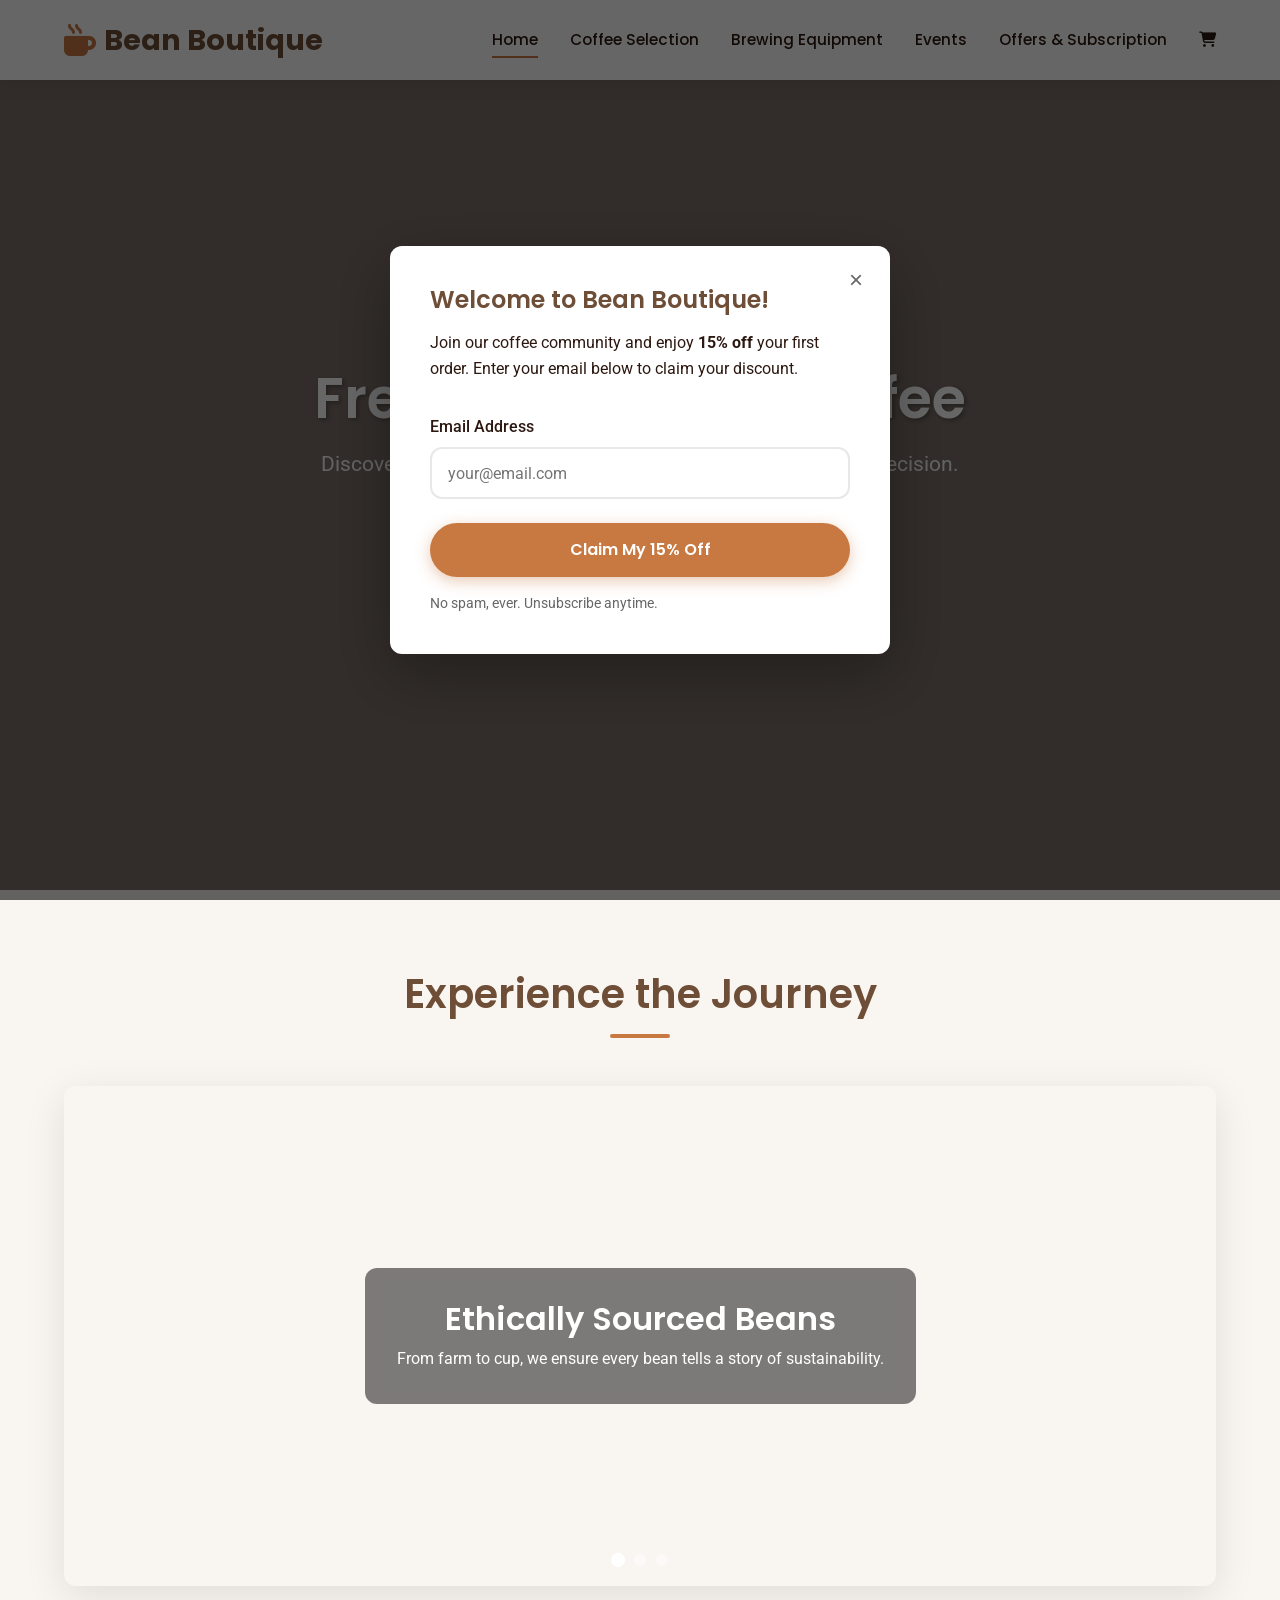
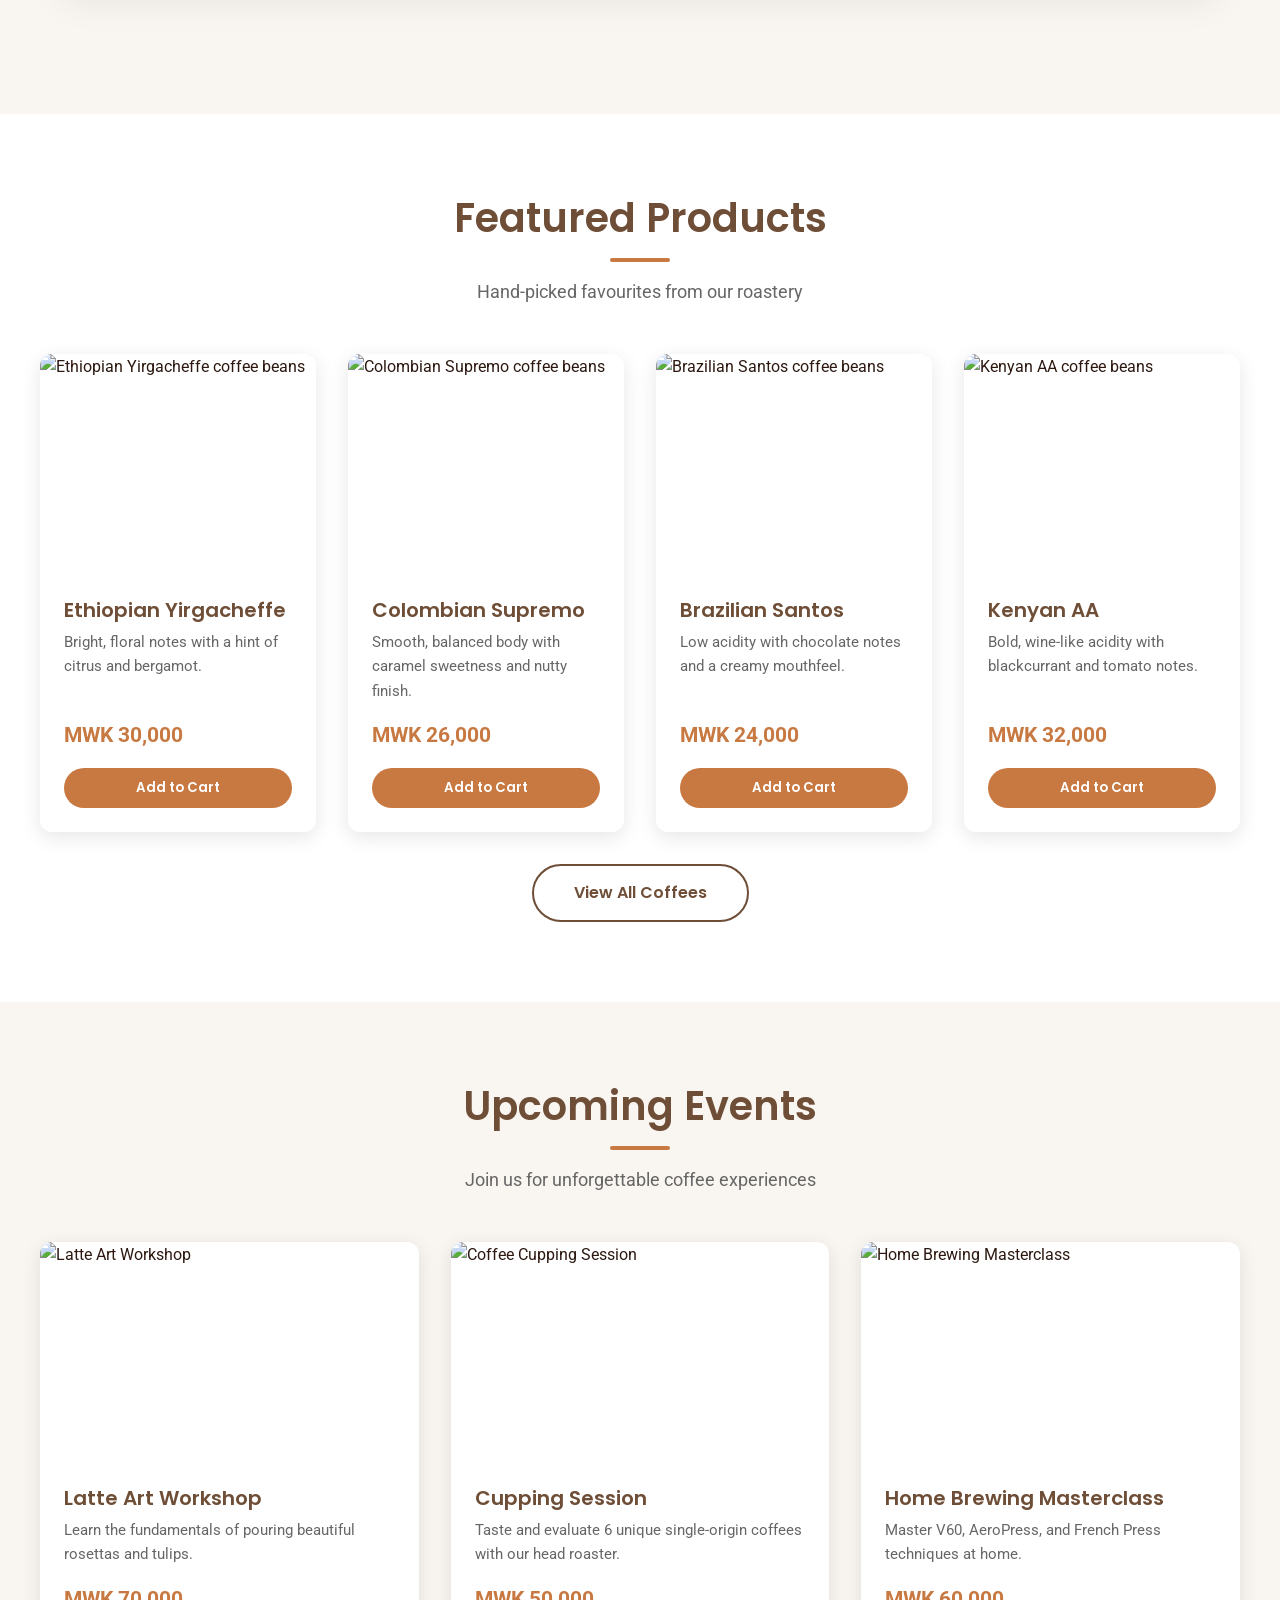
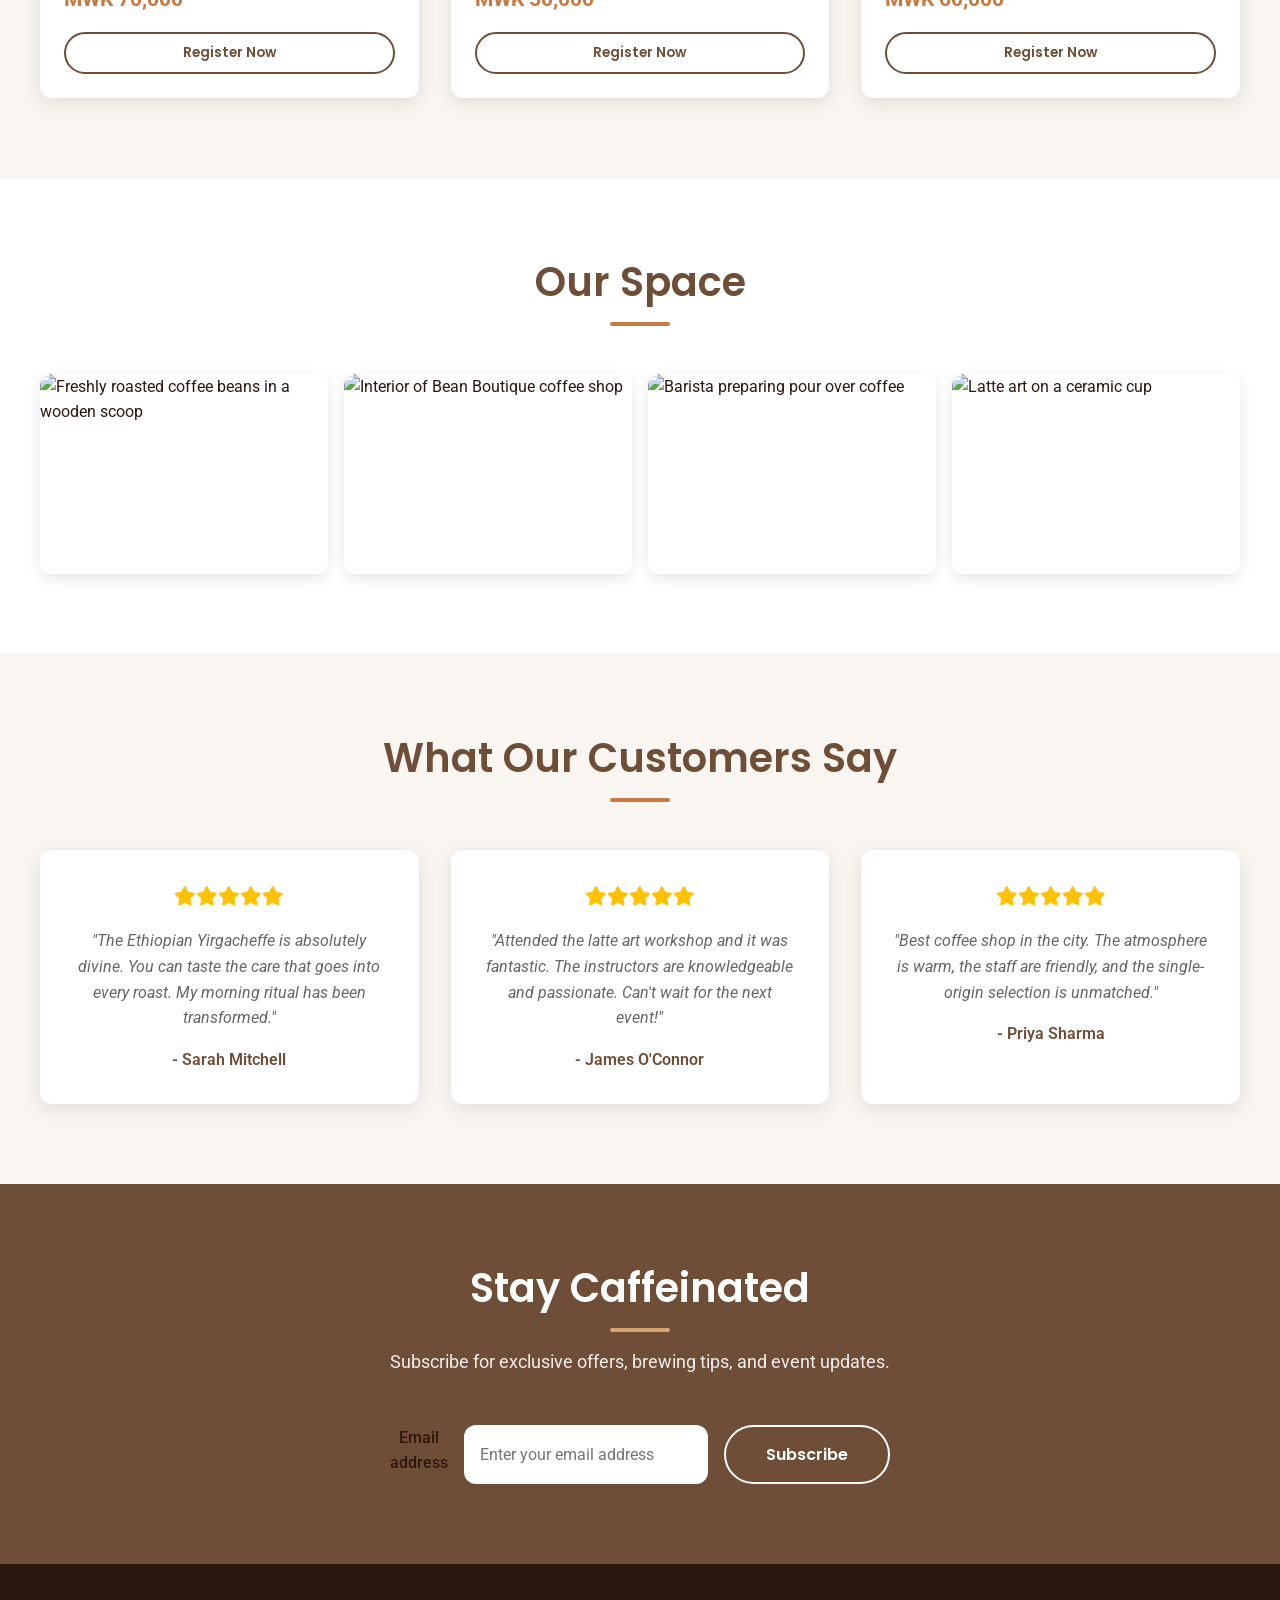
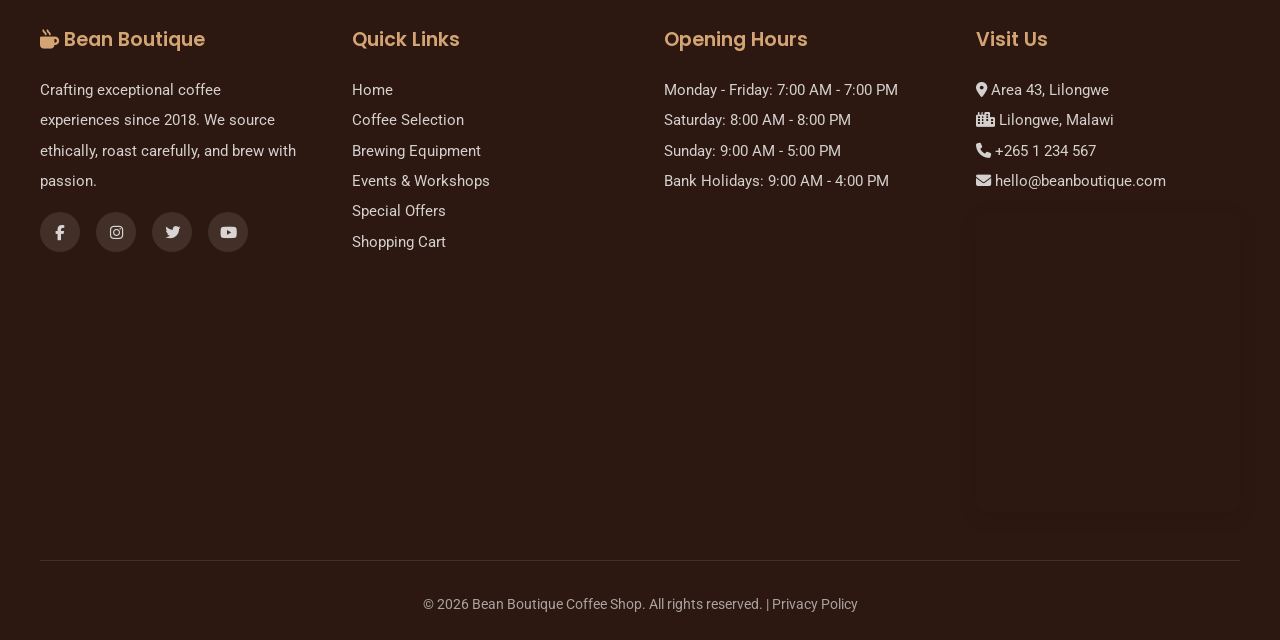
==== commit 5b953eb6: "Revert "Refactor offers.html: Update header navigation, enhance hero section, and redesign special o" ====
--- a/index.html
+++ b/index.html
@@ -1,362 +1,324 @@
 <!DOCTYPE html>
 <html lang="en">
 <head>
-  <meta charset="UTF-8">
-  <meta name="viewport" content="width=device-width, initial-scale=1.0">
-  <meta name="description" content="Bean Boutique - Premium artisan coffee shop offering unique blends, brewing equipment, and coffee events.">
-  <title>Bean Boutique | Artisan Coffee Shop</title>
-  <link rel="preconnect" href="https://fonts.googleapis.com">
-  <link rel="preconnect" href="https://fonts.gstatic.com" crossorigin>
-  <link href="https://fonts.googleapis.com/css2?family=Playfair+Display:wght@500;600;700&family=Plus+Jakarta+Sans:wght@400;500;600;700&display=swap" rel="stylesheet">
-  <link rel="stylesheet" href="https://cdnjs.cloudflare.com/ajax/libs/phosphor-icons/1.4.2/css/phosphor.min.css">
-  <link rel="stylesheet" href="css/style.css">
+    <meta charset="UTF-8">
+    <meta name="viewport" content="width=device-width, initial-scale=1.0">
+    <meta name="description" content="Bean Boutique - Premium artisan coffee shop offering unique blends, brewing equipment, and coffee events.">
+    <title>Bean Boutique | Artisan Coffee Shop</title>
+    
+    <!-- Google Fonts -->
+    <link rel="preconnect" href="https://fonts.googleapis.com">
+    <link rel="preconnect" href="https://fonts.gstatic.com" crossorigin>
+    <link href="https://fonts.googleapis.com/css2?family=Poppins:wght@300;400;500;600;700&family=Roboto:wght@300;400;500;700&display=swap" rel="stylesheet">
+    
+    <!-- Font Awesome Plugin -->
+    <link rel="stylesheet" href="https://cdnjs.cloudflare.com/ajax/libs/font-awesome/6.4.2/css/all.min.css">
+    
+    <!-- AOS Animation Plugin -->
+    <link href="https://unpkg.com/aos@2.3.1/dist/aos.css" rel="stylesheet">
+    
+    <!-- External CSS -->
+    <link rel="stylesheet" href="css/style.css">
 </head>
 <body>
 
-  <!-- FLUID ISLAND NAV -->
-  <header class="nav-island">
-    <div class="nav-shell" id="navShell">
-      <a href="index.html" class="logo"><i class="ph ph-coffee"></i> Bean Boutique</a>
-      <button class="hamburger" aria-label="Toggle menu">
-        <span></span>
-        <span></span>
-        <span></span>
-      </button>
+    <!-- Header & Navigation -->
+    <header>
+        <div class="nav-container">
+            <a href="index.html" class="logo" aria-label="Bean Boutique Home">
+                <i class="fas fa-mug-hot"></i>
+                Bean Boutique
+            </a>
+            <button class="hamburger" aria-label="Toggle navigation menu" aria-expanded="false">
+                <span></span>
+                <span></span>
+                <span></span>
+            </button>
+            <nav>
+                <ul>
+                    <li><a href="index.html" class="active">Home</a></li>
+                    <li><a href="coffee.html">Coffee Selection</a></li>
+                    <li><a href="equipment.html">Brewing Equipment</a></li>
+                    <li><a href="events.html">Events</a></li>
+                    <li><a href="offers.html">Offers & Subscription</a></li>
+                    <li>
+                        <a href="cart.html" class="cart-icon" aria-label="Shopping Cart">
+                            <i class="fas fa-shopping-cart"></i>
+                            <span class="cart-count" style="display: none;">0</span>
+                        </a>
+                    </li>
+                </ul>
+            </nav>
+        </div>
+    </header>
+
+    <main>
+        <!-- Hero Section -->
+        <section class="hero" aria-label="Welcome banner">
+            <div class="hero-bg"></div>
+            <div class="hero-overlay"></div>
+            <div class="hero-content">
+                <h1>Freshly Roasted Coffee</h1>
+                <p>Discover Premium Coffee Blends crafted with passion and precision. Experience the art of coffee in every cup.</p>
+                <a href="coffee.html" class="btn btn-primary">Shop Now</a>
+                <a href="events.html" class="btn btn-secondary">Explore Events</a>
+            </div>
+        </section>
+
+        <!-- Slideshow Section -->
+        <section class="container" data-aos="fade-up">
+            <h2 class="section-title">Experience the Journey</h2>
+            <div class="slideshow" role="region" aria-label="Featured images slideshow">
+                <div class="slide active" style="background-image: url('https://images.unsplash.com/photo-1447933601403-0c6688de566e?w=1200&q=80');" aria-hidden="false">
+                    <div class="slide-content">
+                        <h3>Ethically Sourced Beans</h3>
+                        <p>From farm to cup, we ensure every bean tells a story of sustainability.</p>
+                    </div>
+                </div>
+                <div class="slide" style="background-image: url('https://images.unsplash.com/photo-1517080319669-955c2a4e43b7?w=1200&q=80');" aria-hidden="true">
+                    <div class="slide-content">
+                        <h3>Masterful Brewing</h3>
+                        <p>Professional equipment for the perfect extraction every time.</p>
+                    </div>
+                </div>
+                <div class="slide" style="background-image: url('https://images.unsplash.com/photo-1501339847302-ac426a4a7cbb?w=1200&q=80');" aria-hidden="true">
+                    <div class="slide-content">
+                        <h3>Community & Connection</h3>
+                        <p>Join our vibrant community of coffee enthusiasts and experts.</p>
+                    </div>
+                </div>
+                <div class="slide-dots">
+                    <button class="dot active" aria-label="Slide 1"></button>
+                    <button class="dot" aria-label="Slide 2"></button>
+                    <button class="dot" aria-label="Slide 3"></button>
+                </div>
+            </div>
+        </section>
+
+        <!-- Featured Products -->
+        <section class="bg-white">
+            <div class="container">
+                <h2 class="section-title" data-aos="fade-up">Featured Products</h2>
+                <p class="section-subtitle" data-aos="fade-up">Hand-picked favourites from our roastery</p>
+                <div class="products-grid">
+                    <article class="card product-card" data-aos="fade-up" data-aos-delay="0">
+                        <img src="https://images.unsplash.com/photo-1514432324607-a09d9b4aefda?w=400&q=80" alt="Ethiopian Yirgacheffe coffee beans" class="card-img">
+                        <div class="card-body">
+                            <h3 class="card-title">Ethiopian Yirgacheffe</h3>
+                            <p class="card-text">Bright, floral notes with a hint of citrus and bergamot.</p>
+                            <p class="card-price">MWK 30,000</p>
+                            <button class="btn-add" data-id="eth-yirg" onclick="addToCart('eth-yirg', 'Ethiopian Yirgacheffe', 30000, 'https://images.unsplash.com/photo-1514432324607-a09d9b4aefda?w=400&q=80')">Add to Cart</button>
+                        </div>
+                    </article>
+                    <article class="card product-card" data-aos="fade-up" data-aos-delay="100">
+                        <img src="https://images.unsplash.com/photo-1559056199-641a0ac8b55e?w=400&q=80" alt="Colombian Supremo coffee beans" class="card-img">
+                        <div class="card-body">
+                            <h3 class="card-title">Colombian Supremo</h3>
+                            <p class="card-text">Smooth, balanced body with caramel sweetness and nutty finish.</p>
+                            <p class="card-price">MWK 26,000</p>
+                            <button class="btn-add" data-id="col-sup" onclick="addToCart('col-sup', 'Colombian Supremo', 26000, 'https://images.unsplash.com/photo-1559056199-641a0ac8b55e?w=400&q=80')">Add to Cart</button>
+                        </div>
+                    </article>
+                    <article class="card product-card" data-aos="fade-up" data-aos-delay="200">
+                        <img src="https://images.unsplash.com/photo-1512568400610-62da28bc8a13?w=400&q=80" alt="Brazilian Santos coffee beans" class="card-img">
+                        <div class="card-body">
+                            <h3 class="card-title">Brazilian Santos</h3>
+                            <p class="card-text">Low acidity with chocolate notes and a creamy mouthfeel.</p>
+                            <p class="card-price">MWK 24,000</p>
+                            <button class="btn-add" data-id="bra-san" onclick="addToCart('bra-san', 'Brazilian Santos', 24000, 'https://images.unsplash.com/photo-1512568400610-62da28bc8a13?w=400&q=80')">Add to Cart</button>
+                        </div>
+                    </article>
+                    <article class="card product-card" data-aos="fade-up" data-aos-delay="300">
+                        <img src="https://images.unsplash.com/photo-1461023058943-07fcbe16d735?w=400&q=80" alt="Kenyan AA coffee beans" class="card-img">
+                        <div class="card-body">
+                            <h3 class="card-title">Kenyan AA</h3>
+                            <p class="card-text">Bold, wine-like acidity with blackcurrant and tomato notes.</p>
+                            <p class="card-price">MWK 32,000</p>
+                            <button class="btn-add" data-id="ken-aa" onclick="addToCart('ken-aa', 'Kenyan AA', 32000, 'https://images.unsplash.com/photo-1461023058943-07fcbe16d735?w=400&q=80')">Add to Cart</button>
+                        </div>
+                    </article>
+                </div>
+                <div class="text-center mt-2">
+                    <a href="coffee.html" class="btn btn-outline">View All Coffees</a>
+                </div>
+            </div>
+        </section>
+
+        <!-- Featured Events -->
+        <section>
+            <div class="container">
+                <h2 class="section-title" data-aos="fade-up">Upcoming Events</h2>
+                <p class="section-subtitle" data-aos="fade-up">Join us for unforgettable coffee experiences</p>
+                <div class="card-grid">
+                    <article class="card" data-aos="fade-up" data-aos-delay="0">
+                        <img src="https://images.unsplash.com/photo-1511920170033-f8396924c348?w=400&q=80" alt="Latte Art Workshop" class="card-img">
+                        <div class="card-body">
+                            <h3 class="card-title">Latte Art Workshop</h3>
+                            <p class="card-text">Learn the fundamentals of pouring beautiful rosettas and tulips.</p>
+                            <p class="card-price">MWK 70,000</p>
+                            <a href="events.html" class="btn btn-outline btn-small">Register Now</a>
+                        </div>
+                    </article>
+                    <article class="card" data-aos="fade-up" data-aos-delay="100">
+                        <img src="https://images.unsplash.com/photo-1504630083234-14187a9df0f5?w=400&q=80" alt="Coffee Cupping Session" class="card-img">
+                        <div class="card-body">
+                            <h3 class="card-title">Cupping Session</h3>
+                            <p class="card-text">Taste and evaluate 6 unique single-origin coffees with our head roaster.</p>
+                            <p class="card-price">MWK 50,000</p>
+                            <a href="events.html" class="btn btn-outline btn-small">Register Now</a>
+                        </div>
+                    </article>
+                    <article class="card" data-aos="fade-up" data-aos-delay="200">
+                        <img src="https://images.unsplash.com/photo-1442512595367-42736f9e51f9?w=400&q=80" alt="Home Brewing Masterclass" class="card-img">
+                        <div class="card-body">
+                            <h3 class="card-title">Home Brewing Masterclass</h3>
+                            <p class="card-text">Master V60, AeroPress, and French Press techniques at home.</p>
+                            <p class="card-price">MWK 60,000</p>
+                            <a href="events.html" class="btn btn-outline btn-small">Register Now</a>
+                        </div>
+                    </article>
+                </div>
+            </div>
+        </section>
+
+        <!-- Gallery -->
+        <section class="bg-white">
+            <div class="container">
+                <h2 class="section-title" data-aos="fade-up">Our Space</h2>
+                <div class="gallery-grid" data-aos="fade-up">
+                    <figure class="gallery-item">
+                        <img src="https://images.unsplash.com/photo-1497935586351-b67a49e012bf?w=400&q=80" alt="Freshly roasted coffee beans in a wooden scoop">
+                    </figure>
+                    <figure class="gallery-item">
+                        <img src="https://images.unsplash.com/photo-1501339847302-ac426a4a7cbb?w=400&q=80" alt="Interior of Bean Boutique coffee shop">
+                    </figure>
+                    <figure class="gallery-item">
+                        <img src="https://images.unsplash.com/photo-1495474472287-4d71bcdd2085?w=400&q=80" alt="Barista preparing pour over coffee">
+                    </figure>
+                    <figure class="gallery-item">
+                        <img src="https://images.unsplash.com/photo-1511537632536-b74c2769373f?w=400&q=80" alt="Latte art on a ceramic cup">
+                    </figure>
+                </div>
+            </div>
+        </section>
+
+        <!-- Testimonials -->
+        <section>
+            <div class="container">
+                <h2 class="section-title" data-aos="fade-up">What Our Customers Say</h2>
+                <div class="card-grid">
+                    <article class="testimonial-card" data-aos="fade-up" data-aos-delay="0">
+                        <div class="stars" aria-label="5 star rating">
+                            <i class="fas fa-star"></i><i class="fas fa-star"></i><i class="fas fa-star"></i><i class="fas fa-star"></i><i class="fas fa-star"></i>
+                        </div>
+                        <p class="testimonial-text">"The Ethiopian Yirgacheffe is absolutely divine. You can taste the care that goes into every roast. My morning ritual has been transformed."</p>
+                        <p class="testimonial-author">- Sarah Mitchell</p>
+                    </article>
+                    <article class="testimonial-card" data-aos="fade-up" data-aos-delay="100">
+                        <div class="stars" aria-label="5 star rating">
+                            <i class="fas fa-star"></i><i class="fas fa-star"></i><i class="fas fa-star"></i><i class="fas fa-star"></i><i class="fas fa-star"></i>
+                        </div>
+                        <p class="testimonial-text">"Attended the latte art workshop and it was fantastic. The instructors are knowledgeable and passionate. Can't wait for the next event!"</p>
+                        <p class="testimonial-author">- James O'Connor</p>
+                    </article>
+                    <article class="testimonial-card" data-aos="fade-up" data-aos-delay="200">
+                        <div class="stars" aria-label="5 star rating">
+                            <i class="fas fa-star"></i><i class="fas fa-star"></i><i class="fas fa-star"></i><i class="fas fa-star"></i><i class="fas fa-star"></i>
+                        </div>
+                        <p class="testimonial-text">"Best coffee shop in the city. The atmosphere is warm, the staff are friendly, and the single-origin selection is unmatched."</p>
+                        <p class="testimonial-author">- Priya Sharma</p>
+                    </article>
+                </div>
+            </div>
+        </section>
+
+        <!-- Newsletter -->
+        <section class="newsletter">
+            <div class="container">
+                <h2 class="section-title" data-aos="fade-up">Stay Caffeinated</h2>
+                <p class="section-subtitle" data-aos="fade-up" style="color: rgba(255,255,255,0.9);">Subscribe for exclusive offers, brewing tips, and event updates.</p>
+                <form class="newsletter-form" id="newsletterForm" data-aos="fade-up">
+                    <label for="newsletterEmail" class="visually-hidden">Email address</label>
+                    <input type="email" id="newsletterEmail" name="email" placeholder="Enter your email address" required aria-required="true">
+                    <button type="submit" class="btn btn-secondary">Subscribe</button>
+                </form>
+            </div>
+        </section>
+    </main>
+
+    <!-- Footer -->
+    <footer>
+        <div class="footer-grid">
+            <div class="footer-col">
+                <h3><i class="fas fa-mug-hot"></i> Bean Boutique</h3>
+                <p>Crafting exceptional coffee experiences since 2018. We source ethically, roast carefully, and brew with passion.</p>
+                <div class="footer-social">
+                    <a href="#" aria-label="Facebook"><i class="fab fa-facebook-f"></i></a>
+                    <a href="#" aria-label="Instagram"><i class="fab fa-instagram"></i></a>
+                    <a href="#" aria-label="Twitter"><i class="fab fa-twitter"></i></a>
+                    <a href="#" aria-label="YouTube"><i class="fab fa-youtube"></i></a>
+                </div>
+            </div>
+            <div class="footer-col">
+                <h3>Quick Links</h3>
+                <p><a href="index.html">Home</a></p>
+                <p><a href="coffee.html">Coffee Selection</a></p>
+                <p><a href="equipment.html">Brewing Equipment</a></p>
+                <p><a href="events.html">Events & Workshops</a></p>
+                <p><a href="offers.html">Special Offers</a></p>
+                <p><a href="cart.html">Shopping Cart</a></p>
+            </div>
+            <div class="footer-col">
+                <h3>Opening Hours</h3>
+                <p>Monday - Friday: 7:00 AM - 7:00 PM</p>
+                <p>Saturday: 8:00 AM - 8:00 PM</p>
+                <p>Sunday: 9:00 AM - 5:00 PM</p>
+                <p>Bank Holidays: 9:00 AM - 4:00 PM</p>
+            </div>
+            <div class="footer-col">
+                <h3>Visit Us</h3>
+                <p><i class="fas fa-map-marker-alt"></i> Area 43, Lilongwe</p>
+                <p><i class="fas fa-city"></i> Lilongwe, Malawi</p>
+                <p><i class="fas fa-phone"></i> +265 1 234 567</p>
+                <p><i class="fas fa-envelope"></i> hello@beanboutique.com</p>
+                <!-- Google Maps Plugin -->
+                <div class="map-container">
+                    <iframe 
+                        src="https://www.google.com/maps/embed?pb=!1m18!1m12!1m3!1d30834.123456!2d33.7741!3d-13.9626!2m3!1f0!2f0!3f0!3m2!1i1024!2i768!4f13.1!3m3!1m2!1s0x1921a6c5b8c5e6b7%3A0x123456789abcdef!2sLilongwe!5e0!3m2!1sen!2smw!4v1700000000" 
+                        allowfullscreen="" 
+                        loading="lazy" 
+                        referrerpolicy="no-referrer-when-downgrade"
+                        title="Bean Boutique location on Google Maps">
+                    </iframe>
+                </div>
+            </div>
+        </div>
+        <div class="footer-bottom">
+            <p>&copy; 2026 Bean Boutique Coffee Shop. All rights reserved. | <a href="#" style="color: rgba(255,255,255,0.6);">Privacy Policy</a></p>
+        </div>
+    </footer>
+
+    <!-- Modal Popup - First Visit Discount -->
+    <div class="modal-overlay" id="discountModal" role="dialog" aria-modal="true" aria-labelledby="modalTitle">
+        <div class="modal">
+            <button class="modal-close" aria-label="Close modal">&times;</button>
+            <h2 id="modalTitle">Welcome to Bean Boutique!</h2>
+            <p>Join our coffee community and enjoy <strong>15% off</strong> your first order. Enter your email below to claim your discount.</p>
+            <form class="mt-2">
+                <div class="form-group">
+                    <label for="modalEmail">Email Address</label>
+                    <input type="email" id="modalEmail" name="email" placeholder="your@email.com" required aria-required="true">
+                </div>
+                <button type="submit" class="btn btn-primary" style="width: 100%;">Claim My 15% Off</button>
+            </form>
+            <p class="mt-1" style="font-size: 0.85rem; color: var(--gray);">No spam, ever. Unsubscribe anytime.</p>
+        </div>
     </div>
-  </header>
-
-  <!-- NAV OVERLAY -->
-  <div class="nav-overlay" id="navOverlay">
-    <ul class="nav-list">
-      <li><a href="index.html" class="active">Home</a></li>
-      <li><a href="coffee.html">Coffee Selection</a></li>
-      <li><a href="equipment.html">Brewing Equipment</a></li>
-      <li><a href="events.html">Events</a></li>
-      <li><a href="offers.html">Offers &amp; Subscription</a></li>
-      <li><a href="cart.html">Cart <span class="cart-count" style="display:none; font-size:0.5em; vertical-align:super;">0</span></a></li>
-    </ul>
-  </div>
-
-  <main>
-    <!-- HERO -->
-    <section class="hero" aria-label="Welcome banner">
-      <div class="hero-bg" style="background-image: url('https://images.unsplash.com/photo-1497935586351-b67a49e012bf?w=1920&q=80');"></div>
-      <div class="hero-overlay"></div>
-      <div class="hero-content reveal visible">
-        <span class="eyebrow">Since 2018</span>
-        <h1>Freshly Roasted<br>Coffee</h1>
-        <p>Premium blends crafted with passion and precision. Experience the art of coffee in every cup.</p>
-        <div style="display:flex; gap:1rem; justify-content:center; flex-wrap:wrap;">
-          <a href="coffee.html" class="btn btn-primary">Shop Now <span class="btn-icon"><i class="ph ph-arrow-up-right"></i></span></a>
-          <a href="events.html" class="btn btn-secondary">Explore Events <span class="btn-icon"><i class="ph ph-arrow-up-right"></i></span></a>
-        </div>
-      </div>
-    </section>
-
-    <!-- SLIDESHOW -->
-    <section class="bg-cream">
-      <div class="container">
-        <div class="section-header reveal">
-          <span class="eyebrow">Visual Journey</span>
-          <h2 class="section-title">Experience the Journey</h2>
-          <p class="section-subtitle">From farm to cup, every step tells a story of quality and craft.</p>
-        </div>
-        <div class="shell reveal" style="padding:0.375rem;">
-          <div class="core" style="padding:0;">
-            <div class="slideshow" role="region" aria-label="Featured images slideshow">
-              <div class="slide active" style="background-image: url('https://images.unsplash.com/photo-1447933601403-0c6688de566e?w=1200&q=80');" aria-hidden="false">
-                <div class="slide-content">
-                  <h3>Ethically Sourced Beans</h3>
-                  <p>From farm to cup, we ensure every bean tells a story of sustainability.</p>
-                </div>
-              </div>
-              <div class="slide" style="background-image: url('https://images.unsplash.com/photo-1517080319669-955c2a4e43b7?w=1200&q=80');" aria-hidden="true">
-                <div class="slide-content">
-                  <h3>Masterful Brewing</h3>
-                  <p>Professional equipment for the perfect extraction every time.</p>
-                </div>
-              </div>
-              <div class="slide" style="background-image: url('https://images.unsplash.com/photo-1501339847302-ac426a4a7cbb?w=1200&q=80');" aria-hidden="true">
-                <div class="slide-content">
-                  <h3>Community &amp; Connection</h3>
-                  <p>Join our vibrant community of coffee enthusiasts and experts.</p>
-                </div>
-              </div>
-              <div class="slide-dots">
-                <button class="dot active" aria-label="Slide 1"></button>
-                <button class="dot" aria-label="Slide 2"></button>
-                <button class="dot" aria-label="Slide 3"></button>
-              </div>
-            </div>
-          </div>
-        </div>
-      </div>
-    </section>
-
-    <!-- FEATURED PRODUCTS - ASYMMETRICAL BENTO -->
-    <section class="bg-white">
-      <div class="container">
-        <div class="section-header reveal">
-          <span class="eyebrow">Curated Selection</span>
-          <h2 class="section-title">Featured Products</h2>
-          <p class="section-subtitle">Hand-picked favourites from our roastery</p>
-        </div>
-        <div class="bento-grid">
-          <article class="shell reveal reveal-delay-1">
-            <div class="core">
-              <img src="https://images.unsplash.com/photo-1514432324607-a09d9b4aefda?w=400&q=80" alt="Ethiopian Yirgacheffe coffee beans" class="core-img" style="height:260px;">
-              <div class="core-body">
-                <h3 class="core-title">Ethiopian Yirgacheffe</h3>
-                <p class="core-text">Bright, floral notes with a hint of citrus and bergamot.</p>
-                <p class="core-price">MWK 30,000</p>
-                <button class="btn-add" data-id="eth-yirg" onclick="addToCart('eth-yirg', 'Ethiopian Yirgacheffe', 30000, 'https://images.unsplash.com/photo-1514432324607-a09d9b4aefda?w=400&q=80')">Add to Cart <i class="ph ph-shopping-cart"></i></button>
-              </div>
-            </div>
-          </article>
-          <article class="shell reveal reveal-delay-2">
-            <div class="core">
-              <img src="https://images.unsplash.com/photo-1559056199-641a0ac8b55e?w=400&q=80" alt="Colombian Supremo coffee beans" class="core-img">
-              <div class="core-body">
-                <h3 class="core-title">Colombian Supremo</h3>
-                <p class="core-text">Smooth, balanced body with caramel sweetness and nutty finish.</p>
-                <p class="core-price">MWK 26,000</p>
-                <button class="btn-add" data-id="col-sup" onclick="addToCart('col-sup', 'Colombian Supremo', 26000, 'https://images.unsplash.com/photo-1559056199-641a0ac8b55e?w=400&q=80')">Add to Cart <i class="ph ph-shopping-cart"></i></button>
-              </div>
-            </div>
-          </article>
-          <article class="shell reveal reveal-delay-3">
-            <div class="core">
-              <img src="https://images.unsplash.com/photo-1512568400610-62da28bc8a13?w=400&q=80" alt="Brazilian Santos coffee beans" class="core-img">
-              <div class="core-body">
-                <h3 class="core-title">Brazilian Santos</h3>
-                <p class="core-text">Low acidity with chocolate notes and a creamy mouthfeel.</p>
-                <p class="core-price">MWK 24,000</p>
-                <button class="btn-add" data-id="bra-san" onclick="addToCart('bra-san', 'Brazilian Santos', 24000, 'https://images.unsplash.com/photo-1512568400610-62da28bc8a13?w=400&q=80')">Add to Cart <i class="ph ph-shopping-cart"></i></button>
-              </div>
-            </div>
-          </article>
-          <article class="shell reveal reveal-delay-4">
-            <div class="core">
-              <img src="https://images.unsplash.com/photo-1461023058943-07fcbe16d735?w=400&q=80" alt="Kenyan AA coffee beans" class="core-img">
-              <div class="core-body">
-                <h3 class="core-title">Kenyan AA</h3>
-                <p class="core-text">Bold, wine-like acidity with blackcurrant notes.</p>
-                <p class="core-price">MWK 32,000</p>
-                <button class="btn-add" data-id="ken-aa" onclick="addToCart('ken-aa', 'Kenyan AA', 32000, 'https://images.unsplash.com/photo-1461023058943-07fcbe16d735?w=400&q=80')">Add to Cart <i class="ph ph-shopping-cart"></i></button>
-              </div>
-            </div>
-          </article>
-          <article class="shell reveal reveal-delay-5">
-            <div class="core" style="align-items:center; justify-content:center; padding:2rem; text-align:center;">
-              <i class="ph ph-coffee" style="font-size:2.5rem; color:var(--caramel); margin-bottom:1rem;"></i>
-              <h3 class="core-title">View All Coffees</h3>
-              <p class="core-text">Discover our full selection of 12+ single origins and blends.</p>
-              <a href="coffee.html" class="btn btn-outline" style="margin-top:0.5rem;">Browse All <span class="btn-icon"><i class="ph ph-arrow-right"></i></span></a>
-            </div>
-          </article>
-          <article class="shell reveal reveal-delay-5">
-            <div class="core" style="align-items:center; justify-content:center; padding:2rem; text-align:center;">
-              <i class="ph ph-gift" style="font-size:2.5rem; color:var(--caramel); margin-bottom:1rem;"></i>
-              <h3 class="core-title">Special Offers</h3>
-              <p class="core-text">Save on bundles, seasonal roasts, and workshop passes.</p>
-              <a href="offers.html" class="btn btn-outline" style="margin-top:0.5rem;">View Deals <span class="btn-icon"><i class="ph ph-arrow-right"></i></span></a>
-            </div>
-          </article>
-        </div>
-      </div>
-    </section>
-
-    <!-- UPCOMING EVENTS -->
-    <section class="bg-cream">
-      <div class="container">
-        <div class="section-header reveal">
-          <span class="eyebrow">Workshops &amp; Tastings</span>
-          <h2 class="section-title">Upcoming Events</h2>
-          <p class="section-subtitle">Join us for unforgettable coffee experiences</p>
-        </div>
-        <div class="card-grid">
-          <article class="shell reveal reveal-delay-1">
-            <div class="core">
-              <img src="https://images.unsplash.com/photo-1511920170033-f8396924c348?w=400&q=80" alt="Latte Art Workshop" class="core-img">
-              <div class="core-body">
-                <h3 class="core-title">Latte Art Workshop</h3>
-                <p class="core-text">Learn the fundamentals of pouring beautiful rosettas and tulips.</p>
-                <p class="core-price">MWK 70,000</p>
-                <a href="events.html" class="btn btn-outline btn-small">Register Now <span class="btn-icon"><i class="ph ph-arrow-up-right"></i></span></a>
-              </div>
-            </div>
-          </article>
-          <article class="shell reveal reveal-delay-2">
-            <div class="core">
-              <img src="https://images.unsplash.com/photo-1504630083234-14187a9df0f5?w=400&q=80" alt="Coffee Cupping Session" class="core-img">
-              <div class="core-body">
-                <h3 class="core-title">Cupping Session</h3>
-                <p class="core-text">Taste and evaluate 6 unique single-origin coffees with our head roaster.</p>
-                <p class="core-price">MWK 50,000</p>
-                <a href="events.html" class="btn btn-outline btn-small">Register Now <span class="btn-icon"><i class="ph ph-arrow-up-right"></i></span></a>
-              </div>
-            </div>
-          </article>
-          <article class="shell reveal reveal-delay-3">
-            <div class="core">
-              <img src="https://images.unsplash.com/photo-1442512595367-42736f9e51f9?w=400&q=80" alt="Home Brewing Masterclass" class="core-img">
-              <div class="core-body">
-                <h3 class="core-title">Home Brewing Masterclass</h3>
-                <p class="core-text">Master V60, AeroPress, and French Press techniques at home.</p>
-                <p class="core-price">MWK 60,000</p>
-                <a href="events.html" class="btn btn-outline btn-small">Register Now <span class="btn-icon"><i class="ph ph-arrow-up-right"></i></span></a>
-              </div>
-            </div>
-          </article>
-        </div>
-      </div>
-    </section>
-
-    <!-- GALLERY -->
-    <section class="bg-white">
-      <div class="container">
-        <div class="section-header reveal">
-          <span class="eyebrow">Our Space</span>
-          <h2 class="section-title">The Bean Boutique</h2>
-          <p class="section-subtitle">Where craftsmanship meets community</p>
-        </div>
-        <div class="gallery-grid reveal">
-          <figure class="gallery-item">
-            <img src="https://images.unsplash.com/photo-1497935586351-b67a49e012bf?w=400&q=80" alt="Freshly roasted coffee beans in a wooden scoop">
-          </figure>
-          <figure class="gallery-item">
-            <img src="https://images.unsplash.com/photo-1501339847302-ac426a4a7cbb?w=400&q=80" alt="Interior of Bean Boutique coffee shop">
-          </figure>
-          <figure class="gallery-item">
-            <img src="https://images.unsplash.com/photo-1495474472287-4d71bcdd2085?w=400&q=80" alt="Barista preparing pour over coffee">
-          </figure>
-          <figure class="gallery-item">
-            <img src="https://images.unsplash.com/photo-1511537632536-b74c2769373f?w=400&q=80" alt="Latte art on a ceramic cup">
-          </figure>
-        </div>
-      </div>
-    </section>
-
-    <!-- TESTIMONIALS -->
-    <section class="bg-cream">
-      <div class="container">
-        <div class="section-header reveal">
-          <span class="eyebrow">Loved by many</span>
-          <h2 class="section-title">What Our Customers Say</h2>
-        </div>
-        <div class="card-grid" style="max-width:900px; margin:0 auto;">
-          <article class="shell reveal reveal-delay-1">
-            <div class="core testimonial-card">
-              <div class="stars">
-                <i class="ph ph-star-fill"></i><i class="ph ph-star-fill"></i><i class="ph ph-star-fill"></i><i class="ph ph-star-fill"></i><i class="ph ph-star-fill"></i>
-              </div>
-              <p class="testimonial-text">"The Ethiopian Yirgacheffe is absolutely divine. You can taste the care that goes into every roast. My morning ritual has been transformed."</p>
-              <p class="testimonial-author">— Sarah Mitchell</p>
-            </div>
-          </article>
-          <article class="shell reveal reveal-delay-2">
-            <div class="core testimonial-card">
-              <div class="stars">
-                <i class="ph ph-star-fill"></i><i class="ph ph-star-fill"></i><i class="ph ph-star-fill"></i><i class="ph ph-star-fill"></i><i class="ph ph-star-fill"></i>
-              </div>
-              <p class="testimonial-text">"Attended the latte art workshop and it was fantastic. The instructors are knowledgeable and passionate. Can't wait for the next event!"</p>
-              <p class="testimonial-author">— James O'Connor</p>
-            </div>
-          </article>
-          <article class="shell reveal reveal-delay-3">
-            <div class="core testimonial-card">
-              <div class="stars">
-                <i class="ph ph-star-fill"></i><i class="ph ph-star-fill"></i><i class="ph ph-star-fill"></i><i class="ph ph-star-fill"></i><i class="ph ph-star-fill"></i>
-              </div>
-              <p class="testimonial-text">"Best coffee shop in the city. The atmosphere is warm, the staff are friendly, and the single-origin selection is unmatched."</p>
-              <p class="testimonial-author">— Priya Sharma</p>
-            </div>
-          </article>
-        </div>
-      </div>
-    </section>
-
-    <!-- NEWSLETTER -->
-    <section class="newsletter" style="padding-bottom:8rem;">
-      <div class="container">
-        <div class="shell reveal" style="background:rgba(255,255,255,0.05); border-color:rgba(255,255,255,0.1);">
-          <div class="core" style="background:var(--espresso); padding:4rem 2rem; text-align:center;">
-            <span class="eyebrow" style="color:var(--caramel); border-color:rgba(184,145,110,0.2); background:rgba(184,145,110,0.08);">Stay Connected</span>
-            <h2 style="color:var(--pure-white); font-size:2.5rem; margin-bottom:0.75rem;">Stay Caffeinated</h2>
-            <p style="color:rgba(255,255,255,0.7); margin-bottom:2rem; max-width:480px; margin-left:auto; margin-right:auto;">Subscribe for exclusive offers, brewing tips, and event updates.</p>
-            <form class="newsletter-form" id="newsletterForm">
-              <label for="newsletterEmail" class="visually-hidden">Email address</label>
-              <input type="email" id="newsletterEmail" name="email" placeholder="Enter your email address" required aria-required="true">
-              <button type="submit" class="btn btn-primary" style="flex-shrink:0;">Subscribe <span class="btn-icon"><i class="ph ph-paper-plane-tilt"></i></span></button>
-            </form>
-          </div>
-        </div>
-      </div>
-    </section>
-  </main>
-
-  <!-- FOOTER -->
-  <footer>
-    <div class="footer-grid">
-      <div class="footer-col">
-        <h3><i class="ph ph-coffee"></i> Bean Boutique</h3>
-        <p>Crafting exceptional coffee experiences since 2018. We source ethically, roast carefully, and brew with passion.</p>
-        <div class="footer-social">
-          <a href="#" aria-label="Facebook"><i class="ph ph-facebook-logo"></i></a>
-          <a href="#" aria-label="Instagram"><i class="ph ph-instagram-logo"></i></a>
-          <a href="#" aria-label="Twitter"><i class="ph ph-twitter-logo"></i></a>
-          <a href="#" aria-label="YouTube"><i class="ph ph-youtube-logo"></i></a>
-        </div>
-      </div>
-      <div class="footer-col">
-        <h3>Quick Links</h3>
-        <p><a href="index.html">Home</a></p>
-        <p><a href="coffee.html">Coffee Selection</a></p>
-        <p><a href="equipment.html">Brewing Equipment</a></p>
-        <p><a href="events.html">Events &amp; Workshops</a></p>
-        <p><a href="offers.html">Special Offers</a></p>
-        <p><a href="cart.html">Shopping Cart</a></p>
-      </div>
-      <div class="footer-col">
-        <h3>Opening Hours</h3>
-        <p>Monday - Friday: 7:00 AM - 7:00 PM</p>
-        <p>Saturday: 8:00 AM - 8:00 PM</p>
-        <p>Sunday: 9:00 AM - 5:00 PM</p>
-        <p>Bank Holidays: 9:00 AM - 4:00 PM</p>
-      </div>
-      <div class="footer-col">
-        <h3>Visit Us</h3>
-        <p><i class="ph ph-map-pin"></i> Area 43, Lilongwe</p>
-        <p><i class="ph ph-buildings"></i> Lilongwe, Malawi</p>
-        <p><i class="ph ph-phone"></i> +265 1 234 567</p>
-        <p><i class="ph ph-envelope"></i> hello@beanboutique.com</p>
-        <div class="map-container">
-          <iframe src="https://www.google.com/maps/embed?pb=!1m18!1m12!1m3!1d30834.123456!2d33.7741!3d-13.9626!2m3!1f0!2f0!3f0!3m2!1i1024!2i768!4f13.1!3m3!1m2!1s0x1921a6c5b8c5e6b7%3A0x123456789abcdef!2sLilongwe!5e0!3m2!1sen!2smw!4v1700000000" allowfullscreen="" loading="lazy" referrerpolicy="no-referrer-when-downgrade" title="Bean Boutique location on Google Maps"></iframe>
-        </div>
-      </div>
-    </div>
-    <div class="footer-bottom">
-      <p>&copy; 2026 Bean Boutique Coffee Shop. All rights reserved. | <a href="#" style="color:rgba(255,255,255,0.4);">Privacy Policy</a></p>
-    </div>
-  </footer>
-
-  <!-- MODAL -->
-  <div class="modal-overlay" id="discountModal" role="dialog" aria-modal="true" aria-labelledby="modalTitle">
-    <div class="modal">
-      <button class="modal-close" aria-label="Close modal"><i class="ph ph-x"></i></button>
-      <h2 id="modalTitle">Welcome to Bean Boutique!</h2>
-      <p style="margin-bottom:1.5rem;">Join our coffee community and enjoy <strong>15% off</strong> your first order. Enter your email below to claim your discount.</p>
-      <form>
-        <div class="form-group">
-          <label for="modalEmail">Email Address</label>
-          <input type="email" id="modalEmail" name="email" placeholder="your@email.com" required aria-required="true">
-        </div>
-        <button type="submit" class="btn btn-primary" style="width:100%;">Claim My 15% Off <span class="btn-icon"><i class="ph ph-arrow-right"></i></span></button>
-      </form>
-      <p style="margin-top:1rem; font-size:0.85rem; color:var(--mocha);">No spam, ever. Unsubscribe anytime.</p>
-    </div>
-  </div>
-
-  <script src="js/scripts.js"></script>
+
+    <!-- AOS Animation Plugin -->
+    <script src="https://unpkg.com/aos@2.3.1/dist/aos.js"></script>
+    
+    <!-- External JavaScript -->
+    <script src="js/scripts.js"></script>
 </body>
 </html>
--- a/css/style.css
+++ b/css/style.css
@@ -1,1452 +1,1138 @@
-*,
-*::before,
-*::after {
-  margin: 0;
-  padding: 0;
-  box-sizing: border-box;
-}
-
+/* ============================================
+   BEAN BOUTIQUE COFFEE SHOP
+   External Stylesheet - style.css
+   ============================================ */
+
+/* ---------- 1. RESET ---------- */
+*, *::before, *::after {
+    margin: 0;
+    padding: 0;
+    box-sizing: border-box;
+}
+
+/* ---------- 2. CSS VARIABLES ---------- */
 :root {
-  --cream: #FDFBF7;
-  --espresso: #1A0F0A;
-  --caramel: #B8916E;
-  --caramel-hover: #9A7350;
-  --mocha: #8C7C6E;
-  --pure-white: #FFFFFF;
-  --warm-stone: #F3EFE8;
-
-  --font-display: 'Playfair Display', serif;
-  --font-sans: 'Plus Jakarta Sans', -apple-system, BlinkMacSystemFont, sans-serif;
-
-  --ease-out-expo: cubic-bezier(0.19, 1, 0.22, 1);
-  --ease-spring: cubic-bezier(0.32, 0.72, 0, 1);
-  --ease-smooth: cubic-bezier(0.65, 0, 0.35, 1);
-
-  --radius-shell: 2rem;
-  --radius-core: calc(2rem - 0.375rem);
-  --radius-pill: 9999px;
-}
-
+    --primary: #6F4E37;
+    --secondary: #D4A574;
+    --accent: #C87941;
+    --bg: #F9F5F0;
+    --white: #FFFFFF;
+    --dark: #2C1810;
+    --gray: #666666;
+    --light-gray: #E8E8E8;
+    --shadow: rgba(0, 0, 0, 0.1);
+    --font-heading: 'Poppins', sans-serif;
+    --font-body: 'Roboto', sans-serif;
+    --transition: all 0.3s ease;
+    --radius: 12px;
+}
+
+/* ---------- 3. TYPOGRAPHY ---------- */
 html {
-  scroll-behavior: smooth;
-  -webkit-font-smoothing: antialiased;
-  -moz-osx-font-smoothing: grayscale;
+    scroll-behavior: smooth;
+    font-size: 16px;
 }
 
 body {
-  font-family: var(--font-sans);
-  background-color: var(--cream);
-  color: var(--espresso);
-  line-height: 1.65;
-  overflow-x: hidden;
+    font-family: var(--font-body);
+    background-color: var(--bg);
+    color: var(--dark);
+    line-height: 1.6;
+    overflow-x: hidden;
+}
+
+h1, h2, h3, h4, h5, h6 {
+    font-family: var(--font-heading);
+    font-weight: 600;
+    line-height: 1.2;
+    margin-bottom: 1rem;
+}
+
+a {
+    text-decoration: none;
+    color: inherit;
+    transition: var(--transition);
 }
 
 img {
-  max-width: 100%;
-  height: auto;
-  display: block;
-}
-
-a {
-  text-decoration: none;
-  color: inherit;
-}
-
-::selection {
-  background: var(--caramel);
-  color: var(--pure-white);
-}
-
-/* NOISE OVERLAY — fixed, pointer-events-none */
-body::after {
-  content: '';
-  position: fixed;
-  inset: 0;
-  z-index: 9998;
-  pointer-events: none;
-  opacity: 0.025;
-  background-image: url("data:image/svg+xml,%3Csvg viewBox='0 0 256 256' xmlns='http://www.w3.org/2000/svg'%3E%3Cfilter id='n'%3E%3CfeTurbulence type='fractalNoise' baseFrequency='0.9' numOctaves='4' stitchTiles='stitch'/%3E%3C/filter%3E%3Crect width='100%25' height='100%25' filter='url(%23n)'/%3E%3C/svg%3E");
-  background-repeat: repeat;
-  background-size: 256px 256px;
-}
-
-/* ==============================
-   TYPOGRAPHY
-   ============================== */
-h1, h2, h3, h4, h5, h6 {
-  font-family: var(--font-display);
-  font-weight: 600;
-  line-height: 1.15;
-  letter-spacing: -0.02em;
-}
-
-h1 {
-  font-size: clamp(2.8rem, 6vw, 5.5rem);
-  font-weight: 700;
-  letter-spacing: -0.03em;
-}
-
-h2 {
-  font-size: clamp(2rem, 4vw, 3.5rem);
-}
-
-h3 {
-  font-size: clamp(1.25rem, 2vw, 1.5rem);
-}
-
-.eyebrow {
-  display: inline-flex;
-  align-items: center;
-  border-radius: var(--radius-pill);
-  padding: 0.375rem 1rem;
-  font-size: 0.6875rem;
-  font-family: var(--font-sans);
-  font-weight: 600;
-  text-transform: uppercase;
-  letter-spacing: 0.2em;
-  color: var(--caramel);
-  background: rgba(184, 145, 110, 0.1);
-  border: 1px solid rgba(184, 145, 110, 0.15);
-  margin-bottom: 1.25rem;
-}
-
-/* ==============================
-   FLUID ISLAND NAV
-   ============================== */
-.nav-island {
-  position: fixed;
-  top: 0;
-  left: 0;
-  right: 0;
-  z-index: 100;
-  display: flex;
-  justify-content: center;
-  padding-top: 1.5rem;
-  pointer-events: none;
-}
-
-.nav-island > * {
-  pointer-events: auto;
-}
-
-.nav-shell {
-  display: flex;
-  align-items: center;
-  justify-content: space-between;
-  padding: 0.625rem 0.625rem 0.625rem 1.5rem;
-  background: rgba(253, 251, 247, 0.85);
-  backdrop-filter: blur(24px) saturate(1.4);
-  -webkit-backdrop-filter: blur(24px) saturate(1.4);
-  border: 1px solid rgba(26, 15, 10, 0.06);
-  border-radius: var(--radius-pill);
-  width: 90%;
-  max-width: 1100px;
-  transition: transform 0.6s var(--ease-out-expo), border-radius 0.6s var(--ease-out-expo);
-}
-
-.nav-shell.is-open {
-  border-radius: var(--radius-shell);
-  width: 90%;
-  max-width: 1100px;
+    max-width: 100%;
+    height: auto;
+    display: block;
+}
+
+/* ---------- 4. HEADER & NAVIGATION ---------- */
+header {
+    background-color: var(--white);
+    box-shadow: 0 2px 20px var(--shadow);
+    position: sticky;
+    top: 0;
+    z-index: 1000;
+    width: 100%;
+}
+
+.nav-container {
+    max-width: 1200px;
+    margin: 0 auto;
+    padding: 0 1.5rem;
+    display: flex;
+    justify-content: space-between;
+    align-items: center;
+    height: 80px;
 }
 
 .logo {
-  font-family: var(--font-display);
-  font-size: 1.35rem;
-  font-weight: 700;
-  color: var(--espresso);
-  display: flex;
-  align-items: center;
-  gap: 0.5rem;
-  letter-spacing: -0.02em;
+    font-family: var(--font-heading);
+    font-size: 1.8rem;
+    font-weight: 700;
+    color: var(--primary);
+    display: flex;
+    align-items: center;
+    gap: 0.5rem;
 }
 
 .logo i {
-  color: var(--caramel);
-  font-size: 1.25rem;
-}
-
-/* HAMBURGER MORPH */
+    color: var(--accent);
+    font-size: 2rem;
+}
+
+nav ul {
+    display: flex;
+    list-style: none;
+    gap: 2rem;
+    align-items: center;
+}
+
+nav a {
+    font-family: var(--font-heading);
+    font-weight: 500;
+    font-size: 0.95rem;
+    color: var(--dark);
+    position: relative;
+    padding: 0.5rem 0;
+}
+
+nav a::after {
+    content: '';
+    position: absolute;
+    bottom: 0;
+    left: 0;
+    width: 0;
+    height: 2px;
+    background-color: var(--accent);
+    transition: var(--transition);
+}
+
+nav a:hover::after,
+nav a.active::after {
+    width: 100%;
+}
+
+nav a:hover {
+    color: var(--accent);
+}
+
+.cart-icon {
+    position: relative;
+}
+
+.cart-count {
+    position: absolute;
+    top: -8px;
+    right: -10px;
+    background-color: var(--accent);
+    color: var(--white);
+    font-size: 0.7rem;
+    width: 20px;
+    height: 20px;
+    border-radius: 50%;
+    display: flex;
+    align-items: center;
+    justify-content: center;
+    font-weight: 600;
+}
+
 .hamburger {
-  position: relative;
-  z-index: 110;
-  display: flex;
-  flex-direction: column;
-  justify-content: center;
-  align-items: center;
-  width: 44px;
-  height: 44px;
-  background: rgba(26, 15, 10, 0.04);
-  border: none;
-  border-radius: 50%;
-  cursor: pointer;
-  gap: 5px;
-  transition: background 0.3s var(--ease-smooth);
-}
-
-.hamburger:hover {
-  background: rgba(26, 15, 10, 0.08);
+    display: none;
+    flex-direction: column;
+    gap: 5px;
+    cursor: pointer;
+    background: none;
+    border: none;
+    padding: 0.5rem;
 }
 
 .hamburger span {
-  display: block;
-  width: 18px;
-  height: 2px;
-  background: var(--espresso);
-  border-radius: 2px;
-  transition: transform 0.5s var(--ease-spring), opacity 0.3s var(--ease-smooth);
-  transform-origin: center;
-}
-
-.hamburger span:nth-child(1) {
-  width: 22px;
-}
-
-.hamburger span:nth-child(3) {
-  width: 14px;
-  align-self: flex-end;
-}
-
-.hamburger.is-active span:nth-child(1) {
-  width: 20px;
-  transform: translateY(7px) rotate(45deg);
-}
-
-.hamburger.is-active span:nth-child(2) {
-  opacity: 0;
-  transform: scaleX(0);
-}
-
-.hamburger.is-active span:nth-child(3) {
-  width: 20px;
-  transform: translateY(-7px) rotate(-45deg);
-}
-
-/* NAV OVERLAY */
-.nav-overlay {
-  position: fixed;
-  inset: 0;
-  z-index: 105;
-  display: flex;
-  align-items: center;
-  justify-content: center;
-  background: rgba(253, 251, 247, 0.92);
-  backdrop-filter: blur(48px) saturate(1.6);
-  -webkit-backdrop-filter: blur(48px) saturate(1.6);
-  opacity: 0;
-  visibility: hidden;
-  transition: opacity 0.6s var(--ease-out-expo), visibility 0.6s var(--ease-out-expo);
-}
-
-.nav-overlay.is-open {
-  opacity: 1;
-  visibility: visible;
-}
-
-.nav-list {
-  list-style: none;
-  display: flex;
-  flex-direction: column;
-  align-items: center;
-  gap: 0.75rem;
-}
-
-.nav-list li {
-  opacity: 0;
-  transform: translateY(2rem);
-  transition: transform 0.7s var(--ease-out-expo), opacity 0.7s var(--ease-out-expo);
-}
-
-.nav-overlay.is-open .nav-list li {
-  opacity: 1;
-  transform: translateY(0);
-}
-
-.nav-list li:nth-child(1) { transition-delay: 0.05s; }
-.nav-list li:nth-child(2) { transition-delay: 0.1s; }
-.nav-list li:nth-child(3) { transition-delay: 0.15s; }
-.nav-list li:nth-child(4) { transition-delay: 0.2s; }
-.nav-list li:nth-child(5) { transition-delay: 0.25s; }
-.nav-list li:nth-child(6) { transition-delay: 0.3s; }
-
-.nav-list a {
-  font-family: var(--font-display);
-  font-size: clamp(2rem, 4vw, 3rem);
-  font-weight: 600;
-  color: var(--espresso);
-  letter-spacing: -0.02em;
-  padding: 0.25rem 0.5rem;
-  position: relative;
-  transition: color 0.4s var(--ease-smooth);
-}
-
-.nav-list a::after {
-  content: '';
-  position: absolute;
-  bottom: 0;
-  left: 0.5rem;
-  right: 0.5rem;
-  height: 2px;
-  background: var(--caramel);
-  transform: scaleX(0);
-  transform-origin: left;
-  transition: transform 0.5s var(--ease-out-expo);
-}
-
-.nav-list a:hover {
-  color: var(--caramel);
-}
-
-.nav-list a:hover::after,
-.nav-list a.active::after {
-  transform: scaleX(0.6);
-}
-
-.nav-list a.active {
-  color: var(--caramel);
-}
-
-/* ==============================
-   HERO
-   ============================== */
+    display: block;
+    width: 25px;
+    height: 3px;
+    background-color: var(--dark);
+    border-radius: 3px;
+    transition: var(--transition);
+}
+
+/* ---------- 5. HERO SECTION ---------- */
 .hero {
-  position: relative;
-  min-height: 100dvh;
-  display: flex;
-  align-items: center;
-  justify-content: center;
-  text-align: center;
-  color: var(--pure-white);
-  overflow: hidden;
+    position: relative;
+    height: 90vh;
+    min-height: 600px;
+    display: flex;
+    align-items: center;
+    justify-content: center;
+    text-align: center;
+    color: var(--white);
+    overflow: hidden;
 }
 
 .hero-bg {
-  position: absolute;
-  inset: 0;
-  background-size: cover;
-  background-position: center;
-  z-index: -2;
-  transform: scale(1.05);
-  transition: transform 8s var(--ease-out-expo);
-}
-
-.hero:hover .hero-bg {
-  transform: scale(1);
+    position: absolute;
+    top: 0;
+    left: 0;
+    width: 100%;
+    height: 100%;
+    background-image: url('https://images.unsplash.com/photo-1497935586351-b67a49e012bf?w=1920&q=80');
+    background-size: cover;
+    background-position: center;
+    z-index: -2;
 }
 
 .hero-overlay {
-  position: absolute;
-  inset: 0;
-  background: linear-gradient(135deg, rgba(26, 15, 10, 0.7) 0%, rgba(26, 15, 10, 0.4) 100%);
-  z-index: -1;
+    position: absolute;
+    top: 0;
+    left: 0;
+    width: 100%;
+    height: 100%;
+    background: rgba(44, 24, 16, 0.6);
+    z-index: -1;
 }
 
 .hero-content {
-  max-width: 720px;
-  padding: 2rem;
-}
-
-.hero-content h1 {
-  margin-bottom: 1.25rem;
-}
-
-.hero-content p {
-  font-size: clamp(1.05rem, 1.5vw, 1.2rem);
-  line-height: 1.7;
-  opacity: 0.85;
-  margin-bottom: 2.5rem;
-  font-family: var(--font-sans);
-  font-weight: 400;
-}
-
-/* ==============================
-   BUTTONS
-   ============================== */
+    max-width: 800px;
+    padding: 2rem;
+    animation: fadeInUp 1s ease;
+}
+
+.hero h1 {
+    font-size: 3.5rem;
+    margin-bottom: 1rem;
+    text-shadow: 2px 2px 4px rgba(0,0,0,0.3);
+}
+
+.hero p {
+    font-size: 1.3rem;
+    margin-bottom: 2rem;
+    opacity: 0.95;
+}
+
+/* ---------- 6. BUTTONS ---------- */
 .btn {
-  display: inline-flex;
-  align-items: center;
-  gap: 0.75rem;
-  padding: 0.875rem 2rem;
-  border-radius: var(--radius-pill);
-  font-family: var(--font-sans);
-  font-weight: 600;
-  font-size: 0.9375rem;
-  cursor: pointer;
-  border: none;
-  transition: transform 0.5s var(--ease-spring), background 0.5s var(--ease-smooth), box-shadow 0.5s var(--ease-smooth);
-  will-change: transform;
-}
-
-.btn:active {
-  transform: scale(0.97);
+    display: inline-block;
+    padding: 0.9rem 2.5rem;
+    border-radius: 50px;
+    font-family: var(--font-heading);
+    font-weight: 600;
+    font-size: 1rem;
+    cursor: pointer;
+    border: none;
+    transition: var(--transition);
+    text-align: center;
 }
 
 .btn-primary {
-  background: var(--caramel);
-  color: var(--pure-white);
+    background-color: var(--accent);
+    color: var(--white);
+    box-shadow: 0 4px 15px rgba(200, 121, 65, 0.4);
 }
 
 .btn-primary:hover {
-  background: var(--caramel-hover);
-  transform: translateY(-2px);
+    background-color: var(--primary);
+    transform: translateY(-3px);
+    box-shadow: 0 8px 25px rgba(200, 121, 65, 0.5);
 }
 
 .btn-secondary {
-  background: transparent;
-  color: var(--pure-white);
-  border: 1px solid rgba(255, 255, 255, 0.3);
+    background-color: transparent;
+    color: var(--white);
+    border: 2px solid var(--white);
 }
 
 .btn-secondary:hover {
-  background: rgba(255, 255, 255, 0.1);
-  border-color: rgba(255, 255, 255, 0.5);
-  transform: translateY(-2px);
+    background-color: var(--white);
+    color: var(--dark);
+    transform: translateY(-3px);
 }
 
 .btn-outline {
-  background: transparent;
-  color: var(--espresso);
-  border: 1px solid rgba(26, 15, 10, 0.15);
+    background-color: transparent;
+    color: var(--primary);
+    border: 2px solid var(--primary);
 }
 
 .btn-outline:hover {
-  background: var(--espresso);
-  color: var(--pure-white);
-  border-color: var(--espresso);
-  transform: translateY(-2px);
+    background-color: var(--primary);
+    color: var(--white);
 }
 
 .btn-small {
-  padding: 0.625rem 1.25rem;
-  font-size: 0.8125rem;
-}
-
-/* BUTTON-IN-BUTTON trailing icon */
-.btn-icon {
-  display: flex;
-  align-items: center;
-  justify-content: center;
-  width: 2rem;
-  height: 2rem;
-  border-radius: 50%;
-  background: rgba(255, 255, 255, 0.15);
-  font-size: 0.875rem;
-  transition: transform 0.4s var(--ease-spring), background 0.4s var(--ease-smooth);
-  flex-shrink: 0;
-}
-
-.btn-primary .btn-icon {
-  background: rgba(255, 255, 255, 0.2);
-}
-
-.btn-outline .btn-icon {
-  background: rgba(26, 15, 10, 0.08);
-}
-
-.btn-outline:hover .btn-icon {
-  background: rgba(255, 255, 255, 0.15);
-}
-
-.btn:hover .btn-icon {
-  transform: translate(2px, -2px) scale(1.05);
-}
-
-/* ADD TO CART BUTTON */
+    padding: 0.5rem 1.2rem;
+    font-size: 0.85rem;
+}
+
 .btn-add {
-  display: flex;
-  align-items: center;
-  justify-content: center;
-  gap: 0.5rem;
-  width: 100%;
-  padding: 0.75rem 1.25rem;
-  border-radius: var(--radius-pill);
-  border: 1px solid rgba(184, 145, 110, 0.25);
-  background: rgba(184, 145, 110, 0.08);
-  color: var(--caramel);
-  font-family: var(--font-sans);
-  font-weight: 600;
-  font-size: 0.875rem;
-  cursor: pointer;
-  transition: background 0.4s var(--ease-smooth), color 0.4s var(--ease-smooth), transform 0.3s var(--ease-spring);
+    background-color: var(--accent);
+    color: var(--white);
+    padding: 0.6rem 1.5rem;
+    border-radius: 50px;
+    border: none;
+    cursor: pointer;
+    font-family: var(--font-heading);
+    font-weight: 600;
+    transition: var(--transition);
+    width: 100%;
 }
 
 .btn-add:hover {
-  background: var(--caramel);
-  color: var(--pure-white);
-  transform: translateY(-1px);
-}
-
-.btn-add:active {
-  transform: scale(0.97);
-}
-
-/* ==============================
-   DOUBLE-BEZEL SHELL/CORE
-   ============================== */
-.shell {
-  background: rgba(26, 15, 10, 0.03);
-  border: 1px solid rgba(26, 15, 10, 0.06);
-  padding: 0.5rem;
-  border-radius: var(--radius-shell);
-  transition: transform 0.6s var(--ease-out-expo), box-shadow 0.6s var(--ease-out-expo);
-}
-
-.shell:hover {
-  transform: translateY(-4px);
-  box-shadow: 0 12px 40px rgba(26, 15, 10, 0.06);
-}
-
-.core {
-  background: var(--pure-white);
-  border-radius: var(--radius-core);
-  overflow: hidden;
-  box-shadow: inset 0 1px 1px rgba(255, 255, 255, 0.15);
-  display: flex;
-  flex-direction: column;
-  height: 100%;
-}
-
-.core-body {
-  padding: 1.5rem;
-  flex-grow: 1;
-  display: flex;
-  flex-direction: column;
-}
-
-.core-img {
-  width: 100%;
-  height: 220px;
-  object-fit: cover;
-  transition: transform 0.7s var(--ease-out-expo);
-}
-
-.shell:hover .core-img {
-  transform: scale(1.06);
-}
-
-.core-title {
-  font-family: var(--font-display);
-  font-size: 1.2rem;
-  font-weight: 600;
-  color: var(--espresso);
-  margin-bottom: 0.5rem;
-  letter-spacing: -0.01em;
-}
-
-.core-text {
-  color: var(--mocha);
-  font-size: 0.925rem;
-  margin-bottom: 1rem;
-  flex-grow: 1;
-  line-height: 1.6;
-}
-
-.core-price {
-  font-size: 1.25rem;
-  font-weight: 700;
-  color: var(--caramel);
-  margin-bottom: 1rem;
-  font-family: var(--font-sans);
-}
-
-.core-meta {
-  display: flex;
-  flex-wrap: wrap;
-  gap: 0.4rem;
-  margin-bottom: 1rem;
+    background-color: var(--primary);
+    transform: scale(1.02);
+}
+
+/* ---------- 7. SECTIONS ---------- */
+section {
+    padding: 5rem 1.5rem;
+}
+
+.container {
+    max-width: 1200px;
+    margin: 0 auto;
+}
+
+.section-title {
+    text-align: center;
+    font-size: 2.5rem;
+    color: var(--primary);
+    margin-bottom: 3rem;
+    position: relative;
+}
+
+.section-title::after {
+    content: '';
+    display: block;
+    width: 60px;
+    height: 4px;
+    background-color: var(--accent);
+    margin: 1rem auto 0;
+    border-radius: 2px;
+}
+
+.section-subtitle {
+    text-align: center;
+    color: var(--gray);
+    margin-top: -2rem;
+    margin-bottom: 3rem;
+    font-size: 1.1rem;
+}
+
+/* ---------- 8. SLIDESHOW ---------- */
+.slideshow {
+    position: relative;
+    width: 100%;
+    height: 500px;
+    overflow: hidden;
+    border-radius: var(--radius);
+    box-shadow: 0 10px 40px var(--shadow);
+    margin-bottom: 3rem;
+}
+
+.slide {
+    position: absolute;
+    top: 0;
+    left: 0;
+    width: 100%;
+    height: 100%;
+    opacity: 0;
+    transition: opacity 1s ease-in-out;
+    background-size: cover;
+    background-position: center;
+    display: flex;
+    align-items: center;
+    justify-content: center;
+}
+
+.slide.active {
+    opacity: 1;
+}
+
+.slide-content {
+    text-align: center;
+    color: var(--white);
+    padding: 2rem;
+    background: rgba(0,0,0,0.5);
+    border-radius: var(--radius);
+    max-width: 600px;
+    backdrop-filter: blur(4px);
+}
+
+.slide-content h3 {
+    font-size: 2rem;
+    margin-bottom: 0.5rem;
+}
+
+.slide-dots {
+    position: absolute;
+    bottom: 20px;
+    left: 50%;
+    transform: translateX(-50%);
+    display: flex;
+    gap: 10px;
+}
+
+.dot {
+    width: 12px;
+    height: 12px;
+    border-radius: 50%;
+    background-color: rgba(255,255,255,0.5);
+    cursor: pointer;
+    transition: var(--transition);
+    border: none;
+}
+
+.dot.active {
+    background-color: var(--white);
+    transform: scale(1.2);
+}
+
+/* ---------- 9. CARDS ---------- */
+.card-grid {
+    display: grid;
+    grid-template-columns: repeat(auto-fit, minmax(280px, 1fr));
+    gap: 2rem;
+}
+
+.card {
+    background-color: var(--white);
+    border-radius: var(--radius);
+    overflow: hidden;
+    box-shadow: 0 5px 20px var(--shadow);
+    transition: var(--transition);
+    display: flex;
+    flex-direction: column;
+}
+
+.card:hover {
+    transform: translateY(-8px);
+    box-shadow: 0 15px 40px rgba(0,0,0,0.15);
+}
+
+.card-img {
+    width: 100%;
+    height: 220px;
+    object-fit: cover;
+    transition: transform 0.5s ease;
+}
+
+.card:hover .card-img {
+    transform: scale(1.08);
+}
+
+.card-body {
+    padding: 1.5rem;
+    flex-grow: 1;
+    display: flex;
+    flex-direction: column;
+}
+
+.card-title {
+    font-size: 1.25rem;
+    color: var(--primary);
+    margin-bottom: 0.5rem;
+}
+
+.card-text {
+    color: var(--gray);
+    font-size: 0.95rem;
+    margin-bottom: 1rem;
+    flex-grow: 1;
+}
+
+.card-price {
+    font-size: 1.3rem;
+    font-weight: 700;
+    color: var(--accent);
+    margin-bottom: 1rem;
+}
+
+.card-meta {
+    display: flex;
+    flex-wrap: wrap;
+    gap: 0.5rem;
+    margin-bottom: 1rem;
 }
 
 .tag {
-  display: inline-flex;
-  align-items: center;
-  padding: 0.2rem 0.7rem;
-  border-radius: var(--radius-pill);
-  background: var(--warm-stone);
-  color: var(--mocha);
-  font-size: 0.75rem;
-  font-weight: 500;
-  font-family: var(--font-sans);
-  letter-spacing: 0.01em;
-}
-
-/* ==============================
-   SECTIONS
-   ============================== */
-section {
-  padding: 6rem 1.5rem;
-}
-
-.container {
-  max-width: 1200px;
-  margin: 0 auto;
-}
-
-.section-title {
-  text-align: center;
-  font-family: var(--font-display);
-  color: var(--espresso);
-  margin-bottom: 1rem;
-}
-
-.section-subtitle {
-  text-align: center;
-  color: var(--mocha);
-  font-size: 1.1rem;
-  margin-bottom: 3.5rem;
-  max-width: 600px;
-  margin-left: auto;
-  margin-right: auto;
-}
-
-.section-header {
-  text-align: center;
-  margin-bottom: 3.5rem;
-}
-
-/* ==============================
-   ASYMMETRICAL BENTO GRID
-   ============================== */
-.bento-grid {
-  display: grid;
-  grid-template-columns: repeat(3, 1fr);
-  gap: 1.5rem;
-}
-
-.bento-grid .shell:nth-child(1) {
-  grid-column: span 2;
-  grid-row: span 1;
-}
-
-.bento-grid .shell:nth-child(4) {
-  grid-column: span 1;
-  grid-row: span 1;
-}
-
-.bento-grid .shell:nth-child(5) {
-  grid-column: span 1;
-  grid-row: span 1;
-}
-
-.bento-grid .shell:nth-child(6) {
-  grid-column: span 1;
-  grid-row: span 1;
-}
-
-/* ==============================
-   PRODUCTS GRID (coffee, equipment)
-   ============================== */
+    background-color: var(--bg);
+    color: var(--primary);
+    padding: 0.25rem 0.75rem;
+    border-radius: 20px;
+    font-size: 0.8rem;
+    font-weight: 500;
+}
+
+/* ---------- 10. PRODUCTS GRID ---------- */
 .products-grid {
-  display: grid;
-  grid-template-columns: repeat(4, 1fr);
-  gap: 1.5rem;
-}
-
-/* ==============================
-   CARD GRID (generic)
-   ============================== */
-.card-grid {
-  display: grid;
-  grid-template-columns: repeat(auto-fit, minmax(300px, 1fr));
-  gap: 1.5rem;
-}
-
-/* ==============================
-   EVENT CARDS
-   ============================== */
+    display: grid;
+    grid-template-columns: repeat(4, 1fr);
+    gap: 2rem;
+}
+
+/* ---------- 11. TESTIMONIALS ---------- */
+.testimonial-card {
+    background-color: var(--white);
+    padding: 2rem;
+    border-radius: var(--radius);
+    box-shadow: 0 5px 20px var(--shadow);
+    text-align: center;
+}
+
+.stars {
+    color: #FFC107;
+    font-size: 1.2rem;
+    margin-bottom: 1rem;
+}
+
+.testimonial-text {
+    font-style: italic;
+    color: var(--gray);
+    margin-bottom: 1rem;
+}
+
+.testimonial-author {
+    font-weight: 600;
+    color: var(--primary);
+}
+
+/* ---------- 12. FORMS ---------- */
+.form-group {
+    margin-bottom: 1.5rem;
+}
+
+label {
+    display: block;
+    margin-bottom: 0.5rem;
+    font-weight: 500;
+    color: var(--dark);
+}
+
+input, textarea, select {
+    width: 100%;
+    padding: 0.9rem 1rem;
+    border: 2px solid var(--light-gray);
+    border-radius: var(--radius);
+    font-family: var(--font-body);
+    font-size: 1rem;
+    transition: var(--transition);
+    background-color: var(--white);
+}
+
+input:focus, textarea:focus, select:focus {
+    outline: none;
+    border-color: var(--accent);
+    box-shadow: 0 0 0 4px rgba(200, 121, 65, 0.15);
+}
+
+/* ---------- 13. SEARCH ---------- */
+.search-container {
+    max-width: 600px;
+    margin: 0 auto 3rem;
+    position: relative;
+}
+
+.search-input {
+    width: 100%;
+    padding: 1rem 1.5rem 1rem 3rem;
+    border: 2px solid var(--light-gray);
+    border-radius: 50px;
+    font-size: 1rem;
+    transition: var(--transition);
+    background-color: var(--white);
+}
+
+.search-input:focus {
+    border-color: var(--accent);
+    box-shadow: 0 0 25px rgba(200, 121, 65, 0.25);
+    transform: scale(1.02);
+}
+
+.search-icon {
+    position: absolute;
+    left: 1.2rem;
+    top: 50%;
+    transform: translateY(-50%);
+    color: var(--gray);
+    font-size: 1.1rem;
+}
+
+/* ---------- 14. CART ---------- */
+.cart-table {
+    width: 100%;
+    border-collapse: collapse;
+    background-color: var(--white);
+    border-radius: var(--radius);
+    overflow: hidden;
+    box-shadow: 0 5px 20px var(--shadow);
+}
+
+.cart-table th, .cart-table td {
+    padding: 1.2rem;
+    text-align: left;
+    border-bottom: 1px solid var(--light-gray);
+}
+
+.cart-table th {
+    background-color: var(--primary);
+    color: var(--white);
+    font-family: var(--font-heading);
+}
+
+.cart-item-img {
+    width: 80px;
+    height: 80px;
+    object-fit: cover;
+    border-radius: 8px;
+}
+
+.qty-control {
+    display: flex;
+    align-items: center;
+    gap: 0.5rem;
+}
+
+.qty-btn {
+    width: 32px;
+    height: 32px;
+    border-radius: 50%;
+    border: 1px solid var(--light-gray);
+    background-color: var(--white);
+    cursor: pointer;
+    display: flex;
+    align-items: center;
+    justify-content: center;
+    transition: var(--transition);
+    font-weight: 600;
+}
+
+.qty-btn:hover {
+    background-color: var(--accent);
+    color: var(--white);
+    border-color: var(--accent);
+}
+
+.cart-total-row {
+    text-align: right;
+    padding: 2rem;
+    font-size: 1.5rem;
+    font-weight: 700;
+    color: var(--primary);
+    background-color: var(--bg);
+}
+
+.cart-empty {
+    text-align: center;
+    padding: 4rem 2rem;
+    color: var(--gray);
+}
+
+/* ---------- 15. MODAL ---------- */
+.modal-overlay {
+    position: fixed;
+    top: 0;
+    left: 0;
+    width: 100%;
+    height: 100%;
+    background-color: rgba(0,0,0,0.6);
+    display: flex;
+    align-items: center;
+    justify-content: center;
+    z-index: 2000;
+    opacity: 0;
+    visibility: hidden;
+    transition: var(--transition);
+}
+
+.modal-overlay.active {
+    opacity: 1;
+    visibility: visible;
+}
+
+.modal {
+    background-color: var(--white);
+    border-radius: var(--radius);
+    padding: 2.5rem;
+    max-width: 500px;
+    width: 90%;
+    box-shadow: 0 20px 60px rgba(0,0,0,0.3);
+    position: relative;
+    transform: scale(0.9);
+    transition: transform 0.3s ease;
+}
+
+.modal-overlay.active .modal {
+    transform: scale(1);
+}
+
+.modal-close {
+    position: absolute;
+    top: 1rem;
+    right: 1rem;
+    background: none;
+    border: none;
+    font-size: 1.5rem;
+    cursor: pointer;
+    color: var(--gray);
+    width: 36px;
+    height: 36px;
+    border-radius: 50%;
+    display: flex;
+    align-items: center;
+    justify-content: center;
+    transition: var(--transition);
+}
+
+.modal-close:hover {
+    background-color: var(--light-gray);
+    color: var(--dark);
+}
+
+.modal h2 {
+    color: var(--primary);
+    margin-bottom: 1rem;
+}
+
+/* ---------- 16. PRICING ---------- */
+.pricing-grid {
+    display: grid;
+    grid-template-columns: repeat(3, 1fr);
+    gap: 2rem;
+    margin-top: 3rem;
+}
+
+.pricing-card {
+    background-color: var(--white);
+    border-radius: var(--radius);
+    padding: 2.5rem 2rem;
+    text-align: center;
+    box-shadow: 0 5px 20px var(--shadow);
+    transition: var(--transition);
+    position: relative;
+    overflow: hidden;
+}
+
+.pricing-card:hover {
+    transform: translateY(-8px);
+    box-shadow: 0 15px 40px rgba(0,0,0,0.15);
+}
+
+.pricing-card.featured {
+    border: 2px solid var(--accent);
+    transform: scale(1.05);
+}
+
+.pricing-card.featured:hover {
+    transform: scale(1.05) translateY(-8px);
+}
+
+.pricing-badge {
+    position: absolute;
+    top: 0;
+    right: 0;
+    background-color: var(--accent);
+    color: var(--white);
+    padding: 0.3rem 1rem;
+    font-size: 0.8rem;
+    font-weight: 600;
+    border-bottom-left-radius: var(--radius);
+}
+
+.pricing-price {
+    font-size: 2.5rem;
+    font-weight: 700;
+    color: var(--primary);
+    margin: 1rem 0;
+}
+
+.pricing-price span {
+    font-size: 1rem;
+    color: var(--gray);
+    font-weight: 400;
+}
+
+.pricing-features {
+    list-style: none;
+    margin: 1.5rem 0;
+    text-align: left;
+}
+
+.pricing-features li {
+    padding: 0.5rem 0;
+    border-bottom: 1px solid var(--light-gray);
+    display: flex;
+    align-items: center;
+    gap: 0.5rem;
+}
+
+.pricing-features li i {
+    color: var(--accent);
+}
+
+/* ---------- 17. FOOTER ---------- */
+footer {
+    background-color: var(--dark);
+    color: var(--white);
+    padding: 4rem 1.5rem 1.5rem;
+}
+
+.footer-grid {
+    display: grid;
+    grid-template-columns: repeat(4, 1fr);
+    gap: 3rem;
+    max-width: 1200px;
+    margin: 0 auto 3rem;
+}
+
+.footer-col h3 {
+    color: var(--secondary);
+    margin-bottom: 1.5rem;
+    font-size: 1.2rem;
+}
+
+.footer-col p, .footer-col a {
+    color: rgba(255,255,255,0.8);
+    font-size: 0.95rem;
+    line-height: 2;
+}
+
+.footer-col a:hover {
+    color: var(--secondary);
+}
+
+.footer-social {
+    display: flex;
+    gap: 1rem;
+    margin-top: 1rem;
+}
+
+.footer-social a {
+    width: 40px;
+    height: 40px;
+    border-radius: 50%;
+    background-color: rgba(255,255,255,0.1);
+    display: flex;
+    align-items: center;
+    justify-content: center;
+    transition: var(--transition);
+}
+
+.footer-social a:hover {
+    background-color: var(--accent);
+    transform: translateY(-3px);
+}
+
+.footer-bottom {
+    text-align: center;
+    padding-top: 2rem;
+    border-top: 1px solid rgba(255,255,255,0.1);
+    color: rgba(255,255,255,0.6);
+    font-size: 0.9rem;
+    max-width: 1200px;
+    margin: 0 auto;
+}
+
+/* ---------- 18. MAP ---------- */
+.map-container {
+    width: 100%;
+    height: 300px;
+    border-radius: var(--radius);
+    overflow: hidden;
+    box-shadow: 0 5px 20px var(--shadow);
+    margin-top: 1rem;
+}
+
+.map-container iframe {
+    width: 100%;
+    height: 100%;
+    border: none;
+}
+
+/* ---------- 19. GALLERY ---------- */
+.gallery-grid {
+    display: grid;
+    grid-template-columns: repeat(4, 1fr);
+    gap: 1rem;
+}
+
+.gallery-item {
+    border-radius: var(--radius);
+    overflow: hidden;
+    box-shadow: 0 5px 15px var(--shadow);
+    transition: var(--transition);
+}
+
+.gallery-item:hover {
+    transform: scale(1.03);
+    box-shadow: 0 10px 30px rgba(0,0,0,0.2);
+}
+
+.gallery-item img {
+    width: 100%;
+    height: 200px;
+    object-fit: cover;
+}
+
+/* ---------- 20. NEWSLETTER ---------- */
+.newsletter {
+    background-color: var(--primary);
+    color: var(--white);
+    text-align: center;
+}
+
+.newsletter .section-title {
+    color: var(--white);
+}
+
+.newsletter .section-title::after {
+    background-color: var(--secondary);
+}
+
+.newsletter-form {
+    max-width: 500px;
+    margin: 0 auto;
+    display: flex;
+    gap: 1rem;
+}
+
+.newsletter-form input {
+    flex-grow: 1;
+    border: none;
+}
+
+.newsletter-form .btn {
+    white-space: nowrap;
+}
+
+/* ---------- 21. ANIMATIONS ---------- */
+@keyframes fadeInUp {
+    from {
+        opacity: 0;
+        transform: translateY(30px);
+    }
+    to {
+        opacity: 1;
+        transform: translateY(0);
+    }
+}
+
+@keyframes fadeIn {
+    from { opacity: 0; }
+    to { opacity: 1; }
+}
+
+@keyframes slideIn {
+    from {
+        opacity: 0;
+        transform: translateX(-30px);
+    }
+    to {
+        opacity: 1;
+        transform: translateX(0);
+    }
+}
+
+@keyframes pulse {
+    0%, 100% { transform: scale(1); }
+    50% { transform: scale(1.05); }
+}
+
+.animate-fade-up {
+    animation: fadeInUp 0.8s ease forwards;
+}
+
+/* ---------- 22. EVENT CARDS ---------- */
+.event-card {
+    background-color: var(--white);
+    border-radius: var(--radius);
+    overflow: hidden;
+    box-shadow: 0 5px 20px var(--shadow);
+    transition: var(--transition);
+}
+
+.event-card:hover {
+    transform: translateY(-5px);
+    box-shadow: 0 12px 35px rgba(0,0,0,0.12);
+}
+
+.event-img {
+    width: 100%;
+    height: 200px;
+    object-fit: cover;
+}
+
+.event-body {
+    padding: 1.5rem;
+}
+
 .event-meta {
-  display: flex;
-  flex-direction: column;
-  gap: 0.4rem;
-  margin: 1rem 0;
-  color: var(--mocha);
-  font-size: 0.875rem;
-}
-
-.event-meta span {
-  display: flex;
-  align-items: center;
-  gap: 0.5rem;
-}
-
-/* ==============================
-   TESTIMONIALS
-   ============================== */
-.testimonial-card {
-  text-align: center;
-  padding: 2rem 1.5rem;
-}
-
-.testimonial-card .core {
-  padding: 2rem 1.5rem;
-}
-
-.stars {
-  color: var(--caramel);
-  font-size: 1rem;
-  margin-bottom: 1rem;
-  display: flex;
-  justify-content: center;
-  gap: 0.2rem;
-}
-
-.testimonial-text {
-  font-style: italic;
-  color: var(--mocha);
-  margin-bottom: 1rem;
-  line-height: 1.7;
-}
-
-.testimonial-author {
-  font-weight: 600;
-  color: var(--espresso);
-  font-size: 0.9375rem;
-}
-
-/* ==============================
-   PRICING
-   ============================== */
-.pricing-grid {
-  display: grid;
-  grid-template-columns: repeat(3, 1fr);
-  gap: 1.5rem;
-  margin-top: 2rem;
-}
-
-.pricing-card {
-  text-align: center;
-}
-
-.pricing-card .core {
-  padding: 2.5rem 2rem;
-}
-
-.pricing-card.featured .shell {
-  background: rgba(184, 145, 110, 0.1);
-  border-color: rgba(184, 145, 110, 0.2);
-}
-
-.pricing-badge {
-  display: inline-flex;
-  align-items: center;
-  padding: 0.25rem 0.75rem;
-  border-radius: var(--radius-pill);
-  background: var(--caramel);
-  color: var(--pure-white);
-  font-size: 0.75rem;
-  font-weight: 600;
-  font-family: var(--font-sans);
-  letter-spacing: 0.05em;
-  margin-bottom: 1rem;
-}
-
-.pricing-price {
-  font-size: 2.5rem;
-  font-weight: 700;
-  color: var(--espresso);
-  margin: 1rem 0;
-  font-family: var(--font-display);
-  letter-spacing: -0.02em;
-}
-
-.pricing-price span {
-  font-size: 1rem;
-  color: var(--mocha);
-  font-weight: 400;
-  font-family: var(--font-sans);
-}
-
-.pricing-features {
-  list-style: none;
-  margin: 1.5rem 0;
-  text-align: left;
-}
-
-.pricing-features li {
-  padding: 0.5rem 0;
-  display: flex;
-  align-items: center;
-  gap: 0.5rem;
-  color: var(--espresso);
-  font-size: 0.925rem;
-  border-bottom: 1px solid rgba(26, 15, 10, 0.04);
-}
-
-.pricing-features li i {
-  color: var(--caramel);
-  flex-shrink: 0;
-}
-
-.pricing-features li.muted {
-  color: rgba(26, 15, 10, 0.25);
-}
-
-.pricing-features li.muted i {
-  color: rgba(26, 15, 10, 0.15);
-}
-
-/* ==============================
-   FORMS
-   ============================== */
-.form-group {
-  margin-bottom: 1.5rem;
-}
-
-.form-group label {
-  display: block;
-  margin-bottom: 0.5rem;
-  font-weight: 600;
-  font-size: 0.875rem;
-  color: var(--espresso);
-  font-family: var(--font-sans);
-}
-
-.form-group input,
-.form-group textarea,
-.form-group select {
-  width: 100%;
-  padding: 0.875rem 1.125rem;
-  border: 1px solid rgba(26, 15, 10, 0.1);
-  border-radius: var(--radius-core);
-  font-family: var(--font-sans);
-  font-size: 0.9375rem;
-  background: var(--pure-white);
-  color: var(--espresso);
-  transition: border-color 0.4s var(--ease-smooth), box-shadow 0.4s var(--ease-smooth);
-}
-
-.form-group input::placeholder,
-.form-group textarea::placeholder {
-  color: rgba(26, 15, 10, 0.25);
-}
-
-.form-group input:focus,
-.form-group textarea:focus,
-.form-group select:focus {
-  outline: none;
-  border-color: var(--caramel);
-  box-shadow: 0 0 0 3px rgba(184, 145, 110, 0.12);
-}
-
-/* SEARCH */
-.search-shell {
-  max-width: 520px;
-  margin: 0 auto 3.5rem;
-}
-
-.search-core {
-  position: relative;
-  padding: 0;
-}
-
-.search-core input {
-  width: 100%;
-  padding: 1rem 1.25rem 1rem 3rem;
-  border: 1px solid rgba(26, 15, 10, 0.08);
-  border-radius: var(--radius-pill);
-  font-family: var(--font-sans);
-  font-size: 1rem;
-  background: var(--pure-white);
-  color: var(--espresso);
-  transition: border-color 0.4s var(--ease-smooth), box-shadow 0.4s var(--ease-smooth);
-}
-
-.search-core input:focus {
-  outline: none;
-  border-color: var(--caramel);
-  box-shadow: 0 0 0 3px rgba(184, 145, 110, 0.12);
-}
-
-.search-core i {
-  position: absolute;
-  left: 1.2rem;
-  top: 50%;
-  transform: translateY(-50%);
-  color: var(--mocha);
-  font-size: 1.1rem;
-}
-
-/* ==============================
-   CART
-   ============================== */
-.cart-table {
-  width: 100%;
-  border-collapse: collapse;
-}
-
-.cart-table th {
-  padding: 1rem 1.25rem;
-  text-align: left;
-  font-family: var(--font-sans);
-  font-weight: 600;
-  font-size: 0.8125rem;
-  text-transform: uppercase;
-  letter-spacing: 0.08em;
-  color: var(--mocha);
-  border-bottom: 1px solid rgba(26, 15, 10, 0.06);
-}
-
-.cart-table td {
-  padding: 1.25rem;
-  border-bottom: 1px solid rgba(26, 15, 10, 0.04);
-  vertical-align: middle;
-}
-
-.cart-item-img {
-  width: 72px;
-  height: 72px;
-  object-fit: cover;
-  border-radius: var(--radius-core);
-}
-
-.qty-control {
-  display: flex;
-  align-items: center;
-  gap: 0.75rem;
-}
-
-.qty-btn {
-  width: 32px;
-  height: 32px;
-  border-radius: 50%;
-  border: 1px solid rgba(26, 15, 10, 0.1);
-  background: var(--pure-white);
-  cursor: pointer;
-  display: flex;
-  align-items: center;
-  justify-content: center;
-  font-weight: 500;
-  font-size: 1rem;
-  color: var(--espresso);
-  transition: background 0.3s var(--ease-smooth), color 0.3s var(--ease-smooth), border-color 0.3s var(--ease-smooth);
-}
-
-.qty-btn:hover {
-  background: var(--caramel);
-  color: var(--pure-white);
-  border-color: var(--caramel);
-}
-
-.cart-total-row {
-  text-align: right;
-  padding: 1.5rem 0;
-  font-size: 1.35rem;
-  font-weight: 700;
-  color: var(--espresso);
-  font-family: var(--font-display);
-}
-
-.cart-empty {
-  text-align: center;
-  padding: 4rem 2rem;
-  color: var(--mocha);
-}
-
-/* ==============================
-   NEWSLETTER
-   ============================== */
-.newsletter .shell {
-  background: rgba(255, 255, 255, 0.05);
-  border-color: rgba(255, 255, 255, 0.1);
-}
-
-.newsletter .core {
-  background: var(--espresso);
-  padding: 4rem 2rem;
-  text-align: center;
-}
-
-.newsletter .core h2 {
-  color: var(--pure-white);
-}
-
-.newsletter .core p {
-  color: rgba(255, 255, 255, 0.7);
-  margin-bottom: 2rem;
-}
-
-.newsletter-form {
-  max-width: 480px;
-  margin: 0 auto;
-  display: flex;
-  gap: 0.75rem;
-}
-
-.newsletter-form input {
-  flex-grow: 1;
-  padding: 0.875rem 1.25rem;
-  border: 1px solid rgba(255, 255, 255, 0.15);
-  border-radius: var(--radius-pill);
-  background: rgba(255, 255, 255, 0.06);
-  color: var(--pure-white);
-  font-family: var(--font-sans);
-  font-size: 0.9375rem;
-  transition: border-color 0.4s var(--ease-smooth), background 0.4s var(--ease-smooth);
-}
-
-.newsletter-form input::placeholder {
-  color: rgba(255, 255, 255, 0.35);
-}
-
-.newsletter-form input:focus {
-  outline: none;
-  border-color: var(--caramel);
-  background: rgba(255, 255, 255, 0.1);
-}
-
-/* ==============================
-   GALLERY
-   ============================== */
-.gallery-grid {
-  display: grid;
-  grid-template-columns: repeat(4, 1fr);
-  gap: 1rem;
-}
-
-.gallery-item {
-  border-radius: var(--radius-core);
-  overflow: hidden;
-  transition: transform 0.6s var(--ease-out-expo);
-}
-
-.gallery-item:hover {
-  transform: scale(1.03);
-}
-
-.gallery-item img {
-  width: 100%;
-  height: 240px;
-  object-fit: cover;
-}
-
-/* ==============================
-   SLIDESHOW
-   ============================== */
-.slideshow {
-  position: relative;
-  width: 100%;
-  height: 500px;
-  overflow: hidden;
-  border-radius: var(--radius-core);
-}
-
-.slide {
-  position: absolute;
-  inset: 0;
-  opacity: 0;
-  transition: opacity 1.2s var(--ease-smooth);
-  background-size: cover;
-  background-position: center;
-  display: flex;
-  align-items: flex-end;
-  padding: 2.5rem;
-}
-
-.slide.active {
-  opacity: 1;
-}
-
-.slide-content {
-  max-width: 500px;
-  padding: 1.25rem 1.5rem;
-  background: rgba(26, 15, 10, 0.5);
-  border-radius: var(--radius-core);
-  backdrop-filter: blur(12px);
-  -webkit-backdrop-filter: blur(12px);
-  border: 1px solid rgba(255, 255, 255, 0.08);
-}
-
-.slide-content h3 {
-  color: var(--pure-white);
-  font-size: 1.4rem;
-  margin-bottom: 0.25rem;
-}
-
-.slide-content p {
-  color: rgba(255, 255, 255, 0.75);
-  font-size: 0.925rem;
-}
-
-.slide-dots {
-  position: absolute;
-  bottom: 1.5rem;
-  right: 2rem;
-  display: flex;
-  gap: 0.5rem;
-}
-
-.dot {
-  width: 8px;
-  height: 8px;
-  border-radius: 50%;
-  background: rgba(255, 255, 255, 0.35);
-  cursor: pointer;
-  border: none;
-  transition: background 0.4s var(--ease-smooth), transform 0.4s var(--ease-spring);
-}
-
-.dot.active {
-  background: var(--pure-white);
-  transform: scale(1.4);
-}
-
-/* ==============================
-   MODAL
-   ============================== */
-.modal-overlay {
-  position: fixed;
-  inset: 0;
-  z-index: 200;
-  display: flex;
-  align-items: center;
-  justify-content: center;
-  background: rgba(26, 15, 10, 0.6);
-  backdrop-filter: blur(8px);
-  -webkit-backdrop-filter: blur(8px);
-  opacity: 0;
-  visibility: hidden;
-  transition: opacity 0.5s var(--ease-out-expo), visibility 0.5s var(--ease-out-expo);
-}
-
-.modal-overlay.active {
-  opacity: 1;
-  visibility: visible;
-}
-
-.modal {
-  background: var(--pure-white);
-  border-radius: var(--radius-shell);
-  padding: 2.5rem;
-  max-width: 480px;
-  width: 90%;
-  position: relative;
-  transform: scale(0.92) translateY(12px);
-  transition: transform 0.6s var(--ease-out-expo);
-}
-
-.modal-overlay.active .modal {
-  transform: scale(1) translateY(0);
-}
-
-.modal-close {
-  position: absolute;
-  top: 1rem;
-  right: 1rem;
-  width: 36px;
-  height: 36px;
-  border-radius: 50%;
-  border: none;
-  background: rgba(26, 15, 10, 0.05);
-  cursor: pointer;
-  display: flex;
-  align-items: center;
-  justify-content: center;
-  color: var(--mocha);
-  font-size: 1.1rem;
-  transition: background 0.3s var(--ease-smooth);
-}
-
-.modal-close:hover {
-  background: rgba(26, 15, 10, 0.1);
-}
-
-.modal h2 {
-  color: var(--espresso);
-  font-size: 1.5rem;
-  margin-bottom: 0.75rem;
-}
-
-.modal p {
-  color: var(--mocha);
-  font-size: 0.925rem;
-  line-height: 1.6;
-}
-
-/* ==============================
-   FOOTER
-   ============================== */
-footer {
-  background: var(--espresso);
-  color: var(--pure-white);
-  padding: 5rem 1.5rem 1.5rem;
-}
-
-.footer-grid {
-  display: grid;
-  grid-template-columns: repeat(4, 1fr);
-  gap: 2.5rem;
-  max-width: 1200px;
-  margin: 0 auto 3rem;
-}
-
-.footer-col h3 {
-  font-size: 1.1rem;
-  color: var(--caramel);
-  margin-bottom: 1.25rem;
-  font-family: var(--font-display);
-  letter-spacing: -0.01em;
-}
-
-.footer-col p,
-.footer-col a {
-  color: rgba(255, 255, 255, 0.65);
-  font-size: 0.9rem;
-  line-height: 2;
-  font-family: var(--font-sans);
-}
-
-.footer-col a:hover {
-  color: var(--caramel);
-}
-
-.footer-social {
-  display: flex;
-  gap: 0.75rem;
-  margin-top: 1.25rem;
-}
-
-.footer-social a {
-  width: 40px;
-  height: 40px;
-  border-radius: 50%;
-  background: rgba(255, 255, 255, 0.06);
-  display: flex;
-  align-items: center;
-  justify-content: center;
-  transition: background 0.4s var(--ease-smooth), transform 0.4s var(--ease-spring);
-  color: rgba(255, 255, 255, 0.5);
-  font-size: 1.1rem;
-}
-
-.footer-social a:hover {
-  background: var(--caramel);
-  color: var(--pure-white);
-  transform: translateY(-3px);
-}
-
-.footer-bottom {
-  text-align: center;
-  padding-top: 2rem;
-  border-top: 1px solid rgba(255, 255, 255, 0.06);
-  color: rgba(255, 255, 255, 0.4);
-  font-size: 0.85rem;
-  max-width: 1200px;
-  margin: 0 auto;
-}
-
-/* ==============================
-   MAP
-   ============================== */
-.map-container {
-  width: 100%;
-  height: 200px;
-  border-radius: var(--radius-core);
-  overflow: hidden;
-  margin-top: 1rem;
-  border: 1px solid rgba(255, 255, 255, 0.06);
-}
-
-.map-container iframe {
-  width: 100%;
-  height: 100%;
-  border: none;
-}
-
-/* ==============================
-   SCROLL ENTRY ANIMATIONS
-   ============================== */
-.reveal {
-  opacity: 0;
-  transform: translateY(3rem) scale(0.98);
-  transition: opacity 0.9s var(--ease-out-expo), transform 0.9s var(--ease-out-expo);
-}
-
-.reveal.visible {
-  opacity: 1;
-  transform: translateY(0) scale(1);
-}
-
-.reveal-delay-1 { transition-delay: 0.1s; }
-.reveal-delay-2 { transition-delay: 0.2s; }
-.reveal-delay-3 { transition-delay: 0.3s; }
-.reveal-delay-4 { transition-delay: 0.4s; }
-.reveal-delay-5 { transition-delay: 0.5s; }
-
-/* ==============================
-   UTILITY
-   ============================== */
+    display: flex;
+    flex-direction: column;
+    gap: 0.4rem;
+    margin: 1rem 0;
+    color: var(--gray);
+    font-size: 0.9rem;
+}
+
+.event-meta i {
+    color: var(--accent);
+    width: 20px;
+}
+
+/* ---------- 23. RESPONSIVE ---------- */
+@media (max-width: 1200px) {
+    .products-grid {
+        grid-template-columns: repeat(3, 1fr);
+    }
+}
+
+@media (max-width: 992px) {
+    .products-grid {
+        grid-template-columns: repeat(2, 1fr);
+    }
+    
+    .gallery-grid {
+        grid-template-columns: repeat(2, 1fr);
+    }
+    
+    .pricing-grid {
+        grid-template-columns: 1fr;
+        max-width: 500px;
+        margin: 3rem auto 0;
+    }
+    
+    .pricing-card.featured {
+        transform: scale(1);
+    }
+    
+    .pricing-card.featured:hover {
+        transform: translateY(-8px);
+    }
+    
+    .footer-grid {
+        grid-template-columns: repeat(2, 1fr);
+    }
+}
+
+@media (max-width: 768px) {
+    .hero h1 {
+        font-size: 2.5rem;
+    }
+    
+    .hero p {
+        font-size: 1.1rem;
+    }
+    
+    .section-title {
+        font-size: 2rem;
+    }
+    
+    nav ul {
+        position: fixed;
+        top: 80px;
+        left: -100%;
+        width: 100%;
+        height: calc(100vh - 80px);
+        background-color: var(--white);
+        flex-direction: column;
+        padding: 2rem;
+        gap: 1.5rem;
+        transition: var(--transition);
+        box-shadow: 0 10px 30px var(--shadow);
+        align-items: flex-start;
+    }
+    
+    nav ul.active {
+        left: 0;
+    }
+    
+    .hamburger {
+        display: flex;
+    }
+    
+    .products-grid {
+        grid-template-columns: 1fr;
+    }
+    
+    .slideshow {
+        height: 350px;
+    }
+    
+    .newsletter-form {
+        flex-direction: column;
+    }
+    
+    .card-grid {
+        grid-template-columns: 1fr;
+    }
+}
+
+@media (max-width: 576px) {
+    .hero {
+        min-height: 400px;
+        height: 70vh;
+    }
+    
+    .hero h1 {
+        font-size: 1.8rem;
+    }
+    
+    .hero p {
+        font-size: 1rem;
+    }
+    
+    .btn {
+        padding: 0.7rem 1.5rem;
+        font-size: 0.9rem;
+    }
+    
+    section {
+        padding: 3rem 1rem;
+    }
+    
+    .footer-grid {
+        grid-template-columns: 1fr;
+        gap: 2rem;
+    }
+    
+    .cart-table th, .cart-table td {
+        padding: 0.8rem;
+        font-size: 0.9rem;
+    }
+    
+    .cart-item-img {
+        width: 50px;
+        height: 50px;
+    }
+    
+    .gallery-grid {
+        grid-template-columns: 1fr;
+    }
+    
+    .modal {
+        padding: 1.5rem;
+    }
+}
+
+/* ---------- 24. UTILITY ---------- */
 .text-center { text-align: center; }
 .mt-1 { margin-top: 1rem; }
 .mt-2 { margin-top: 2rem; }
 .mb-1 { margin-bottom: 1rem; }
 .mb-2 { margin-bottom: 2rem; }
-.bg-white { background-color: var(--pure-white); }
-.bg-cream { background-color: var(--cream); }
-.shell-row { display: flex; gap: 1.5rem; }
-.shell-row > * { flex: 1; }
-.visually-hidden {
-  position: absolute;
-  width: 1px;
-  height: 1px;
-  padding: 0;
-  margin: -1px;
-  overflow: hidden;
-  clip: rect(0, 0, 0, 0);
-  border: 0;
-}
-
-/* ==============================
-   RESPONSIVE
-   ============================== */
-@media (max-width: 1200px) {
-  .products-grid {
-    grid-template-columns: repeat(3, 1fr);
-  }
-}
-
-@media (max-width: 992px) {
-  .products-grid {
-    grid-template-columns: repeat(2, 1fr);
-  }
-
-  .bento-grid {
-    grid-template-columns: repeat(2, 1fr);
-  }
-
-  .bento-grid .shell:nth-child(1) {
-    grid-column: span 2;
-  }
-
-  .gallery-grid {
-    grid-template-columns: repeat(2, 1fr);
-  }
-
-  .pricing-grid {
-    grid-template-columns: 1fr;
-    max-width: 420px;
-    margin-left: auto;
-    margin-right: auto;
-  }
-
-  .footer-grid {
-    grid-template-columns: repeat(2, 1fr);
-  }
-}
-
-@media (max-width: 768px) {
-  section {
-    padding: 4rem 1rem;
-  }
-
-  .nav-shell {
-    width: 94%;
-    padding: 0.5rem 0.5rem 0.5rem 1rem;
-  }
-
-  .hero h1 {
-    font-size: 2.5rem;
-  }
-
-  .hero p {
-    font-size: 1rem;
-  }
-
-  .bento-grid {
-    grid-template-columns: 1fr;
-  }
-
-  .bento-grid .shell:nth-child(1) {
-    grid-column: span 1;
-  }
-
-  .bento-grid .shell:nth-child(4) {
-    grid-column: span 1;
-  }
-
-  .products-grid {
-    grid-template-columns: 1fr;
-  }
-
-  .slideshow {
-    height: 320px;
-  }
-
-  .slide {
-    padding: 1.5rem;
-    align-items: flex-end;
-  }
-
-  .newsletter-form {
-    flex-direction: column;
-  }
-
-  .card-grid {
-    grid-template-columns: 1fr;
-  }
-
-  .shell-row {
-    flex-direction: column;
-  }
-
-  .section-title {
-    font-size: 1.75rem;
-  }
-
-  .nav-list a {
-    font-size: 1.75rem;
-  }
-
-  .gallery-grid {
-    grid-template-columns: 2fr 1fr;
-  }
-
-  .gallery-item:nth-child(3) {
-    grid-column: span 2;
-  }
-}
-
-@media (max-width: 576px) {
-  section {
-    padding: 3rem 1rem;
-  }
-
-  .hero {
-    min-height: 90dvh;
-  }
-
-  .hero h1 {
-    font-size: 2rem;
-  }
-
-  .btn {
-    padding: 0.75rem 1.5rem;
-    font-size: 0.875rem;
-  }
-
-  .footer-grid {
-    grid-template-columns: 1fr;
-    gap: 2rem;
-  }
-
-  .gallery-grid {
-    grid-template-columns: 1fr 1fr;
-  }
-
-  .gallery-item:nth-child(3) {
-    grid-column: span 1;
-  }
-
-  .modal {
-    padding: 1.5rem;
-  }
-
-  .cart-table th,
-  .cart-table td {
-    padding: 0.75rem;
-    font-size: 0.8125rem;
-  }
-
-  .cart-item-img {
-    width: 48px;
-    height: 48px;
-  }
-}
+.bg-white { background-color: var(--white); }
+.bg-cream { background-color: var(--bg); }
+
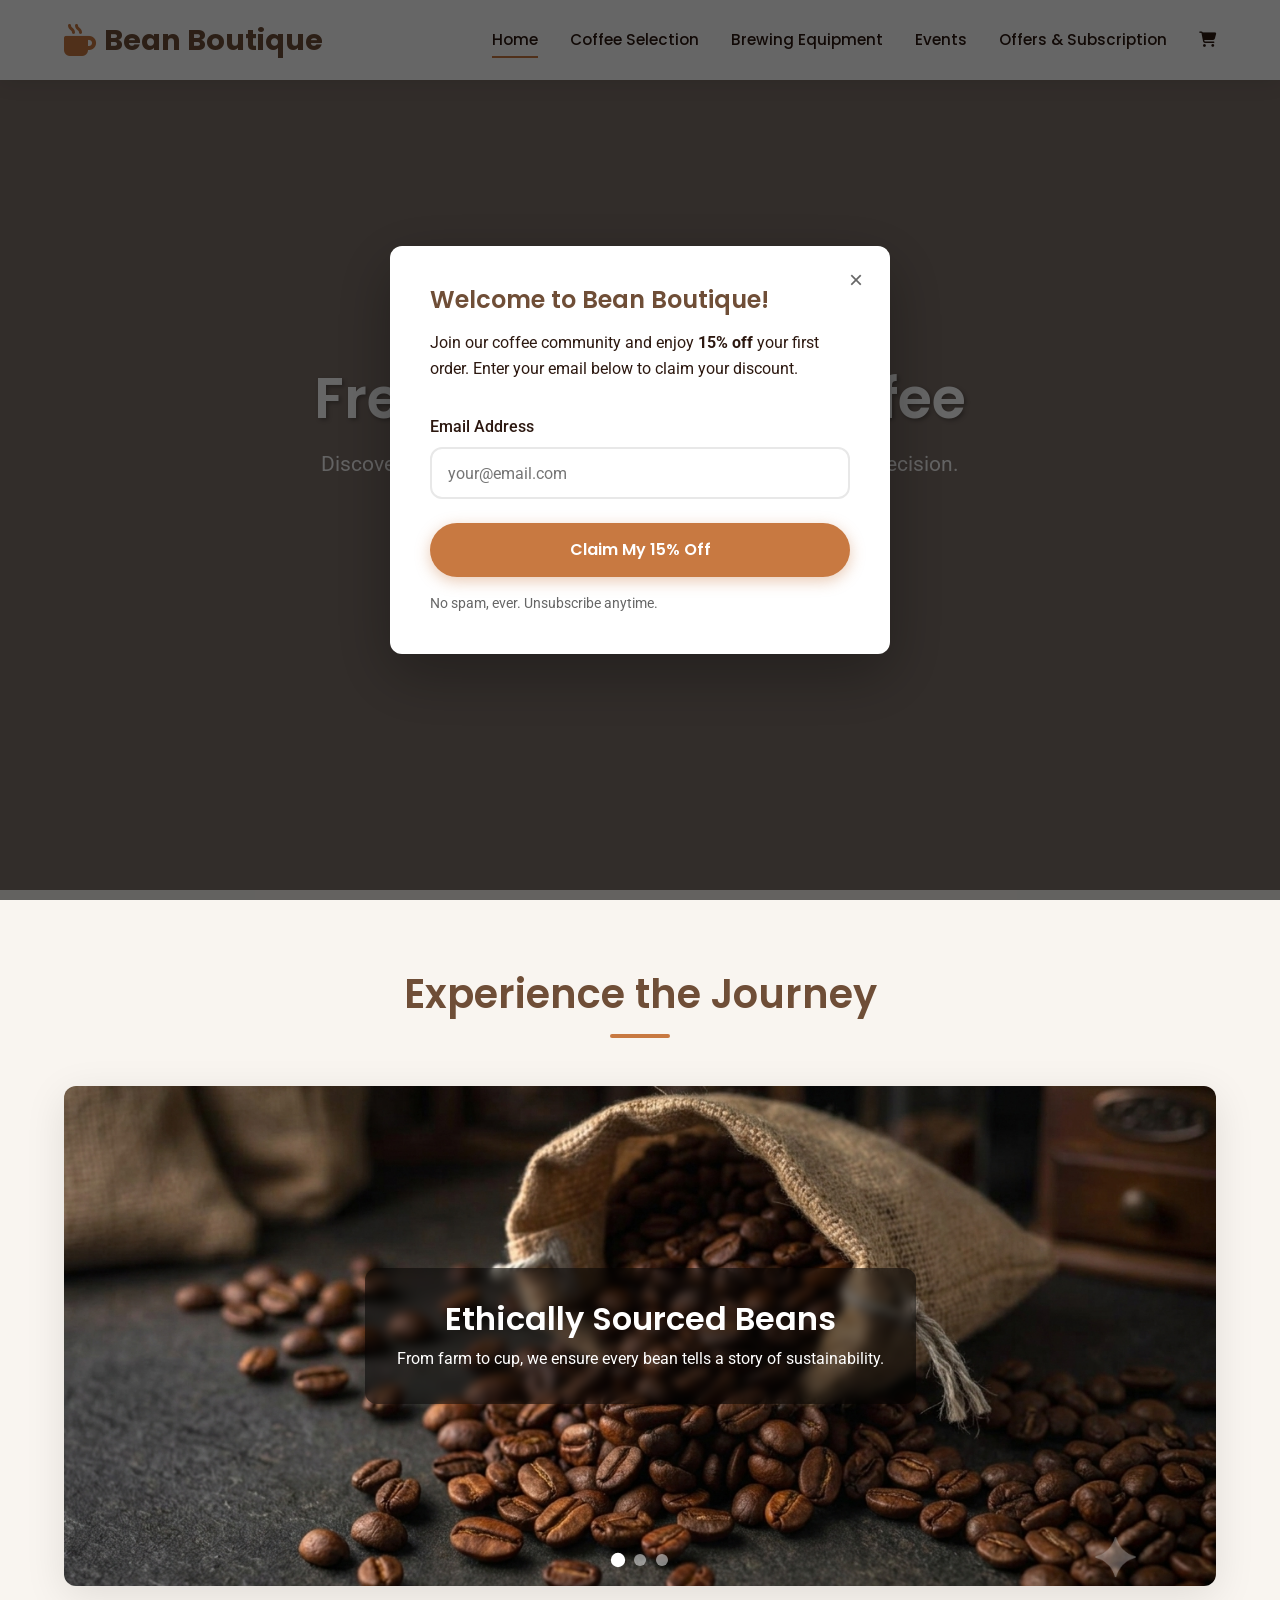
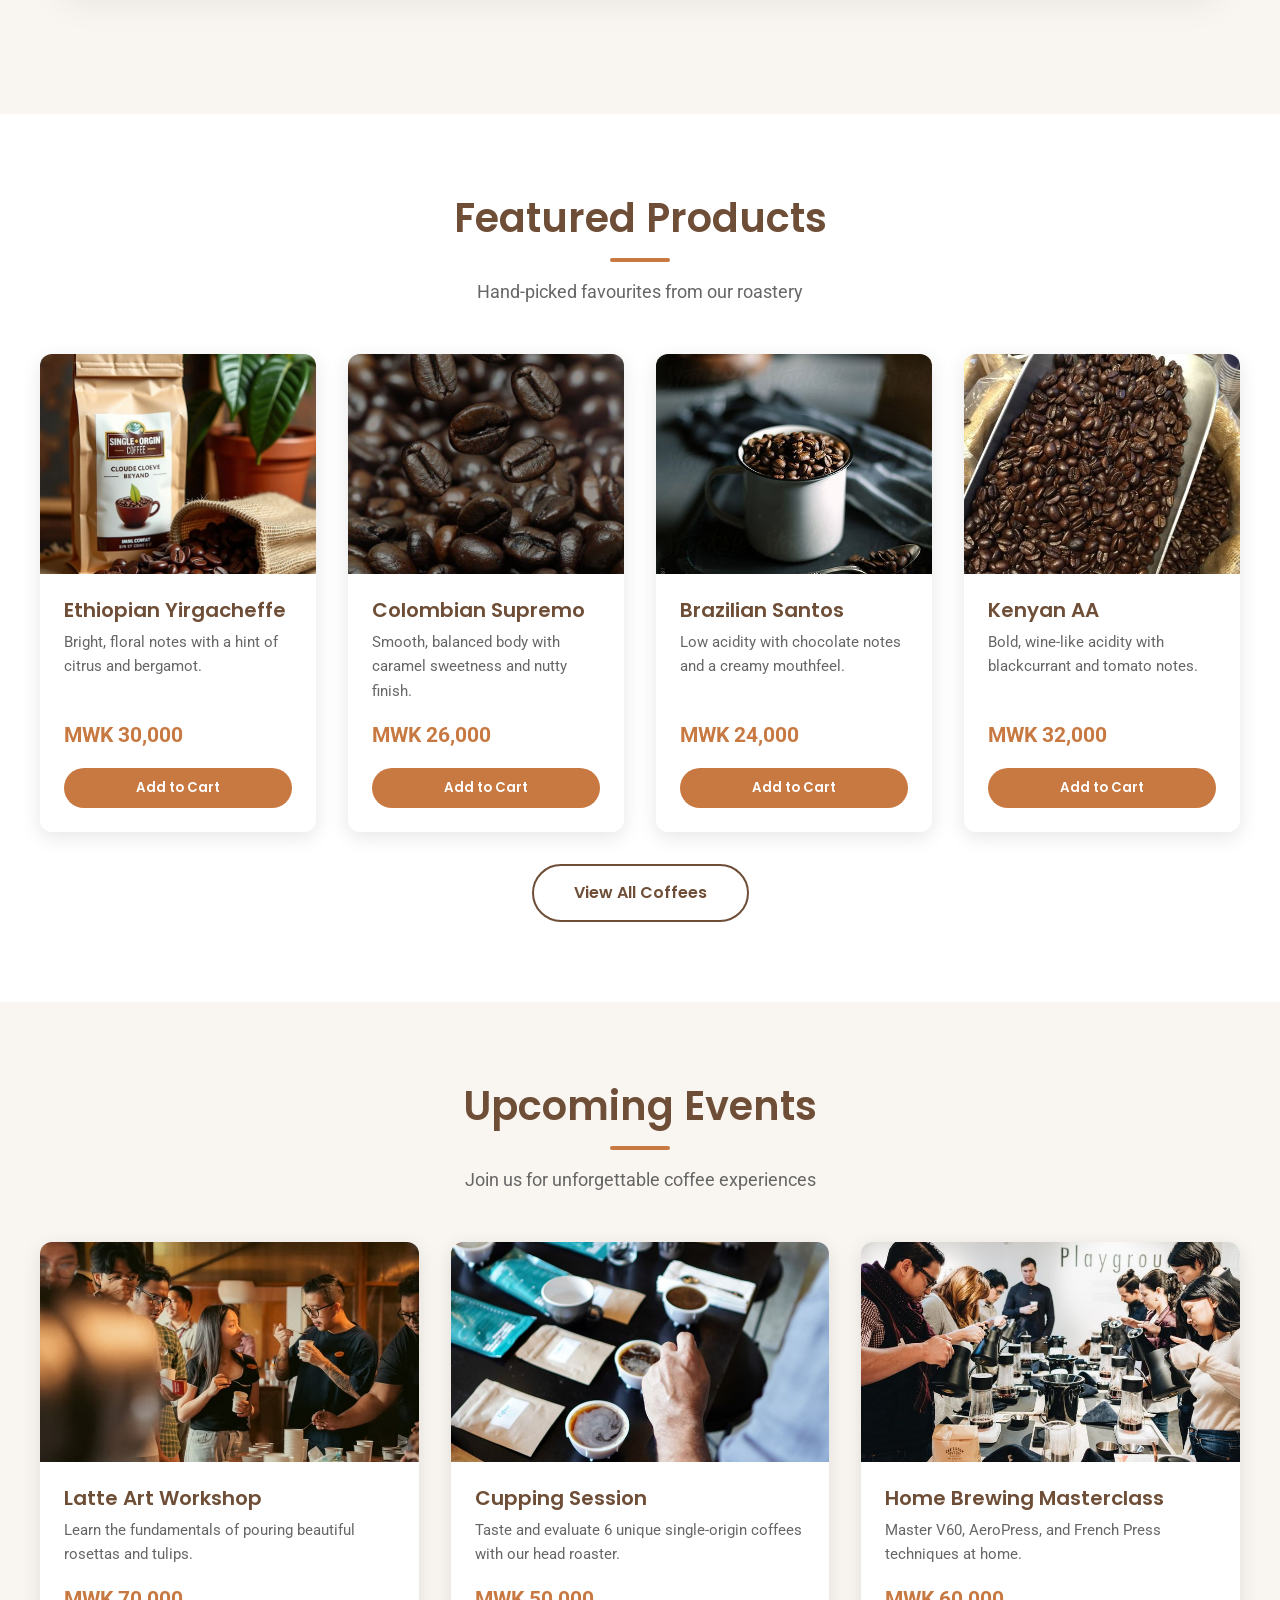
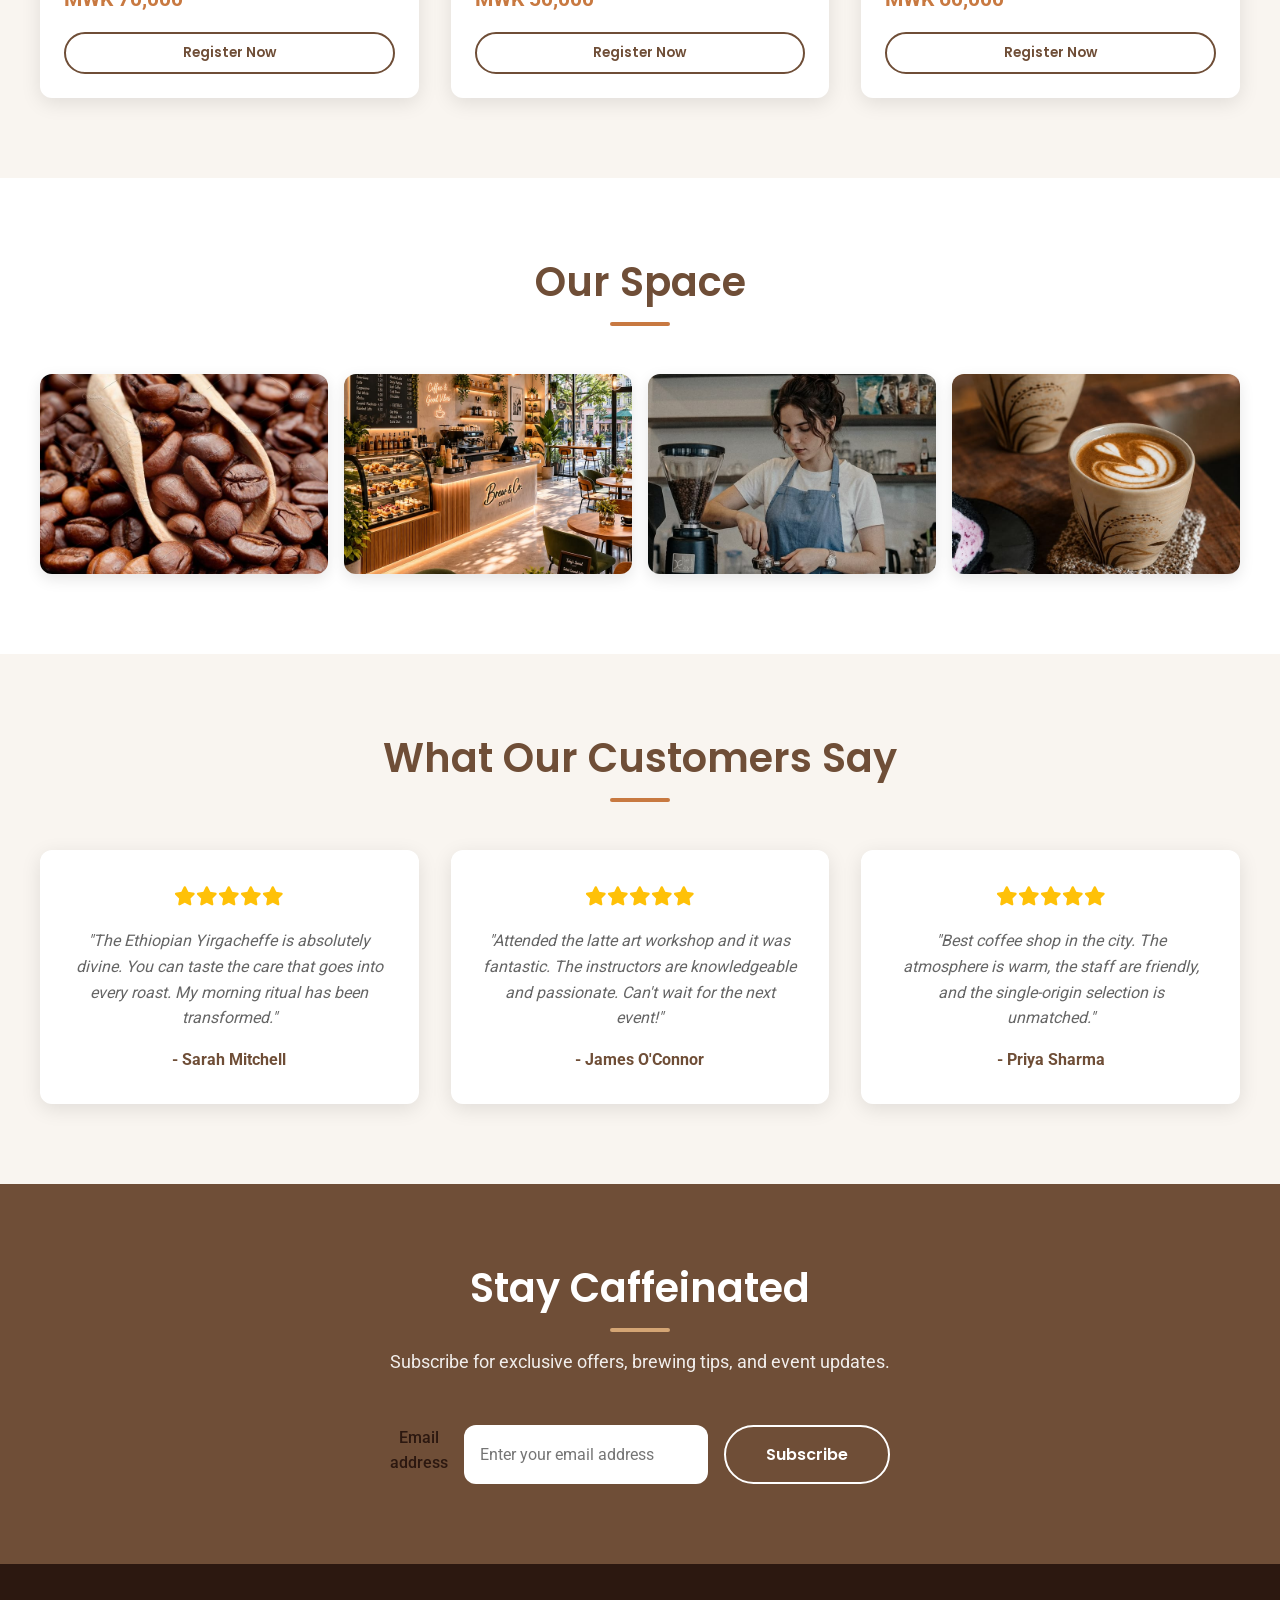
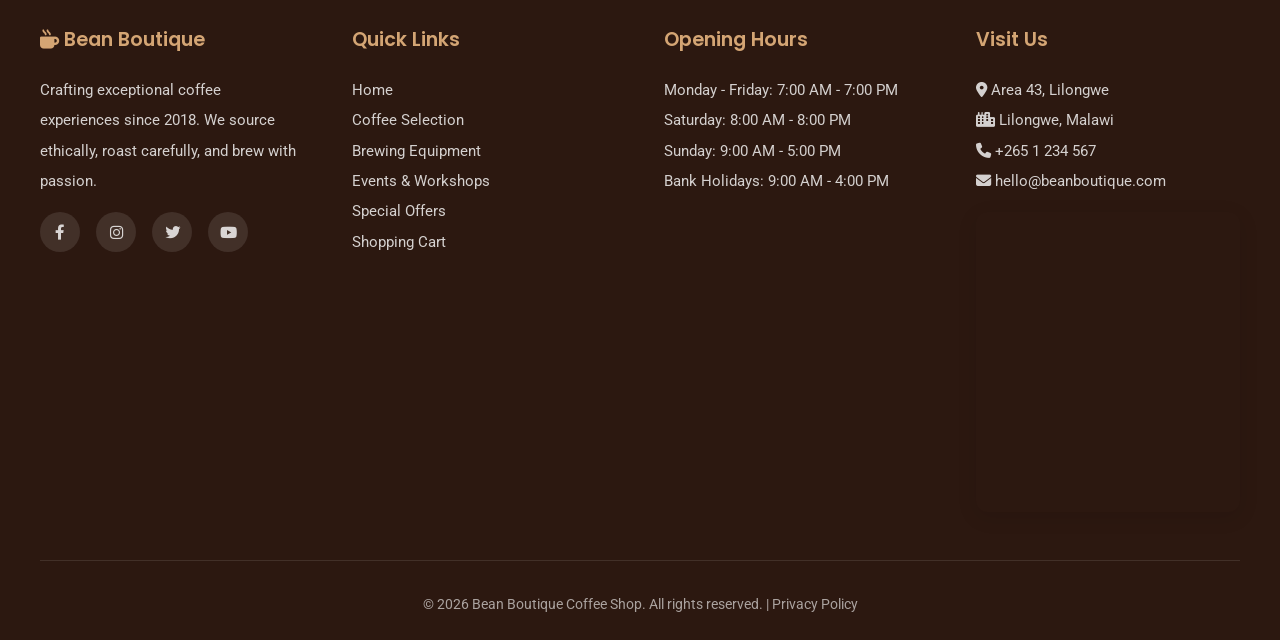
==== commit f875941f: "Refactor code structure for improved readability and maintainability" ====
--- a/index.html
+++ b/index.html
@@ -6,13 +6,11 @@
     <meta name="description" content="Bean Boutique - Premium artisan coffee shop offering unique blends, brewing equipment, and coffee events.">
     <title>Bean Boutique | Artisan Coffee Shop</title>
     
-    <!-- Google Fonts -->
-    <link rel="preconnect" href="https://fonts.googleapis.com">
-    <link rel="preconnect" href="https://fonts.gstatic.com" crossorigin>
-    <link href="https://fonts.googleapis.com/css2?family=Poppins:wght@300;400;500;600;700&family=Roboto:wght@300;400;500;700&display=swap" rel="stylesheet">
-    
-    <!-- Font Awesome Plugin -->
-    <link rel="stylesheet" href="https://cdnjs.cloudflare.com/ajax/libs/font-awesome/6.4.2/css/all.min.css">
+    <!-- Local Fonts -->
+    <link rel="stylesheet" href="asserts/css/fonts.css">
+    
+    <!-- Local Font Awesome -->
+    <link rel="stylesheet" href="asserts/css/fontawesome.min.css">
     
     <!-- AOS Animation Plugin -->
     <link href="https://unpkg.com/aos@2.3.1/dist/aos.css" rel="stylesheet">
@@ -69,19 +67,19 @@
         <section class="container" data-aos="fade-up">
             <h2 class="section-title">Experience the Journey</h2>
             <div class="slideshow" role="region" aria-label="Featured images slideshow">
-                <div class="slide active" style="background-image: url('https://images.unsplash.com/photo-1447933601403-0c6688de566e?w=1200&q=80');" aria-hidden="false">
+                <div class="slide active" style="background-image: url('images/Ethically Sourced Beans.png');" aria-hidden="false">
                     <div class="slide-content">
                         <h3>Ethically Sourced Beans</h3>
                         <p>From farm to cup, we ensure every bean tells a story of sustainability.</p>
                     </div>
                 </div>
-                <div class="slide" style="background-image: url('https://images.unsplash.com/photo-1517080319669-955c2a4e43b7?w=1200&q=80');" aria-hidden="true">
+                <div class="slide" style="background-image: url('images/Masterful Brewing.png');" aria-hidden="true">
                     <div class="slide-content">
                         <h3>Masterful Brewing</h3>
                         <p>Professional equipment for the perfect extraction every time.</p>
                     </div>
                 </div>
-                <div class="slide" style="background-image: url('https://images.unsplash.com/photo-1501339847302-ac426a4a7cbb?w=1200&q=80');" aria-hidden="true">
+                <div class="slide" style="background-image: url('images/Community & Connection.jpg');" aria-hidden="true">
                     <div class="slide-content">
                         <h3>Community & Connection</h3>
                         <p>Join our vibrant community of coffee enthusiasts and experts.</p>
@@ -102,39 +100,39 @@
                 <p class="section-subtitle" data-aos="fade-up">Hand-picked favourites from our roastery</p>
                 <div class="products-grid">
                     <article class="card product-card" data-aos="fade-up" data-aos-delay="0">
-                        <img src="https://images.unsplash.com/photo-1514432324607-a09d9b4aefda?w=400&q=80" alt="Ethiopian Yirgacheffe coffee beans" class="card-img">
+                        <img src="images/Ethiopian Yirgacheffe.jpg" alt="Ethiopian Yirgacheffe coffee beans" class="card-img">
                         <div class="card-body">
                             <h3 class="card-title">Ethiopian Yirgacheffe</h3>
                             <p class="card-text">Bright, floral notes with a hint of citrus and bergamot.</p>
                             <p class="card-price">MWK 30,000</p>
-                            <button class="btn-add" data-id="eth-yirg" onclick="addToCart('eth-yirg', 'Ethiopian Yirgacheffe', 30000, 'https://images.unsplash.com/photo-1514432324607-a09d9b4aefda?w=400&q=80')">Add to Cart</button>
+                            <button class="btn-add" data-id="eth-yirg" onclick="addToCart('eth-yirg', 'Ethiopian Yirgacheffe', 30000, 'images/Ethiopian Yirgacheffe.jpg')">Add to Cart</button>
                         </div>
                     </article>
                     <article class="card product-card" data-aos="fade-up" data-aos-delay="100">
-                        <img src="https://images.unsplash.com/photo-1559056199-641a0ac8b55e?w=400&q=80" alt="Colombian Supremo coffee beans" class="card-img">
+                        <img src="images/Colombian Supremo.jpg" alt="Colombian Supremo coffee beans" class="card-img">
                         <div class="card-body">
                             <h3 class="card-title">Colombian Supremo</h3>
                             <p class="card-text">Smooth, balanced body with caramel sweetness and nutty finish.</p>
                             <p class="card-price">MWK 26,000</p>
-                            <button class="btn-add" data-id="col-sup" onclick="addToCart('col-sup', 'Colombian Supremo', 26000, 'https://images.unsplash.com/photo-1559056199-641a0ac8b55e?w=400&q=80')">Add to Cart</button>
+                            <button class="btn-add" data-id="col-sup" onclick="addToCart('col-sup', 'Colombian Supremo', 26000, 'images/Colombian Supremo.jpg')">Add to Cart</button>
                         </div>
                     </article>
                     <article class="card product-card" data-aos="fade-up" data-aos-delay="200">
-                        <img src="https://images.unsplash.com/photo-1512568400610-62da28bc8a13?w=400&q=80" alt="Brazilian Santos coffee beans" class="card-img">
+                        <img src="images/Brazilian Santos.jpg" alt="Brazilian Santos coffee beans" class="card-img">
                         <div class="card-body">
                             <h3 class="card-title">Brazilian Santos</h3>
                             <p class="card-text">Low acidity with chocolate notes and a creamy mouthfeel.</p>
                             <p class="card-price">MWK 24,000</p>
-                            <button class="btn-add" data-id="bra-san" onclick="addToCart('bra-san', 'Brazilian Santos', 24000, 'https://images.unsplash.com/photo-1512568400610-62da28bc8a13?w=400&q=80')">Add to Cart</button>
+                            <button class="btn-add" data-id="bra-san" onclick="addToCart('bra-san', 'Brazilian Santos', 24000, 'images/Brazilian Santos.jpg')">Add to Cart</button>
                         </div>
                     </article>
                     <article class="card product-card" data-aos="fade-up" data-aos-delay="300">
-                        <img src="https://images.unsplash.com/photo-1461023058943-07fcbe16d735?w=400&q=80" alt="Kenyan AA coffee beans" class="card-img">
+                        <img src="images/Kenyan AA.jpg" alt="Kenyan AA coffee beans" class="card-img">
                         <div class="card-body">
                             <h3 class="card-title">Kenyan AA</h3>
                             <p class="card-text">Bold, wine-like acidity with blackcurrant and tomato notes.</p>
                             <p class="card-price">MWK 32,000</p>
-                            <button class="btn-add" data-id="ken-aa" onclick="addToCart('ken-aa', 'Kenyan AA', 32000, 'https://images.unsplash.com/photo-1461023058943-07fcbe16d735?w=400&q=80')">Add to Cart</button>
+                            <button class="btn-add" data-id="ken-aa" onclick="addToCart('ken-aa', 'Kenyan AA', 32000, 'images/Kenyan AA.jpg')">Add to Cart</button>
                         </div>
                     </article>
                 </div>
@@ -151,7 +149,7 @@
                 <p class="section-subtitle" data-aos="fade-up">Join us for unforgettable coffee experiences</p>
                 <div class="card-grid">
                     <article class="card" data-aos="fade-up" data-aos-delay="0">
-                        <img src="https://images.unsplash.com/photo-1511920170033-f8396924c348?w=400&q=80" alt="Latte Art Workshop" class="card-img">
+                        <img src="images/Latte Art Workshop event.jpg" alt="Latte Art Workshop" class="card-img">
                         <div class="card-body">
                             <h3 class="card-title">Latte Art Workshop</h3>
                             <p class="card-text">Learn the fundamentals of pouring beautiful rosettas and tulips.</p>
@@ -160,7 +158,7 @@
                         </div>
                     </article>
                     <article class="card" data-aos="fade-up" data-aos-delay="100">
-                        <img src="https://images.unsplash.com/photo-1504630083234-14187a9df0f5?w=400&q=80" alt="Coffee Cupping Session" class="card-img">
+                        <img src="images/Cupping Session event.jpg" alt="Coffee Cupping Session" class="card-img">
                         <div class="card-body">
                             <h3 class="card-title">Cupping Session</h3>
                             <p class="card-text">Taste and evaluate 6 unique single-origin coffees with our head roaster.</p>
@@ -169,7 +167,7 @@
                         </div>
                     </article>
                     <article class="card" data-aos="fade-up" data-aos-delay="200">
-                        <img src="https://images.unsplash.com/photo-1442512595367-42736f9e51f9?w=400&q=80" alt="Home Brewing Masterclass" class="card-img">
+                        <img src="images/Home Brewing Masterclass event.jpg" alt="Home Brewing Masterclass" class="card-img">
                         <div class="card-body">
                             <h3 class="card-title">Home Brewing Masterclass</h3>
                             <p class="card-text">Master V60, AeroPress, and French Press techniques at home.</p>
@@ -187,16 +185,16 @@
                 <h2 class="section-title" data-aos="fade-up">Our Space</h2>
                 <div class="gallery-grid" data-aos="fade-up">
                     <figure class="gallery-item">
-                        <img src="https://images.unsplash.com/photo-1497935586351-b67a49e012bf?w=400&q=80" alt="Freshly roasted coffee beans in a wooden scoop">
+                        <img src="images/Coffee beans in wooden scoop.jpg" alt="Freshly roasted coffee beans in a wooden scoop">
                     </figure>
                     <figure class="gallery-item">
-                        <img src="https://images.unsplash.com/photo-1501339847302-ac426a4a7cbb?w=400&q=80" alt="Interior of Bean Boutique coffee shop">
+                        <img src="images/Coffee shop interior.jpg" alt="Interior of Bean Boutique coffee shop">
                     </figure>
                     <figure class="gallery-item">
-                        <img src="https://images.unsplash.com/photo-1495474472287-4d71bcdd2085?w=400&q=80" alt="Barista preparing pour over coffee">
+                        <img src="images/Barista preparing pour over.jpg" alt="Barista preparing pour over coffee">
                     </figure>
                     <figure class="gallery-item">
-                        <img src="https://images.unsplash.com/photo-1511537632536-b74c2769373f?w=400&q=80" alt="Latte art on a ceramic cup">
+                        <img src="images/Latte art on ceramic cup.jpg" alt="Latte art on a ceramic cup">
                     </figure>
                 </div>
             </div>
--- a/asserts/css/fonts.css
+++ b/asserts/css/fonts.css
@@ -0,0 +1,67 @@
+@font-face {
+  font-family: 'Poppins';
+  font-style: normal;
+  font-weight: 300;
+  font-display: swap;
+  src: url('../fonts/pxiByp8kv8JHgFVrLDz8V1s.ttf') format('truetype');
+}
+@font-face {
+  font-family: 'Poppins';
+  font-style: normal;
+  font-weight: 400;
+  font-display: swap;
+  src: url('../fonts/pxiEyp8kv8JHgFVrFJA.ttf') format('truetype');
+}
+@font-face {
+  font-family: 'Poppins';
+  font-style: normal;
+  font-weight: 500;
+  font-display: swap;
+  src: url('../fonts/pxiByp8kv8JHgFVrLGT9V1s.ttf') format('truetype');
+}
+@font-face {
+  font-family: 'Poppins';
+  font-style: normal;
+  font-weight: 600;
+  font-display: swap;
+  src: url('../fonts/pxiByp8kv8JHgFVrLEj6V1s.ttf') format('truetype');
+}
+@font-face {
+  font-family: 'Poppins';
+  font-style: normal;
+  font-weight: 700;
+  font-display: swap;
+  src: url('../fonts/pxiByp8kv8JHgFVrLCz7V1s.ttf') format('truetype');
+}
+@font-face {
+  font-family: 'Roboto';
+  font-style: normal;
+  font-weight: 300;
+  font-stretch: normal;
+  font-display: swap;
+  src: url('../fonts/KFOMCnqEu92Fr1ME7kSn66aGLdTylUAMQXC89YmC2DPNWuaabWmT.ttf') format('truetype');
+}
+@font-face {
+  font-family: 'Roboto';
+  font-style: normal;
+  font-weight: 400;
+  font-stretch: normal;
+  font-display: swap;
+  src: url('../fonts/KFOMCnqEu92Fr1ME7kSn66aGLdTylUAMQXC89YmC2DPNWubEbWmT.ttf') format('truetype');
+}
+@font-face {
+  font-family: 'Roboto';
+  font-style: normal;
+  font-weight: 500;
+  font-stretch: normal;
+  font-display: swap;
+  src: url('../fonts/KFOMCnqEu92Fr1ME7kSn66aGLdTylUAMQXC89YmC2DPNWub2bWmT.ttf') format('truetype');
+}
+@font-face {
+  font-family: 'Roboto';
+  font-style: normal;
+  font-weight: 700;
+  font-stretch: normal;
+  font-display: swap;
+  src: url('../fonts/KFOMCnqEu92Fr1ME7kSn66aGLdTylUAMQXC89YmC2DPNWuYjammT.ttf') format('truetype');
+}
--- a/css/style.css
+++ b/css/style.css
@@ -189,7 +189,7 @@
     left: 0;
     width: 100%;
     height: 100%;
-    background-image: url('https://images.unsplash.com/photo-1497935586351-b67a49e012bf?w=1920&q=80');
+    background-image: url('images/Coffee beans in wooden scoop.jpg');
     background-size: cover;
     background-position: center;
     z-index: -2;
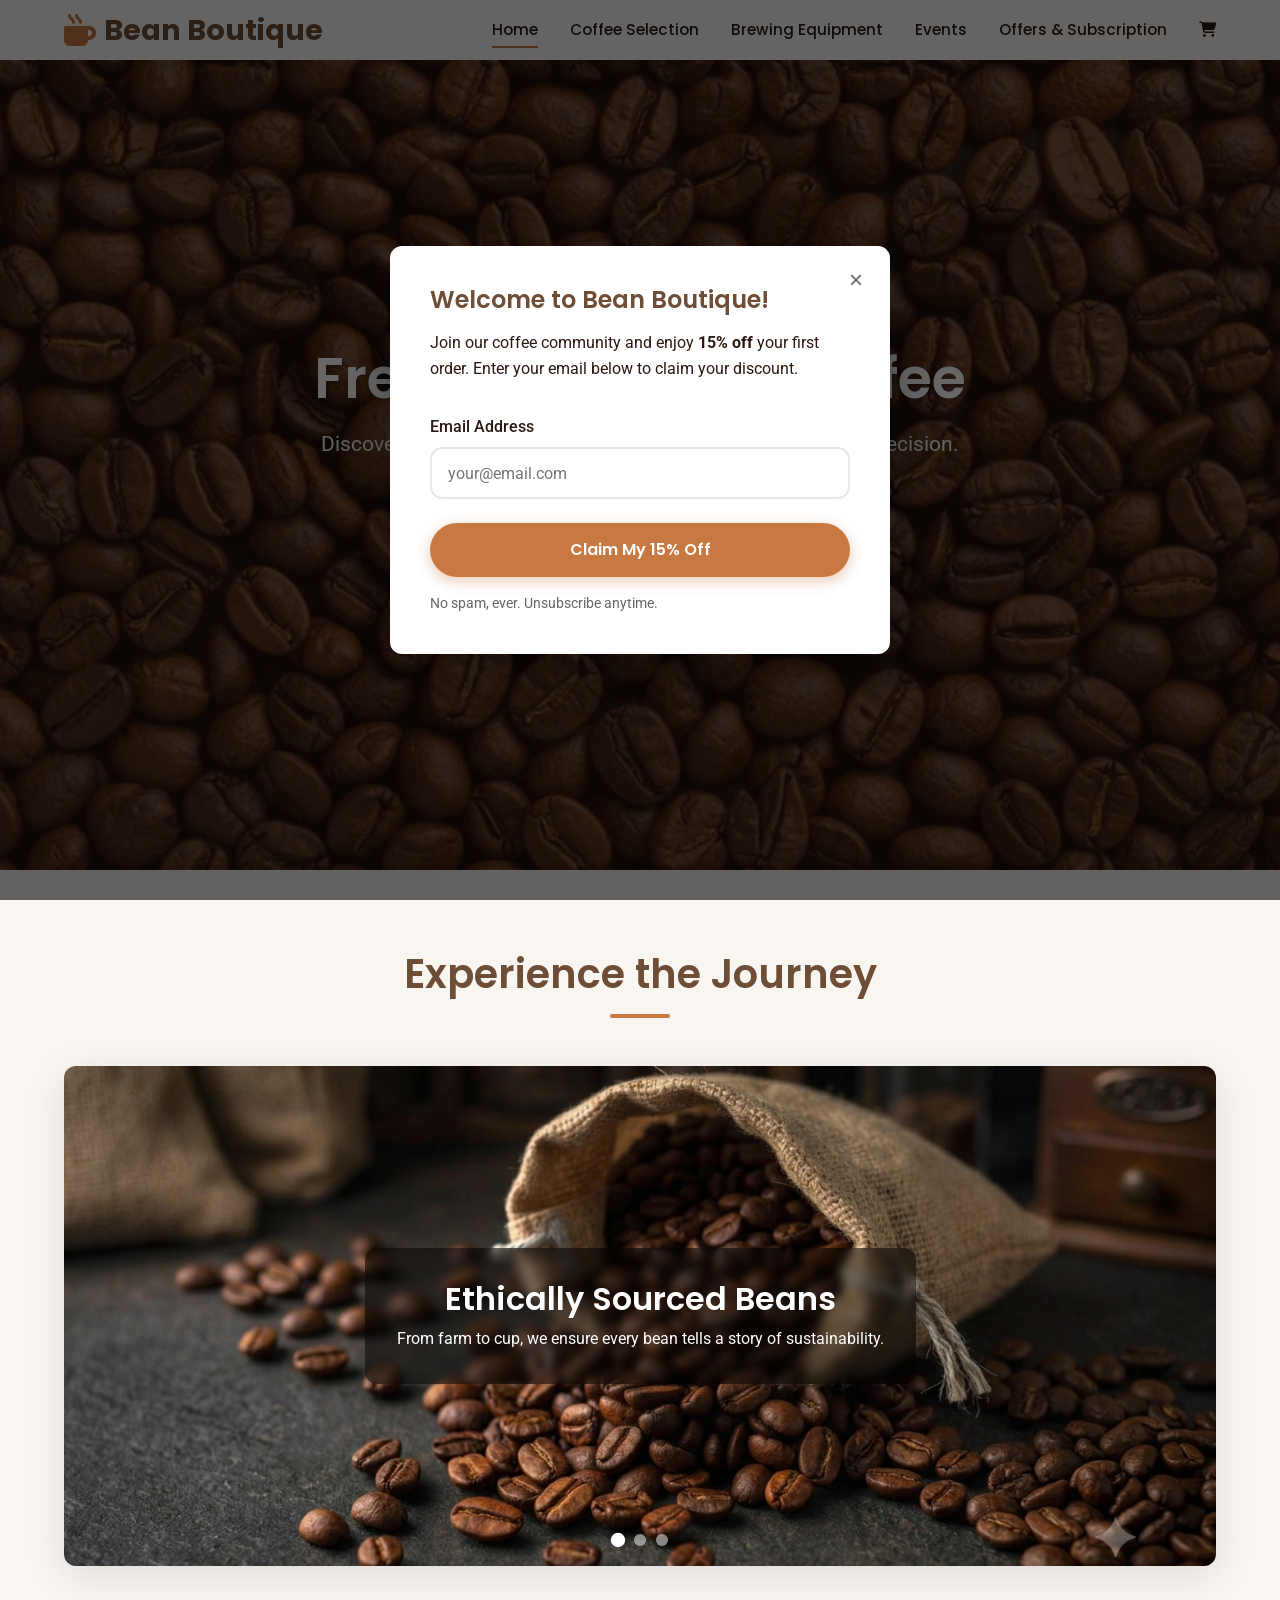
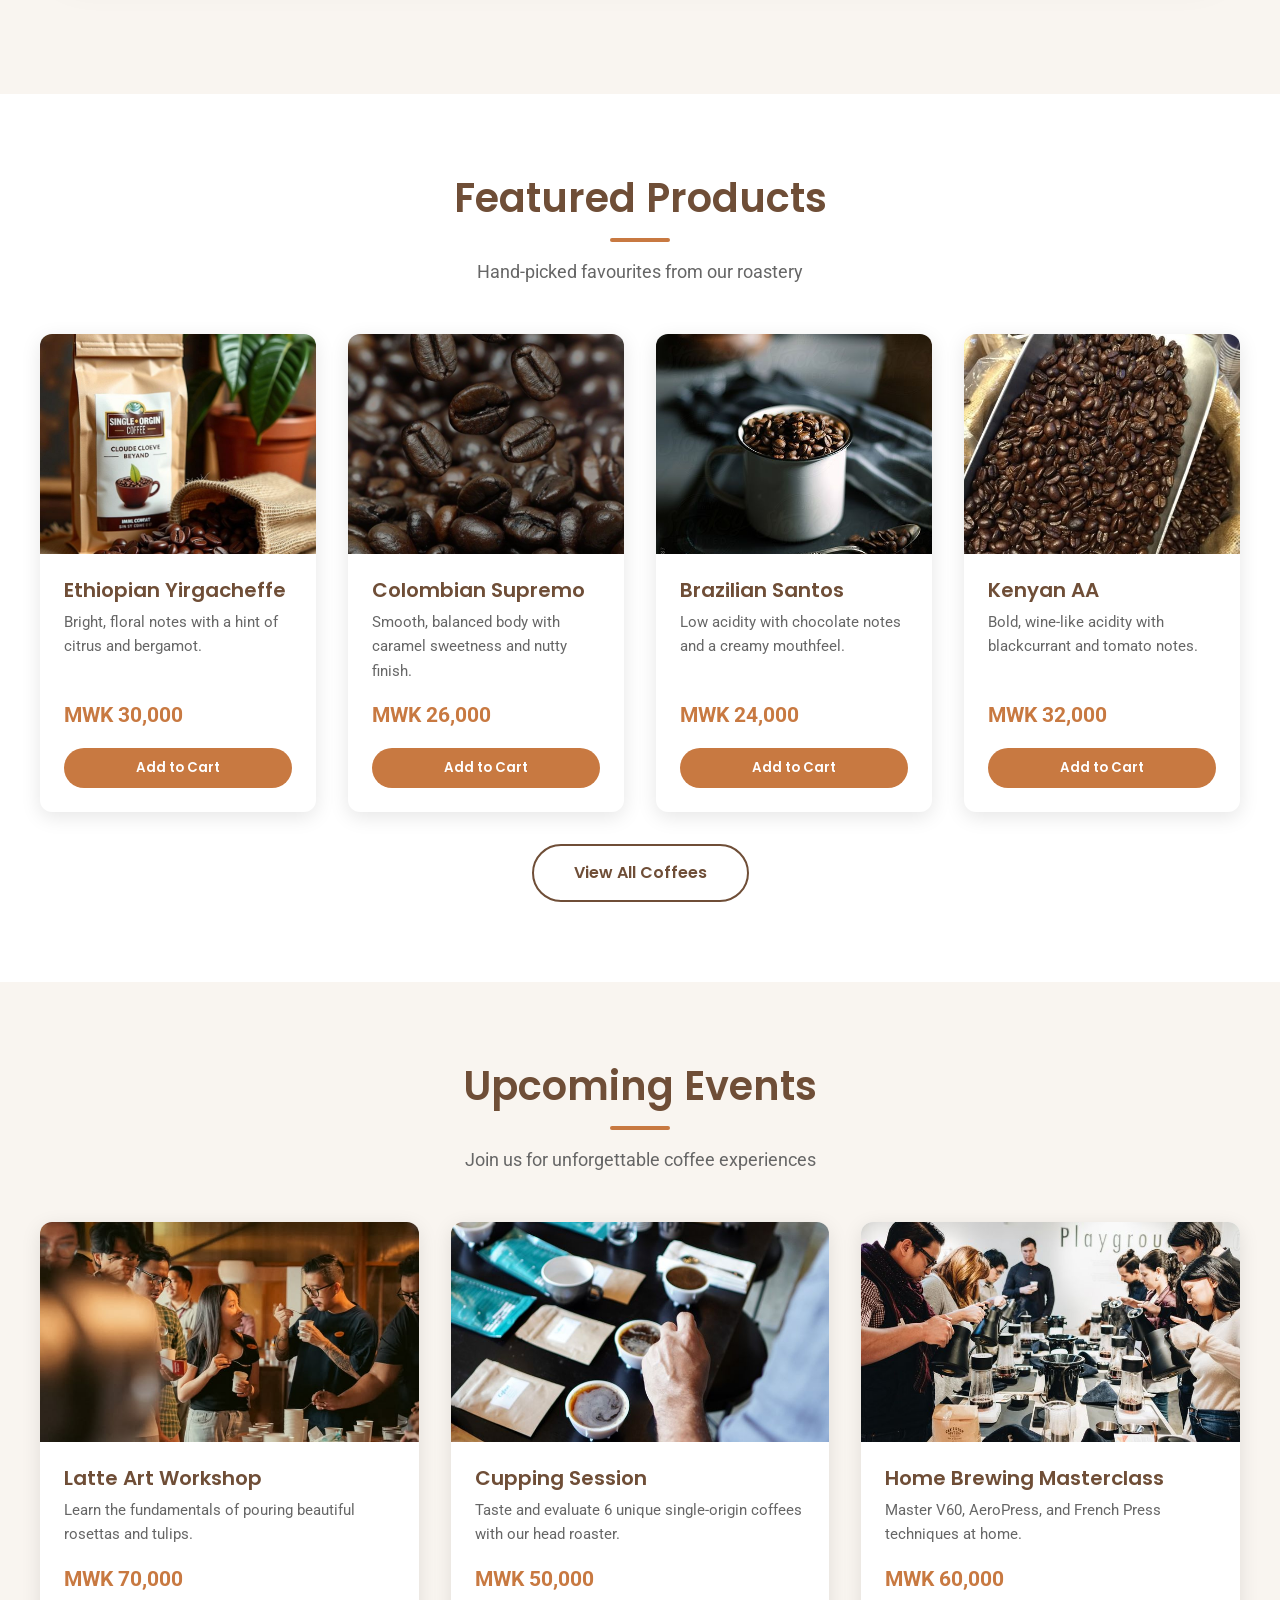
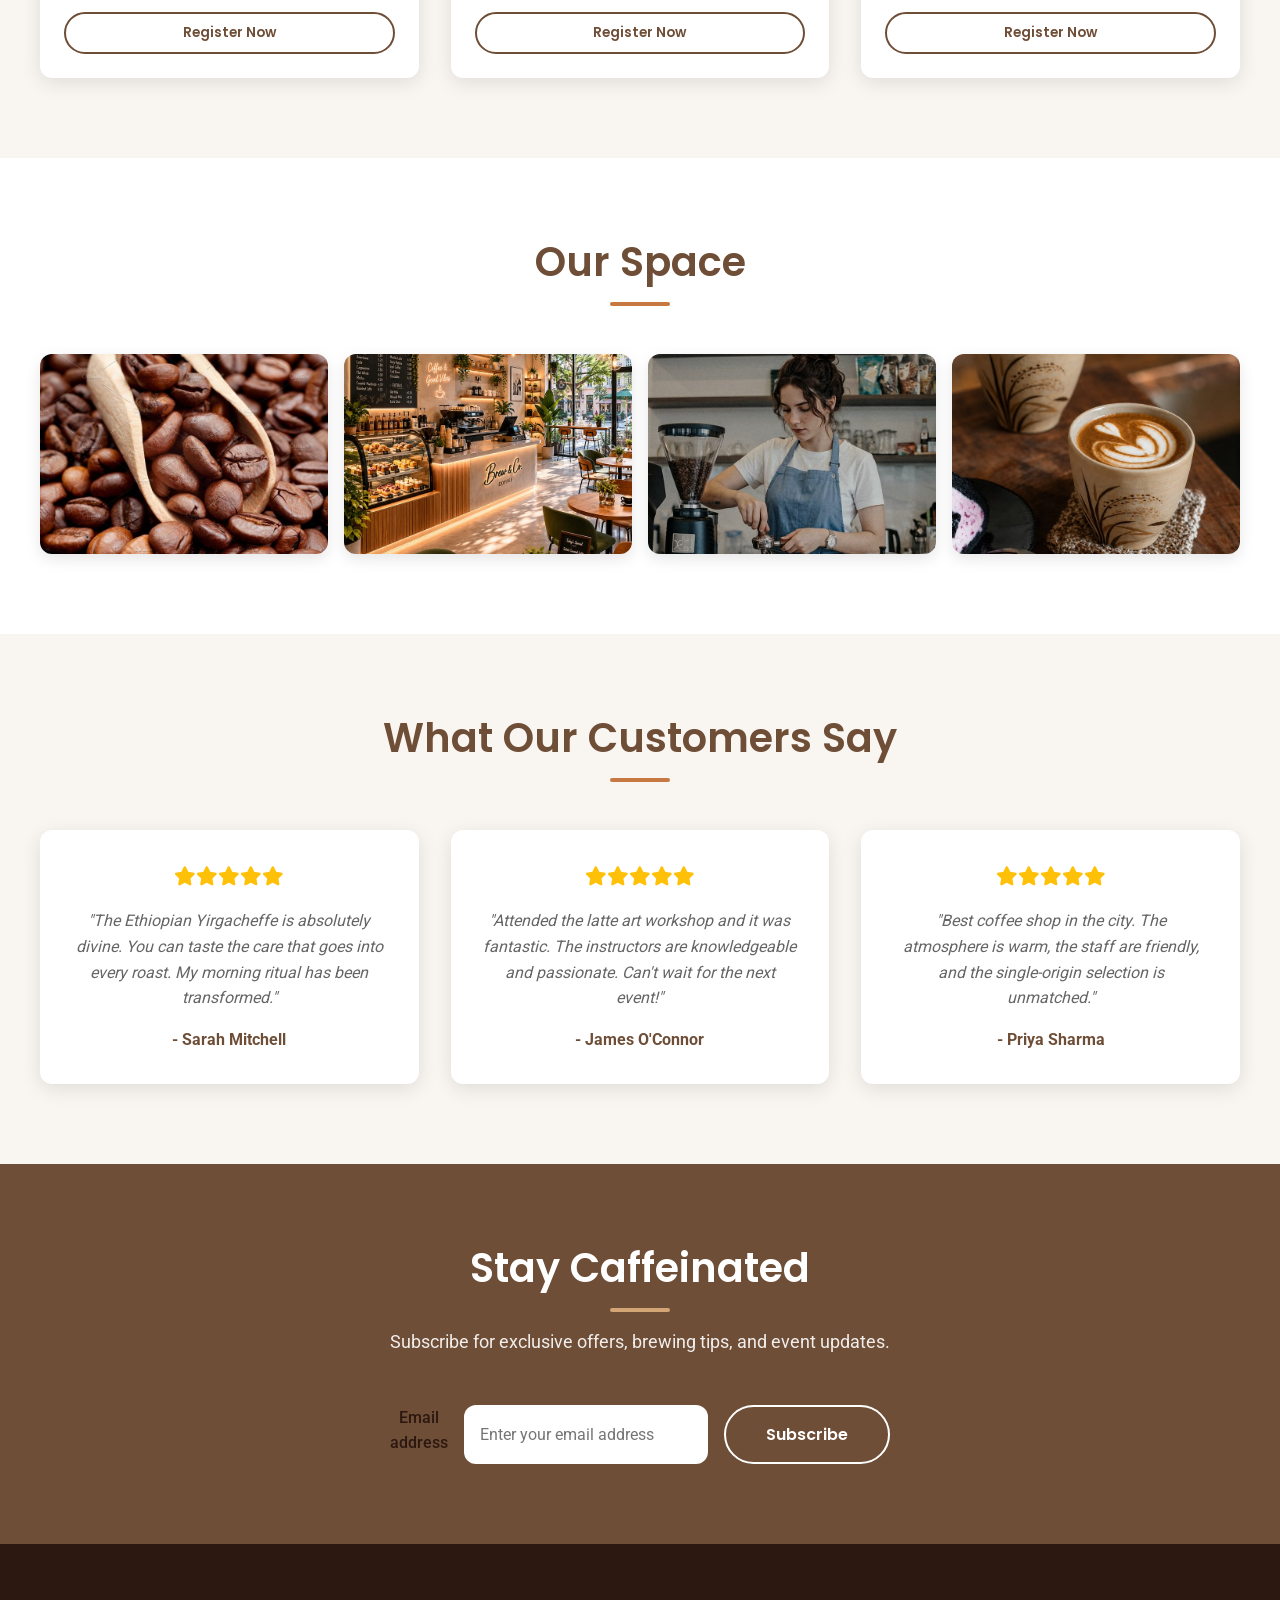
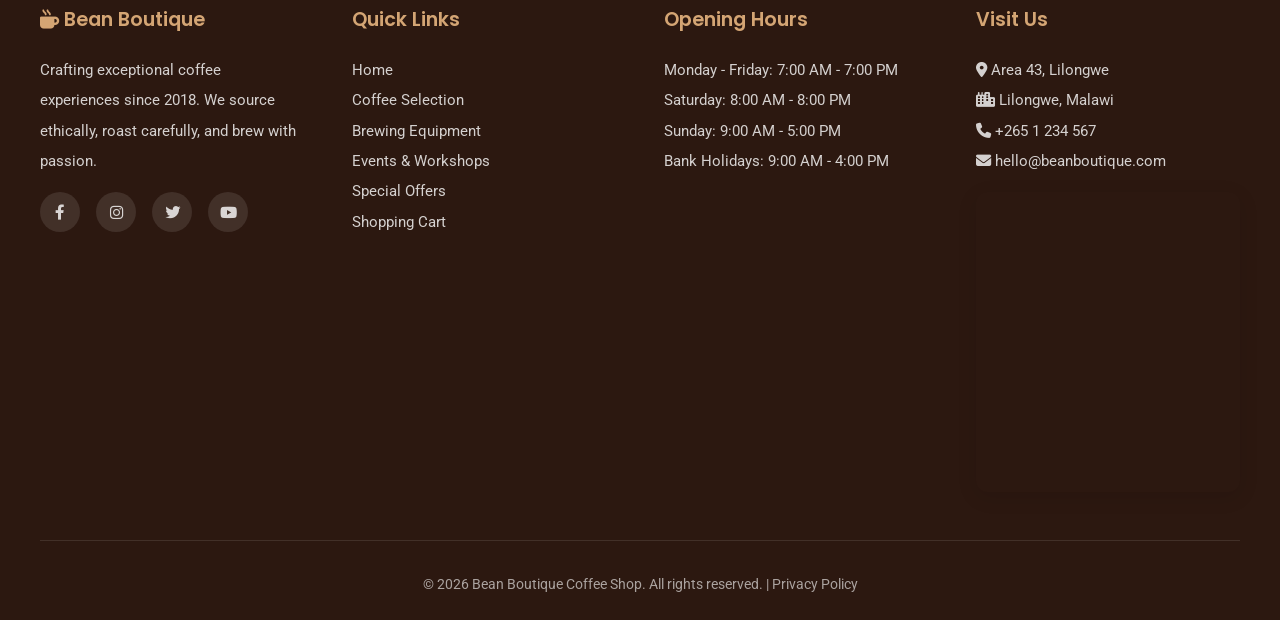
==== commit 92ef9cae: "Implement code changes to enhance functionality and improve performance across various modules." ====
--- a/index.html
+++ b/index.html
@@ -6,21 +6,14 @@
     <meta name="description" content="Bean Boutique - Premium artisan coffee shop offering unique blends, brewing equipment, and coffee events.">
     <title>Bean Boutique | Artisan Coffee Shop</title>
     
-    <!-- Local Fonts -->
     <link rel="stylesheet" href="asserts/css/fonts.css">
-    
-    <!-- Local Font Awesome -->
     <link rel="stylesheet" href="asserts/css/fontawesome.min.css">
-    
-    <!-- AOS Animation Plugin -->
     <link href="https://unpkg.com/aos@2.3.1/dist/aos.css" rel="stylesheet">
-    
-    <!-- External CSS -->
     <link rel="stylesheet" href="css/style.css">
 </head>
 <body>
 
-    <!-- Header & Navigation -->
+    
     <header>
         <div class="nav-container">
             <a href="index.html" class="logo" aria-label="Bean Boutique Home">
@@ -42,7 +35,7 @@
                     <li>
                         <a href="cart.html" class="cart-icon" aria-label="Shopping Cart">
                             <i class="fas fa-shopping-cart"></i>
-                            <span class="cart-count" style="display: none;">0</span>
+                            <span class="cart-count">0</span>
                         </a>
                     </li>
                 </ul>
@@ -67,19 +60,19 @@
         <section class="container" data-aos="fade-up">
             <h2 class="section-title">Experience the Journey</h2>
             <div class="slideshow" role="region" aria-label="Featured images slideshow">
-                <div class="slide active" style="background-image: url('images/Ethically Sourced Beans.png');" aria-hidden="false">
+                <div class="slide active slide-bg-1" aria-hidden="false">
                     <div class="slide-content">
                         <h3>Ethically Sourced Beans</h3>
                         <p>From farm to cup, we ensure every bean tells a story of sustainability.</p>
                     </div>
                 </div>
-                <div class="slide" style="background-image: url('images/Masterful Brewing.png');" aria-hidden="true">
+                <div class="slide slide-bg-2" aria-hidden="true">
                     <div class="slide-content">
                         <h3>Masterful Brewing</h3>
                         <p>Professional equipment for the perfect extraction every time.</p>
                     </div>
                 </div>
-                <div class="slide" style="background-image: url('images/Community & Connection.jpg');" aria-hidden="true">
+                <div class="slide slide-bg-3" aria-hidden="true">
                     <div class="slide-content">
                         <h3>Community & Connection</h3>
                         <p>Join our vibrant community of coffee enthusiasts and experts.</p>
@@ -105,7 +98,7 @@
                             <h3 class="card-title">Ethiopian Yirgacheffe</h3>
                             <p class="card-text">Bright, floral notes with a hint of citrus and bergamot.</p>
                             <p class="card-price">MWK 30,000</p>
-                            <button class="btn-add" data-id="eth-yirg" onclick="addToCart('eth-yirg', 'Ethiopian Yirgacheffe', 30000, 'images/Ethiopian Yirgacheffe.jpg')">Add to Cart</button>
+                            <button class="btn-add" data-id="eth-yirg">Add to Cart</button>
                         </div>
                     </article>
                     <article class="card product-card" data-aos="fade-up" data-aos-delay="100">
@@ -114,7 +107,7 @@
                             <h3 class="card-title">Colombian Supremo</h3>
                             <p class="card-text">Smooth, balanced body with caramel sweetness and nutty finish.</p>
                             <p class="card-price">MWK 26,000</p>
-                            <button class="btn-add" data-id="col-sup" onclick="addToCart('col-sup', 'Colombian Supremo', 26000, 'images/Colombian Supremo.jpg')">Add to Cart</button>
+                            <button class="btn-add" data-id="col-sup">Add to Cart</button>
                         </div>
                     </article>
                     <article class="card product-card" data-aos="fade-up" data-aos-delay="200">
@@ -123,7 +116,7 @@
                             <h3 class="card-title">Brazilian Santos</h3>
                             <p class="card-text">Low acidity with chocolate notes and a creamy mouthfeel.</p>
                             <p class="card-price">MWK 24,000</p>
-                            <button class="btn-add" data-id="bra-san" onclick="addToCart('bra-san', 'Brazilian Santos', 24000, 'images/Brazilian Santos.jpg')">Add to Cart</button>
+                            <button class="btn-add" data-id="bra-san">Add to Cart</button>
                         </div>
                     </article>
                     <article class="card product-card" data-aos="fade-up" data-aos-delay="300">
@@ -132,7 +125,7 @@
                             <h3 class="card-title">Kenyan AA</h3>
                             <p class="card-text">Bold, wine-like acidity with blackcurrant and tomato notes.</p>
                             <p class="card-price">MWK 32,000</p>
-                            <button class="btn-add" data-id="ken-aa" onclick="addToCart('ken-aa', 'Kenyan AA', 32000, 'images/Kenyan AA.jpg')">Add to Cart</button>
+                            <button class="btn-add" data-id="ken-aa">Add to Cart</button>
                         </div>
                     </article>
                 </div>
@@ -234,7 +227,7 @@
         <section class="newsletter">
             <div class="container">
                 <h2 class="section-title" data-aos="fade-up">Stay Caffeinated</h2>
-                <p class="section-subtitle" data-aos="fade-up" style="color: rgba(255,255,255,0.9);">Subscribe for exclusive offers, brewing tips, and event updates.</p>
+                <p class="section-subtitle newsletter-subtitle" data-aos="fade-up">Subscribe for exclusive offers, brewing tips, and event updates.</p>
                 <form class="newsletter-form" id="newsletterForm" data-aos="fade-up">
                     <label for="newsletterEmail" class="visually-hidden">Email address</label>
                     <input type="email" id="newsletterEmail" name="email" placeholder="Enter your email address" required aria-required="true">
@@ -292,7 +285,7 @@
             </div>
         </div>
         <div class="footer-bottom">
-            <p>&copy; 2026 Bean Boutique Coffee Shop. All rights reserved. | <a href="#" style="color: rgba(255,255,255,0.6);">Privacy Policy</a></p>
+            <p>&copy; 2026 Bean Boutique Coffee Shop. All rights reserved. | <a href="#" class="footer-privacy">Privacy Policy</a></p>
         </div>
     </footer>
 
@@ -307,9 +300,9 @@
                     <label for="modalEmail">Email Address</label>
                     <input type="email" id="modalEmail" name="email" placeholder="your@email.com" required aria-required="true">
                 </div>
-                <button type="submit" class="btn btn-primary" style="width: 100%;">Claim My 15% Off</button>
+                <button type="submit" class="btn btn-primary full-width">Claim My 15% Off</button>
             </form>
-            <p class="mt-1" style="font-size: 0.85rem; color: var(--gray);">No spam, ever. Unsubscribe anytime.</p>
+            <p class="mt-1 modal-disclaimer">No spam, ever. Unsubscribe anytime.</p>
         </div>
     </div>
 
--- a/css/style.css
+++ b/css/style.css
@@ -62,7 +62,8 @@
 
 /* ---------- 4. HEADER & NAVIGATION ---------- */
 header {
-    background-color: var(--white);
+    background-color: rgba(255, 255, 255, 0.6);
+    backdrop-filter: blur(10px);
     box-shadow: 0 2px 20px var(--shadow);
     position: sticky;
     top: 0;
@@ -77,7 +78,7 @@
     display: flex;
     justify-content: space-between;
     align-items: center;
-    height: 80px;
+    height: 60px;
 }
 
 .logo {
@@ -189,7 +190,7 @@
     left: 0;
     width: 100%;
     height: 100%;
-    background-image: url('images/Coffee beans in wooden scoop.jpg');
+    background-image: url('../images/home hero.jpg');
     background-size: cover;
     background-position: center;
     z-index: -2;
@@ -991,6 +992,40 @@
     color: var(--accent);
     width: 20px;
 }
+
+/* ---------- 25. CLEANUP & UTILITY CLASSES ---------- */
+.notes-text { color: var(--gray); font-size: 0.9rem; margin-bottom: 0.5rem; }
+.full-width { width: 100%; }
+.form-wrapper { max-width: 600px; margin: 0 auto; background-color: var(--white); padding: 2.5rem; border-radius: var(--radius); box-shadow: 0 5px 20px var(--shadow); }
+.hero-small { height: 40vh; min-height: 250px; }
+.hero-medium { height: 50vh; min-height: 300px; }
+.icon-accent { font-size: 2rem; color: var(--accent); margin-bottom: 1rem; display: block; }
+.cart-empty-icon { font-size: 3rem; margin-bottom: 1rem; display: block; color: var(--accent); }
+.text-right { text-align: right; }
+.ml-1 { margin-left: 1rem; }
+.footer-privacy { color: rgba(255,255,255,0.6); }
+.newsletter-subtitle { color: rgba(255,255,255,0.9); }
+.max-w-800 { max-width: 800px; margin: 0 auto; }
+.max-w-900 { max-width: 900px; margin: 0 auto; }
+.pricing-disabled { color: var(--light-gray); }
+.plan-desc { color: var(--gray); margin-bottom: 1rem; }
+.modal-disclaimer { font-size: 0.85rem; color: var(--gray); }
+.btn-group-right { text-align: right; margin-top: 1.5rem; }
+.checkout-btn-ml { margin-left: 1rem; }
+.btn-remove { margin-left: 1rem; color: #dc3545; background: none; border: none; cursor: pointer; }
+.btn-added { background-color: #28a745; }
+.strikethrough { color: var(--gray); font-size: 1rem; }
+.sr-only { position: absolute; width: 1px; height: 1px; padding: 0; margin: -1px; overflow: hidden; clip: rect(0,0,0,0); white-space: nowrap; border-width: 0; }
+
+.slide-bg-1 { background-image: url('../images/Ethically Sourced Beans.png'); }
+.slide-bg-2 { background-image: url('../images/Masterful Brewing.png'); }
+.slide-bg-3 { background-image: url('../images/Community & Connection.jpg'); }
+
+.hero-bg-cart { background-image: url('../images/Hero banner (coffee beans).jpg'); }
+.hero-bg-coffee { background-image: url('../images/Hero banner (latte art).jpg'); }
+.hero-bg-equipment { background-image: url('../images/Espresso machine.jpg'); }
+.hero-bg-events { background-image: url('../images/Hero banner (latte art).jpg'); }
+.hero-bg-offers { background-image: url('../images/Hero banner (barista pour over).jpg'); }
 
 /* ---------- 23. RESPONSIVE ---------- */
 @media (max-width: 1200px) {
